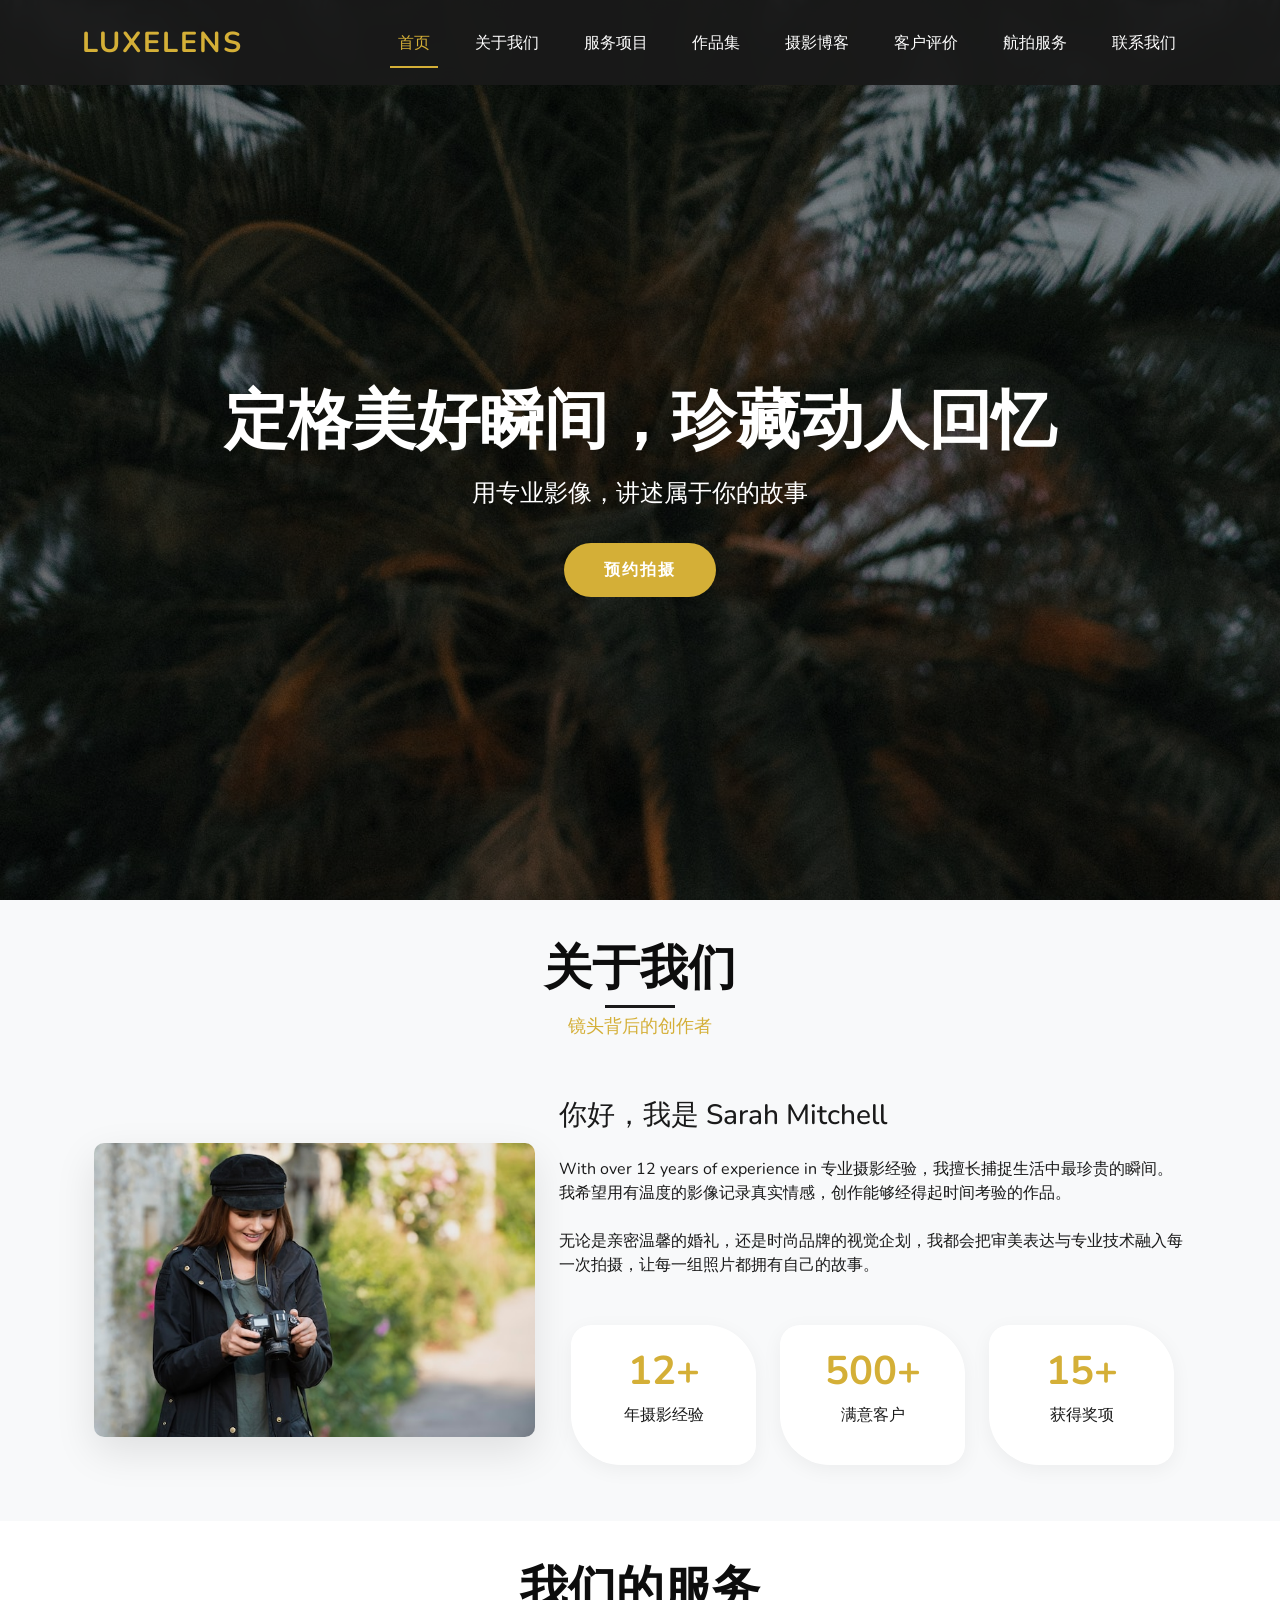
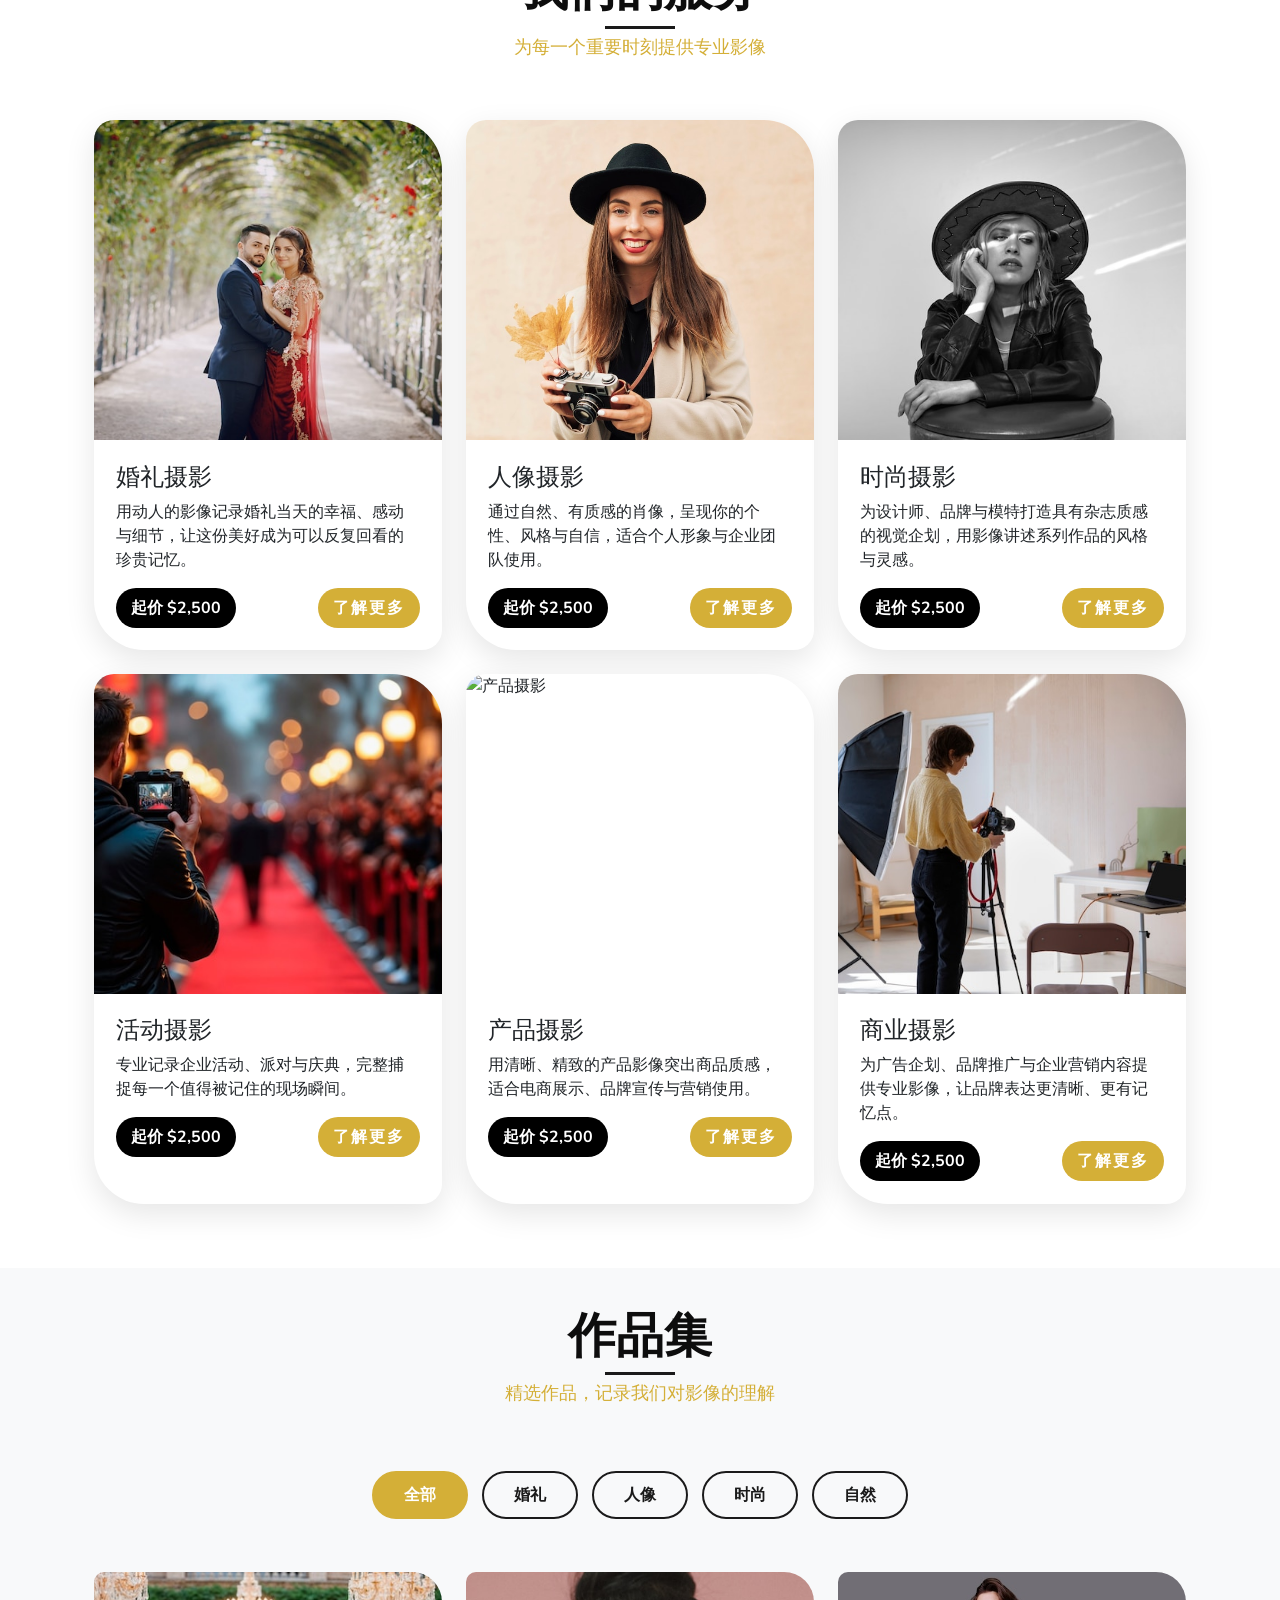
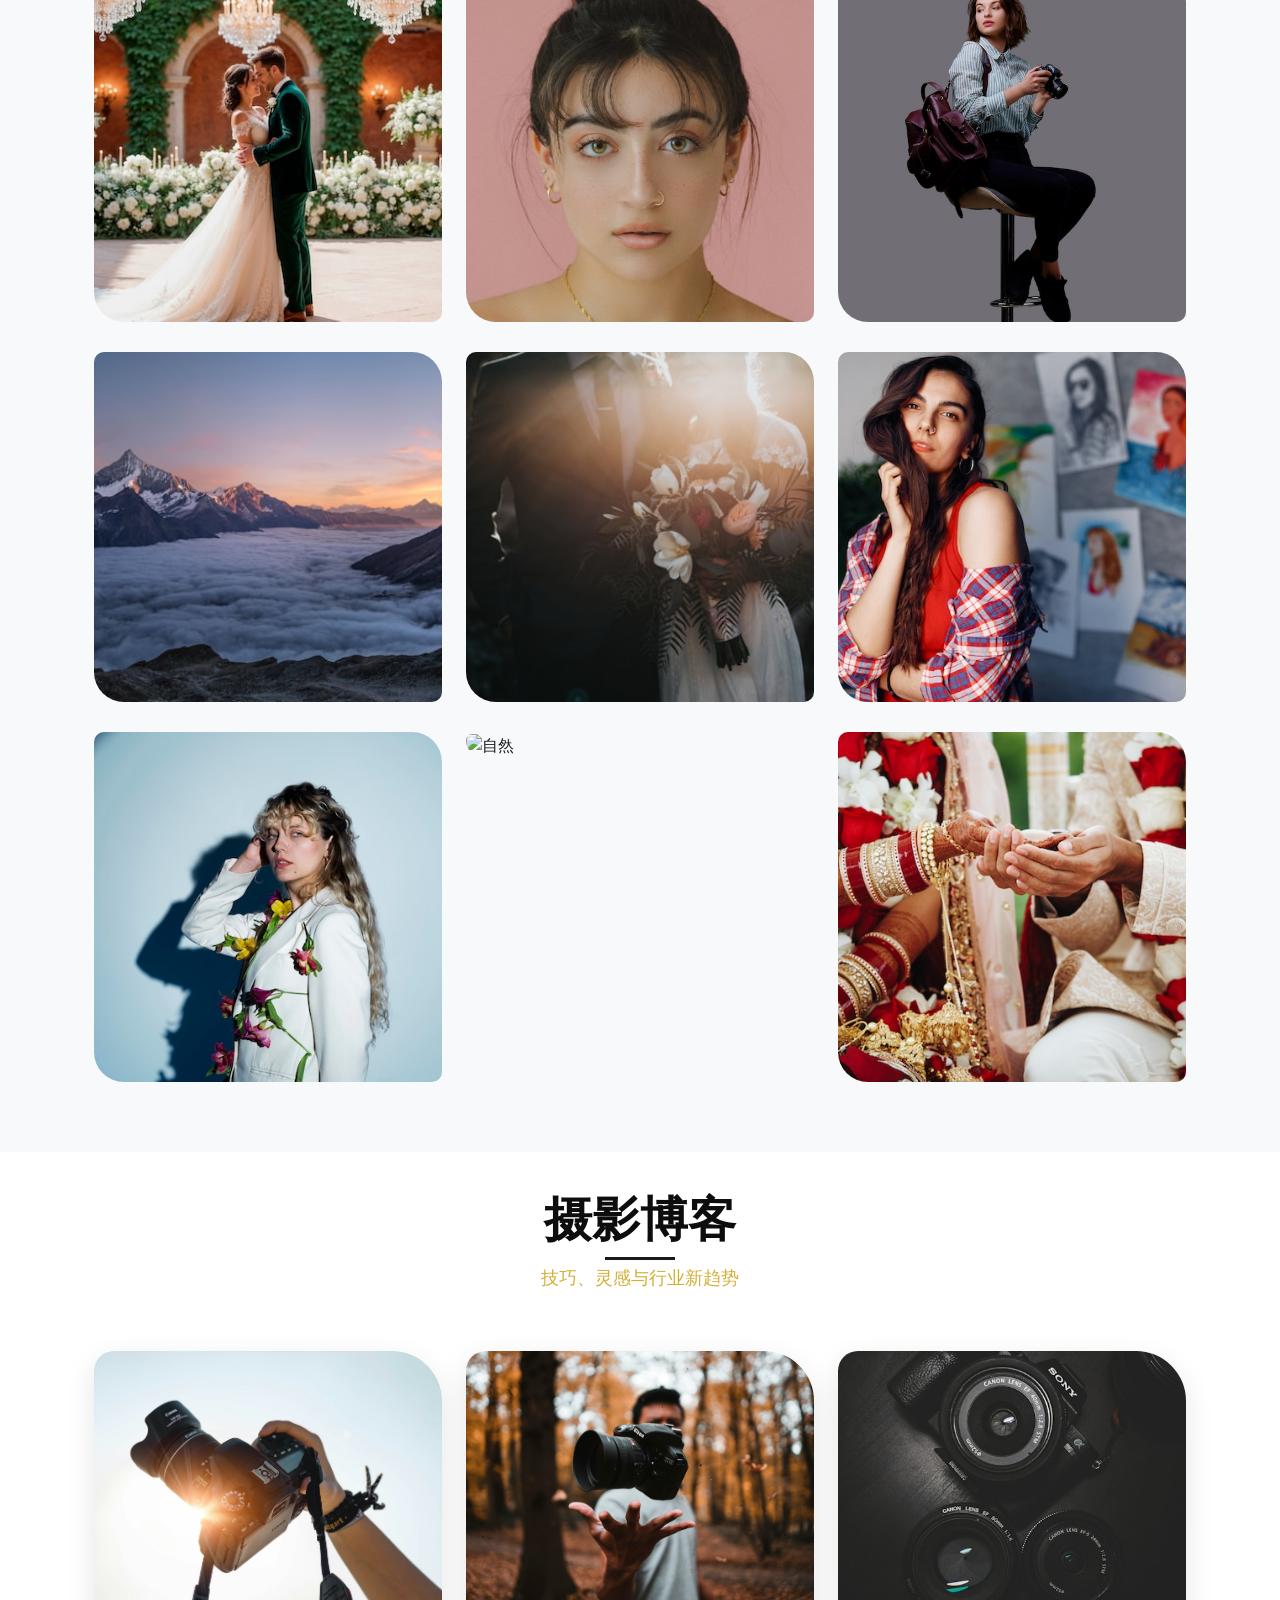
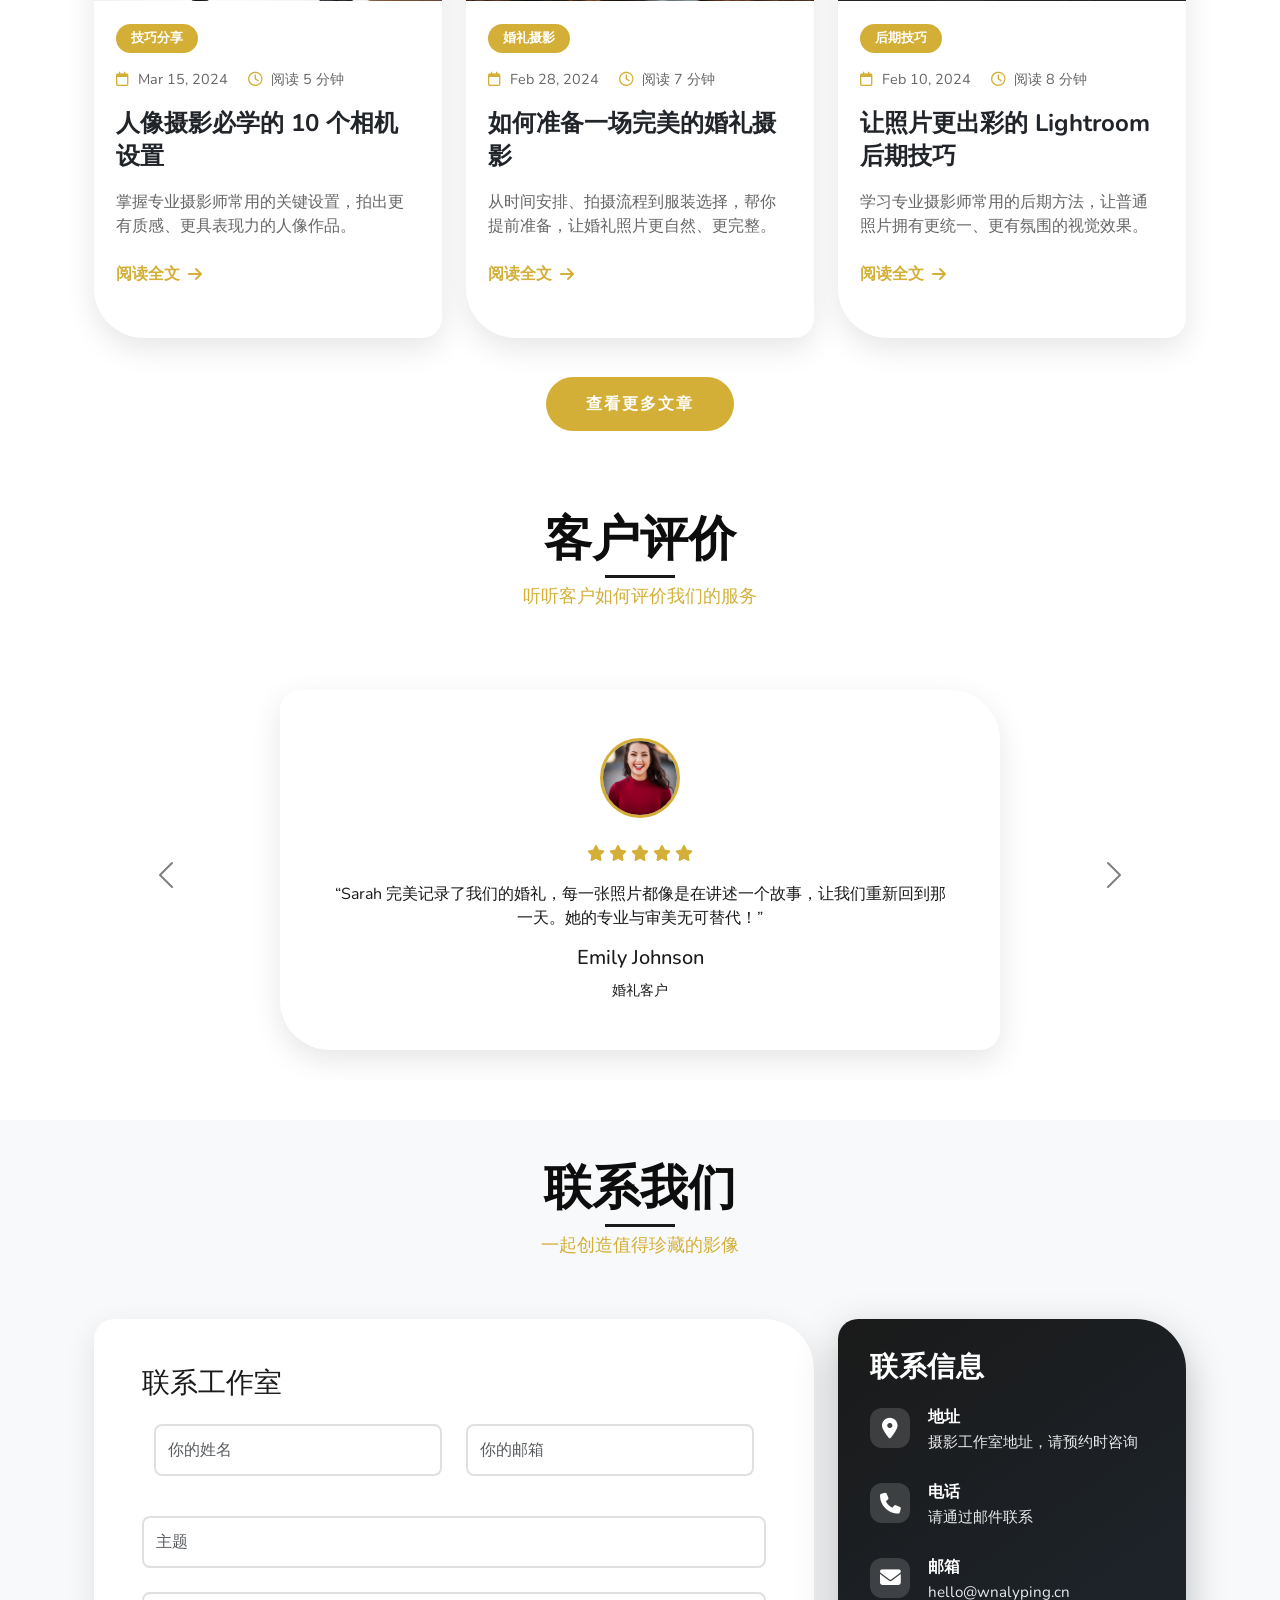
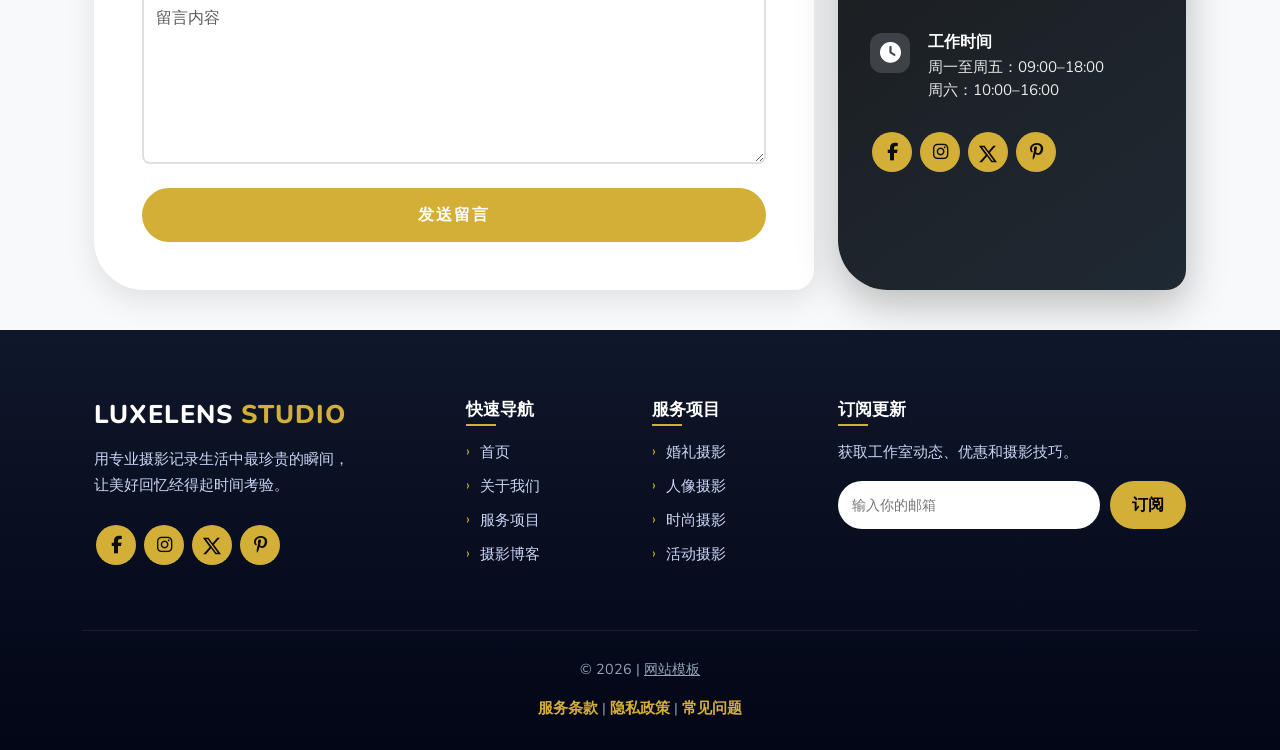
==== index.html @ 5a47f15b "Translate photography site content into Chinese" ====
<!DOCTYPE html>
<html lang="zh-CN">

<head>
    <meta charset="UTF-8">
    <meta name="viewport" content="width=device-width, initial-scale=1.0">
    <title>LuxeLens 摄影工作室｜记录每一个珍贵瞬间</title>
    <link rel="icon" href="assets/images/photo.png">
    <link href="assets/css/bootstrap.min.css" rel="stylesheet">
    <link href="https://cdn.bootcdn.net/ajax/libs/font-awesome/6.4.0/css/all.min.css" rel="stylesheet">
    <link href="assets/css/aos.css" rel="stylesheet">
    <link href="https://fonts.googleapis.com/css2?family=Nunito:wght@300;400;600;700;800&display=swap" rel="stylesheet">
    <link href="assets/css/style.css?v=20260922-1" rel="stylesheet">
</head>

<body>
    <!-- Loading Screen -->
    <div class="loader" id="loader">
        <div class="spinner"></div>
    </div>
    <!-- Navbar -->
    <nav class="navbar navbar-expand-lg navbar-dark fixed-top">
        <div class="container">
            <a class="navbar-brand" href="#home">LUXELENS</a>
            <button class="navbar-toggler" type="button" data-bs-toggle="collapse" data-bs-target="#navbarNav">
                <span class="navbar-toggler-icon"></span>
            </button>
            <div class="collapse navbar-collapse" id="navbarNav">
                <ul class="navbar-nav ms-auto">
                    <li class="nav-item"><a class="nav-link active" href="#home">首页</a></li>
                    <li class="nav-item"><a class="nav-link" href="#about">关于我们</a></li>
                    <li class="nav-item"><a class="nav-link" href="#services">服务项目</a></li>
                    <li class="nav-item"><a class="nav-link" href="#portfolio">作品集</a></li>
                    <li class="nav-item"><a class="nav-link" href="#blog">摄影博客</a></li>
                    <li class="nav-item"><a class="nav-link" href="#testimonials">客户评价</a></li>
                    <li class="nav-item"><a class="nav-link" href="drone-service.html">航拍服务</a></li>
                    <li class="nav-item"><a class="nav-link" href="#contact">联系我们</a></li>
                </ul>
            </div>
        </div>
    </nav>
    <!-- Hero Section -->
    <section id="home" class="hero">
        <div class="hero-slide active"></div>
        <div class="hero-slide"></div>
        <div class="hero-slide"></div>
        <div class="hero-content">
            <div class="container">
                <h1 data-aos="fade-up" data-aos-delay="200">定格美好瞬间，珍藏动人回忆</h1>
                <p data-aos="fade-up" data-aos-delay="400">用专业影像，讲述属于你的故事</p>
                <button class="btn btn-primary-custom" onclick="location.href='#contact'" data-aos="fade-up"
                    data-aos-delay="600">预约拍摄</button>
            </div>
        </div>
    </section>

    <!-- 关于我们 Section -->
    <section id="about">
        <div class="container">
            <div class="section-title">
                <h2 data-aos="fade-up">关于我们</h2>
                <p data-aos="fade-up" data-aos-delay="200">镜头背后的创作者</p>
            </div>
            <div class="row align-items-center">
                <div class="col-lg-5 mb-4 mb-lg-0">
                    <div class="about-img" data-aos="fade-right">
                        <img src="assets/images/female-traveler-using-professional-camera-new-memories_23-2149084344.jpg"
                            alt="摄影师">
                    </div>
                </div>
                <div class="col-lg-7">
                    <h3 class="mb-4" data-aos="fade-left">你好，我是 Sarah Mitchell</h3>
                    <p class="mb-4" data-aos="fade-left" data-aos-delay="100">With over 12 years of experience in
                        专业摄影经验，我擅长捕捉生活中最珍贵的瞬间。我希望用有温度的影像记录真实情感，创作能够经得起时间考验的作品。</p>
                    <p class="mb-4" data-aos="fade-left" data-aos-delay="200">无论是亲密温馨的婚礼，还是时尚品牌的视觉企划，我都会把审美表达与专业技术融入每一次拍摄，让每一组照片都拥有自己的故事。</p>
                    <div class="row mt-5">
                        <div class="col-md-4 mb-3" data-aos="fade-up" data-aos-delay="100">
                            <div class="stat-box">
                                <h3>12+</h3>
                                <p>年摄影经验</p>
                            </div>
                        </div>
                        <div class="col-md-4 mb-3" data-aos="fade-up" data-aos-delay="200">
                            <div class="stat-box">
                                <h3>500+</h3>
                                <p>满意客户</p>
                            </div>
                        </div>
                        <div class="col-md-4 mb-3" data-aos="fade-up" data-aos-delay="300">
                            <div class="stat-box">
                                <h3>15+</h3>
                                <p>获得奖项</p>
                            </div>
                        </div>
                    </div>
                </div>
            </div>
        </div>
    </section>

    <!-- 服务项目 Section -->
    <section id="services">
        <div class="container">
            <div class="section-title">
                <h2 data-aos="fade-up">我们的服务</h2>
                <p data-aos="fade-up" data-aos-delay="200">为每一个重要时刻提供专业影像</p>
            </div>
            <div class="row">
                <div class="col-lg-4 col-md-6 mb-4" data-aos="fade-up" data-aos-delay="100">
                    <div class="card service-card">
                        <img src="assets/images/beautiful-woman-long-red-dress-walks-around-city-with-her-husband_1157-13373.jpg"
                            alt="婚礼摄影">
                        <div class="card-body">
                            <h4>婚礼摄影</h4>
                            <p>用动人的影像记录婚礼当天的幸福、感动与细节，让这份美好成为可以反复回看的珍贵记忆。</p>
                            <div class="service-footer">
                                <span class="price-tag">起价 $2,500</span>
                                <a class="btn btn-primary-custom servicemore" href="wedding-photography.html">了解更多</a>
                            </div>
                        </div>
                    </div>
                </div>
                <div class="col-lg-4 col-md-6 mb-4" data-aos="fade-up" data-aos-delay="200">
                    <div class="card service-card">
                        <img src="assets/images/smiley-woman-holding-camera-leaf_23-2148647672.jpg"
                            alt="人像摄影">
                        <div class="card-body">
                            <h4>人像摄影</h4>
                            <p>通过自然、有质感的肖像，呈现你的个性、风格与自信，适合个人形象与企业团队使用。</p>
                            <div class="service-footer">
                                <span class="price-tag">起价 $2,500</span>
                                <a class="btn btn-primary-custom servicemore" href="portrait-photography.html">了解更多</a>
                            </div>
                        </div>
                    </div>
                </div>
                <div class="col-lg-4 col-md-6 mb-4" data-aos="fade-up" data-aos-delay="300">
                    <div class="card service-card">
                        <img src="assets/images/medium-shot-model-posing-with-chair-black-white_23-2149392872.jpg"
                            alt="时尚摄影">
                        <div class="card-body">
                            <h4>时尚摄影</h4>
                            <p>为设计师、品牌与模特打造具有杂志质感的视觉企划，用影像讲述系列作品的风格与灵感。</p>

                            <div class="service-footer">
                                <span class="price-tag">起价 $2,500</span>
                                <a class="btn btn-primary-custom servicemore" href="fashion-photography.html">了解更多</a>
                            </div>
                        </div>
                    </div>
                </div>
                <div class="col-lg-4 col-md-6 mb-4" data-aos="fade-up" data-aos-delay="100">
                    <div class="card service-card">
                        <img src="assets/images/paparazzi-red-carpet_23-2151941575.jpg"
                            alt="活动摄影">
                        <div class="card-body">
                            <h4>活动摄影</h4>
                            <p>专业记录企业活动、派对与庆典，完整捕捉每一个值得被记住的现场瞬间。</p>
                            <div class="service-footer">
                                <span class="price-tag">起价 $2,500</span>
                                <a class="btn btn-primary-custom servicemore" href="event-photogrphy.html">了解更多</a>
                            </div>
                        </div>
                    </div>
                </div>
                <div class="col-lg-4 col-md-6 mb-4" data-aos="fade-up" data-aos-delay="200">
                    <div class="card service-card">
                        <img src="assets/images/product-位摄影师-with-camera-studio_23-2148970261.jpg"
                            alt="产品摄影">
                        <div class="card-body">
                            <h4>产品摄影</h4>
                            <p>用清晰、精致的产品影像突出商品质感，适合电商展示、品牌宣传与营销使用。</p>

                            <div class="service-footer">
                                <span class="price-tag">起价 $2,500</span>
                                <a class="btn btn-primary-custom servicemore" href="product-photography.html">了解更多</a>
                            </div>
                        </div>
                    </div>
                </div>
                <div class="col-lg-4 col-md-6 mb-4" data-aos="fade-up" data-aos-delay="300">
                    <div class="card service-card">
                        <img src="assets/images/side-view-woman-working-photography-studio_23-2150254633.jpg"
                            alt="商业摄影">
                        <div class="card-body">
                            <h4>商业摄影</h4>
                            <p>为广告企划、品牌推广与企业营销内容提供专业影像，让品牌表达更清晰、更有记忆点。</p>
                            <div class="service-footer">
                                <span class="price-tag">起价 $2,500</span>
                                <a class="btn btn-primary-custom servicemore" href="commercial-photography.html">了解更多</a>
                            </div>
                        </div>
                    </div>
                </div>
            </div>
        </div>
    </section>

    <!-- 作品集 Section -->
    <section id="portfolio">
        <div class="container">
            <div class="section-title">
                <h2 data-aos="fade-up">作品集</h2>
                <p data-aos="fade-up" data-aos-delay="200">精选作品，记录我们对影像的理解</p>
            </div>
            <div class="filter-buttons" data-aos="fade-up">
                <button class="filter-btn active" data-filter="all">全部</button>
                <button class="filter-btn" data-filter="wedding">婚礼</button>
                <button class="filter-btn" data-filter="portrait">人像</button>
                <button class="filter-btn" data-filter="fashion">时尚</button>
                <button class="filter-btn" data-filter="nature">自然</button>
            </div>
            <div class="row" id="gallery">
                <div class="col-lg-4 col-md-6 gallery-item" data-category="wedding" data-aos="zoom-in">
                    <img src="assets/images/elegant-wedding-ceremony-with-couple-love_23-2151976652.jpg"
                        alt="婚礼">
                    <div class="gallery-overlay">
                        <i class="fas fa-search-plus"></i>
                    </div>
                </div>
                <div class="col-lg-4 col-md-6 gallery-item" data-category="portrait" data-aos="zoom-in"
                    data-aos-delay="100">
                    <img src="assets/images/photo-1531746020798-e6953c6e8e04.jpg" alt="人像">
                    <div class="gallery-overlay">
                        <i class="fas fa-search-plus"></i>
                    </div>
                </div>
                <div class="col-lg-4 col-md-6 gallery-item" data-category="fashion" data-aos="zoom-in"
                    data-aos-delay="200">
                    <img src="assets/images/positive-young-female-isolated-grey-background_613910-8500.jpg"
                        alt="时尚">
                    <div class="gallery-overlay">
                        <i class="fas fa-search-plus"></i>
                    </div>
                </div>
                <div class="col-lg-4 col-md-6 gallery-item" data-category="nature" data-aos="zoom-in"
                    data-aos-delay="300">
                    <img src="assets/images/photo-1506905925346-21bda4d32df4.jpg" alt="自然">
                    <div class="gallery-overlay">
                        <i class="fas fa-search-plus"></i>
                    </div>
                </div>
                <div class="col-lg-4 col-md-6 gallery-item" data-category="wedding" data-aos="zoom-in"
                    data-aos-delay="400">
                    <img src="assets/images/photo-1519741497674-611481863552.jpg" alt="婚礼">
                    <div class="gallery-overlay">
                        <i class="fas fa-search-plus"></i>
                    </div>
                </div>
                <div class="col-lg-4 col-md-6 gallery-item" data-category="portrait" data-aos="zoom-in"
                    data-aos-delay="500">
                    <img src="assets/images/fashion-girl-standing-studio_1157-20870.jpg"
                        alt="人像">
                    <div class="gallery-overlay">
                        <i class="fas fa-search-plus"></i>
                    </div>
                </div>
                <div class="col-lg-4 col-md-6 gallery-item" data-category="fashion" data-aos="zoom-in"
                    data-aos-delay="600">
                    <img src="assets/images/beautiful-blonde-woman-blue-light_23-2149478942.jpg"
                        alt="时尚">
                    <div class="gallery-overlay">
                        <i class="fas fa-search-plus"></i>
                    </div>
                </div>
                <div class="col-lg-4 col-md-6 gallery-item" data-category="nature" data-aos="zoom-in"
                    data-aos-delay="700">
                    <img src="assets/images/portrait-young-female-位摄影师-taking-picture-nature-with-camera_23-2148222009.jpg"
                        alt="自然">
                    <div class="gallery-overlay">
                        <i class="fas fa-search-plus"></i>
                    </div>
                </div>
                <div class="col-lg-4 col-md-6 gallery-item" data-category="wedding" data-aos="zoom-in"
                    data-aos-delay="800">
                    <img src="assets/images/hands-indian-bride-groom-intertwined-together-making-authentic-wedding-ritual_8353-10047.jpg"
                        alt="婚礼">
                    <div class="gallery-overlay">
                        <i class="fas fa-search-plus"></i>
                    </div>
                </div>
            </div>
        </div>
    </section>

    <!-- 博客 Section -->
    <section id="blog">
        <div class="container">
            <div class="section-title">
                <h2 data-aos="fade-up">摄影博客</h2>
                <p data-aos="fade-up" data-aos-delay="200">技巧、灵感与行业新趋势</p>
            </div>
            <div class="row">
                <div class="col-lg-4 col-md-6" data-aos="fade-up" data-aos-delay="100">
                    <div class="card blog-card">
                        <img src="assets/images/photo-1554048612-b6a482bc67e5.jpeg" alt="博客 Post">
                        <div class="card-body">
                            <span class="blog-category">技巧分享</span>
                            <div class="blog-meta">
                                <span><i class="far fa-calendar"></i> Mar 15, 2024</span>
                                <span><i class="far fa-clock"></i> 阅读 5 分钟</span>
                            </div>
                            <h4>人像摄影必学的 10 个相机设置</h4>
                            <p>掌握专业摄影师常用的关键设置，拍出更有质感、更具表现力的人像作品。</p>
                            <a href="#" class="read-more">阅读全文 <i class="fas fa-arrow-right"></i></a>
                        </div>
                    </div>
                </div>
                <div class="col-lg-4 col-md-6" data-aos="fade-up" data-aos-delay="200">
                    <div class="card blog-card">
                        <img src="assets/images/photo-1542038784456-1ea8e935640e.jpeg" alt="博客 Post">
                        <div class="card-body">
                            <span class="blog-category">婚礼摄影</span>
                            <div class="blog-meta">
                                <span><i class="far fa-calendar"></i> Feb 28, 2024</span>
                                <span><i class="far fa-clock"></i> 阅读 7 分钟</span>
                            </div>
                            <h4>如何准备一场完美的婚礼摄影</h4>
                            <p>从时间安排、拍摄流程到服装选择，帮你提前准备，让婚礼照片更自然、更完整。</p>
                            <a href="#" class="read-more">阅读全文 <i class="fas fa-arrow-right"></i></a>
                        </div>
                    </div>
                </div>
                <div class="col-lg-4 col-md-6" data-aos="fade-up" data-aos-delay="300">
                    <div class="card blog-card">
                        <img src="assets/images/photo-1516035069371-29a1b244cc32.jpg" alt="博客 Post">
                        <div class="card-body">
                            <span class="blog-category">后期技巧</span>
                            <div class="blog-meta">
                                <span><i class="far fa-calendar"></i> Feb 10, 2024</span>
                                <span><i class="far fa-clock"></i> 阅读 8 分钟</span>
                            </div>
                            <h4>让照片更出彩的 Lightroom 后期技巧</h4>
                            <p>学习专业摄影师常用的后期方法，让普通照片拥有更统一、更有氛围的视觉效果。</p>
                            <a href="#" class="read-more">阅读全文 <i class="fas fa-arrow-right"></i></a>
                        </div>
                    </div>
                </div>
            </div>
        </div>
        <div class="container" id="blogmore">
            <a class="btn btn-primary-custom aos-init aos-animate" href="blog.html">查看更多文章</a>
        </div>

    </section>

    <!-- Lightbox -->
    <div class="lightbox" id="lightbox">
        <span class="lightbox-close">&times;</span>
        <img src="assets/images/138.jpg" alt="Lightbox Image">
    </div>

    <!-- 客户评价 Section -->
    <section id="testimonials">
        <div class="container">
            <div class="section-title">
                <h2 data-aos="fade-up">客户评价</h2>
                <p data-aos="fade-up" data-aos-delay="200">听听客户如何评价我们的服务</p>
            </div>
            <div id="testimonialCarousel" class="carousel slide" data-bs-ride="carousel" data-aos="fade-up">
                <div class="carousel-inner">
                    <div class="carousel-item active">
                        <div class="row justify-content-center">
                            <div class="col-lg-8">
                                <div class="testimonial-card">
                                    <img src="assets/images/photo-1494790108377-be9c29b29330.jpeg"
                                        alt="客户">
                                    <div class="stars">
                                        <i class="fas fa-star"></i>
                                        <i class="fas fa-star"></i>
                                        <i class="fas fa-star"></i>
                                        <i class="fas fa-star"></i>
                                        <i class="fas fa-star"></i>
                                    </div>
                                    <p class="mb-3">“Sarah 完美记录了我们的婚礼，每一张照片都像是在讲述一个故事，让我们重新回到那一天。她的专业与审美无可替代！”</p>
                                    <h5>Emily Johnson</h5>
                                    <small>婚礼客户</small>
                                </div>
                            </div>
                        </div>
                    </div>
                    <div class="carousel-item">
                        <div class="row justify-content-center">
                            <div class="col-lg-8">
                                <div class="testimonial-card">
                                    <img src="assets/images/photo-1507003211169-0a1dd7228f2d.jpeg"
                                        alt="客户">
                                    <div class="stars">
                                        <i class="fas fa-star"></i>
                                        <i class="fas fa-star"></i>
                                        <i class="fas fa-star"></i>
                                        <i class="fas fa-star"></i>
                                        <i class="fas fa-star"></i>
                                    </div>
                                    <p class="mb-3">“非常出色的企业团队肖像！Sarah 让整个团队都感到放松、自信，最终效果超出了我们的预期，也提升了公司的专业形象。”</p>
                                    <h5>Michael Chen</h5>
                                    <small>企业客户</small>
                                </div>
                            </div>
                        </div>
                    </div>
                    <div class="carousel-item">
                        <div class="row justify-content-center">
                            <div class="col-lg-8">
                                <div class="testimonial-card">
                                    <img src="assets/images/photo-1544005313-94ddf0286df2.jpeg"
                                        alt="客户">
                                    <div class="stars">
                                        <i class="fas fa-star"></i>
                                        <i class="fas fa-star"></i>
                                        <i class="fas fa-star"></i>
                                        <i class="fas fa-star"></i>
                                        <i class="fas fa-star"></i>
                                    </div>
                                    <p class="mb-3">“这次时尚作品拍摄非常精彩！Sarah 的创意和细节把我的系列真正呈现了出来，作品完全达到了画廊级别，我一定会再次合作。”</p>
                                    <h5>Alexandra Martinez</h5>
                                    <small>时尚设计师</small>
                                </div>
                            </div>
                        </div>
                    </div>
                </div>
                <button class="carousel-control-prev" type="button" data-bs-target="#testimonialCarousel"
                    data-bs-slide="prev">
                    <span class="carousel-control-prev-icon"></span>
                </button>
                <button class="carousel-control-next" type="button" data-bs-target="#testimonialCarousel"
                    data-bs-slide="next">
                    <span class="carousel-control-next-icon"></span>
                </button>
            </div>
        </div>
    </section>

    <!-- 联系我们 Section -->
    <section id="contact">
        <div class="container">
            <div class="section-title">
                <h2 data-aos="fade-up">联系我们</h2>
                <p data-aos="fade-up" data-aos-delay="200">一起创造值得珍藏的影像</p>
            </div>
            <div class="row">
                <div class="col-lg-8 mb-4 mb-lg-0" data-aos="fade-right">
                    <div class="contact-form">
                        <h3 class="mb-4">联系工作室</h3>
                        <form id="contactForm">
                            <div class="row">
                                <div class="col-md-6 mb-3">
                                    <input type="text" class="form-control" placeholder="你的姓名" required>
                                </div>
                                <div class="col-md-6 mb-3">
                                    <input type="email" class="form-control" placeholder="你的邮箱" required>
                                </div>
                            </div>
                            <div class="mb-3">
                                <input type="text" class="form-control" placeholder="主题">
                            </div>
                            <div class="mb-3">
                                <textarea class="form-control" rows="6" placeholder="留言内容" required></textarea>
                            </div>
                            <button type="submit" class="btn btn-primary-custom w-100">发送留言</button>
                        </form>
                    </div>
                </div>
                <div class="col-lg-4" data-aos="fade-left" data-aos-delay="200">
                    <div class="contact-info">
                        <h3 class="mb-4">联系信息</h3>

                        <div class="info-item">
                            <div class="icon-box">
                                <i class="fas fa-map-marker-alt"></i>
                            </div>
                            <div>
                                <h5>地址</h5>
                                <p>摄影工作室地址，请预约时咨询</p>
                            </div>
                        </div>

                        <div class="info-item">
                            <div class="icon-box">
                                <i class="fas fa-phone"></i>
                            </div>
                            <div>
                                <h5>电话</h5>
                                <p>请通过邮件联系</p>
                            </div>
                        </div>

                        <div class="info-item">
                            <div class="icon-box">
                                <i class="fas fa-envelope"></i>
                            </div>
                            <div>
                                <h5>邮箱</h5>
                                <p>hello@wnalyping.cn</p>
                            </div>
                        </div>

                        <div class="info-item">
                            <div class="icon-box">
                                <i class="fas fa-clock"></i>
                            </div>
                            <div>
                                <h5>工作时间</h5>
                                <p>周一至周五：09:00–18:00<br>周六：10:00–16:00</p>
                            </div>
                        </div>

                        <div class="social-links mt-4">
                            <a href="#"><i class="fab fa-facebook-f"></i></a>
                            <a href="#"><i class="fab fa-instagram"></i></a>
                            <a href="#" aria-label="X (Twitter)">
                                <svg width="20" height="20" viewBox="0 0 24 24" fill="currentColor">
                                    <path
                                        d="M18.244 2H21.552L14.291 10.29L22.824 22H16.112L10.822 14.622L4.758 22H1.448L9.206 13.243L1 2H7.888L12.662 8.735L18.244 2ZM17.096 20H18.93L6.892 4H4.928L17.096 20Z" />
                                </svg>
                            </a>
                            <a href="#"><i class="fab fa-pinterest-p"></i></a>
                        </div>
                    </div>
                </div>
            </div>
        </div>
    </section>

    <!-- Footer -->
    <footer class="footer">
        <div class="container">
            <div class="row gy-4">
                <div class="col-lg-4" data-aos="fade-up">
                    <h4 class="footer-logo mb-3">LUXELENS <span>STUDIO</span></h4>
                    <p class="footer-text">
                        用专业摄影记录生活中最珍贵的瞬间，<br>让美好回忆经得起时间考验。
                    </p>
                    <div class="social-links mt-4">
                        <a href="#"><i class="fab fa-facebook-f"></i></a>
                        <a href="#"><i class="fab fa-instagram"></i></a>
                        <a href="#" aria-label="X (Twitter)">
                            <svg width="20" height="20" viewBox="0 0 24 24" fill="currentColor">
                                <path
                                    d="M18.244 2H21.552L14.291 10.29L22.824 22H16.112L10.822 14.622L4.758 22H1.448L9.206 13.243L1 2H7.888L12.662 8.735L18.244 2ZM17.096 20H18.93L6.892 4H4.928L17.096 20Z" />
                            </svg>
                        </a>
                        <a href="#"><i class="fab fa-pinterest-p"></i></a>
                    </div>
                </div>

                <div class="col-lg-2 col-md-6" data-aos="fade-up" data-aos-delay="100">
                    <h5 class="footer-title">快速导航</h5>
                    <ul class="footer-links">
                        <li><a href="#home">首页</a></li>
                        <li><a href="about.html">关于我们</a></li>
                        <li><a href="#services">服务项目</a></li>
                        <li><a href="blog.html">摄影博客</a></li>
                    </ul>
                </div>

                <div class="col-lg-2 col-md-6" data-aos="fade-up" data-aos-delay="200">
                    <h5 class="footer-title">服务项目</h5>
                    <ul class="footer-links">
                        <li><a href="wedding-photography.html">婚礼摄影</a></li>
                        <li><a href="portrait-photography.html">人像摄影</a></li>
                        <li><a href="fashion-photography.html">时尚摄影</a></li>
                        <li><a href="event-photogrphy.html">活动摄影</a></li>
                    </ul>
                </div>

                <div class="col-lg-4" data-aos="fade-up" data-aos-delay="300">
                    <h5 class="footer-title">订阅更新</h5>
                    <p class="footer-text">获取工作室动态、优惠和摄影技巧。</p>
                    <div class="newsletter">
                        <input type="email" id="subscribe-email" required="" placeholder="输入你的邮箱">
                        <button id="subscribe">订阅</button>
                    </div>
                </div>
            </div>

            <div class="copyright">
                <p>© 2026 | <a target="_blank" href="https://www.mobanwang.com/" title="网站模板" style="color:#94a3b8;">网站模板</a></p>
                <div class="copyright-links">
                    <a href="terms-condition.html">服务条款</a>
                    <span class="divider">|</span>
                    <a href="privacy-policy.html">隐私政策</a>
                    <span class="divider">|</span>
                    <a href="常见问题.html">常见问题</a>
                </div>
            </div>
        </div>
    </footer>

    <!-- Back to Top Button -->
    <div class="back-to-top" id="backToTop">
        <i class="fas fa-arrow-up"></i>
    </div>

    <!-- Scripts -->
    <script src="assets/js/bootstrap.bundle.min.js"></script>
    <script src="assets/js/aos.js"></script>
    <script src="assets/js/script.js?v=20260922-1"></script>

</body>

</html>
---- assets/css/style.css ----
.nav-link.active,
.nav-link:hover,
.navbar-brand {
  color: var(--secondary) !important;
}

.hero,
.nav-link {
  position: relative;
}

.hero-slide,
.lightbox,
.nav-link.active::after,
.nav-link:hover::after {
  width: 100%;
}

.blog-meta i,
.fa-regular,
.far,
.post-date i,
.post-read-time i {
  margin-right: 5px;
}

.about-img,
.blog-card,
.gallery-item,
.hero,
.package-card,
.service-card {
  overflow: hidden;
}

#blogmore,
.blog-detail-hero,
.copyright,
.filter-buttons,
.hero-content,
.hero-fashion,
.hero-wedding,
.image-caption,
.lookbook-slide,
.package-header,
.section-title,
.social-links a,
.stat-box,
.testimonial-card {
  text-align: center;
}

.copyright-links a,
.footer-links a,
.nav-next a,
.nav-previous a,
.post-tags .tag,
.read-more,
.related-post-card .read-more,
.reply-link,
.share-btn {
  text-decoration: none;
}

:root {
  --primary: #1a1a1a;
  --secondary: #d4af37;
  --light: #f8f9fa;
  --dark: #0d0d0d;
  --light-color: #f9f6f3;
  --accent-color: #c89f9c;
}

* {
  margin: 0;
  padding: 0;
  box-sizing: border-box;
}

body {
  font-family: Nunito, sans-serif;
  color: var(--primary);
  overflow-x: hidden;
}

html {
  scroll-behavior: smooth;
}

.navbar {
  background: rgba(26, 26, 26, 0.95) !important;
  backdrop-filter: blur(10px);
  padding: 1rem 0;
  transition: 0.3s;
}

.navbar.scrolled {
  padding: 0.5rem 0;
  background: rgba(13, 13, 13, 0.98) !important;
}

.navbar-brand {
  font-size: 1.8rem;
  font-weight: 700;
  letter-spacing: 2px;
}

.nav-link {
  color: #fff !important;
  margin: 0 0.9rem;
  font-weight: 500;
  transition: color 0.3s;
}

.nav-link::after {
  content: "";
  position: absolute;
  bottom: -5px;
  left: 0;
  width: 0;
  height: 2px;
  background: var(--secondary);
  transition: width 0.3s;
}

.hero {
  height: 100vh;
}

.hero-slide {
  position: absolute;
  top: 0;
  left: 0;
  height: 100%;
  opacity: 0;
  transition: opacity 1.5s ease-in-out;
  background-size: cover;
  background-position: center;
}

.gallery-item:hover .gallery-overlay,
.hero-slide.active,
.product-gallery-item:hover .lightbox-control {
  opacity: 1;
}

.hero-slide:first-child {
  background: linear-gradient(rgba(0, 0, 0, 0.4), rgba(0, 0, 0, 0.4)),
    url("../images/photo-1606216794074-735e91aa2c92.jpeg");
}

.hero-slide:nth-child(2) {
  background: linear-gradient(rgba(0, 0, 0, 0.4), rgba(0, 0, 0, 0.4)),
    url("../images/photo-1519741497674-611481863552.jpeg");
}

.hero-slide:nth-child(3) {
  background: linear-gradient(rgba(0, 0, 0, 0.4), rgba(0, 0, 0, 0.4)),
    url("../images/photo-1542038784456-1ea8e935640e.jpeg");
}

.hero-content {
  position: relative;
  z-index: 2;
  height: 100vh;
  display: flex;
  align-items: center;
  justify-content: center;
  color: #fff;
}

.hero h1 {
  font-size: 4rem;
  font-weight: 700;
  margin-bottom: 1rem;
  animation: 1s fadeInUp;
}

.hero p {
  font-size: 1.5rem;
  margin-bottom: 2rem;
  animation: 1.2s fadeInUp;
}

.btn-primary-custom {
  background: var(--secondary);
  color: #fff;
  padding: 15px 40px;
  border: none;
  font-weight: 600;
  text-transform: uppercase;
  letter-spacing: 2px;
  transition: 0.3s;
  animation: 1.4s fadeInUp;
  border-radius: 50px;
}

.blog-card .card-body,
.service-card .card-body,
.stat-box {
  padding: 1.4rem;
}

.btn-primary-custom:hover {
  background: #a78925;
  transform: translateY(-3px);
  box-shadow: 0 10px 30px rgba(212, 175, 55, 0.3);
}

.btn:hover,
.nav-next a:hover .nav-label,
.nav-previous a:hover .nav-label,
.studio-feature:hover i {
  color: #fff;
}

@keyframes fadeInUp {
  from {
    opacity: 0;
    transform: translateY(30px);
  }

  to {
    opacity: 1;
    transform: translateY(0);
  }
}

section {
  padding: 40px 0;
}

.section-title h2 {
  font-size: 3rem;
}

.section-title h2::after {
  content: "";
  position: absolute;
  bottom: -10px;
  left: 50%;
  transform: translateX(-50%);
  width: 80px;
  height: 3px;
  background: var(--secondary);
}

.about-img:hover img,
.highlight-package,
.product-type-card:hover .product-type-img img {
  transform: scale(1.05);
}

.section-title p {
  color: #666;
}

#about,
#contact,
#portfolio {
  background: var(--light);
}

.about-img {
  border-radius: 10px;
  box-shadow: 0 15px 40px rgba(0, 0, 0, 0.1);
}

.about-img img,
.commercial-service-img img,
.event-type-img img,
.fashion-service-img img,
.gallery-item img,
.portrait-category-img img,
.team-img img {
  width: 100%;
  height: 100%;
  object-fit: cover;
  transition: transform 0.5s;
}

.stat-box {
  background: #fff;
  border-radius: 20px 50px;
  box-shadow: 0 5px 20px rgba(0, 0, 0, 0.05);
  transition: transform 0.3s;
}

.blog-card,
.contact-form,
.service-card,
.testimonial-card {
  box-shadow: 0 10px 30px rgba(0, 0, 0, 0.1);
}

.equipment-card:hover,
.faq-card:hover,
.related-post-card:hover,
.stat-box:hover {
  transform: translateY(-10px);
}

.stat-box h3 {
  color: var(--secondary);
  font-size: 2.5rem;
  font-weight: 700;
}

.service-card {
  border: none;
  border-radius: 20px 50px;
  transition: 0.3s;
  height: 100%;
}

.blog-card:hover,
.service-card:hover {
  transform: translateY(-10px);
  box-shadow: 0 15px 40px rgba(0, 0, 0, 0.15);
}

.service-card img {
  height: 320px;
  object-fit: cover;
  transition: transform 0.5s;
}

.blog-card:hover img,
.commercial-service-card:hover .commercial-service-img img,
.event-type-card:hover .event-type-img img,
.fashion-service-card:hover .fashion-service-img img,
.gallery-item:hover img,
.portrait-category-card:hover .portrait-category-img img,
.product-gallery-item:hover img,
.service-card:hover img,
.team-card:hover .team-img img {
  transform: scale(1.1);
}

.price-tag {
  background: #000;
  color: #fff;
  padding: 8px 15px;
  border-radius: 25px;
  font-weight: 700;
  display: inline-block;
  
}

.filter-buttons {
  margin-bottom: 3rem;
}

.filter-btn {
  background: 0 0;
  border: 2px solid var(--primary);
  color: var(--primary);
  padding: 10px 30px;
  margin: 5px;
  border-radius: 25px;
  cursor: pointer;
  transition: 0.3s;
  font-weight: 600;
}

.filter-btn.active,
.filter-btn:hover {
  background: var(--secondary);
  border-color: var(--secondary);
  color: #fff;
}

.gallery-item {
  margin-bottom: 30px;
  cursor: pointer;
}

.gallery-item img {
  object-fit: cover;
  border-radius: 10px 30px;
}

.gallery-overlay {
  background: rgba(212, 175, 55, 0.9);
  display: flex;
  align-items: center;
  justify-content: center;
}

.lightbox {
  display: none;
  position: fixed;
  z-index: 9999;
  top: 0;
  left: 0;
  height: 100%;
  background: rgba(0, 0, 0, 0.95);
}

.client-logo,
.lightbox.active {
  display: flex;
  align-items: center;
  justify-content: center;
}

.lightbox img {
  max-width: 90%;
  max-height: 90%;
  object-fit: contain;
}

.lightbox-close {
  position: absolute;
  top: 20px;
  right: 40px;
  font-size: 3rem;
  color: #fff;
  cursor: pointer;
  z-index: 10000;
  transition: color 0.3s;
}

.blog-meta i,
.equipment-card i,
.footer-logo span,
.lightbox-close:hover,
.stars {
  color: var(--secondary);
}

.testimonial-card {
  background: #fff;
  padding: 3rem;
  border-radius: 20px 50px;
  margin-bottom: 30px;
  margin-top: 20px;
}

.testimonial-card img {
  width: 80px;
  height: 80px;
  border-radius: 50%;
  object-fit: cover;
  margin-bottom: 1.5rem;
  border: 3px solid var(--secondary);
}

.stars {
  margin-bottom: 1rem;
}

#blog {
  background: #fff;
}

.blog-card {
  border: none;
  border-radius: 20px 50px;
  transition: 0.3s;
  height: 100%;
  margin-bottom: 30px;
}

.blog-card img {
  height: 250px;
  object-fit: cover;
  transition: transform 0.5s;
  width: 100%;
}

.blog-meta {
  display: flex;
  align-items: center;
  gap: 20px;
  margin-bottom: 1rem;
  color: #666;
  font-size: 0.9rem;
}

.blog-category {
  background: var(--secondary);
  color: #fff;
  padding: 5px 15px;
  border-radius: 20px;
  font-size: 0.8rem;
  font-weight: 600;
  display: inline-block;
  margin-bottom: 1rem;
}

.blog-card h4 {
  margin-bottom: 1rem;
  font-weight: 700;
  line-height: 1.4;
}

.blog-card p {
  color: #666;
  margin-bottom: 1.5rem;
}

.read-more {
  color: var(--secondary);
  font-weight: 600;
  display: inline-flex;
  align-items: center;
  gap: 8px;
  transition: 0.3s;
}

.read-more:hover {
  color: var(--primary);
  gap: 12px;
}

.contact-form {
  background: #fff;
  padding: 3rem;
  border-radius: 20px 50px !important;
}

.form-control {
  border: 2px solid #e0e0e0;
  padding: 12px;
  border-radius: 8px;
  transition: border-color 0.3s;
  margin-bottom: 1.5rem;
}

.form-control:focus {
  border-color: var(--secondary);
  box-shadow: 0 0 0 0.2rem rgba(212, 175, 55, 0.25);
}

.contact-info {
  background: linear-gradient(145deg, var(--primary), #1f2933);
  color: #fff;
  padding: 2rem;
  border-radius: 20px 50px;
  height: 100%;
  box-shadow: 0 15px 40px rgba(0, 0, 0, 0.25);
}

.icon-box,
.social-links a {
  background: rgba(255, 255, 255, 0.15);
  width: 40px;
  height: 40px;
}

.contact-info h3 {
  font-weight: 700;
  letter-spacing: 0.5px;
}

.info-item {
  display: flex;
  gap: 18px;
  margin-bottom: 1.8rem;
  align-items: flex-start;
}

.icon-box {
  border-radius: 12px;
  display: flex;
  align-items: center;
  justify-content: center;
  flex-shrink: 0;
}

.icon-box i {
  font-size: 1.3rem;
  color: #fff;
}

.info-item h5 {
  margin-bottom: 4px;
  font-size: 1rem;
  font-weight: 600;
}

.info-item p {
  margin: 0;
  font-size: 0.95rem;
  opacity: 0.9;
}

.social-links a {
  align-items: center;
  justify-content: center;
  color: #fff;
  font-size: 1.1rem;
  display: inline-block;
  line-height: 40px;
  border-radius: 50%;
  background: var(--secondary);
  color: var(--dark);
  margin: 2px;
  transition: 0.3s;
}

.social-links a:hover {
  color: var(--primary);
  transform: translateY(-6px) scale(1.05);
  transform: translateY(-5px);
  background: #fff;
}

.footer {
  background: linear-gradient(180deg, #0f172a, #020617);
}

.footer-logo {
  font-size: 1.6rem;
  font-weight: 800;
  letter-spacing: 1px;
}

.footer-title {
  font-size: 1.05rem;
  font-weight: 600;
  margin-bottom: 1.2rem;
  position: relative;
}

.footer-links a,
.footer-text {
  color: #cbd5f5;
  font-size: 0.95rem;
}

.footer-title::after {
  content: "";
  width: 30px;
  height: 2px;
  background: var(--secondary);
  position: absolute;
  left: 0;
  bottom: -6px;
}

.footer-text {
  line-height: 1.7;
}

.categories-list,
.footer-links,
.popular-posts {
  list-style: none;
  padding: 0;
}

.blog-content li,
.comment-content p,
.footer-links li {
  margin-bottom: 10px;
}

.footer-links a {
  position: relative;
  padding-left: 14px;
  transition: 0.3s;
}

.footer-links a::before {
  content: "›";
  position: absolute;
  left: 0;
  color: var(--secondary);
}

.footer-links a:hover {
  color: #fff;
  transform: translateX(6px);
}

.newsletter {
  display: flex;
  gap: 10px;
  margin-top: 1rem;
}

.carousel-control-prev-icon {
  background-image: url("data:image/svg+xml,%3csvg xmlns='http://www.w3.org/2000/svg' viewBox='0 0 16 16' fill='%23000'%3e%3cpath d='M11.354 1.646a.5.5 0 0 1 0 .708L5.707 8l5.647 5.646a.5.5 0 0 1-.708.708l-6-6a.5.5 0 0 1 0-.708l6-6a.5.5 0 0 1 .708 0z'/%3e%3c/svg%3e");
}

.carousel-control-next-icon {
  background-image: url("data:image/svg+xml,%3csvg xmlns='http://www.w3.org/2000/svg' viewBox='0 0 16 16' fill='%23000'%3e%3cpath d='M4.646 1.646a.5.5 0 0 1 .708 0l6 6a.5.5 0 0 1 0 .708l-6 6a.5.5 0 0 1-.708-.708L10.293 8 4.646 2.354a.5.5 0 0 1 0-.708z'/%3e%3c/svg%3e");
}

.newsletter input {
  flex: 1;
  padding: 12px 14px;
  border-radius: 30px;
  border: none;
  outline: 0;
  font-size: 0.9rem;
}

.newsletter button {
  padding: 12px 22px;
  border-radius: 30px;
  border: none;
  background: var(--secondary);
  color: #000;
  font-weight: 600;
  transition: 0.3s;
}

.newsletter button:hover {
  background: #fff;
  transform: translateY(-2px);
}

.copyright {
  margin-top: 3rem;
  padding-top: 1.8rem;
  border-top: 1px solid rgba(255, 255, 255, 0.08);
  font-size: 0.9rem;
  color: #94a3b8;
}

.back-to-top {
  background: var(--secondary);
  display: flex;
  align-items: center;
  justify-content: center;
}

.hero-wedding,
.loader {
  align-items: center;
  display: flex;
}

.back-to-top.show,
.back-to-top.visible {
  opacity: 1;
  visibility: visible;
}

.back-to-top:hover {
  transform: translateY(-5px);
}

.servicemore {
  padding: 8px 15px;
 
  
}

.copyright-links a {
  color: var(--secondary);
  font-weight: 600;
  font-size: 0.95rem;
  transition: 0.3s;
}

.loader {
  position: fixed;
  top: 0;
  left: 0;
  width: 100%;
  height: 100%;
  background: var(--dark);
  justify-content: center;
  z-index: 99999;
  transition: opacity 0.5s;
  animation: loaderFailsafe 0.01s 4s forwards;
}

.loader.hidden {
  opacity: 0;
  visibility: hidden;
  pointer-events: none;
}

.spinner {
  width: 60px;
  height: 60px;
  border: 5px solid rgba(212, 175, 55, 0.3);
  border-top-color: var(--secondary);
  border-radius: 50%;
  animation: 1s linear infinite spin;
}

@keyframes loaderFailsafe {
  to {
    opacity: 0;
    visibility: hidden;
    pointer-events: none;
  }
}

@keyframes spin {
  to {
    transform: rotate(360deg);
  }
}

.hero-wedding {
  height: 70vh;
  background: linear-gradient(rgba(0, 0, 0, 0.7), rgba(0, 0, 0, 0.5)) center/cover,
    url("../images/photo-1519225421980-715cb0215aed.jpeg") center/cover;
  justify-content: center;
  color: #fff;
  margin-top: 80px;
  position: relative;
}

.hero-wedding-content h1 {
  font-size: 3.5rem;
  font-weight: 800;
  margin-bottom: 20px;
}

.hero-wedding-content p {
  font-size: 1.3rem;
  margin-bottom: 30px;
  max-width: 700px;
  margin-left: auto;
  margin-right: auto;
}

.section-title {
  margin-bottom: 60px;
}

.section-title h2 {
  font-weight: 800;
  color: var(--dark);
  margin-bottom: 15px;
  position: relative;
  display: inline-block;
}

.section-title h2:after {
  content: "";
  position: absolute;
  width: 70px;
  height: 3px;
  background-color: var(--primary);
  bottom: -10px;
  left: 50%;
  transform: translateX(-50%);
}

.section-title p {
  color: var(--secondary);
  font-size: 1.1rem;
}

.package-card {
  background-color: #fff;
  border-radius: 15px;
  box-shadow: 0 10px 30px rgba(0, 0, 0, 0.08);
  transition: 0.3s;
  height: 100%;
  margin-bottom: 30px;
}

.commercial-service-card:hover,
.event-type-card:hover,
.fashion-service-card:hover,
.package-card:hover,
.portrait-category-card:hover,
.product-type-card:hover,
.team-card:hover {
  transform: translateY(-10px);
  box-shadow: 0 15px 35px rgba(0, 0, 0, 0.15);
}
.service-footer {
    display: flex;
    align-items: center;
    justify-content: space-between;
    gap: 10px;
    margin-top: 15px;
    flex-wrap: wrap; /* important for small screens */
}
/* Mobile optimization */
@media (max-width: 576px) {
    .service-footer {
        flex-direction: row;
    }

    .servicemore {
        padding: 6px 16px;
        font-size: 13px;
        
    }
}

.package-header {
  background-color: var(--primary);
  color: #fff;
  padding: 30px 20px;
}

.package-header h3 {
  font-weight: 800;
  margin-bottom: 10px;
}

.package-price {
  font-size: 2.5rem;
  font-weight: 800;
  margin: 15px 0;
}

.package-body,
.post-content {
  padding: 30px;
}

.milestone-content{    margin-left: 5%;}

.package-feature {
  display: flex;
  align-items: center;
  margin-bottom: 15px;
}

.package-feature i {
  color: var(--primary);
  margin-right: 10px;
  font-size: 1.1rem;
}

.highlight-package .package-header {
  background-color: var(--secondary);
}

.highlight-package {
  z-index: 1;
  position: relative;
}

@media (max-width: 991px) {
  .highlight-package {
    transform: scale(1);
  }
  .blog-card .card-body, .service-card .card-body, .stat-box{padding: 1rem;}
}

.lookbook-slider,
.timeline {
  position: relative;
  max-width: 1000px;
  margin: 0 auto;
}

.timeline:before {
  content: "";
  position: absolute;
  left: 50%;
  transform: translateX(-50%);
  width: 2px;
  height: 100%;
  background-color: var(--primary);
}

.timeline-item {
  margin-bottom: 50px;
  position: relative;
  width: 50%;
  padding-right: 40px;
}

.timeline-item:nth-child(2n) {
  margin-left: 50%;
  padding-right: 0;
  padding-left: 40px;
}

.timeline-content {
  background-color: #fff;
  padding: 30px;
  border-radius: 10px;
  box-shadow: 0 5px 15px rgba(0, 0, 0, 0.05);
  position: relative;
}

.timeline-content:after,
.timeline-marker {
  position: absolute;
  top: 30px;
  width: 20px;
  height: 20px;
}

.timeline-content:after {
  content: "";
  background-color: #fff;
  transform: rotate(45deg);
}

.timeline-item:nth-child(odd) .timeline-content:after,
.timeline-item:nth-child(odd) .timeline-marker {
  right: -10px;
}

.timeline-item:nth-child(2n) .timeline-content:after,
.timeline-item:nth-child(2n) .timeline-marker {
  left: -10px;
}

.timeline-marker {
  border-radius: 50%;
  background-color: var(--primary);
  border: 5px solid var(--light-color);
  z-index: 1;
}

.faq-question {
  background-color: #fff;
  display: flex;
  justify-content: space-between;
  align-items: center;
}

.faq-answer {
  background-color: #f9f9f9;
}

.faq-answer.open {
  padding: 20px;
  max-height: 500px;
}

.footer {
  background-color: var(--dark);
  color: #fff;
  padding: 70px 0 30px;
}

.back-to-top {
  position: fixed;
  bottom: 30px;
  right: 30px;
  width: 50px;
  height: 50px;
  background-color: var(--secondary);
  color: #fff;
  border-radius: 50%;
  display: flex;
  align-items: center;
  justify-content: center;
  cursor: pointer;
  opacity: 0;
  visibility: hidden;
  transition: 0.3s;
  z-index: 1000;
}

.gallery-grid,
.product-gallery-grid {
  display: grid;
  grid-template-columns: repeat(auto-fill, minmax(300px, 1fr));
  gap: 20px;
  margin-top: 40px;
}

.gallery-overlay,
.hero-fashion {
  display: flex;
  align-items: center;
}

.gallery-item {
  border-radius: 10px;
  height: 350px;
  position: relative;
}

.gallery-overlay {
  position: absolute;
  top: 0;
  left: 0;
  width: 100%;
  height: 100%;
  background-color: rgba(230, 178, 169, 0.8);
  justify-content: center;
  opacity: 0;
  transition: opacity 0.3s;
}

.gallery-overlay i {
  color: #fff;
  font-size: 2rem;
}

.before-after-slider span{padding: 20px;}

.contact-info-card {
  background-color: #fff;
  border-radius: 20px 50px;
  padding: 30px;
  box-shadow: 0 10px 30px rgba(0, 0, 0, 0.08);
  height: 100%;
  margin-bottom: 30px;
}

.contact-info-card i {
  font-size: 2.5rem;
  color: var(--primary);
  margin-bottom: 20px;
}

.drone-hero .hero-slide {
  background-size: cover;
  background-position: center;
}

.drone-slide-1 {
  background-image: linear-gradient(rgba(0, 0, 0, 0.7), rgba(0, 0, 0, 0.7)),
    url("../images/photo-1473968512647-3e447244af8f.jpeg");
}

.drone-slide-2 {
  background-image: linear-gradient(rgba(0, 0, 0, 0.7), rgba(0, 0, 0, 0.7)),
    url("../images/dronephoto.png");
}

.drone-slide-3 {
  background-image: linear-gradient(rgba(0, 0, 0, 0.7), rgba(0, 0, 0, 0.7)),
    url("../images/photo-1470225620780-dba8ba36b745.jpeg");
}

#blogmore {
  margin-top: 3%;
}

.equipment-card {
  background: #fff;
  padding: 30px 20px;
  border-radius: 120px 50px;
  box-shadow: 0 5px 15px rgba(0, 0, 0, 0.05);
  transition: transform 0.3s;
  height: 100%;
}

.equipment-card h5 {
  color: #2c3e50;
  margin-bottom: 15px;
}

.equipment-card p {
  color: #7f8c8d;
  font-size: 0.9rem;
  line-height: 1.5;
}

.hero-fashion {
  height: 70vh;
  background: linear-gradient(rgba(0, 0, 0, 0.8), rgba(0, 0, 0, 0.6)) center/cover,
    url("../images/hero-fashion.jpeg") center/cover;
  justify-content: center;
  color: #fff;
  margin-top: 80px;
  position: relative;
}

.commercial-service-card,
.fashion-service-card,
.product-type-card {
  background: #fff;
  border-radius: 15px;
  overflow: hidden;
  box-shadow: 0 10px 30px rgba(0, 0, 0, 0.08);
  transition: 0.3s;
  height: auto;
  margin-bottom: 30px;
  position: relative;
}

.faq-item,
.related-post-card {
  box-shadow: 0 5px 15px rgba(0, 0, 0, 0.05);
  overflow: hidden;
}

.fashion-service-img {
  height: 250px;
  overflow: hidden;
}

.commercial-service-content,
.event-type-content,
.fashion-service-content,
.portrait-category-content,
.product-type-content {
  padding: 25px;
}

.service-badge {
  position: absolute;
  top: 15px;
  right: 15px;
  background: var(--primary);
  color: #fff;
  padding: 5px 15px;
  border-radius: 20px;
  font-size: 0.8rem;
  font-weight: 600;
}

.moodboard-grid {
  display: grid;
  grid-template-columns: repeat(4, 1fr);
  gap: 15px;
  margin-top: 30px;
}

.moodboard-item {
  border-radius: 10px;
  overflow: hidden;
  height: 200px;
  position: relative;
}

.author-img img,
.author-img-large img,
.comment-avatar img,
.moodboard-item img,
.popular-post-img img {
  width: 100%;
  height: 100%;
  object-fit: cover;
}

.moodboard-item:first-child {
  grid-column: span 2;
  height: 250px;
}

.moodboard-item:nth-child(4) {
  grid-column: span 2;
}

.client-logo-grid {
  display: grid;
  grid-template-columns: repeat(auto-fit, minmax(150px, 1fr));
  gap: 30px;
  align-items: center;
  justify-items: center;
  margin-top: 40px;
}

.fashion-lookbook {
  background: linear-gradient(135deg, #1a1a1a 0, #2c2c2c 100%);
  padding: 80px 0;
  border-radius: 20px;
  margin: 60px 0;
  color: #fff;
  width: 90%;
  margin: auto;
}

.lookbook-slide {
  display: none;
}

.lookbook-slide.active {
  display: block;
}

.lookbook-slide img {
  width: 100%;
  max-height: 500px;
  object-fit: cover;
  border-radius: 10px;
  box-shadow: 0 20px 40px rgba(0, 0, 0, 0.3);
}

.lookbook-controls {
  display: flex;
  justify-content: center;
  gap: 10px;
  margin-top: 30px;
}

.lookbook-dot {
  width: 12px;
  height: 12px;
  border-radius: 50%;
  background: rgba(255, 255, 255, 0.3);
  cursor: pointer;
  transition: 0.3s;
}

.lookbook-dot.active {
  background: var(--primary);
  transform: scale(1.3);
}

.testimonial-fashion {
  background: linear-gradient(135deg, var(--light-color) 0, #e8e4e0 100%);
  padding: 60px 40px;
  border-radius: 20px;
  margin: 50px 0;
  position: relative;
}

.production-step,
.production-timeline,
.turnaround-step {
  padding-left: 30px;
  position: relative;

}

.testimonial-fashion:before {
  content: '"';
  position: absolute;
  top: -30px;
  left: 50%;
  transform: translateX(-50%);
  font-size: 120px;
  color: var(--primary);
  font-family: serif;
  opacity: 0.1;
}

.production-timeline:before,
.turnaround-timeline:before {
  content: "";
  position: absolute;
  left: 0;
  top: 0;
  height: 100%;
  width: 2px;
  background: var(--primary);
}

.production-step,
.turnaround-step {
  margin-bottom: 40px;

}

.production-step:before,
.turnaround-step:before {
  content: "";
  position: absolute;
  left: -36px;
  top: 5px;
  width: 20px;
  height: 20px;
  border-radius: 50%;
  background: #fff;
  border: 4px solid var(--primary);
}

.production-step h5,
.turnaround-step h5 {
  color: var(--primary);
  margin-bottom: 5px;
}

.blog-detail-hero {
  background: linear-gradient(135deg,
      rgba(52, 152, 219, 0.85),
      rgba(41, 128, 185, 0.85)) center/cover,
    url("../images/photo-1554048612-b6a482bc67e5.jpeg") center/cover;
  color: #fff;
  padding: 150px 0 100px;
  margin-top: 80px;
}

.blog-detail-hero h1 {
  font-size: 3rem;
  font-weight: 800;
  margin-bottom: 20px;
  line-height: 1.3;
  text-shadow: 2px 2px 4px rgba(0, 0, 0, 0.3);
  max-width: 800px;
  margin-left: auto;
  margin-right: auto;
}

.post-meta-large {
  display: flex;
  justify-content: center;
  align-items: center;
  flex-wrap: wrap;
  gap: 20px;
  margin-bottom: 30px;
  font-size: 1rem;
}

.post-meta-large span {
  display: flex;
  align-items: center;
  gap: 8px;
  background: rgba(255, 255, 255, 0.15);
  padding: 8px 20px;
  border-radius: 30px;
  backdrop-filter: blur(10px);
}

.post-meta-large i {
  font-size: 1rem;
}

.blog-content-container {
  max-width: 1300px;
  margin: 0 auto;
  padding: 60px 20px;
}

.blog-content {
  font-size: 1.1rem;
  line-height: 1.8;
  color: #333;
}

.image-caption,
.nav-label {
  font-size: 0.9rem;
  color: #7f8c8d;
}

.blog-content h2 {
  font-size: 2rem;
  margin: 40px 0 20px;
  color: #2c3e50;
  border-bottom: 3px solid #d4af37;
  padding-bottom: 10px;
}

.blog-content h3 {
  font-size: 1.6rem;
  margin: 30px 0 15px;
  color: #2c3e50;
}

.blog-content p {
  margin-bottom: 25px;
}

.blog-content blockquote {
  border-left: 4px solid #d4af37;
  margin: 40px 0;
  font-style: italic;
  font-size: 1.3rem;
  color: #5d6d7e;
  background: #f8f9fa;
  padding: 30px;
  border-radius: 0 10px 10px 0;
}

.blog-content blockquote:before {
  content: '"';
  font-size: 4rem;
  color: #d4af37;
  opacity: 0.3;
  position: absolute;
  left: 10px;
  top: -10px;
}

.blog-content ol,
.blog-content ul {
  margin-bottom: 25px;
  padding-left: 20px;
}

.blog-content img {
  width: 100%;
  height: auto;
  border-radius: 10px;
  margin: 30px 0;
  box-shadow: 0 10px 30px rgba(0, 0, 0, 0.1);
}

.image-caption {
  font-style: italic;
  margin-top: -20px;
  margin-bottom: 30px;
}

.content-image-left,
.content-image-right {
  margin: 30px 0;
}

.content-image-left img,
.content-image-right img {
  width: 100%;
  border-radius: 10px;
  box-shadow: 0 10px 30px rgba(0, 0, 0, 0.1);
}

@media (min-width: 768px) {

  .content-image-left,
  .content-image-right {
    display: flex;
    align-items: center;
    gap: 30px;
  }

  .content-image-left .image-wrapper,
  .content-image-left .text-wrapper,
  .content-image-right .image-wrapper,
  .content-image-right .text-wrapper {
    flex: 0 0 50%;
  }
}

.tips-box {
  background: linear-gradient(135deg, #e3f2fd, #f3e5f5);
  border-left: 5px solid #d4af37;
  padding: 25px;
  margin: 40px 0;
  border-radius: 10px;
}

.author-card,
.related-posts {
  background: #f8f9fa;
}

.post-navigation,
.post-tags {
  padding-top: 40px;
  display: flex;
  border-top: 1px solid #eee;
}

.tips-box h4 {
  color: #2c3e50;
  margin-bottom: 15px;
  display: flex;
  align-items: center;
  gap: 10px;
}

.categories-list a:hover,
.tips-box h4 i {
  color: #d4af37;
}

.author-card {
  padding: 40px;
  border-radius: 15px;
  margin: 60px 0;
  display: flex;
  align-items: center;
  gap: 30px;
}

.author-img-large {
  width: 120px;
  height: 120px;
  border-radius: 50%;
  overflow: hidden;
  flex-shrink: 0;
}

.author-info-large h3 {
  margin-bottom: 10px;
  color: #2c3e50;
}

.author-info-large p {
  color: #5d6d7e;
  margin-bottom: 15px;
}

.author-social {
  display: flex;
  gap: 15px;
}

.author-social a {
  color: #d4af37;
  font-size: 1.2rem;
  transition: color 0.3s;
}

.author-social a:hover {
  color: #2c3e50;
}

.post-tags {
  flex-wrap: wrap;
  gap: 10px;
  margin: 40px 0;
}

.post-tags .tag {
  background: #e3f2fd;
  color: #d4af37;
  padding: 8px 20px;
  border-radius: 30px;
  font-size: 0.9rem;
  transition: 0.3s;
}

.faq-category-btn.active,
.faq-category-btn:hover,
.page-numbers a.active,
.page-numbers a:hover,
.post-tags .tag:hover {
  background: #d4af37;
  color: #fff;
}

.post-navigation {
  justify-content: space-between;
  margin: 60px 0;
}

.comments-section,
.quick-links,
.related-posts {
  padding: 60px 0;
}

.nav-next,
.nav-previous {
  flex: 0 0 48%;
}

.nav-next a,
.nav-previous a {
  display: flex;
  align-items: center;
  padding: 20px;
  background: #f8f9fa;
  border-radius: 10px;
  color: #333;
  transition: 0.3s;
}

.nav-next a:hover,
.nav-previous a:hover {
  background: #d4af37;
  color: #fff;
  transform: translateY(-5px);
}

.share-btn:hover,
.team-social a:hover {
  transform: translateY(-3px);
}

.nav-previous .nav-arrow {
  margin-right: 15px;
  font-size: 1.5rem;
}

.nav-next .nav-arrow {
  margin-left: 15px;
  font-size: 1.5rem;
}

.nav-label {
  margin-bottom: 5px;
}

.nav-title {
  font-weight: 600;
  font-size: 1.1rem;
}

.nav-next {
  text-align: right;
}

.faq-category-title,
.faq-contact-cta,
.faq-hero,
.hero-about,
.hero-event,
.hero-privacy,
.hero-terms,
.quick-link-card,
.studio-feature,
.team-content,
.value-card {
  text-align: center;
}

.nav-next a {
  flex-direction: row-reverse;
}

.popular-faqs .section-title,
.related-posts .section-title,
.sidebar-widget {
  margin-bottom: 40px;
}

.related-post-card {
  background: #fff;
  border-radius: 10px;
  transition: transform 0.3s;
  height: 100%;
}

.related-post-card img {
  width: 100%;
  height: 300px;
  object-fit: cover;
}

.related-post-card .card-body {
  padding: 20px;
}

.related-post-card .post-category {
  background: #d4af37;
  color: #fff;
  padding: 3px 10px;
  border-radius: 20px;
  font-size: 0.8rem;
  display: inline-block;
  margin-bottom: 10px;
}

.related-post-card h4 {
  font-size: 1.1rem;
  line-height: 1.4;
  margin-bottom: 10px;
}

.related-post-card .read-more {
  color: #d4af37;
  font-weight: 600;
  display: inline-flex;
  align-items: center;
  gap: 5px;
  margin-top: 10px;
}

.comment-form {
  background: #f8f9fa;
  padding: 40px;
  border-radius: 15px;
  margin-top: 40px;
}

.comment-form h3 {
  margin-bottom: 25px;
  color: #2c3e50;
}

.comment {
  display: flex;
  gap: 20px;
  margin-bottom: 30px;
  padding-bottom: 30px;
  border-bottom: 1px solid #eee;
}

.comment-avatar {
  width: 60px;
  height: 60px;
  border-radius: 50%;
  overflow: hidden;
  flex-shrink: 0;
}

.comment.reply,
.social-share {
  padding: 20px;
  background: #f8f9fa;
  border-radius: 10px;
}

.comment-content h5 {
  margin-bottom: 5px;
  color: #2c3e50;
}

.comment-meta {
  color: #7f8c8d;
  font-size: 0.9rem;
  margin-bottom: 10px;
}

.reply-link {
  color: #d4af37;
  font-size: 0.9rem;
  font-weight: 600;
}

.comment.reply {
  margin-left: 80px;
  margin-top: 20px;
}

.social-share {
  display: flex;
  align-items: center;
  gap: 15px;
  margin: 40px 0;
}

.social-share span {
  font-weight: 600;
  color: #2c3e50;
}

.share-buttons {
  display: flex;
  gap: 10px;
}

.share-btn {
  width: 40px;
  height: 40px;
  border-radius: 50%;
  display: flex;
  align-items: center;
  justify-content: center;
  color: #fff;
  transition: transform 0.3s;
}

.faq-category-btn,
.faq-question {
  font-weight: 600;
  transition: 0.3s;
  cursor: pointer;
}

.share-btn.facebook {
  background: #3b5998;
}

.share-btn.twitter {
  background: #1da1f2;
}

.share-btn.pinterest {
  background: #bd081c;
}

.share-btn.linkedin {
  background: #0077b5;
}

.faq-hero {
  background: linear-gradient(135deg,
      rgba(52, 152, 219, 0.9),
      rgba(155, 89, 182, 0.9)) center/cover,
    url("../images/photo-1513475382585-d06e58bcb0e0.jpeg") center/cover;
  color: #fff;
  padding: 150px 0 100px;
  margin-top: 80px;
}

.blog-hero h1,
.faq-hero h1 {
  font-size: 3.5rem;
  font-weight: 800;
  margin-bottom: 20px;
  text-shadow: 2px 2px 4px rgba(0, 0, 0, 0.3);
}

.blog-hero p,
.faq-hero p {
  font-size: 1.2rem;
  max-width: 700px;
  margin: 0 auto 30px;
  opacity: 0.9;
}

.search-box,
.search-faq {
  max-width: 600px;
  margin: 40px auto 0;
  position: relative;
}

.search-box input,
.search-faq input {
  width: 100%;
  padding: 15px 50px 15px 20px;
  border-radius: 50px;
  border: none;
  font-size: 1rem;
  box-shadow: 0 5px 20px rgba(0, 0, 0, 0.1);
}

.search-box button,
.search-faq button {
  position: absolute;
  right: 10px;
  top: 50%;
  transform: translateY(-50%);
  background: #d4af37;
  color: #fff;
  border: none;
  width: 40px;
  height: 40px;
  border-radius: 50%;
  cursor: pointer;
}

.faq-categories {
  display: flex;
  justify-content: center;
  flex-wrap: wrap;
  gap: 15px;
  margin: 40px 0;
}

.faq-category-btn {
  background: #fff;
  border: 2px solid #d4af37;
  color: #d4af37;
  padding: 10px 25px;
  border-radius: 30px;
}

.faq-section {
  padding: 80px 0;
}

.faq-category-title {
  margin-bottom: 40px;
  position: relative;
}

.faq-category-title h2 {
  display: inline-block;
  background: #d4af37;
  color: #fff;
  padding: 10px 30px;
  border-radius: 30px;
  font-size: 1.5rem;
}

.faq-container {
  max-width: 900px;
  margin: 0 auto;
}

.faq-item {
  background: #fff;
  border-radius: 10px;
  margin-bottom: 15px;
  border-left: 5px solid #d4af37;
}

.faq-question {
  padding: 20px 30px;
  display: flex;
  justify-content: space-between;
  align-items: center;
  font-size: 1.1rem;
  color: #2c3e50;
}

.faq-question.active,
.faq-question:hover {
  background: #f8f9fa;
}

.faq-toggle {
  font-size: 1.2rem;
  color: #d4af37;
  transition: transform 0.3s;
}

.faq-toggle.active {
  transform: rotate(45deg);
}

.faq-answer {
  padding: 0 30px;
  max-height: 0;
  overflow: hidden;
  transition: 0.3s;
  color: #5d6d7e;
  line-height: 1.6;
}

.faq-answer.active {
  padding: 20px 30px;
  max-height: 1000px;
  border-top: 1px solid #eee;
}

.faq-answer ol,
.faq-answer ul {
  margin-left: 20px;
  margin-bottom: 15px;
}

.faq-answer li {
  margin-bottom: 8px;
}

.faq-contact-cta {
  background: linear-gradient(135deg, #d4af37, #2c3e50);
  color: #fff;
  padding: 80px 0;
}

.faq-contact-cta h2 {
  margin-bottom: 20px;
  font-size: 2.5rem;
}

.faq-contact-cta p {
  font-size: 1.1rem;
  max-width: 700px;
  margin: 0 auto 30px;
  opacity: 0.9;
}

.client-logo img,
.client-logo-container img,
.comparison-image img,
.product-gallery-item img,
.product-type-img img {
  max-width: 100%;
  max-height: 100%;
  object-fit: contain;
}

.popular-faqs {
  background: #f8f9fa;
  padding: 60px 0;
}

.faq-card,
.quick-link-card {
  background: #fff;
  padding: 30px;
  box-shadow: 0 5px 15px rgba(0, 0, 0, 0.05);
  border-radius: 10px;
}

.faq-grid {
  display: grid;
  grid-template-columns: repeat(auto-fit, minmax(300px, 1fr));
  gap: 30px;
}

.quick-links-grid,
.studio-features {
  grid-template-columns: repeat(auto-fit, minmax(250px, 1fr));
}

.faq-card {
  transition: transform 0.3s;
}

.faq-card h4 {
  color: #2c3e50;
  margin-bottom: 15px;
  font-size: 1.2rem;
}

.faq-card p {
  color: #5d6d7e;
  line-height: 1.6;
}

.faq-card .faq-category {
  display: inline-block;
  background: #e3f2fd;
  color: #d4af37;
  padding: 3px 10px;
  border-radius: 20px;
  font-size: 0.8rem;
  margin-bottom: 15px;
}

.quick-links-grid {
  display: grid;
  gap: 30px;
  margin-top: 40px;
}

.quick-link-card {
  transition: 0.3s;
  border-top: 5px solid #d4af37;
}

.quick-link-card:hover {
  transform: translateY(-10px);
  box-shadow: 0 15px 30px rgba(0, 0, 0, 0.1);
}

.quick-link-card i {
  font-size: 2.5rem;
  color: #d4af37;
  margin-bottom: 20px;
}

.quick-link-card h4 {
  margin-bottom: 15px;
  color: #2c3e50;
}

.quick-link-card p {
  color: #7f8c8d;
  margin-bottom: 20px;
  font-size: 0.9rem;
}

.faq-note {
  background: #fff9e6;
  border-left: 5px solid #f1c40f;
  padding: 20px;
  border-radius: 10px;
  margin: 40px 0;
  display: flex;
  align-items: flex-start;
  gap: 15px;
}

.faq-note i {
  color: #f1c40f;
  font-size: 1.5rem;
  flex-shrink: 0;
}

.faq-note h5 {
  color: #d35400;
  margin-bottom: 10px;
}

.faq-note p {
  color: #7f8c8d;
  margin: 0;
}

.hero-about {
  height: 70vh;
  background: linear-gradient(rgba(0, 0, 0, 0.7), rgba(0, 0, 0, 0.5)) center/cover,
    url("../images/photo-1554048612-b6a482bc67e5.jpeg") center/cover;
  display: flex;
  align-items: center;
  justify-content: center;
  color: #fff;
  margin-top: 80px;
  position: relative;
}

.story-section {
  padding: 100px 0;
  background: linear-gradient(135deg, #f9f6f3 0, #e8e4e0 100%);
  position: relative;
}

.campaign-timeline,
.story-timeline {
  position: relative;
  max-width: 800px;
  margin: 0 auto;
  padding-left: 50px;
}

.campaign-timeline:before,
.story-timeline:before {
  content: "";
  position: absolute;
  left: 25px;
  top: 0;
  height: 100%;
  width: 2px;
  background: var(--primary);
}

.story-milestone {
  position: relative;
  margin-bottom: 60px;
  padding-bottom: 20px;
}

.story-milestone:last-child {
  margin-bottom: 0;
}

.milestone-year {
  position: absolute;
  left: -50px;
  top: 0;
  width: 50px;
  height: 50px;
  background: var(--primary);
  color: #fff;
  border-radius: 50%;
  display: flex;
  align-items: center;
  justify-content: center;
  font-weight: 700;
  font-size: 1rem;
  box-shadow: 0 5px 15px rgba(0, 0, 0, 0.1);
}

.team-card,
.value-card {
  border-radius: 15px;
  margin-bottom: 30px;
}

.studio-section,
.team-section {
  padding: 100px 0;
  background: #fff;
}

.team-card {
  background: #fff;
  overflow: hidden;
  box-shadow: 0 10px 30px rgba(0, 0, 0, 0.08);
  transition: 0.3s;
  height: auto;
}

.client-logo,
.value-card {
  box-shadow: 0 5px 15px rgba(0, 0, 0, 0.05);
  transition: 0.3s;
}

.team-img {
  height: 300px;
  overflow: hidden;
}

.team-content {
  padding: 30px;
}

.team-social {
  display: flex;
  justify-content: center;
  gap: 10px;
  margin-top: 15px;
}

.team-social a,
.value-icon {
  display: flex;
  align-items: center;
}

.team-social a {
  width: 40px;
  height: 40px;
  background: var(--light-color);
  border-radius: 50%;
  justify-content: center;
  color: var(--dark);
  transition: 0.3s;
  text-decoration: none;
}

.team-social a:hover {
  background: var(--primary);
  color: #fff;
}

.values-section {
  padding: 100px 0;
  background: linear-gradient(135deg, var(--light-color) 0, #e8e4e0 100%);
}

.value-card {
  background: #fff;
  padding: 40px 30px;
  height: auto;
}

.studio-feature:hover,
.value-icon {
  background: var(--primary);
  color: #fff;
}

.value-card:hover {
  transform: translateY(-10px);
  box-shadow: 0 15px 35px rgba(0, 0, 0, 0.1);
}

.value-icon {
  width: 80px;
  height: 80px;
  border-radius: 50%;
  justify-content: center;
  margin: 0 auto 25px;
  font-size: 2rem;
}

.client-logos,
.mission-vision,
.studio-features {
  display: grid;
  gap: 30px;
  margin-top: 50px;
}

.studio-feature {
  padding: 30px;
  background: var(--light-color);
  border-radius: 10px;
  transition: 0.3s;
}

.studio-feature:hover {
  transform: translateY(-5px);
}

.studio-feature i {
  font-size: 2.5rem;
  color: var(--primary);
  margin-bottom: 20px;
  transition: 0.3s;
}

.mission-vision {
  grid-template-columns: repeat(auto-fit, minmax(300px, 1fr));
}

.mission-box,
.vision-box {
  padding: 40px;
  border-radius: 15px;
  position: relative;
  overflow: hidden;
}

.mission-box {
  background: linear-gradient(135deg, var(--primary) 0, #d19b8f 100%);
  color: #fff;
}

.vision-box {
  background: linear-gradient(135deg, var(--dark) 0, #2a2a2a 100%);
  color: #fff;
}

.mission-box i,
.vision-box i {
  position: absolute;
  bottom: -30px;
  right: -30px;
  font-size: 8rem;
  opacity: 0.1;
}

.testimonials-about {
  padding: 100px 0;
  background: linear-gradient(135deg, #f9f6f3 0, #e8e4e0 100%);
}

.client-logos {
  grid-template-columns: repeat(auto-fit, minmax(150px, 1fr));
  align-items: center;
  justify-items: center;
}

.client-logo {
  width: 150px;
  height: 80px;
  display: flex;
  align-items: center;
  justify-content: center;
  background: #fff;
  border-radius: 10px;
  padding: 20px;
}

.client-logo:hover,
.client-showcase-item:hover,
.coverage-item:hover,
.view-item:hover {
  transform: translateY(-5px);
  box-shadow: 0 10px 25px rgba(0, 0, 0, 0.1);
}

.slider-handle:after,
.slider-handle:before {
  transform: translate(-50%, -50%);
  left: 50%;
  background: #fff;
}

.client-logo img,
.client-logo-container img {
  filter: grayscale(100%);
  opacity: 0.7;
  transition: 0.3s;
}

.client-logo:hover img,
.client-showcase-item:hover .client-logo-container img {
  filter: grayscale(0%);
  opacity: 1;
}

.hero-privacy,
.hero-terms {
  height: 50vh;
  background: linear-gradient(rgba(0, 0, 0, 0.8), rgba(0, 0, 0, 0.6)) center/cover,
    url("../images/photo-1554048612-b6a482bc67e5.jpeg") center/cover;
  display: flex;
  align-items: center;
  justify-content: center;
  color: #fff;
  margin-top: 80px;
  position: relative;
}

.privacy-content,
.terms-content {
  padding: 80px 0;
  background: #fff;
}

.privacy-navigation,
.terms-navigation {
  position: sticky;
  top: 100px;
  background: #fff;
  border-radius: 15px;
  padding: 30px;
  box-shadow: 0 5px 20px rgba(0, 0, 0, 0.05);
  margin-bottom: 30px;
}

.commercial-badge,
.event-badge,
.product-badge {
  top: 15px;
  font-size: 0.8rem;
  font-weight: 600;
  z-index: 2;
}

.privacy-nav-list,
.terms-nav-list {
  list-style: none;
  padding: 0;
  margin: 0;
}

.privacy-nav-list li,
.terms-nav-list li {
  margin-bottom: 10px;
  padding-bottom: 10px;
  border-bottom: 1px solid #eee;
}

.campaign-phase:last-child,
.checklist-item:last-child,
.cookie-table tr:last-child td,
.license-table tr:last-child td,
.pricing-table tr:last-child td,
.privacy-nav-list li:last-child,
.privacy-section:last-child,
.terms-nav-list li:last-child,
.terms-section:last-child,
.terms-table tr:last-child td {
  border-bottom: none;
}

.privacy-nav-list a,
.terms-nav-list a {
  color: var(--dark);
  text-decoration: none;
  transition: 0.3s;
  display: flex;
  align-items: center;
}

.privacy-nav-list a:hover,
.terms-nav-list a:hover {
  color: var(--primary);
  transform: translateX(5px);
}

.privacy-nav-list a i,
.terms-nav-list a i {
  margin-right: 10px;
  font-size: 0.8rem;
}

.privacy-section,
.terms-section {
  margin-bottom: 50px;
  padding-bottom: 30px;
  border-bottom: 1px solid #eee;
}

.privacy-section h3,
.terms-section h3 {
  color: var(--primary);
  margin-bottom: 20px;
  padding-left: 20px;
  border-left: 4px solid var(--primary);
}

.privacy-section p,
.terms-section p {
  margin-bottom: 15px;
  line-height: 1.8;
}

.privacy-list,
.terms-list {
  padding-left: 20px;
  margin-bottom: 20px;
}

.privacy-list li,
.terms-list li {
  margin-bottom: 10px;
  position: relative;
  padding-left: 25px;
}

.privacy-list li:before,
.terms-list li:before {
  content: "•";
  position: absolute;
  left: 0;
  color: var(--primary);
  font-size: 1.5rem;
  line-height: 1;
}

.important-note {
  background: #fff8f8;
  border-left: 4px solid #e74c3c;
  padding: 20px;
  margin: 20px 0;
  border-radius: 0 5px 5px 0;
}

.definition-list {
  background: var(--light-color);
  padding: 20px;
  border-radius: 10px;
  margin: 20px 0;
}

.definition-item {
  margin-bottom: 15px;
  padding-bottom: 15px;
  border-bottom: 1px dashed #ddd;
}

.definition-item:last-child {
  border-bottom: none;
  margin-bottom: 0;
  padding-bottom: 0;
}

.definition-item strong {
  color: var(--primary);
  display: block;
  margin-bottom: 5px;
}

.contact-legal,
.contact-privacy {
  background: linear-gradient(135deg, var(--light-color) 0, #e8e4e0 100%);
  padding: 40px;
  border-radius: 15px;
  margin-top: 40px;
  text-align: center;
}

.contact-legal i,
.contact-privacy i {
  font-size: 3rem;
  color: var(--primary);
  margin-bottom: 20px;
}

.cookie-table,
.terms-table {
  width: 100%;
  border-collapse: collapse;
  margin: 20px 0;
  background: #fff;
  border-radius: 10px;
  overflow: hidden;
  box-shadow: 0 5px 15px rgba(0, 0, 0, 0.05);
}

.cookie-table td,
.cookie-table th,
.license-table td,
.license-table th,
.pricing-table td,
.pricing-table th,
.terms-table td,
.terms-table th {
  padding: 15px;
  text-align: left;
  border-bottom: 1px solid #eee;
}

.cookie-table th,
.license-table th,
.pricing-table th,
.terms-table th {
  background: var(--light-color);
  font-weight: 600;
}

.hero-event {
  height: 70vh;
  background: linear-gradient(rgba(0, 0, 0, 0.8), rgba(0, 0, 0, 0.6)) center/cover,
    url("../images/photo-1540575467063-178a50c2df87.jpeg") center/cover;
  display: flex;
  align-items: center;
  justify-content: center;
  color: #fff;
  margin-top: 80px;
  position: relative;
}

.event-type-card {
  background: #fff;
  border-radius: 20px 50px;
  overflow: hidden;
  box-shadow: 0 10px 30px rgba(0, 0, 0, 0.08);
  transition: 0.3s;
  height: auto;
  margin-bottom: 30px;
  position: relative;
}

.commercial-service-img,
.event-type-img {
  height: 200px;
  overflow: hidden;
  position: relative;
}

.event-badge,
.product-badge {
  position: absolute;
  left: 15px;
  background: var(--primary);
  color: #fff;
  padding: 5px 15px;
  border-radius: 20px;
}

.commercial-process,
.studio-setup,
.timeline-event {
  background: linear-gradient(135deg, var(--light-color) 0, #e8e4e0 100%);
  padding: 60px 40px;
  border-radius: 20px;
  margin: 50px 0;
}

.coverage-item,
.equipment-item {
  padding: 25px;
  border-radius: 20px 50px;
  box-shadow: 0 5px 15px rgba(0, 0, 0, 0.05);
  background: #fff;
  text-align: center;
}

.budget-ranges,
.event-coverage-grid {
  display: grid;
  grid-template-columns: repeat(auto-fit, minmax(250px, 1fr));
  gap: 20px;
  margin-top: 40px;
}

.coverage-item {
  transition: 0.3s;
}

.coverage-item i,
.view-item i {
  font-size: 2.5rem;
  color: var(--primary);
  margin-bottom: 15px;
}

.equipment-showcase,
.roi-metrics {
  display: grid;
  grid-template-columns: repeat(auto-fit, minmax(200px, 1fr));
  gap: 20px;
  margin-top: 40px;
}

.equipment-item img {
  width: 80px;
  height: 80px;
  object-fit: contain;
  margin-bottom: 15px;
}

.event-checklist {
  background: #fff;
  padding: 40px;
  border-radius: 15px;
  box-shadow: 0 10px 30px rgba(0, 0, 0, 0.08);
}

.checklist-item {
  display: flex;
  align-items: flex-start;
  margin-bottom: 20px;
  padding-bottom: 20px;
  border-bottom: 1px solid #eee;
}

.checklist-icon {
  width: 40px;
  height: 40px;
  background: var(--light-color);
  border-radius: 50%;
  display: flex;
  align-items: center;
  justify-content: center;
  margin-right: 15px;
  flex-shrink: 0;
}

.checklist-icon i {
  color: var(--primary);
}

.emergency-plan {
  background: linear-gradient(135deg, #fff8f8 0, #ffeaea 100%);
  padding: 30px;
  border-radius: 15px;
  border-left: 5px solid var(--primary);
  margin-top: 30px;
}

.testimonial-commercial,
.testimonial-event,
.testimonial-product {
  background: linear-gradient(135deg, var(--dark) 0, #2a2a2a 100%);
  padding: 60px 40px;
  border-radius: 20px;
  color: #fff;
  margin: 50px 0;
}

.client-counts,
.product-view-grid {
  display: grid;
  grid-template-columns: repeat(auto-fit, minmax(150px, 1fr));
  gap: 20px;
  margin-top: 40px;
}

.data-category,
.legal-basis {
  padding: 25px;
  border-radius: 10px;
  margin: 20px 0;
}

.client-count,
.roi-metric {
  background: #fff;
  padding: 25px;
  border-radius: 10px;
  text-align: center;
  box-shadow: 0 5px 15px rgba(0, 0, 0, 0.05);
}

.client-count h3,
.roi-metric h3 {
  color: var(--primary);
  font-size: 2.5rem;
  margin-bottom: 10px;
}

.data-category {
  background: #f8f9fa;
  border-left: 4px solid var(--primary);
}

.data-category h5 {
  color: var(--primary);
  margin-bottom: 15px;
}

.legal-basis {
  background: #f0f7ff;
  border: 1px solid #d1e3ff;
}

.cookie-table td:first-child {
  font-weight: 600;
  color: var(--primary);
}

.update-badge {
  display: inline-block;
  background: var(--primary);
  color: #fff;
  padding: 5px 15px;
  border-radius: 20px;
  font-size: 0.8rem;
  margin-left: 10px;
}

.print-button {
  background: #fff;
  border: 2px solid var(--primary);
  color: var(--primary);
  padding: 10px 25px;
  border-radius: 50px;
  font-weight: 600;
  cursor: pointer;
  transition: 0.3s;
  margin-top: 20px;
}

.data-transfer,
.rights-section {
  border-radius: 10px;
  margin: 20px 0;
}

.print-button:hover {
  background: var(--primary);
  color: #fff;
}

.rights-section {
  background: #fff8f8;
  padding: 30px;
  border-left: 4px solid #e74c3c;
}

.rights-section h5 {
  color: #e74c3c;
  margin-bottom: 15px;
}

.data-transfer {
  background: #fffdf0;
  padding: 25px;
  border: 1px solid #ffeaa7;
}

.policy-updates {
  background: #f1f8e9;
  padding: 25px;
  border-radius: 10px;
  margin: 20px 0;
  border: 1px solid #c5e1a5;
}

@media print {

  .back-to-top,
  .footer,
  .navbar,
  .print-button,
  .privacy-navigation,
  .terms-navigation {
    display: none !important;
  }

  .privacy-content,
  .terms-content {
    padding: 20px 0;
  }

  .hero-privacy,
  .hero-terms {
    margin-top: 0;
    height: auto;
    padding: 40px 0;
  }
}

.hero-commercial {
  height: 70vh;
  background: linear-gradient(rgba(0, 0, 0, 0.8), rgba(0, 0, 0, 0.6)) center/cover,
    url("../images/photo-1506260408121-e353d10b87c7.jpeg") center/cover;
  display: flex;
  align-items: center;
  justify-content: center;
  text-align: center;
  color: #fff;
  margin-top: 80px;
  position: relative;
}

.commercial-badge {
  position: absolute;
  right: 15px;
  background: var(--primary);
  color: #fff;
  padding: 5px 15px;
  border-radius: 20px;
}

.process-step {
  background: #fff;
  border-radius: 15px;
  overflow: hidden;
  box-shadow: 0 10px 30px rgba(0, 0, 0, 0.08);
  transition: 0.3s;
  height: auto;
  padding: 10px;
}

.budget-range,
.client-showcase-item,
.license-table,
.pricing-table,
.process-step-commercial {
  box-shadow: 0 5px 15px rgba(0, 0, 0, 0.05);
}

.process-step-commercial {
  display: flex;
  align-items: center;
  margin-bottom: 40px;
  padding: 20px;
  background: #fff;
  border-radius: 10px;
}

.process-number {
  width: 60px;
  height: 60px;
  background: var(--primary);
  color: #fff;
  border-radius: 50%;
  display: flex;
  align-items: center;
  justify-content: center;
  font-size: 1.5rem;
  font-weight: 700;
  margin-right: 20px;
  flex-shrink: 0;
}

.budget-amount,
.budget-range li:before,
.location-badge i,
.setup-feature i {
  color: var(--primary);
}

.client-showcase-grid {
  display: grid;
  grid-template-columns: repeat(auto-fit, minmax(200px, 1fr));
  gap: 30px;
  margin-top: 40px;
}

.client-showcase-item {
  text-align: center;
  padding: 30px;
  background: #fff;
  border-radius: 10px;
  transition: 0.3s;
}

.client-logo-container {
  height: 80px;
  display: flex;
  align-items: center;
  justify-content: center;
  margin-bottom: 20px;
}

.campaign-phase {
  position: relative;
  margin-bottom: 40px;
  padding-bottom: 20px;
  border-bottom: 1px solid #eee;
}

.phase-marker {
  position: absolute;
  left: -38px;
  top: 0;
  width: 24px;
  height: 24px;
  border-radius: 50%;
  background: var(--primary);
  border: 5px solid #fff;
  z-index: 1;
}

.bulk-pricing,
.licensing-info {
  border-left: 5px solid var(--primary);
}

.budget-range {
  background: #fff;
  padding: 30px;
  border-radius: 10px;
  text-align: center;
  border-top: 5px solid var(--primary);
}

.budget-amount {
  font-size: 2.5rem;
  font-weight: 800;
  margin: 15px 0;
}

.budget-range ul {
  text-align: left;
  margin-top: 20px;
  padding-left: 20px;
}

.budget-range li {
  margin-bottom: 10px;
  position: relative;
}

.budget-range li:before {
  content: "✓";
  position: absolute;
  left: -20px;
  font-weight: 700;
}

.licensing-info {
  background: linear-gradient(135deg, #f0f7ff 0, #e3eeff 100%);
  padding: 40px;
  border-radius: 15px;
  margin-top: 50px;
}

.license-table,
.pricing-table {
  width: 100%;
  border-collapse: collapse;
  margin-top: 20px;
  background: #fff;
  border-radius: 10px;
  overflow: hidden;
}

.hero-portrait {
  height: 70vh;
  background: linear-gradient(rgba(0, 0, 0, 0.7), rgba(0, 0, 0, 0.5)) center/cover,
    url("../images/photo-1507003211169-0a1dd7228f2d.jpeg") center/cover;
  display: flex;
  align-items: center;
  justify-content: center;
  text-align: center;
  color: #fff;
  margin-top: 80px;
  position: relative;
}

.portrait-category-card {
  background: #fff;
  border-radius: 15px;
  overflow: hidden;
  box-shadow: 0 10px 30px rgba(0, 0, 0, 0.08);
  transition: 0.3s;
  height: auto;
  margin-bottom: 30px;
}

.portrait-category-img {
  height: 400px;
  overflow: hidden;
}

.testimonial-portrait {
  background: linear-gradient(135deg, #f9f6f3 0, #e6e2dd 100%);
  padding: 60px 0;
  border-radius: 20px;
  margin: 50px 0;
}

.before-after-slider {
  max-width: 800px;
  margin: 0 auto;
  position: relative;
  overflow: hidden;
  border-radius: 10px;
  box-shadow: 0 15px 35px rgba(0, 0, 0, 0.1);
}

.location-badge,
.session-duration {
  display: inline-flex;
  padding: 8px 20px;
  border-radius: 50px;
}

.comparison-image,
.location-badge,
.view-item {
  box-shadow: 0 5px 15px rgba(0, 0, 0, 0.05);
}

.slider-container {
  position: relative;
  width: 100%;
  height: 500px;
}

.after-image,
.before-image {
  position: absolute;
  top: 0;
  left: 0;
  width: 100%;
  height: 100%;
  background-size: cover;
  background-position: center;
}

.before-image {
  background-image: url("../images/photo-1544005313-94ddf0286df2.jpeg");
  z-index: 1;
}

.after-image {
  background-image: url("../images/photo-1494790108377-be9c29b29330.jpeg");
  width: 50%;
  z-index: 2;
  border-right: 3px solid #fff;
}

.slider-handle {
  position: absolute;
  top: 0;
  left: 50%;
  transform: translateX(-50%);
  height: 100%;
  width: 50px;
  background: 0 0;
  z-index: 3;
  cursor: ew-resize;
}

.slider-handle:after {
  content: "";
  position: absolute;
  top: 50%;
  width: 3px;
  height: 100%;
}

.slider-handle:before {
  content: "↔";
  position: absolute;
  top: 50%;
  width: 40px;
  height: 40px;
  border-radius: 50%;
  display: flex;
  align-items: center;
  justify-content: center;
  font-size: 20px;
  box-shadow: 0 5px 15px rgba(0, 0, 0, 0.2);
}

.location-badge {
  align-items: center;
  background: #fff;
  margin-bottom: 20px;
}

.location-badge i {
  margin-right: 8px;
}

.session-duration {
  align-items: center;
  background: var(--light-color);
  margin-left: 10px;
}

.hero-product {
  height: 70vh;
  background: linear-gradient(rgba(0, 0, 0, 0.8), rgba(0, 0, 0, 0.6)) center/cover,
    url("../images/photo-1554048612-b6a482bc67e5.jpeg") center/cover;
  display: flex;
  align-items: center;
  justify-content: center;
  text-align: center;
  color: #fff;
  margin-top: 80px;
  position: relative;
}

.product-gallery-item,
.product-type-img {
  position: relative;
  align-items: center;
  display: flex;
  overflow: hidden;
}

.product-type-img {
  height: 300px;
  background: #f9f6f3;
  justify-content: center;
 
}

.product-gallery-item img,
.product-type-img img {
  transition: transform 0.5s;
}
.studio-img{width: 100%;border-radius: 30px;}

.setup-feature {
  display: flex;
  align-items: flex-start;
  margin-bottom: 25px;
}

.setup-feature i {
  font-size: 1.5rem;
  margin-right: 15px;
  margin-top: 5px;
}

.view-item {
  background: #fff;
  padding: 25px;
  border-radius: 10px;
  text-align: center;
  transition: 0.3s;
}

.product-gallery-item {
  border-radius: 10px;
  height: 300px;
  background: #f9f6f3;
  justify-content: center;
 
}
.product-gallery-item img{
  border-radius: 30px;
}

.product-info-overlay {
  position: absolute;
  bottom: 0;
  left: 0;
  right: 0;
  background: rgba(0, 0, 0, 0.8);
  color: #fff;
  padding: 15px;
  transform: translateY(100%);
  transition: transform 0.3s;
}

.product-gallery-item:hover .product-info-overlay {
  transform: translateY(0);
}

.lightbox-control {
  position: absolute;
  top: 15px;
  right: 15px;
  background: #fff;
  width: 40px;
  height: 40px;
  border-radius: 50%;
  display: flex;
  align-items: center;
  justify-content: center;
  opacity: 0;
  transition: opacity 0.3s;
  cursor: pointer;
}

.retouching-comparison {
  display: grid;
  grid-template-columns: 1fr 1fr;
  gap: 30px;
  margin-top: 40px;
}

.comparison-image,
.post-meta {
  display: flex;
  align-items: center;
}

.comparison-item {
  text-align: center;
}

.comparison-image {
  background: #fff;
  padding: 20px;
  border-radius: 10px;
  margin-bottom: 15px;
  height: 200px;
  justify-content: center;
}

.turnaround-timeline {
  position: relative;
  padding-left: 30px;
  margin-top: 30px;
}

.bulk-pricing {
  background: linear-gradient(135deg, #f0f7ff 0, #e3eeff 100%);
  padding: 30px;
  border-radius: 15px;
  margin-top: 30px;
}

.blog-hero {
  background: linear-gradient(135deg,
      rgba(52, 152, 219, 0.9),
      rgba(155, 89, 182, 0.9)) center/cover,
    url("../images/photo-1554048612-b6a482bc67e5.jpeg") center/cover;
  color: #fff;
  padding: 150px 0 100px;
  text-align: center;
  margin-top: 80px;
}

.blog-layout {
  display: grid;
  grid-template-columns: 2fr 1fr;
  gap: 40px;
  padding: 60px 0;
}

.blog-post-single {
  margin-bottom: 60px;
  background: #fff;
  border-radius: 15px;
  overflow: hidden;
  box-shadow: 0 10px 30px rgba(0, 0, 0, 0.08);
  transition: transform 0.3s, box-shadow 0.3s;
}

.blog-post-single:hover {
  transform: translateY(-10px);
  box-shadow: 0 15px 40px rgba(0, 0, 0, 0.12);
}

.blog-post-single img {
  width: 100%;
  height: auto;
  object-fit: cover;
}

.post-meta {
  margin-bottom: 20px;
  flex-wrap: wrap;
  gap: 15px;
}

.page-numbers,
.tags {
  gap: 10px;
  display: flex;
}

.post-category {
  background: #d4af37;
  color: #fff;
  padding: 5px 15px;
  border-radius: 20px;
  font-size: 0.85rem;
  font-weight: 600;
}

.post-date,
.post-read-time {
  color: #7f8c8d;
  font-size: 0.9rem;
}

.post-content h2 {
  margin-bottom: 15px;
  font-size: 1.8rem;
  line-height: 1.4;
}

.post-content p {
  color: #5d6d7e;
  line-height: 1.7;
  margin-bottom: 20px;
}

.post-author {
  display: flex;
  align-items: center;
  margin-top: 25px;
  padding-top: 25px;
  border-top: 1px solid #eee;
}

.author-img {
  width: 50px;
  height: 50px;
  border-radius: 50%;
  overflow: hidden;
  margin-right: 15px;
}

.author-info h5 {
  margin-bottom: 5px;
}

.author-info small,
.popular-post-content small {
  color: #7f8c8d;
}

.categories-list a,
.tag {
  color: #5d6d7e;
  text-decoration: none;
}

.sidebar {
  background: #f8f9fa;
  padding: 30px;
  border-radius: 15px;
  height: fit-content;
  position: sticky;
  top: 100px;
}

.sidebar-title {
  font-size: 1.3rem;
  margin-bottom: 20px;
  padding-bottom: 10px;
  border-bottom: 2px solid #d4af37;
  position: relative;
}

.sidebar-title:after {
  content: "";
  position: absolute;
  bottom: -2px;
  left: 0;
  width: 50px;
  height: 2px;
  background: #2c3e50;
}

.categories-list li {
  margin-bottom: 12px;
}

.categories-list a {
  display: flex;
  justify-content: space-between;
  align-items: center;
  padding: 8px 0;
  border-bottom: 1px dashed #eee;
  transition: color 0.3s;
}

.categories-list span {
  background: #d4af37;
  color: #fff;
  padding: 2px 8px;
  border-radius: 10px;
  font-size: 0.8rem;
}

.popular-post {
  display: flex;
  margin-bottom: 20px;
  padding-bottom: 20px;
  border-bottom: 1px dashed #ddd;
}

.popular-post-img {
  width: 80px;
  height: 80px;
  border-radius: 8px;
  overflow: hidden;
  margin-right: 15px;
  flex-shrink: 0;
}

.popular-post-content h5 {
  font-size: 1rem;
  margin-bottom: 5px;
  line-height: 1.4;
}

.tags {
  flex-wrap: wrap;
}

.tag {
  background: #fff;
  padding: 5px 15px;
  border-radius: 20px;
  font-size: 0.85rem;
  border: 1px solid #ddd;
  transition: 0.3s;
}

.tag:hover {
  background: #d4af37;
  color: #fff;
  border-color: #d4af37;
}

.newsletter-sidebar {
  background: linear-gradient(135deg, #d4af37, #2c3e50);
  color: #fff;
  padding: 25px;
  border-radius: 10px;
  text-align: center;
}

.newsletter-sidebar h5 {
  color: #fff;
  margin-bottom: 15px;
}

.newsletter-sidebar p {
  opacity: 0.9;
  margin-bottom: 20px;
  font-size: 0.95rem;
}

.newsletter-sidebar input {
  width: 100%;
  padding: 12px 15px;
  border-radius: 30px;
  border: none;
  margin-bottom: 15px;
}

.newsletter-sidebar button {
  width: 100%;
  padding: 12px;
  border-radius: 30px;
  background: #2c3e50;
  color: #fff;
  border: none;
  font-weight: 600;
  cursor: pointer;
  transition: background 0.3s;
}

.newsletter-sidebar button:hover {
  background: #1a252f;
}

.pagination {
  display: flex;
  justify-content: center;
  margin-top: 40px;
  padding-top: 40px;
  border-top: 1px solid #eee;
}

.page-numbers {
  list-style: none;
  padding: 0;
}

.page-numbers a {
  display: flex;
  align-items: center;
  justify-content: center;
  width: 45px;
  height: 45px;
  border-radius: 50%;
  background: #f8f9fa;
  color: #5d6d7e;
  text-decoration: none;
  font-weight: 600;
  transition: 0.3s;
}

.page-numbers .next,
.page-numbers .prev {
  width: auto;
  padding: 0 20px;
  border-radius: 30px;
}

@media (max-width: 992px) {
  .blog-layout {
    grid-template-columns: 1fr;
  }

  .sidebar {
    position: static;
  }

  .blog-hero h1 {
    font-size: 2.5rem;
  }
}

@media (max-width: 768px) {

  .faq-hero h1,
  .hero h1 {
    font-size: 2.5rem;
  }

  .hero p {
    font-size: 1.2rem;
  }

  .blog-detail-hero h1,
  .blog-hero h1,
  .faq-contact-cta h2,
  .section-title h2 {
    font-size: 2rem;
  }

  .gallery-item img {
    height: 350px;
  }

  section {
    padding: 60px 0;
  }

  .navbar-collapse {
    background: rgba(26, 26, 26, 0.98);
    padding: 20px;
    border-radius: 10px;
    margin-top: 10px;
    backdrop-filter: blur(10px);
  }

  .nav-link {
    margin: 10px 0;
    padding: 10px 0;
  }

  .post-meta-large {
    flex-direction: column;
    gap: 10px;
  }

  .author-card {
    flex-direction: column;
    text-align: center;
  }

  .post-navigation {
    flex-direction: column;
    gap: 20px;
  }

  .nav-next,
  .nav-previous {
    flex: 0 0 100%;
  }

  .comment.reply {
    margin-left: 40px;
  }

  .faq-hero p {
    font-size: 1rem;
  }

  .faq-categories {
    flex-direction: column;
    align-items: center;
  }

  .faq-category-btn {
    width: 80%;
    text-align: center;
  }

  .post-meta {
    flex-direction: column;
    align-items: flex-start;
    gap: 10px;
  }

  .blog-hero {
    padding: 120px 0 80px;
  }
}
html, body {
    overflow-x: hidden;
    width: 100%;
}
@media (max-width: 768px) {
    html, body {
        overflow-x: hidden;
    }
}
.row {
    margin-left: 0;
    margin-right: 0;
}
img {
    max-width: 100%;
    height: auto;
}
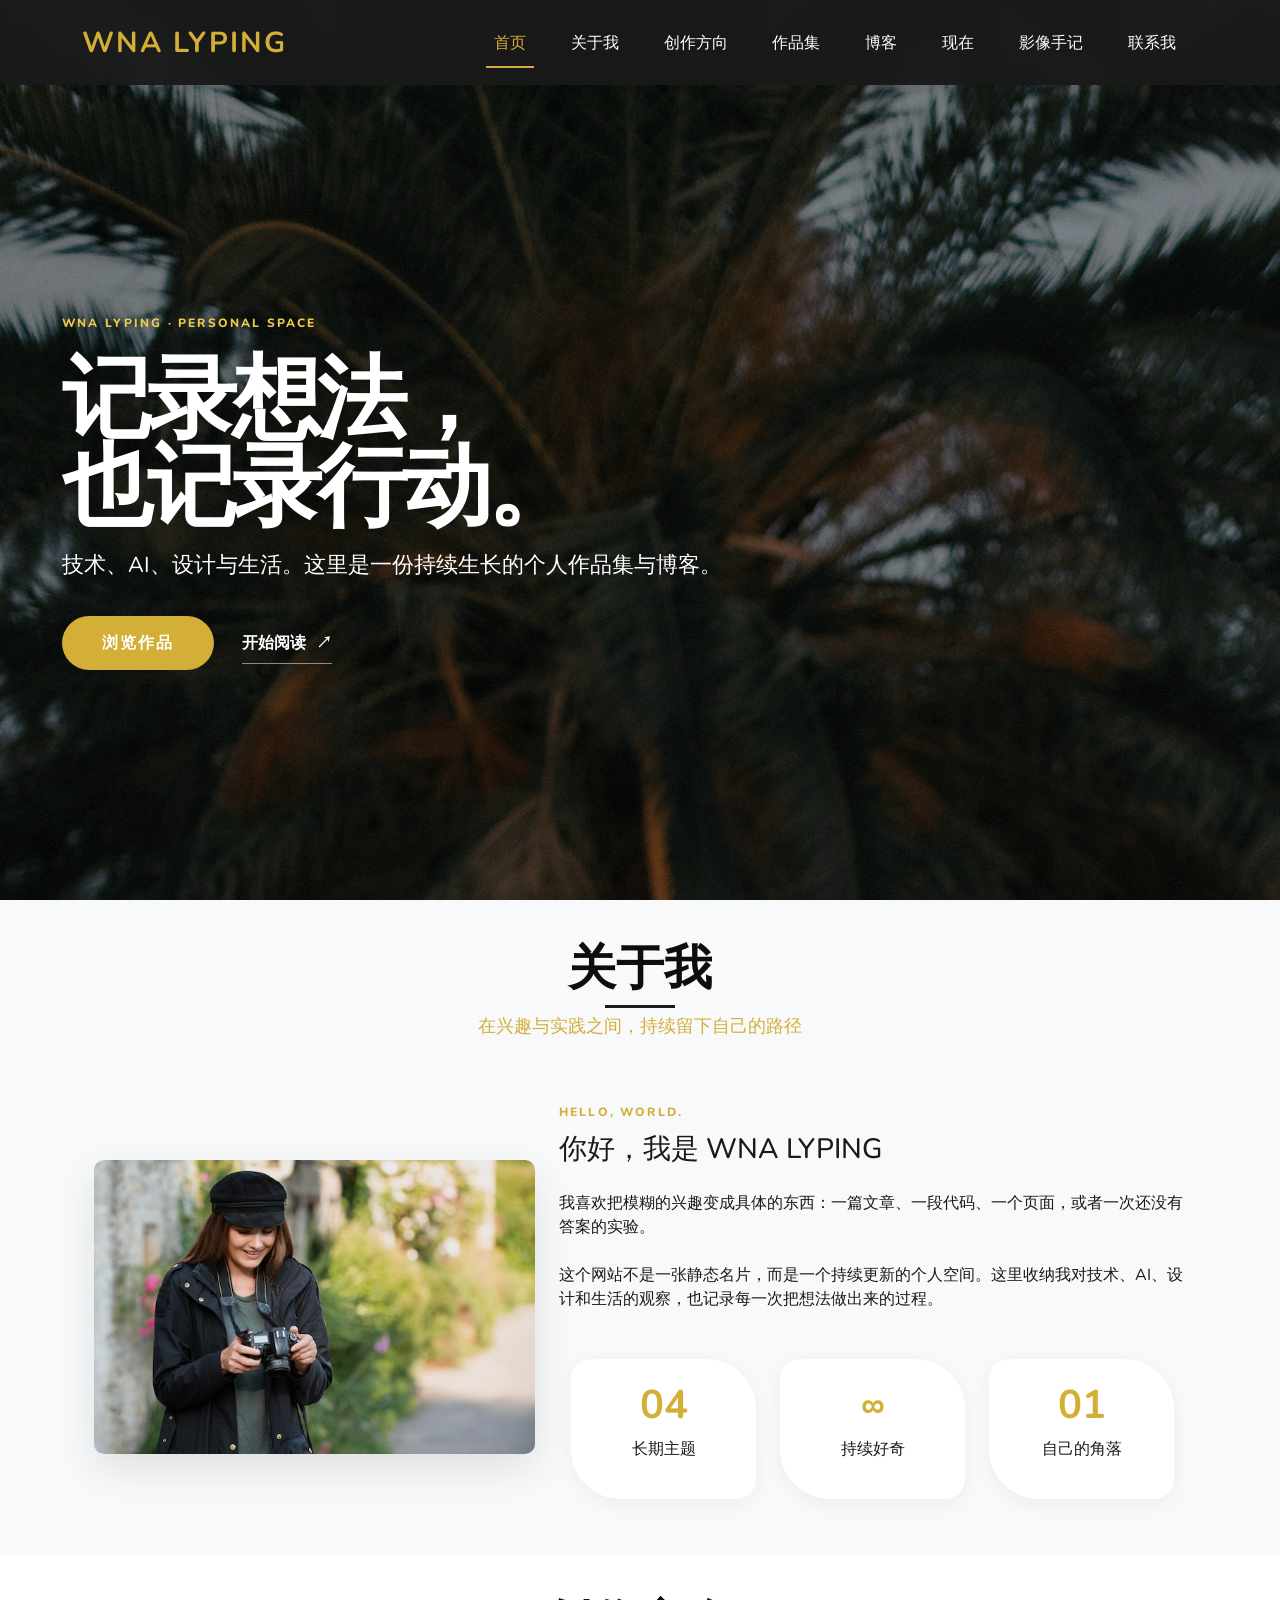
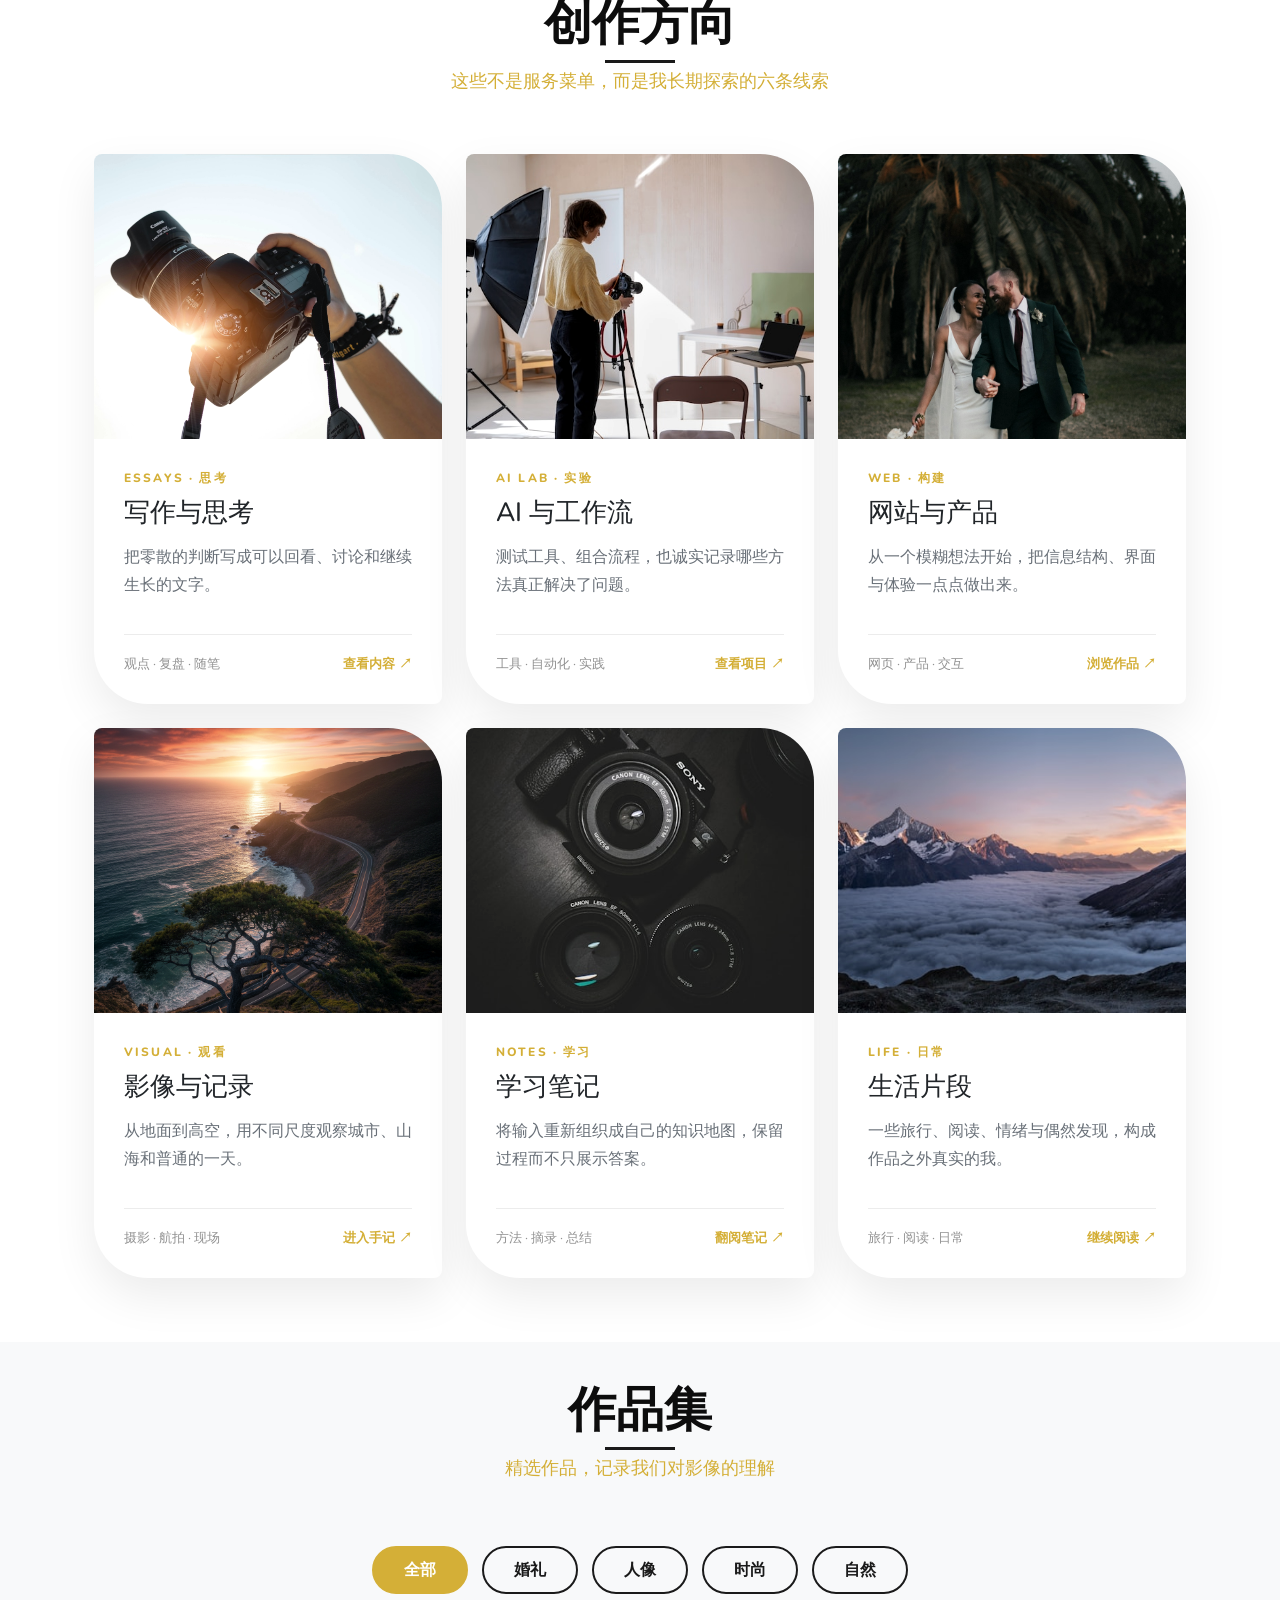
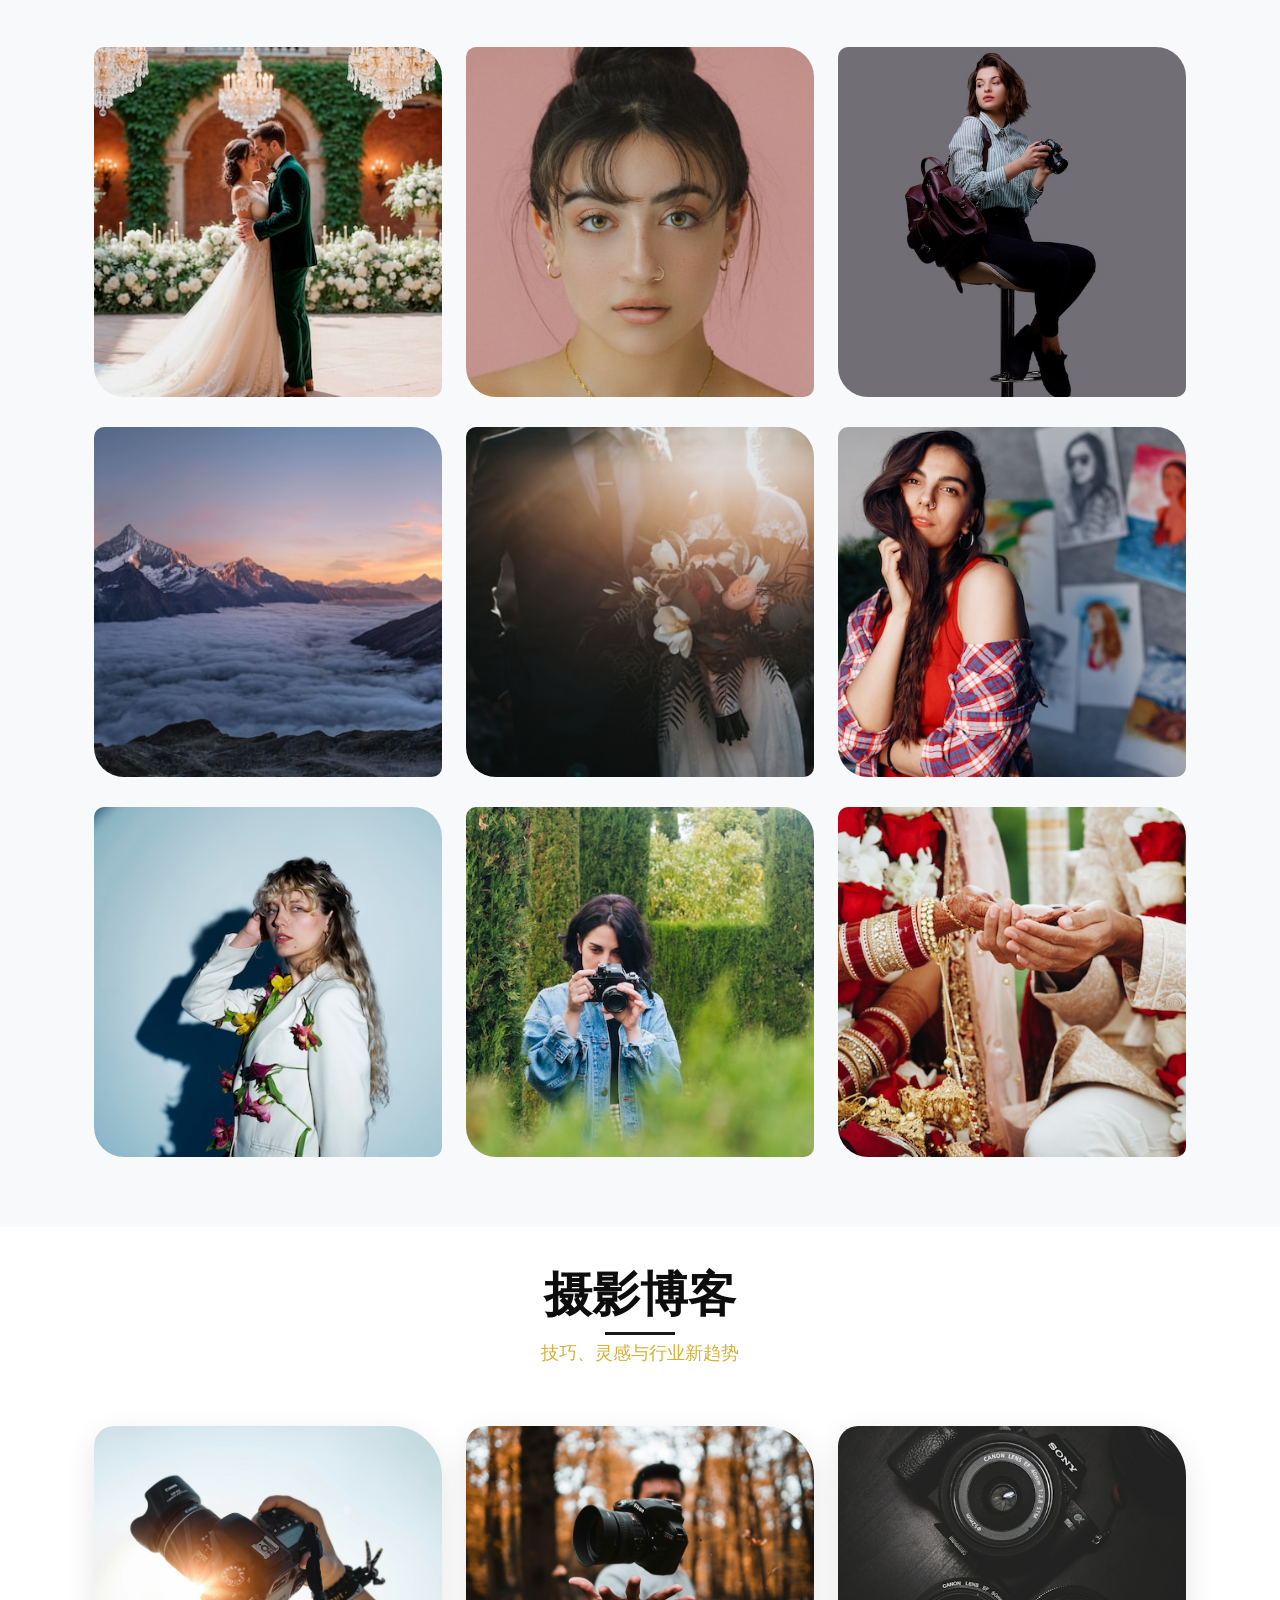
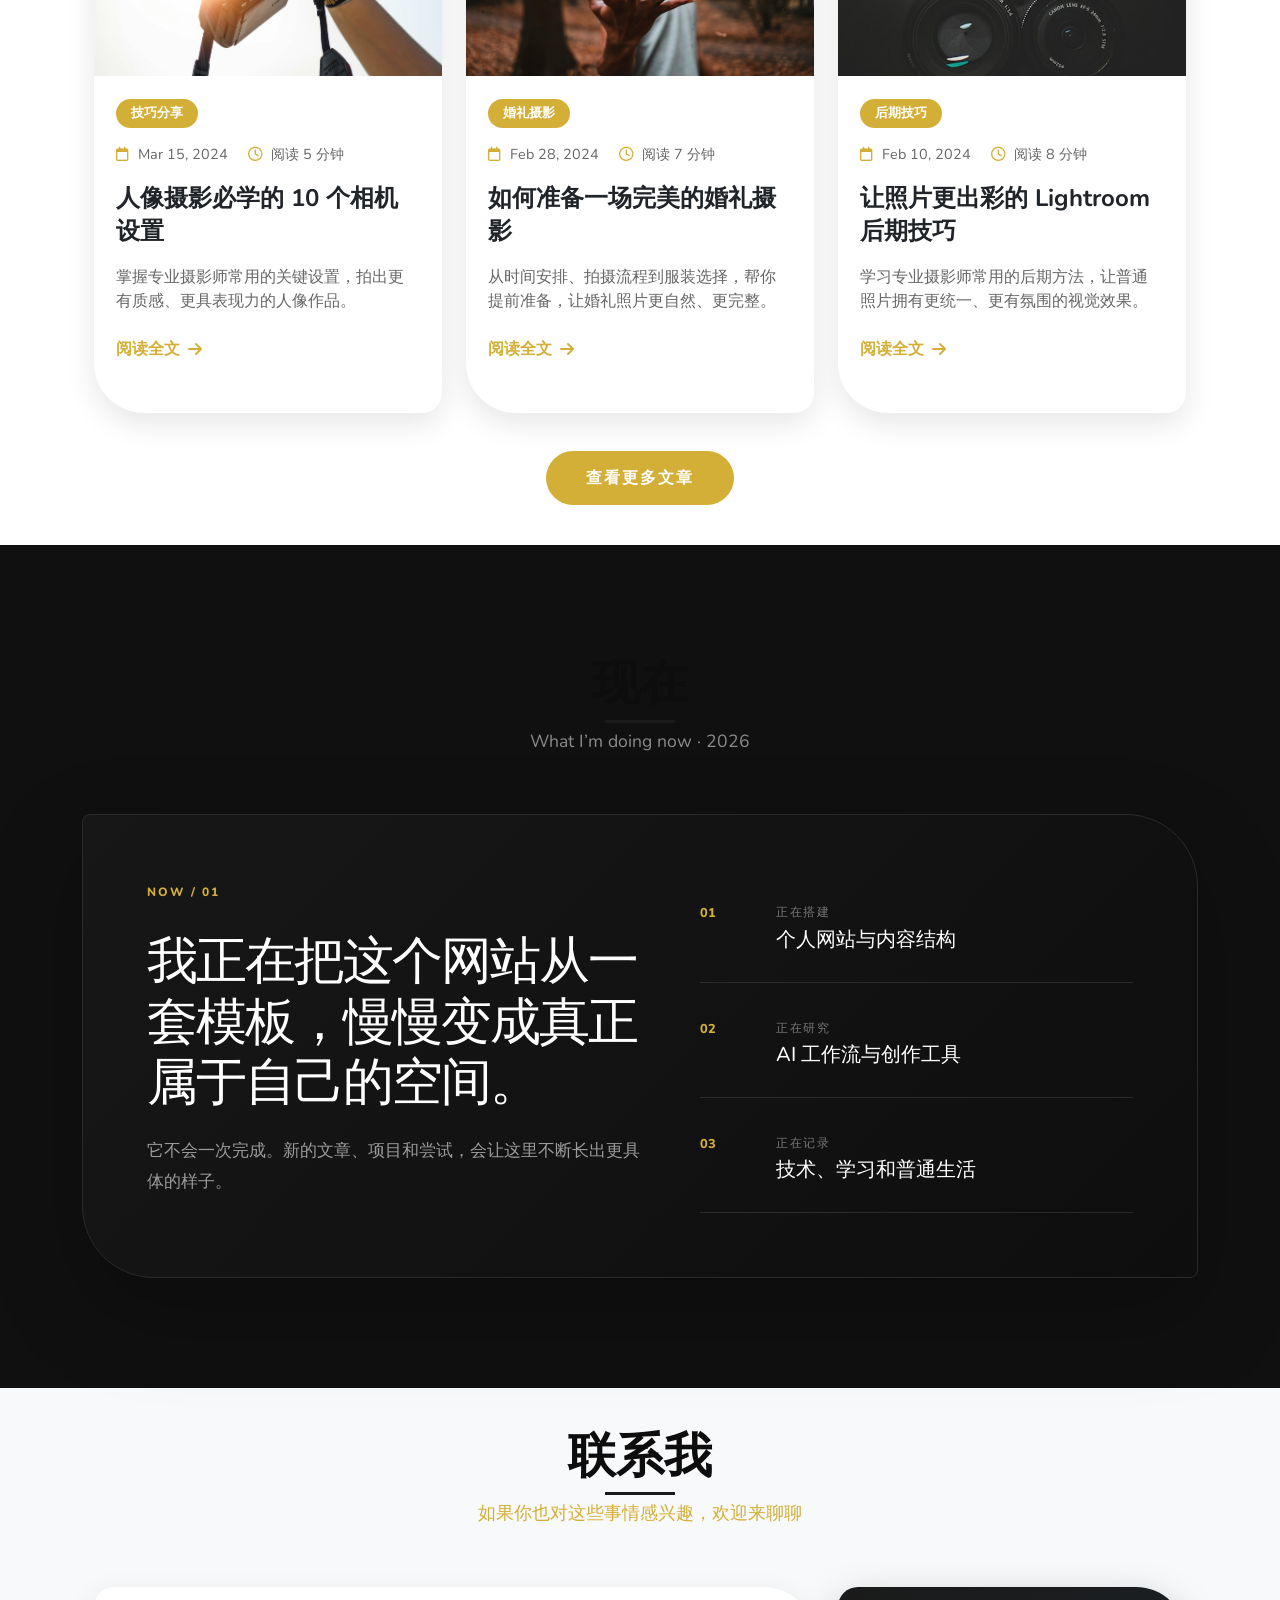
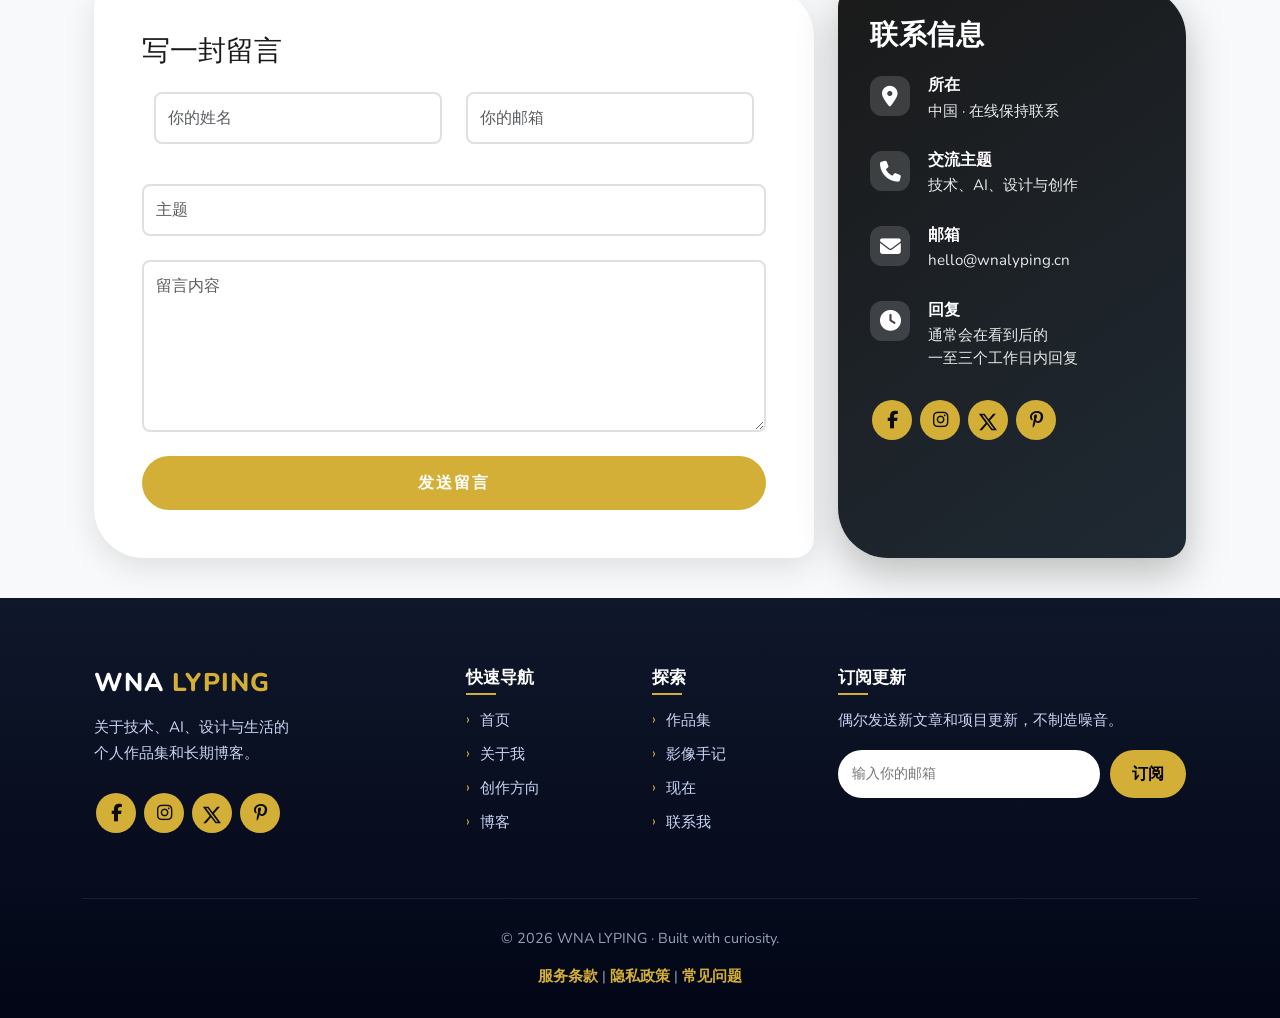
==== commit 089eecce: "Reframe site as personal portfolio and visual journal" ====
--- a/index.html
+++ b/index.html
@@ -4,13 +4,13 @@
 <head>
     <meta charset="UTF-8">
     <meta name="viewport" content="width=device-width, initial-scale=1.0">
-    <title>LuxeLens 摄影工作室｜记录每一个珍贵瞬间</title>
+    <title>WNA LYPING｜个人作品集与博客</title>
     <link rel="icon" href="assets/images/photo.png">
     <link href="assets/css/bootstrap.min.css" rel="stylesheet">
     <link href="https://cdn.bootcdn.net/ajax/libs/font-awesome/6.4.0/css/all.min.css" rel="stylesheet">
     <link href="assets/css/aos.css" rel="stylesheet">
     <link href="https://fonts.googleapis.com/css2?family=Nunito:wght@300;400;600;700;800&display=swap" rel="stylesheet">
-    <link href="assets/css/style.css?v=20260922-1" rel="stylesheet">
+    <link href="assets/css/style.css?v=20260923-personal" rel="stylesheet">
 </head>
 
 <body>
@@ -21,20 +21,20 @@
     <!-- Navbar -->
     <nav class="navbar navbar-expand-lg navbar-dark fixed-top">
         <div class="container">
-            <a class="navbar-brand" href="#home">LUXELENS</a>
+            <a class="navbar-brand" href="#home">WNA LYPING</a>
             <button class="navbar-toggler" type="button" data-bs-toggle="collapse" data-bs-target="#navbarNav">
                 <span class="navbar-toggler-icon"></span>
             </button>
             <div class="collapse navbar-collapse" id="navbarNav">
                 <ul class="navbar-nav ms-auto">
                     <li class="nav-item"><a class="nav-link active" href="#home">首页</a></li>
-                    <li class="nav-item"><a class="nav-link" href="#about">关于我们</a></li>
-                    <li class="nav-item"><a class="nav-link" href="#services">服务项目</a></li>
+                    <li class="nav-item"><a class="nav-link" href="#about">关于我</a></li>
+                    <li class="nav-item"><a class="nav-link" href="#services">创作方向</a></li>
                     <li class="nav-item"><a class="nav-link" href="#portfolio">作品集</a></li>
-                    <li class="nav-item"><a class="nav-link" href="#blog">摄影博客</a></li>
-                    <li class="nav-item"><a class="nav-link" href="#testimonials">客户评价</a></li>
-                    <li class="nav-item"><a class="nav-link" href="drone-service.html">航拍服务</a></li>
-                    <li class="nav-item"><a class="nav-link" href="#contact">联系我们</a></li>
+                    <li class="nav-item"><a class="nav-link" href="#blog">博客</a></li>
+                    <li class="nav-item"><a class="nav-link" href="#testimonials">现在</a></li>
+                    <li class="nav-item"><a class="nav-link" href="drone-service.html">影像手记</a></li>
+                    <li class="nav-item"><a class="nav-link" href="#contact">联系我</a></li>
                 </ul>
             </div>
         </div>
@@ -46,148 +46,151 @@
         <div class="hero-slide"></div>
         <div class="hero-content">
             <div class="container">
-                <h1 data-aos="fade-up" data-aos-delay="200">定格美好瞬间，珍藏动人回忆</h1>
-                <p data-aos="fade-up" data-aos-delay="400">用专业影像，讲述属于你的故事</p>
-                <button class="btn btn-primary-custom" onclick="location.href='#contact'" data-aos="fade-up"
-                    data-aos-delay="600">预约拍摄</button>
-            </div>
-        </div>
-    </section>
-
-    <!-- 关于我们 Section -->
+                <span class="hero-eyebrow" data-aos="fade-up">WNA LYPING · PERSONAL SPACE</span>
+                <h1 data-aos="fade-up" data-aos-delay="200">记录想法，<br>也记录行动。</h1>
+                <p data-aos="fade-up" data-aos-delay="400">技术、AI、设计与生活。这里是一份持续生长的个人作品集与博客。</p>
+                <div class="hero-actions" data-aos="fade-up" data-aos-delay="600">
+                    <a class="btn btn-primary-custom" href="#portfolio">浏览作品</a>
+                    <a class="hero-text-link" href="#blog">开始阅读 <span>↗</span></a>
+                </div>
+            </div>
+        </div>
+    </section>
+
+    <!-- 关于我 Section -->
     <section id="about">
         <div class="container">
             <div class="section-title">
-                <h2 data-aos="fade-up">关于我们</h2>
-                <p data-aos="fade-up" data-aos-delay="200">镜头背后的创作者</p>
+                <h2 data-aos="fade-up">关于我</h2>
+                <p data-aos="fade-up" data-aos-delay="200">在兴趣与实践之间，持续留下自己的路径</p>
             </div>
             <div class="row align-items-center">
                 <div class="col-lg-5 mb-4 mb-lg-0">
                     <div class="about-img" data-aos="fade-right">
                         <img src="assets/images/female-traveler-using-professional-camera-new-memories_23-2149084344.jpg"
-                            alt="摄影师">
+                            alt="创作者的日常记录">
                     </div>
                 </div>
                 <div class="col-lg-7">
-                    <h3 class="mb-4" data-aos="fade-left">你好，我是 Sarah Mitchell</h3>
-                    <p class="mb-4" data-aos="fade-left" data-aos-delay="100">With over 12 years of experience in
-                        专业摄影经验，我擅长捕捉生活中最珍贵的瞬间。我希望用有温度的影像记录真实情感，创作能够经得起时间考验的作品。</p>
-                    <p class="mb-4" data-aos="fade-left" data-aos-delay="200">无论是亲密温馨的婚礼，还是时尚品牌的视觉企划，我都会把审美表达与专业技术融入每一次拍摄，让每一组照片都拥有自己的故事。</p>
+                    <span class="section-kicker" data-aos="fade-left">HELLO, WORLD.</span>
+                    <h3 class="mb-4" data-aos="fade-left">你好，我是 WNA LYPING</h3>
+                    <p class="mb-4" data-aos="fade-left" data-aos-delay="100">我喜欢把模糊的兴趣变成具体的东西：一篇文章、一段代码、一个页面，或者一次还没有答案的实验。</p>
+                    <p class="mb-4" data-aos="fade-left" data-aos-delay="200">这个网站不是一张静态名片，而是一个持续更新的个人空间。这里收纳我对技术、AI、设计和生活的观察，也记录每一次把想法做出来的过程。</p>
                     <div class="row mt-5">
                         <div class="col-md-4 mb-3" data-aos="fade-up" data-aos-delay="100">
                             <div class="stat-box">
-                                <h3>12+</h3>
-                                <p>年摄影经验</p>
+                                <h3>04</h3>
+                                <p>长期主题</p>
                             </div>
                         </div>
                         <div class="col-md-4 mb-3" data-aos="fade-up" data-aos-delay="200">
                             <div class="stat-box">
-                                <h3>500+</h3>
-                                <p>满意客户</p>
+                                <h3>∞</h3>
+                                <p>持续好奇</p>
                             </div>
                         </div>
                         <div class="col-md-4 mb-3" data-aos="fade-up" data-aos-delay="300">
                             <div class="stat-box">
-                                <h3>15+</h3>
-                                <p>获得奖项</p>
-                            </div>
-                        </div>
-                    </div>
-                </div>
-            </div>
-        </div>
-    </section>
-
-    <!-- 服务项目 Section -->
+                                <h3>01</h3>
+                                <p>自己的角落</p>
+                            </div>
+                        </div>
+                    </div>
+                </div>
+            </div>
+        </div>
+    </section>
+
+    <!-- 创作方向 Section -->
     <section id="services">
         <div class="container">
             <div class="section-title">
-                <h2 data-aos="fade-up">我们的服务</h2>
-                <p data-aos="fade-up" data-aos-delay="200">为每一个重要时刻提供专业影像</p>
+                <h2 data-aos="fade-up">创作方向</h2>
+                <p data-aos="fade-up" data-aos-delay="200">这些不是服务菜单，而是我长期探索的六条线索</p>
             </div>
             <div class="row">
                 <div class="col-lg-4 col-md-6 mb-4" data-aos="fade-up" data-aos-delay="100">
-                    <div class="card service-card">
-                        <img src="assets/images/beautiful-woman-long-red-dress-walks-around-city-with-her-husband_1157-13373.jpg"
-                            alt="婚礼摄影">
-                        <div class="card-body">
-                            <h4>婚礼摄影</h4>
-                            <p>用动人的影像记录婚礼当天的幸福、感动与细节，让这份美好成为可以反复回看的珍贵记忆。</p>
+                    <div class="card service-card personal-direction-card">
+                        <img src="assets/images/photo-1554048612-b6a482bc67e5.jpeg" alt="写作与思考">
+                        <div class="card-body">
+                            <span class="direction-kicker">ESSAYS · 思考</span>
+                            <h4>写作与思考</h4>
+                            <p>把零散的判断写成可以回看、讨论和继续生长的文字。</p>
                             <div class="service-footer">
-                                <span class="price-tag">起价 $2,500</span>
-                                <a class="btn btn-primary-custom servicemore" href="wedding-photography.html">了解更多</a>
+                                <span>观点 · 复盘 · 随笔</span>
+                                <a class="direction-link" href="blog.html">查看内容 ↗</a>
                             </div>
                         </div>
                     </div>
                 </div>
                 <div class="col-lg-4 col-md-6 mb-4" data-aos="fade-up" data-aos-delay="200">
-                    <div class="card service-card">
-                        <img src="assets/images/smiley-woman-holding-camera-leaf_23-2148647672.jpg"
-                            alt="人像摄影">
-                        <div class="card-body">
-                            <h4>人像摄影</h4>
-                            <p>通过自然、有质感的肖像，呈现你的个性、风格与自信，适合个人形象与企业团队使用。</p>
+                    <div class="card service-card personal-direction-card">
+                        <img src="assets/images/side-view-woman-working-photography-studio_23-2150254633.jpg" alt="AI 与工作流">
+                        <div class="card-body">
+                            <span class="direction-kicker">AI LAB · 实验</span>
+                            <h4>AI 与工作流</h4>
+                            <p>测试工具、组合流程，也诚实记录哪些方法真正解决了问题。</p>
                             <div class="service-footer">
-                                <span class="price-tag">起价 $2,500</span>
-                                <a class="btn btn-primary-custom servicemore" href="portrait-photography.html">了解更多</a>
+                                <span>工具 · 自动化 · 实践</span>
+                                <a class="direction-link" href="#portfolio">查看项目 ↗</a>
                             </div>
                         </div>
                     </div>
                 </div>
                 <div class="col-lg-4 col-md-6 mb-4" data-aos="fade-up" data-aos-delay="300">
-                    <div class="card service-card">
-                        <img src="assets/images/medium-shot-model-posing-with-chair-black-white_23-2149392872.jpg"
-                            alt="时尚摄影">
-                        <div class="card-body">
-                            <h4>时尚摄影</h4>
-                            <p>为设计师、品牌与模特打造具有杂志质感的视觉企划，用影像讲述系列作品的风格与灵感。</p>
+                    <div class="card service-card personal-direction-card">
+                        <img src="assets/images/photo-1606216794074-735e91aa2c92.jpeg" alt="网站与产品">
+                        <div class="card-body">
+                            <span class="direction-kicker">WEB · 构建</span>
+                            <h4>网站与产品</h4>
+                            <p>从一个模糊想法开始，把信息结构、界面与体验一点点做出来。</p>
 
                             <div class="service-footer">
-                                <span class="price-tag">起价 $2,500</span>
-                                <a class="btn btn-primary-custom servicemore" href="fashion-photography.html">了解更多</a>
+                                <span>网页 · 产品 · 交互</span>
+                                <a class="direction-link" href="#portfolio">浏览作品 ↗</a>
                             </div>
                         </div>
                     </div>
                 </div>
                 <div class="col-lg-4 col-md-6 mb-4" data-aos="fade-up" data-aos-delay="100">
-                    <div class="card service-card">
-                        <img src="assets/images/paparazzi-red-carpet_23-2151941575.jpg"
-                            alt="活动摄影">
-                        <div class="card-body">
-                            <h4>活动摄影</h4>
-                            <p>专业记录企业活动、派对与庆典，完整捕捉每一个值得被记住的现场瞬间。</p>
+                    <div class="card service-card personal-direction-card">
+                        <img src="assets/images/dronephoto.png" alt="影像与记录">
+                        <div class="card-body">
+                            <span class="direction-kicker">VISUAL · 观看</span>
+                            <h4>影像与记录</h4>
+                            <p>从地面到高空，用不同尺度观察城市、山海和普通的一天。</p>
                             <div class="service-footer">
-                                <span class="price-tag">起价 $2,500</span>
-                                <a class="btn btn-primary-custom servicemore" href="event-photogrphy.html">了解更多</a>
+                                <span>摄影 · 航拍 · 现场</span>
+                                <a class="direction-link" href="drone-service.html">进入手记 ↗</a>
                             </div>
                         </div>
                     </div>
                 </div>
                 <div class="col-lg-4 col-md-6 mb-4" data-aos="fade-up" data-aos-delay="200">
-                    <div class="card service-card">
-                        <img src="assets/images/product-位摄影师-with-camera-studio_23-2148970261.jpg"
-                            alt="产品摄影">
-                        <div class="card-body">
-                            <h4>产品摄影</h4>
-                            <p>用清晰、精致的产品影像突出商品质感，适合电商展示、品牌宣传与营销使用。</p>
+                    <div class="card service-card personal-direction-card">
+                        <img src="assets/images/photo-1516035069371-29a1b244cc32.jpg" alt="学习笔记">
+                        <div class="card-body">
+                            <span class="direction-kicker">NOTES · 学习</span>
+                            <h4>学习笔记</h4>
+                            <p>将输入重新组织成自己的知识地图，保留过程而不只展示答案。</p>
 
                             <div class="service-footer">
-                                <span class="price-tag">起价 $2,500</span>
-                                <a class="btn btn-primary-custom servicemore" href="product-photography.html">了解更多</a>
+                                <span>方法 · 摘录 · 总结</span>
+                                <a class="direction-link" href="blog.html">翻阅笔记 ↗</a>
                             </div>
                         </div>
                     </div>
                 </div>
                 <div class="col-lg-4 col-md-6 mb-4" data-aos="fade-up" data-aos-delay="300">
-                    <div class="card service-card">
-                        <img src="assets/images/side-view-woman-working-photography-studio_23-2150254633.jpg"
-                            alt="商业摄影">
-                        <div class="card-body">
-                            <h4>商业摄影</h4>
-                            <p>为广告企划、品牌推广与企业营销内容提供专业影像，让品牌表达更清晰、更有记忆点。</p>
+                    <div class="card service-card personal-direction-card">
+                        <img src="assets/images/photo-1506905925346-21bda4d32df4.jpg" alt="生活片段">
+                        <div class="card-body">
+                            <span class="direction-kicker">LIFE · 日常</span>
+                            <h4>生活片段</h4>
+                            <p>一些旅行、阅读、情绪与偶然发现，构成作品之外真实的我。</p>
                             <div class="service-footer">
-                                <span class="price-tag">起价 $2,500</span>
-                                <a class="btn btn-primary-custom servicemore" href="commercial-photography.html">了解更多</a>
+                                <span>旅行 · 阅读 · 日常</span>
+                                <a class="direction-link" href="blog.html">继续阅读 ↗</a>
                             </div>
                         </div>
                     </div>
@@ -265,7 +268,7 @@
                 </div>
                 <div class="col-lg-4 col-md-6 gallery-item" data-category="nature" data-aos="zoom-in"
                     data-aos-delay="700">
-                    <img src="assets/images/portrait-young-female-位摄影师-taking-picture-nature-with-camera_23-2148222009.jpg"
+                    <img src="assets/images/portrait-young-female-photographer-taking-picture-nature-with-camera_23-2148222009.jpg"
                         alt="自然">
                     <div class="gallery-overlay">
                         <i class="fas fa-search-plus"></i>
@@ -302,7 +305,7 @@
                             </div>
                             <h4>人像摄影必学的 10 个相机设置</h4>
                             <p>掌握专业摄影师常用的关键设置，拍出更有质感、更具表现力的人像作品。</p>
-                            <a href="#" class="read-more">阅读全文 <i class="fas fa-arrow-right"></i></a>
+                            <a href="#" class="read-more" data-article="portrait-settings">阅读全文 <i class="fas fa-arrow-right"></i></a>
                         </div>
                     </div>
                 </div>
@@ -317,7 +320,7 @@
                             </div>
                             <h4>如何准备一场完美的婚礼摄影</h4>
                             <p>从时间安排、拍摄流程到服装选择，帮你提前准备，让婚礼照片更自然、更完整。</p>
-                            <a href="#" class="read-more">阅读全文 <i class="fas fa-arrow-right"></i></a>
+                            <a href="#" class="read-more" data-article="wedding-prep">阅读全文 <i class="fas fa-arrow-right"></i></a>
                         </div>
                     </div>
                 </div>
@@ -332,7 +335,7 @@
                             </div>
                             <h4>让照片更出彩的 Lightroom 后期技巧</h4>
                             <p>学习专业摄影师常用的后期方法，让普通照片拥有更统一、更有氛围的视觉效果。</p>
-                            <a href="#" class="read-more">阅读全文 <i class="fas fa-arrow-right"></i></a>
+                            <a href="#" class="read-more" data-article="lightroom-editing">阅读全文 <i class="fas fa-arrow-right"></i></a>
                         </div>
                     </div>
                 </div>
@@ -350,84 +353,53 @@
         <img src="assets/images/138.jpg" alt="Lightbox Image">
     </div>
 
-    <!-- 客户评价 Section -->
-    <section id="testimonials">
+    <!-- Article Modal -->
+    <div class="article-modal" id="articleModal" aria-hidden="true">
+        <article class="article-modal-card" role="dialog" aria-modal="true" aria-labelledby="articleModalTitle">
+            <button class="article-modal-close" type="button" data-modal-close aria-label="关闭文章">&times;</button>
+            <div class="article-modal-cover">
+                <span id="articleModalCategory">摄影技巧</span>
+                <span class="article-modal-mark">WNA LYPING</span>
+            </div>
+            <div class="article-modal-content">
+                <p class="article-modal-meta" id="articleModalMeta"></p>
+                <h2 id="articleModalTitle"></h2>
+                <div class="article-modal-rule"></div>
+                <div class="article-modal-body" id="articleModalBody"></div>
+            </div>
+        </article>
+    </div>
+
+    <!-- Now Section -->
+    <section id="testimonials" class="now-section">
         <div class="container">
             <div class="section-title">
-                <h2 data-aos="fade-up">客户评价</h2>
-                <p data-aos="fade-up" data-aos-delay="200">听听客户如何评价我们的服务</p>
-            </div>
-            <div id="testimonialCarousel" class="carousel slide" data-bs-ride="carousel" data-aos="fade-up">
-                <div class="carousel-inner">
-                    <div class="carousel-item active">
-                        <div class="row justify-content-center">
-                            <div class="col-lg-8">
-                                <div class="testimonial-card">
-                                    <img src="assets/images/photo-1494790108377-be9c29b29330.jpeg"
-                                        alt="客户">
-                                    <div class="stars">
-                                        <i class="fas fa-star"></i>
-                                        <i class="fas fa-star"></i>
-                                        <i class="fas fa-star"></i>
-                                        <i class="fas fa-star"></i>
-                                        <i class="fas fa-star"></i>
-                                    </div>
-                                    <p class="mb-3">“Sarah 完美记录了我们的婚礼，每一张照片都像是在讲述一个故事，让我们重新回到那一天。她的专业与审美无可替代！”</p>
-                                    <h5>Emily Johnson</h5>
-                                    <small>婚礼客户</small>
-                                </div>
-                            </div>
-                        </div>
-                    </div>
-                    <div class="carousel-item">
-                        <div class="row justify-content-center">
-                            <div class="col-lg-8">
-                                <div class="testimonial-card">
-                                    <img src="assets/images/photo-1507003211169-0a1dd7228f2d.jpeg"
-                                        alt="客户">
-                                    <div class="stars">
-                                        <i class="fas fa-star"></i>
-                                        <i class="fas fa-star"></i>
-                                        <i class="fas fa-star"></i>
-                                        <i class="fas fa-star"></i>
-                                        <i class="fas fa-star"></i>
-                                    </div>
-                                    <p class="mb-3">“非常出色的企业团队肖像！Sarah 让整个团队都感到放松、自信，最终效果超出了我们的预期，也提升了公司的专业形象。”</p>
-                                    <h5>Michael Chen</h5>
-                                    <small>企业客户</small>
-                                </div>
-                            </div>
-                        </div>
-                    </div>
-                    <div class="carousel-item">
-                        <div class="row justify-content-center">
-                            <div class="col-lg-8">
-                                <div class="testimonial-card">
-                                    <img src="assets/images/photo-1544005313-94ddf0286df2.jpeg"
-                                        alt="客户">
-                                    <div class="stars">
-                                        <i class="fas fa-star"></i>
-                                        <i class="fas fa-star"></i>
-                                        <i class="fas fa-star"></i>
-                                        <i class="fas fa-star"></i>
-                                        <i class="fas fa-star"></i>
-                                    </div>
-                                    <p class="mb-3">“这次时尚作品拍摄非常精彩！Sarah 的创意和细节把我的系列真正呈现了出来，作品完全达到了画廊级别，我一定会再次合作。”</p>
-                                    <h5>Alexandra Martinez</h5>
-                                    <small>时尚设计师</small>
-                                </div>
-                            </div>
-                        </div>
-                    </div>
-                </div>
-                <button class="carousel-control-prev" type="button" data-bs-target="#testimonialCarousel"
-                    data-bs-slide="prev">
-                    <span class="carousel-control-prev-icon"></span>
-                </button>
-                <button class="carousel-control-next" type="button" data-bs-target="#testimonialCarousel"
-                    data-bs-slide="next">
-                    <span class="carousel-control-next-icon"></span>
-                </button>
+                <h2 data-aos="fade-up">现在</h2>
+                <p data-aos="fade-up" data-aos-delay="200">What I’m doing now · 2026</p>
+            </div>
+            <div class="now-panel" data-aos="fade-up">
+                <div class="now-intro">
+                    <span class="now-index">NOW / 01</span>
+                    <h3>我正在把这个网站从一套模板，慢慢变成真正属于自己的空间。</h3>
+                    <p>它不会一次完成。新的文章、项目和尝试，会让这里不断长出更具体的样子。</p>
+                </div>
+                <div class="now-grid">
+                    <article class="now-card">
+                        <span>01</span>
+                        <p>正在搭建</p>
+                        <h4>个人网站与内容结构</h4>
+                    </article>
+                    <article class="now-card">
+                        <span>02</span>
+                        <p>正在研究</p>
+                        <h4>AI 工作流与创作工具</h4>
+                    </article>
+                    <article class="now-card">
+                        <span>03</span>
+                        <p>正在记录</p>
+                        <h4>技术、学习和普通生活</h4>
+                    </article>
+                </div>
             </div>
         </div>
     </section>
@@ -436,13 +408,13 @@
     <section id="contact">
         <div class="container">
             <div class="section-title">
-                <h2 data-aos="fade-up">联系我们</h2>
-                <p data-aos="fade-up" data-aos-delay="200">一起创造值得珍藏的影像</p>
+                <h2 data-aos="fade-up">联系我</h2>
+                <p data-aos="fade-up" data-aos-delay="200">如果你也对这些事情感兴趣，欢迎来聊聊</p>
             </div>
             <div class="row">
                 <div class="col-lg-8 mb-4 mb-lg-0" data-aos="fade-right">
                     <div class="contact-form">
-                        <h3 class="mb-4">联系工作室</h3>
+                        <h3 class="mb-4">写一封留言</h3>
                         <form id="contactForm">
                             <div class="row">
                                 <div class="col-md-6 mb-3">
@@ -471,8 +443,8 @@
                                 <i class="fas fa-map-marker-alt"></i>
                             </div>
                             <div>
-                                <h5>地址</h5>
-                                <p>摄影工作室地址，请预约时咨询</p>
+                                <h5>所在</h5>
+                                <p>中国 · 在线保持联系</p>
                             </div>
                         </div>
 
@@ -481,8 +453,8 @@
                                 <i class="fas fa-phone"></i>
                             </div>
                             <div>
-                                <h5>电话</h5>
-                                <p>请通过邮件联系</p>
+                                <h5>交流主题</h5>
+                                <p>技术、AI、设计与创作</p>
                             </div>
                         </div>
 
@@ -501,8 +473,8 @@
                                 <i class="fas fa-clock"></i>
                             </div>
                             <div>
-                                <h5>工作时间</h5>
-                                <p>周一至周五：09:00–18:00<br>周六：10:00–16:00</p>
+                                <h5>回复</h5>
+                                <p>通常会在看到后的<br>一至三个工作日内回复</p>
                             </div>
                         </div>
 
@@ -528,9 +500,9 @@
         <div class="container">
             <div class="row gy-4">
                 <div class="col-lg-4" data-aos="fade-up">
-                    <h4 class="footer-logo mb-3">LUXELENS <span>STUDIO</span></h4>
+                    <h4 class="footer-logo mb-3">WNA <span>LYPING</span></h4>
                     <p class="footer-text">
-                        用专业摄影记录生活中最珍贵的瞬间，<br>让美好回忆经得起时间考验。
+                        关于技术、AI、设计与生活的<br>个人作品集和长期博客。
                     </p>
                     <div class="social-links mt-4">
                         <a href="#"><i class="fab fa-facebook-f"></i></a>
@@ -549,25 +521,25 @@
                     <h5 class="footer-title">快速导航</h5>
                     <ul class="footer-links">
                         <li><a href="#home">首页</a></li>
-                        <li><a href="about.html">关于我们</a></li>
-                        <li><a href="#services">服务项目</a></li>
-                        <li><a href="blog.html">摄影博客</a></li>
+                        <li><a href="#about">关于我</a></li>
+                        <li><a href="#services">创作方向</a></li>
+                        <li><a href="blog.html">博客</a></li>
                     </ul>
                 </div>
 
                 <div class="col-lg-2 col-md-6" data-aos="fade-up" data-aos-delay="200">
-                    <h5 class="footer-title">服务项目</h5>
+                    <h5 class="footer-title">探索</h5>
                     <ul class="footer-links">
-                        <li><a href="wedding-photography.html">婚礼摄影</a></li>
-                        <li><a href="portrait-photography.html">人像摄影</a></li>
-                        <li><a href="fashion-photography.html">时尚摄影</a></li>
-                        <li><a href="event-photogrphy.html">活动摄影</a></li>
+                        <li><a href="#portfolio">作品集</a></li>
+                        <li><a href="drone-service.html">影像手记</a></li>
+                        <li><a href="#testimonials">现在</a></li>
+                        <li><a href="#contact">联系我</a></li>
                     </ul>
                 </div>
 
                 <div class="col-lg-4" data-aos="fade-up" data-aos-delay="300">
                     <h5 class="footer-title">订阅更新</h5>
-                    <p class="footer-text">获取工作室动态、优惠和摄影技巧。</p>
+                    <p class="footer-text">偶尔发送新文章和项目更新，不制造噪音。</p>
                     <div class="newsletter">
                         <input type="email" id="subscribe-email" required="" placeholder="输入你的邮箱">
                         <button id="subscribe">订阅</button>
@@ -576,13 +548,13 @@
             </div>
 
             <div class="copyright">
-                <p>© 2026 | <a target="_blank" href="https://www.mobanwang.com/" title="网站模板" style="color:#94a3b8;">网站模板</a></p>
+                <p>© 2026 WNA LYPING · Built with curiosity.</p>
                 <div class="copyright-links">
                     <a href="terms-condition.html">服务条款</a>
                     <span class="divider">|</span>
                     <a href="privacy-policy.html">隐私政策</a>
                     <span class="divider">|</span>
-                    <a href="常见问题.html">常见问题</a>
+                    <a href="FAQs.html">常见问题</a>
                 </div>
             </div>
         </div>
@@ -596,7 +568,7 @@
     <!-- Scripts -->
     <script src="assets/js/bootstrap.bundle.min.js"></script>
     <script src="assets/js/aos.js"></script>
-    <script src="assets/js/script.js?v=20260922-1"></script>
+    <script src="assets/js/script.js?v=20260923-personal"></script>
 
 </body>
 
--- a/assets/css/style.css
+++ b/assets/css/style.css
@@ -3717,3 +3717,695 @@
     max-width: 100%;
     height: auto;
 }
+
+/* Unified article reader */
+.article-modal {
+    position: fixed;
+    inset: 0;
+    z-index: 100000;
+    display: flex;
+    align-items: center;
+    justify-content: center;
+    padding: 24px;
+    background: rgba(13, 13, 13, 0.82);
+    backdrop-filter: blur(8px);
+    opacity: 0;
+    visibility: hidden;
+    transition: opacity 0.3s ease, visibility 0.3s ease;
+}
+
+.article-modal.is-open {
+    opacity: 1;
+    visibility: visible;
+}
+
+.article-modal-card {
+    position: relative;
+    width: min(820px, 100%);
+    max-height: calc(100vh - 48px);
+    overflow: auto;
+    background: #fff;
+    border-radius: 22px 64px 22px 64px;
+    box-shadow: 0 30px 90px rgba(0, 0, 0, 0.35);
+    transform: translateY(20px) scale(0.98);
+    transition: transform 0.35s ease;
+}
+
+.article-modal.is-open .article-modal-card {
+    transform: translateY(0) scale(1);
+}
+
+.article-modal-close {
+    position: absolute;
+    z-index: 2;
+    top: 18px;
+    right: 22px;
+    width: 42px;
+    height: 42px;
+    border: 1px solid rgba(255, 255, 255, 0.45);
+    border-radius: 50%;
+    background: rgba(13, 13, 13, 0.42);
+    color: #fff;
+    font-size: 28px;
+    line-height: 1;
+    cursor: pointer;
+    transition: 0.25s ease;
+}
+
+.article-modal-close:hover {
+    background: var(--secondary);
+    color: var(--dark);
+    transform: rotate(90deg);
+}
+
+.article-modal-cover {
+    min-height: 175px;
+    display: flex;
+    flex-direction: column;
+    justify-content: space-between;
+    padding: 30px 42px;
+    background: linear-gradient(135deg, #1a1a1a, #4a3a18 70%, #d4af37);
+    color: #fff;
+}
+
+.article-modal-cover > span:first-child {
+    color: #f4d873;
+    font-size: 12px;
+    font-weight: 700;
+    letter-spacing: 0.16em;
+}
+
+.article-modal-mark {
+    align-self: flex-end;
+    color: rgba(255, 255, 255, 0.78);
+    font-size: 13px;
+    font-weight: 800;
+    letter-spacing: 0.24em;
+}
+
+.article-modal-content {
+    padding: 36px 48px 50px;
+}
+
+.article-modal-meta {
+    margin-bottom: 12px;
+    color: var(--secondary);
+    font-size: 12px;
+    font-weight: 700;
+    letter-spacing: 0.08em;
+}
+
+.article-modal-content h2 {
+    max-width: 680px;
+    color: var(--primary);
+    font-size: clamp(2rem, 4vw, 3.2rem);
+    line-height: 1.2;
+    letter-spacing: -0.04em;
+}
+
+.article-modal-rule {
+    width: 58px;
+    height: 3px;
+    margin: 24px 0 28px;
+    background: var(--secondary);
+}
+
+.article-modal-body {
+    color: #5d6d7e;
+    font-size: 1rem;
+    line-height: 1.95;
+}
+
+.article-modal-body p {
+    margin-bottom: 18px;
+}
+
+.article-modal-body h3 {
+    margin: 28px 0 8px;
+    color: var(--primary);
+    font-size: 1.35rem;
+}
+
+.article-modal-body strong {
+    color: var(--primary);
+}
+
+body.article-modal-open {
+    overflow: hidden;
+}
+
+@media (max-width: 768px) {
+    .article-modal {
+        align-items: flex-end;
+        padding: 0;
+    }
+
+    .article-modal-card {
+        max-height: 92vh;
+        border-radius: 20px 50px 0 0;
+    }
+
+    .article-modal-cover {
+        min-height: 135px;
+        padding: 24px 25px;
+    }
+
+    .article-modal-content {
+        padding: 28px 25px 38px;
+    }
+
+    .article-modal-close {
+        top: 14px;
+        right: 16px;
+    }
+}
+
+/* Personal portfolio edition */
+.hero-content .container {
+    max-width: 1180px;
+    text-align: left;
+}
+
+.hero-content h1 {
+    max-width: 850px;
+    font-size: clamp(3.4rem, 7vw, 7.2rem);
+    line-height: 0.98;
+    letter-spacing: -0.055em;
+}
+
+.hero-content p {
+    max-width: 720px;
+    font-size: clamp(1rem, 2vw, 1.35rem);
+    line-height: 1.7;
+}
+
+.hero-eyebrow,
+.visual-kicker,
+.section-kicker,
+.direction-kicker,
+.now-index {
+    display: inline-block;
+    color: var(--secondary);
+    font-size: 0.75rem;
+    font-weight: 800;
+    letter-spacing: 0.18em;
+}
+
+.hero-eyebrow {
+    margin-bottom: 24px;
+    color: #f0cb4b;
+}
+
+.hero-actions {
+    display: flex;
+    align-items: center;
+    gap: 28px;
+    flex-wrap: wrap;
+}
+
+.hero-text-link {
+    color: #fff;
+    font-weight: 700;
+    text-decoration: none;
+    border-bottom: 1px solid rgba(255, 255, 255, 0.5);
+    padding: 8px 0;
+    transition: 0.25s ease;
+}
+
+.hero-text-link:hover {
+    color: var(--secondary);
+    border-color: var(--secondary);
+}
+
+.hero-text-link span {
+    display: inline-block;
+    margin-left: 6px;
+    transition: transform 0.25s ease;
+}
+
+.hero-text-link:hover span,
+.direction-link:hover {
+    transform: translate(3px, -3px);
+}
+
+.section-kicker {
+    margin-bottom: 12px;
+}
+
+.personal-direction-card {
+    height: 100%;
+    border: 0;
+    border-radius: 8px 54px 8px 54px;
+    background: #fff;
+    box-shadow: 0 18px 45px rgba(18, 18, 18, 0.08);
+}
+
+.personal-direction-card img {
+    height: 285px;
+    filter: saturate(0.82) contrast(1.05);
+}
+
+.personal-direction-card .card-body {
+    display: flex;
+    flex-direction: column;
+    min-height: 265px;
+    padding: 30px;
+}
+
+.personal-direction-card h4 {
+    margin: 10px 0 14px;
+    font-size: 1.65rem;
+}
+
+.personal-direction-card p {
+    color: #697078;
+    line-height: 1.75;
+}
+
+.personal-direction-card .service-footer {
+    margin-top: auto;
+    padding-top: 20px;
+    border-top: 1px solid #ececec;
+    color: #929292;
+    font-size: 0.82rem;
+}
+
+.direction-link {
+    display: inline-block;
+    color: var(--secondary);
+    font-weight: 800;
+    text-decoration: none;
+    transition: 0.25s ease;
+}
+
+.now-section {
+    background: #101010;
+    color: #fff;
+    padding: 110px 0;
+}
+
+.now-section .section-title p {
+    color: #8b8b8b;
+}
+
+.now-panel {
+    display: grid;
+    grid-template-columns: 1.15fr 1fr;
+    gap: 55px;
+    padding: clamp(30px, 5vw, 72px);
+    border: 1px solid #2a2a2a;
+    border-radius: 8px 72px 8px 72px;
+    background: linear-gradient(135deg, #171717, #0e0e0e);
+    box-shadow: 0 35px 90px rgba(0, 0, 0, 0.25);
+}
+
+.now-intro h3 {
+    margin: 28px 0 22px;
+    font-size: clamp(2rem, 4vw, 3.5rem);
+    line-height: 1.18;
+    letter-spacing: -0.04em;
+}
+
+.now-intro p {
+    color: #9b9b9b;
+    font-size: 1.05rem;
+    line-height: 1.85;
+}
+
+.now-grid {
+    display: grid;
+    gap: 12px;
+}
+
+.now-card {
+    position: relative;
+    padding: 24px 25px 23px 76px;
+    border-bottom: 1px solid #2b2b2b;
+}
+
+.now-card > span {
+    position: absolute;
+    left: 0;
+    top: 25px;
+    color: var(--secondary);
+    font-size: 0.8rem;
+    font-weight: 800;
+}
+
+.now-card p {
+    margin: 0 0 6px;
+    color: #777;
+    font-size: 0.76rem;
+    letter-spacing: 0.14em;
+}
+
+.now-card h4 {
+    margin: 0;
+    font-size: 1.25rem;
+}
+
+/* Personal visual journal */
+.visual-journal-page {
+    background: #f5f4ef;
+}
+
+.image-notes-hero {
+    min-height: 100vh;
+    position: relative;
+    display: flex;
+    align-items: center;
+    color: #fff;
+    background:
+        linear-gradient(90deg, rgba(4, 4, 4, 0.92) 0%, rgba(7, 7, 7, 0.66) 48%, rgba(8, 8, 8, 0.18) 100%),
+        url("../images/dronephoto.png") center / cover no-repeat;
+}
+
+.image-notes-hero-content {
+    position: relative;
+    padding-top: 110px;
+}
+
+.image-notes-hero h1 {
+    max-width: 900px;
+    margin: 25px 0 28px;
+    font-size: clamp(3.8rem, 7.8vw, 8.2rem);
+    line-height: 0.95;
+    letter-spacing: -0.065em;
+}
+
+.image-notes-hero > .container > p {
+    max-width: 660px;
+    margin-bottom: 35px;
+    color: rgba(255, 255, 255, 0.76);
+    font-size: 1.1rem;
+    line-height: 1.8;
+}
+
+.visual-hero-note {
+    position: absolute;
+    right: 12px;
+    bottom: -160px;
+    width: 300px;
+    padding: 25px;
+    border-left: 2px solid var(--secondary);
+    background: rgba(10, 10, 10, 0.58);
+    backdrop-filter: blur(12px);
+}
+
+.visual-hero-note span,
+.visual-story-overlay span,
+.visual-next-card > span,
+.visual-quote span {
+    color: var(--secondary);
+    font-size: 0.7rem;
+    font-weight: 800;
+    letter-spacing: 0.18em;
+}
+
+.visual-hero-note p {
+    margin: 10px 0 0;
+    color: #fff;
+    line-height: 1.6;
+}
+
+.visual-intro,
+.visual-process,
+.visual-next {
+    padding: 130px 0;
+}
+
+.visual-intro h2,
+.visual-process h2,
+.visual-next h2 {
+    font-size: clamp(2.8rem, 5vw, 5.4rem);
+    line-height: 1.05;
+    letter-spacing: -0.055em;
+}
+
+.visual-intro-lead {
+    color: #222;
+    font-size: clamp(1.4rem, 2.5vw, 2.15rem);
+    font-weight: 700;
+    line-height: 1.48;
+}
+
+.visual-intro .col-lg-7 > p:last-child,
+.visual-process .col-lg-4 > p {
+    color: #6d6d6d;
+    line-height: 1.9;
+}
+
+.visual-stories {
+    padding: 120px 0;
+    background: #0d0d0d;
+}
+
+.visual-section-title h2 {
+    color: #fff;
+}
+
+.visual-section-title p {
+    color: #777;
+}
+
+.visual-story-grid {
+    display: grid;
+    grid-template-columns: 1fr 1fr;
+    gap: 24px;
+}
+
+.visual-story-card {
+    position: relative;
+    min-height: 520px;
+    overflow: hidden;
+    border-radius: 4px 58px 4px 58px;
+}
+
+.visual-story-wide {
+    grid-column: 1 / -1;
+    min-height: 630px;
+}
+
+.visual-story-card img {
+    position: absolute;
+    inset: 0;
+    width: 100%;
+    height: 100%;
+    object-fit: cover;
+    transition: transform 0.8s ease;
+}
+
+.visual-story-card:hover img {
+    transform: scale(1.045);
+}
+
+.visual-story-overlay {
+    position: absolute;
+    inset: 0;
+    display: flex;
+    flex-direction: column;
+    justify-content: flex-end;
+    padding: clamp(28px, 5vw, 62px);
+    color: #fff;
+    background: linear-gradient(0deg, rgba(4, 4, 4, 0.9), transparent 64%);
+}
+
+.visual-story-overlay h3 {
+    margin: 12px 0 8px;
+    font-size: clamp(2rem, 4vw, 4rem);
+    letter-spacing: -0.04em;
+}
+
+.visual-story-overlay p {
+    max-width: 500px;
+    margin: 0;
+    color: rgba(255, 255, 255, 0.73);
+}
+
+.process-grid {
+    display: grid;
+    grid-template-columns: 1fr 1fr;
+    border-top: 1px solid #d4d0c7;
+    border-left: 1px solid #d4d0c7;
+}
+
+.process-grid article {
+    min-height: 235px;
+    padding: 34px;
+    border-right: 1px solid #d4d0c7;
+    border-bottom: 1px solid #d4d0c7;
+}
+
+.process-grid span {
+    color: var(--secondary);
+    font-size: 0.75rem;
+    font-weight: 800;
+}
+
+.process-grid h3 {
+    margin: 42px 0 12px;
+    font-size: 1.65rem;
+}
+
+.process-grid p {
+    margin: 0;
+    color: #777;
+    line-height: 1.7;
+}
+
+.visual-quote {
+    padding: 125px 0;
+    background: var(--secondary);
+    color: #101010;
+}
+
+.visual-quote span {
+    color: rgba(15, 15, 15, 0.58);
+}
+
+.visual-quote blockquote {
+    max-width: 1050px;
+    margin: 28px 0 0;
+    font-size: clamp(2.2rem, 5vw, 5rem);
+    font-weight: 800;
+    line-height: 1.25;
+    letter-spacing: -0.055em;
+}
+
+.visual-next-card {
+    padding: clamp(42px, 8vw, 110px);
+    border-radius: 8px 75px 8px 75px;
+    background: #fff;
+    box-shadow: 0 30px 80px rgba(31, 28, 18, 0.09);
+}
+
+.visual-next-card h2 {
+    margin: 24px 0;
+}
+
+.visual-next-card > p {
+    margin-bottom: 30px;
+    color: #747474;
+}
+
+.dark-link {
+    color: #222;
+    border-color: #999;
+}
+
+.visual-footer-row {
+    display: flex;
+    align-items: flex-end;
+    justify-content: space-between;
+    gap: 30px;
+    padding: 35px 0 55px;
+}
+
+.visual-footer-links {
+    display: flex;
+    gap: 28px;
+    flex-wrap: wrap;
+}
+
+.visual-footer-links a {
+    color: #bbb;
+    text-decoration: none;
+}
+
+.visual-footer-links a:hover {
+    color: var(--secondary);
+}
+
+@media (max-width: 991px) {
+    .now-panel {
+        grid-template-columns: 1fr;
+    }
+
+    .visual-hero-note {
+        position: static;
+        margin-top: 60px;
+    }
+
+    .visual-story-wide,
+    .visual-story-card {
+        min-height: 500px;
+    }
+
+    .visual-footer-row {
+        align-items: flex-start;
+        flex-direction: column;
+    }
+}
+
+@media (max-width: 768px) {
+    .hero-content h1 {
+        font-size: 3.4rem;
+    }
+
+    .hero-actions {
+        gap: 20px;
+    }
+
+    .personal-direction-card img {
+        height: 240px;
+    }
+
+    .now-section,
+    .visual-intro,
+    .visual-process,
+    .visual-next,
+    .visual-stories,
+    .visual-quote {
+        padding: 82px 0;
+    }
+
+    .now-panel {
+        gap: 24px;
+        border-radius: 6px 42px 6px 42px;
+    }
+
+    .now-card {
+        padding-left: 50px;
+    }
+
+    .image-notes-hero {
+        min-height: 900px;
+        background-position: 62% center;
+    }
+
+    .image-notes-hero h1 {
+        font-size: 4.2rem;
+    }
+
+    .visual-story-grid,
+    .process-grid {
+        grid-template-columns: 1fr;
+    }
+
+    .visual-story-card,
+    .visual-story-wide {
+        grid-column: auto;
+        min-height: 430px;
+        border-radius: 4px 38px 4px 38px;
+    }
+
+    .visual-next-card {
+        border-radius: 6px 45px 6px 45px;
+    }
+}
+
+@media (max-width: 480px) {
+    .hero-content h1,
+    .image-notes-hero h1 {
+        font-size: 3rem;
+    }
+
+    .btn-primary-custom {
+        padding: 13px 25px;
+    }
+
+    .visual-story-card,
+    .visual-story-wide {
+        min-height: 380px;
+    }
+}
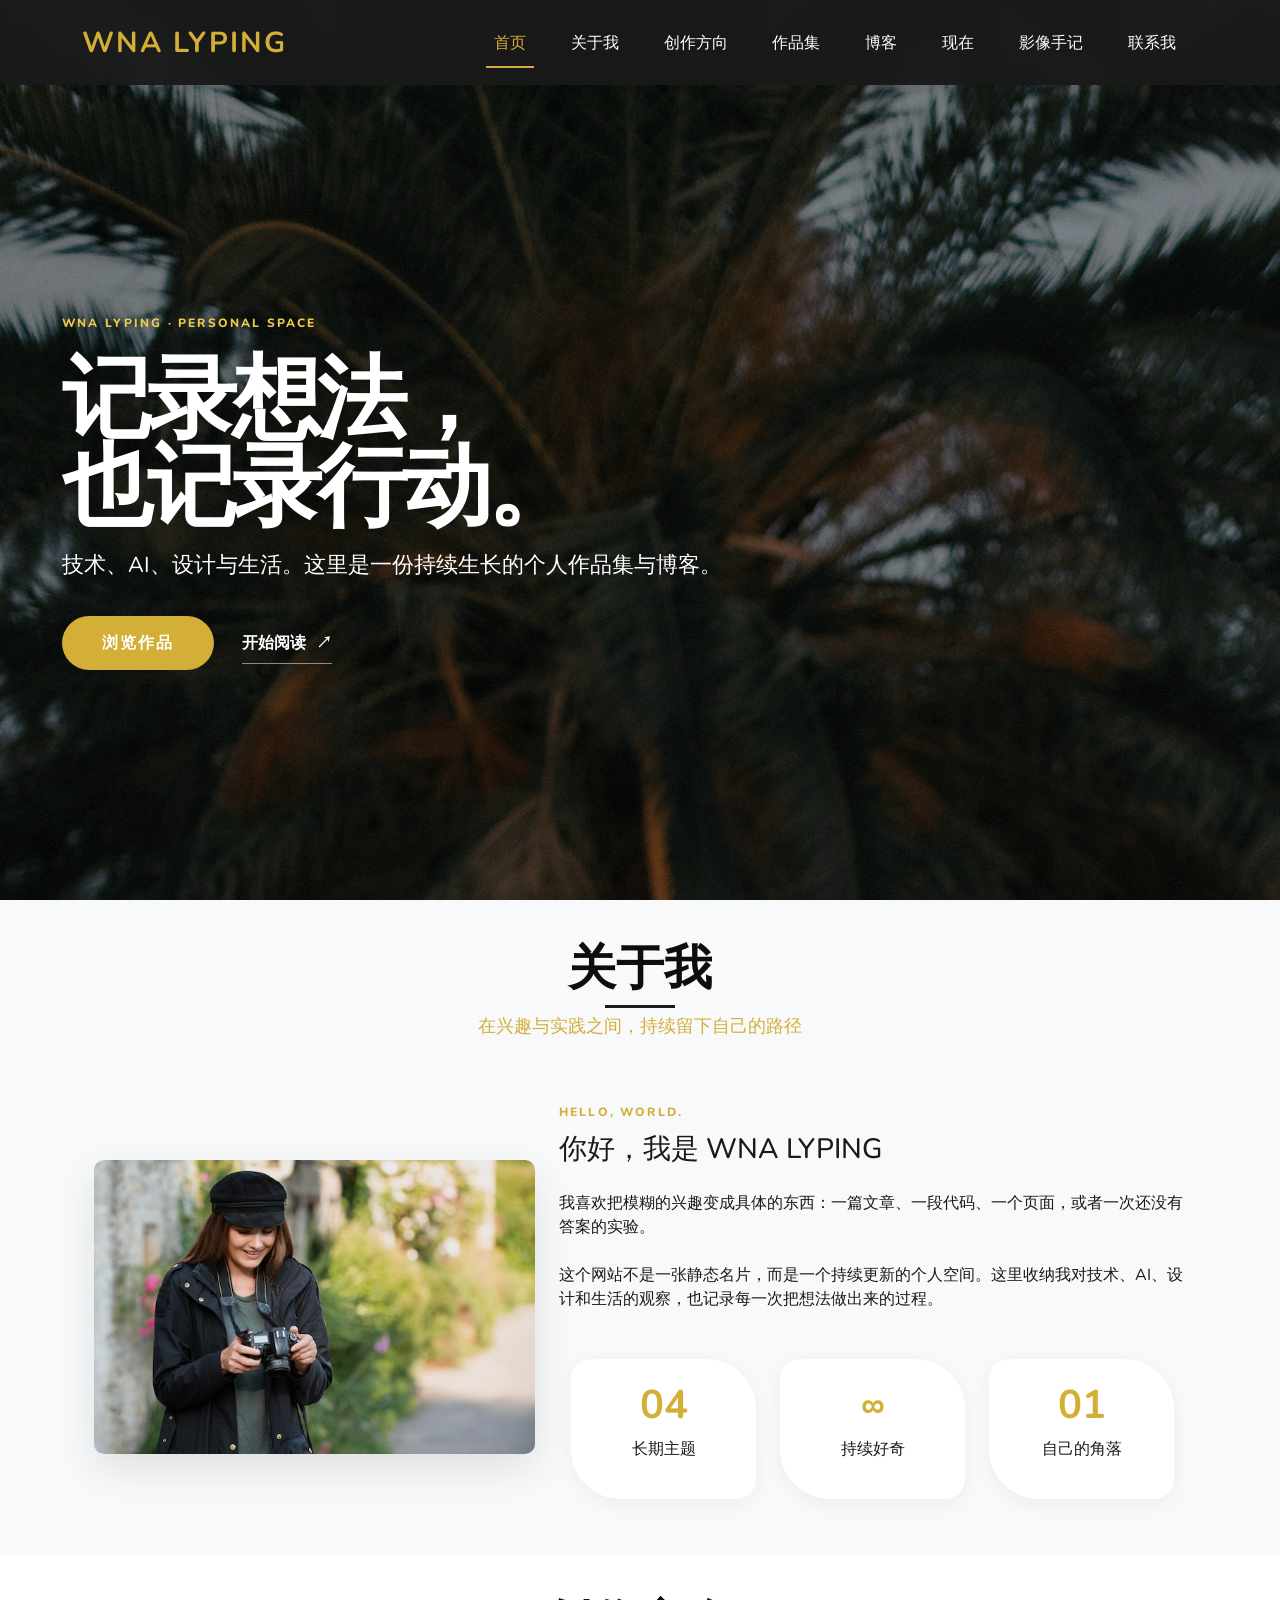
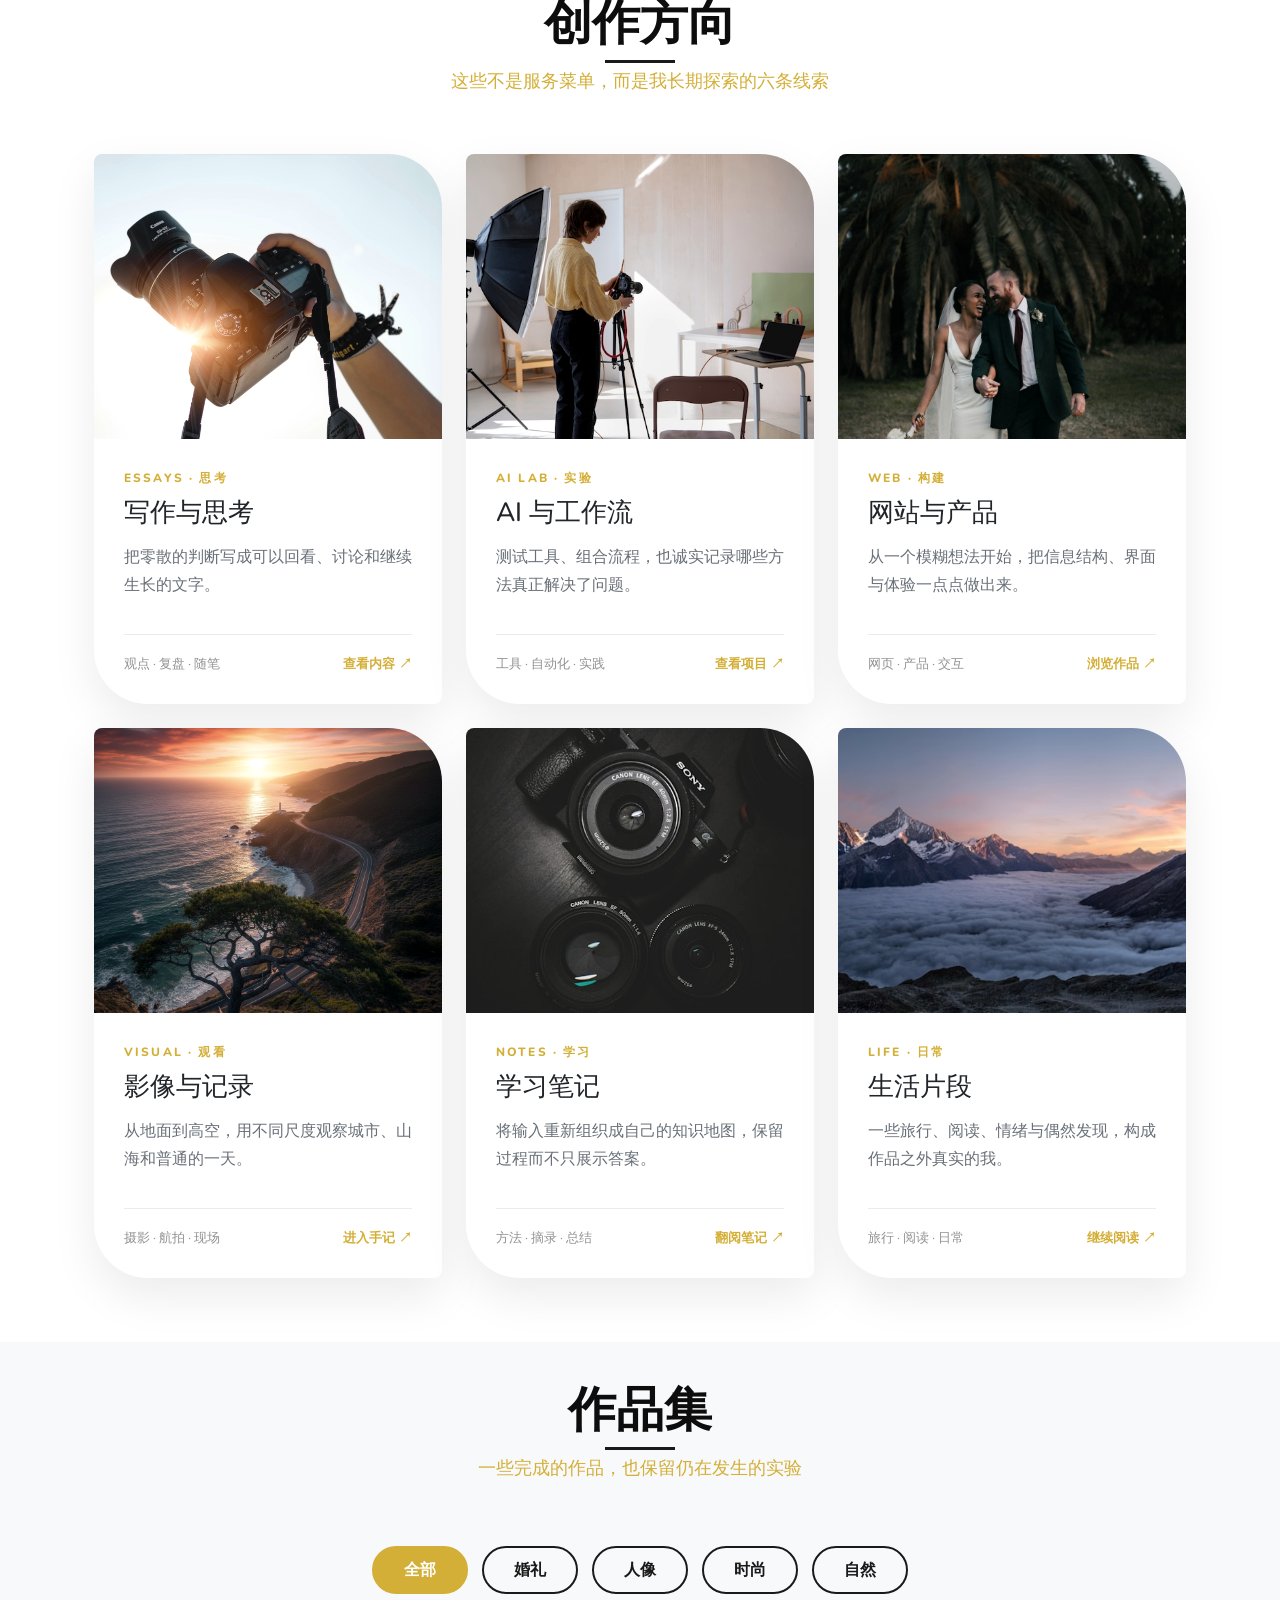
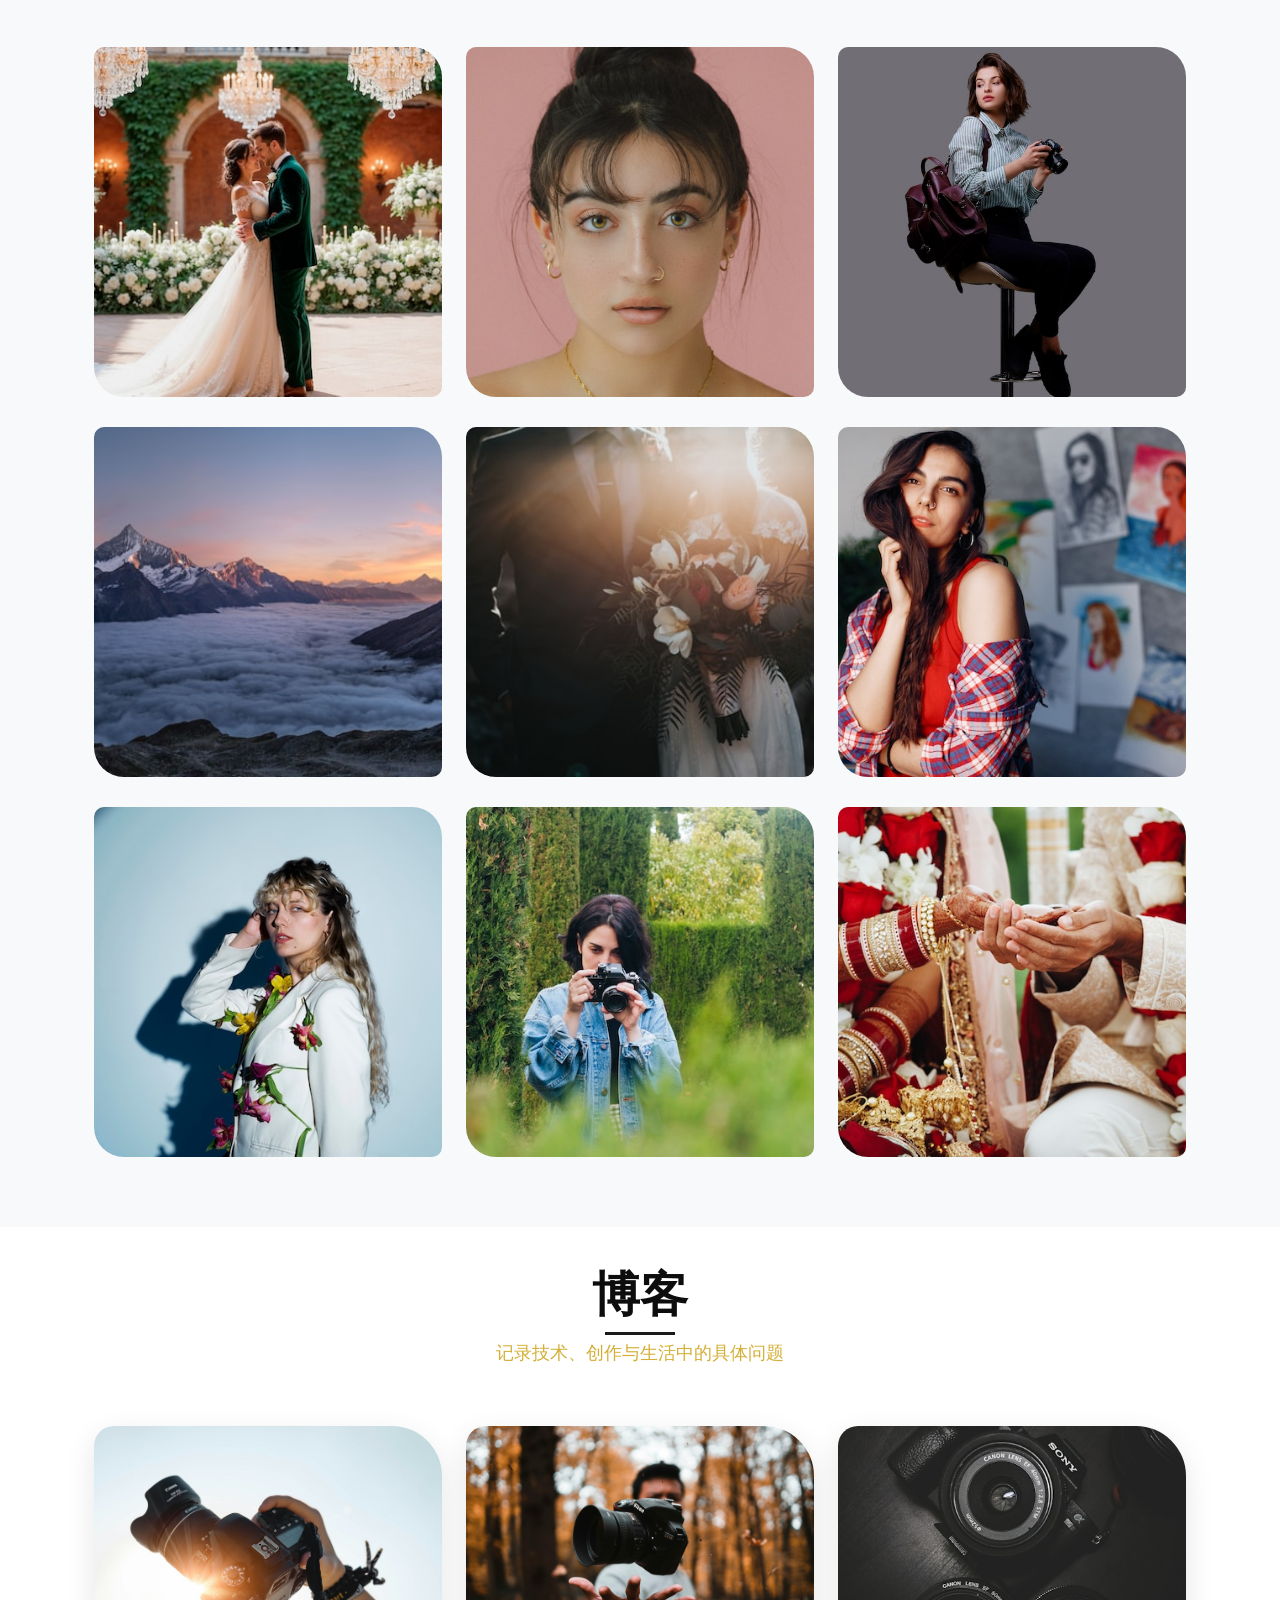
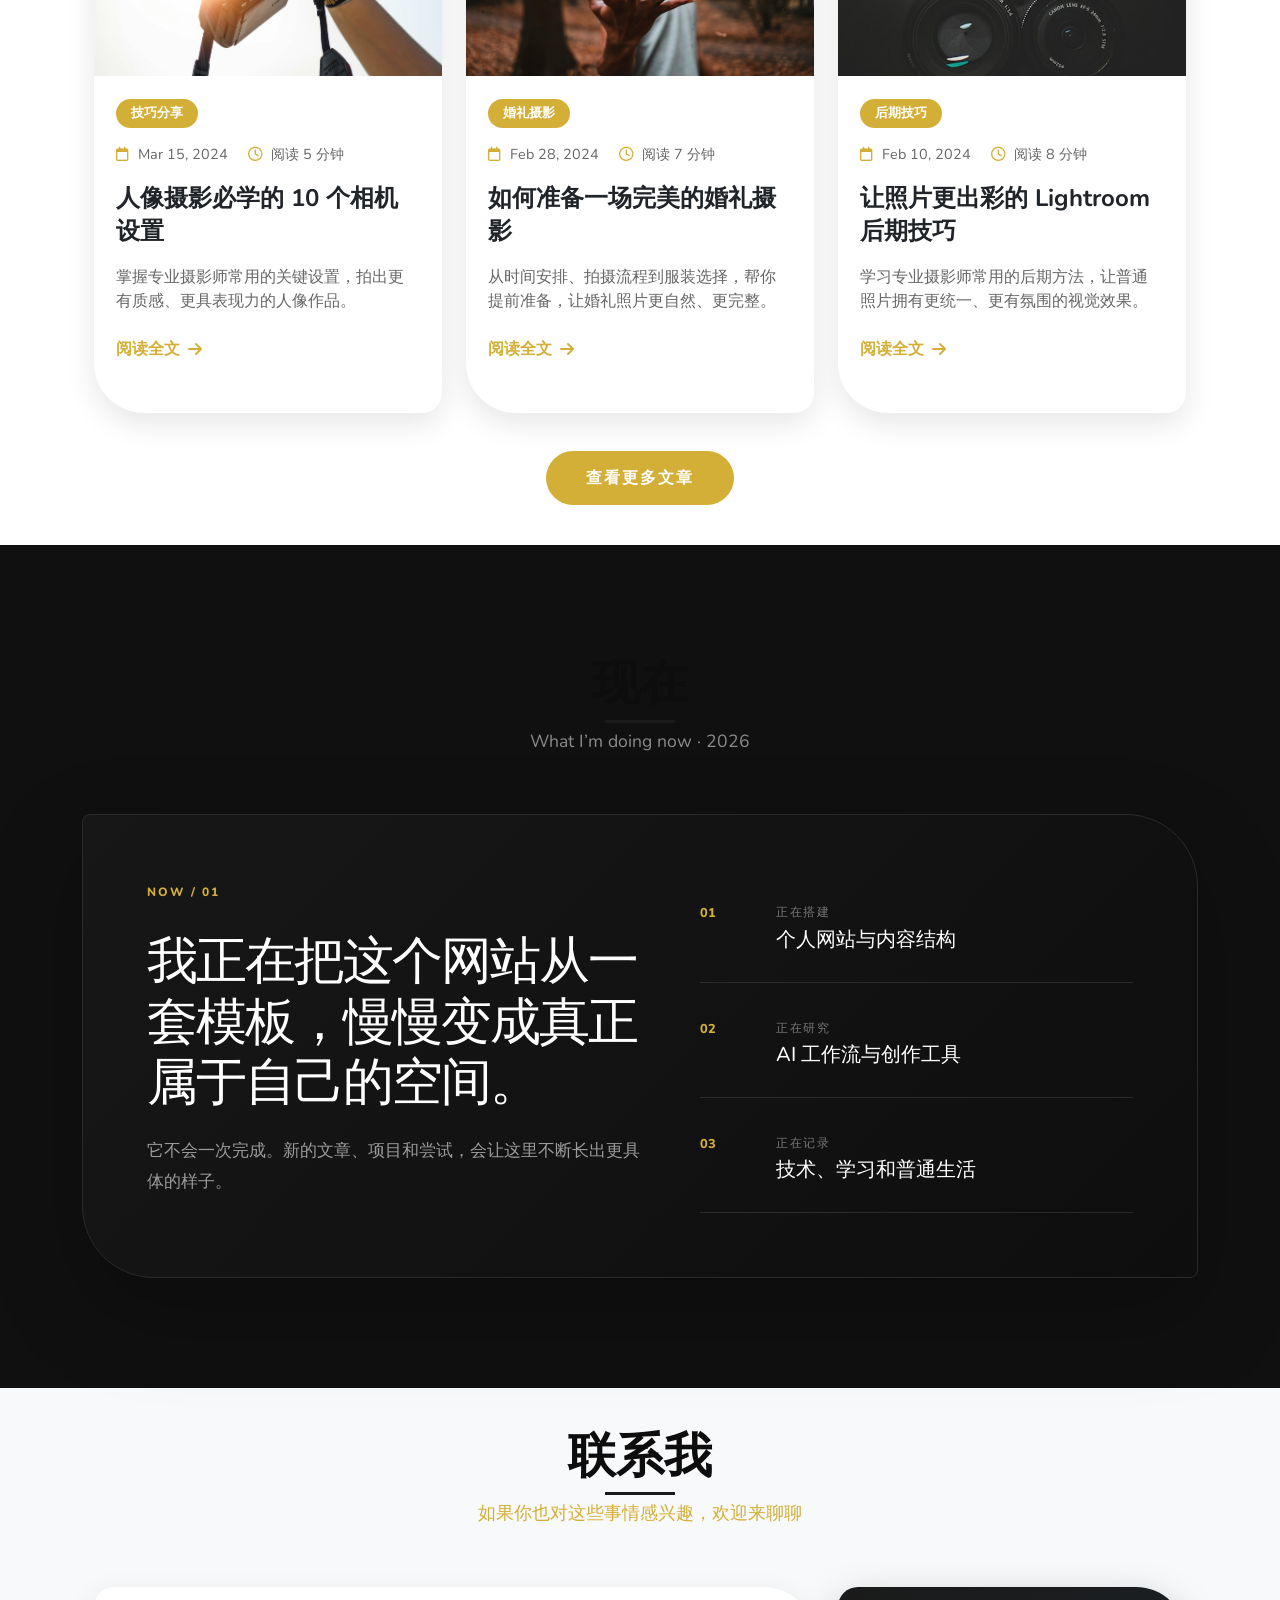
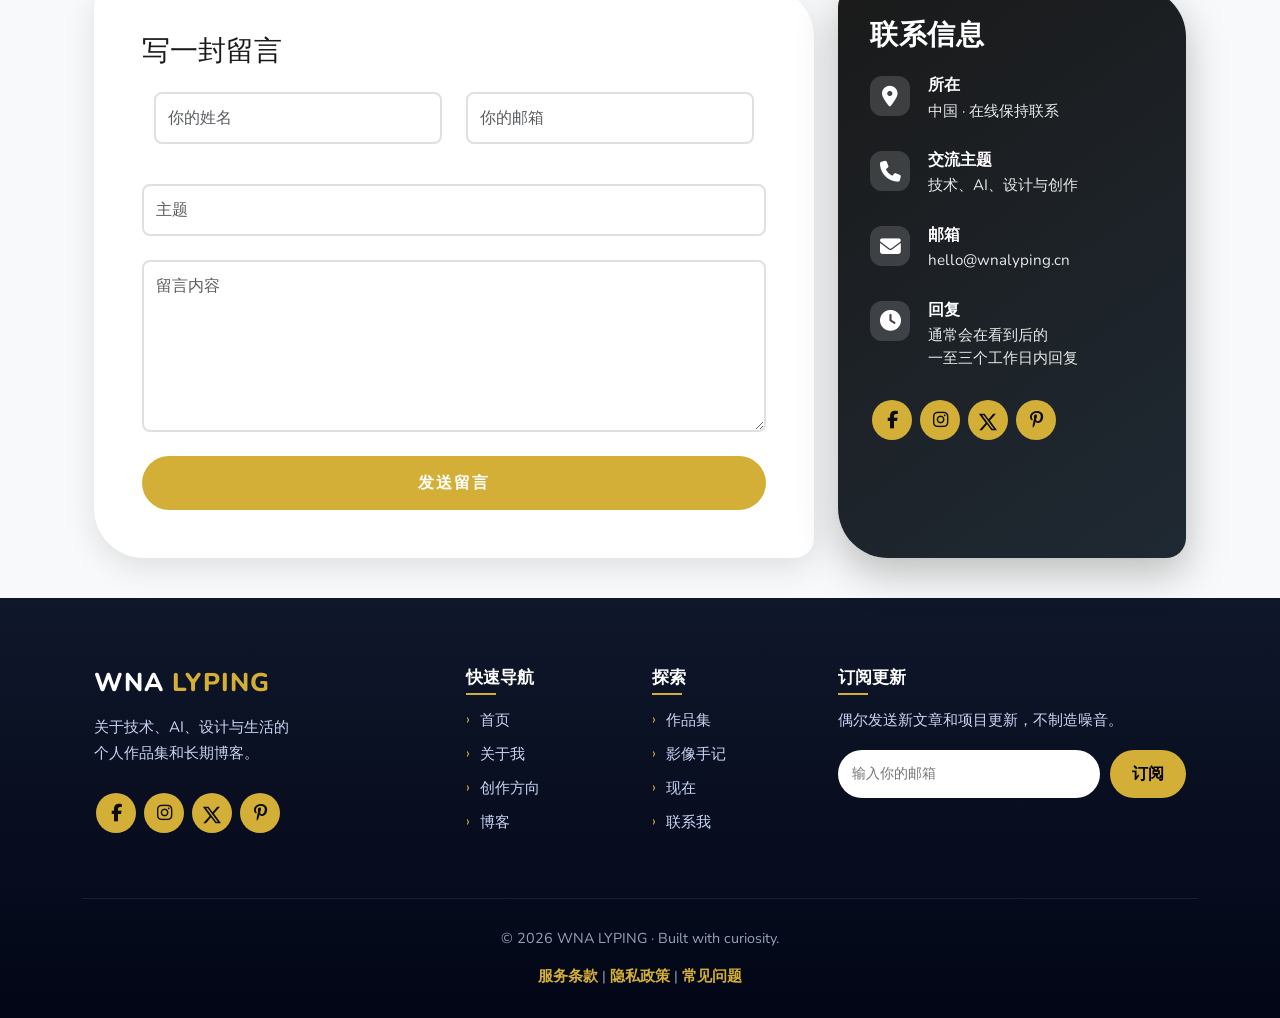
==== commit 21ba906d: "Refine personal portfolio and blog copy" ====
--- a/index.html
+++ b/index.html
@@ -204,7 +204,7 @@
         <div class="container">
             <div class="section-title">
                 <h2 data-aos="fade-up">作品集</h2>
-                <p data-aos="fade-up" data-aos-delay="200">精选作品，记录我们对影像的理解</p>
+                <p data-aos="fade-up" data-aos-delay="200">一些完成的作品，也保留仍在发生的实验</p>
             </div>
             <div class="filter-buttons" data-aos="fade-up">
                 <button class="filter-btn active" data-filter="all">全部</button>
@@ -290,8 +290,8 @@
     <section id="blog">
         <div class="container">
             <div class="section-title">
-                <h2 data-aos="fade-up">摄影博客</h2>
-                <p data-aos="fade-up" data-aos-delay="200">技巧、灵感与行业新趋势</p>
+                <h2 data-aos="fade-up">博客</h2>
+                <p data-aos="fade-up" data-aos-delay="200">记录技术、创作与生活中的具体问题</p>
             </div>
             <div class="row">
                 <div class="col-lg-4 col-md-6" data-aos="fade-up" data-aos-delay="100">
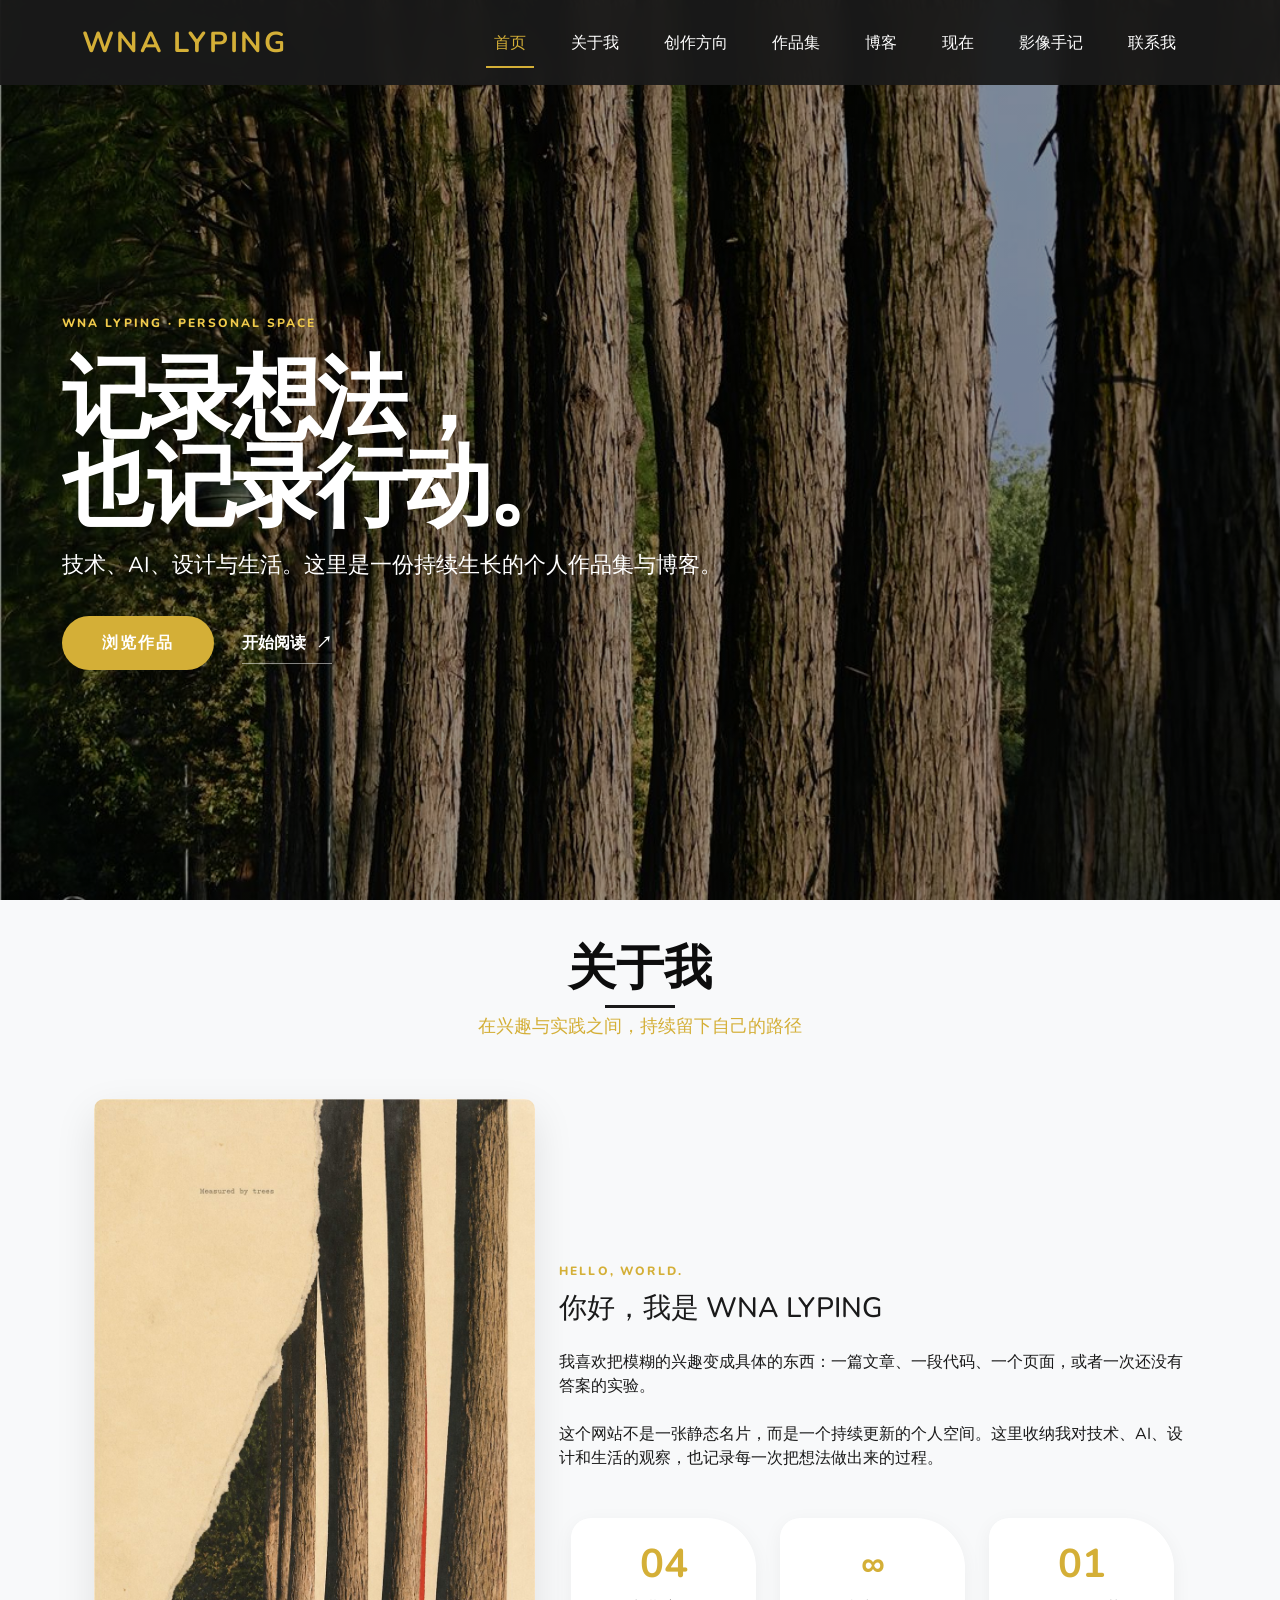
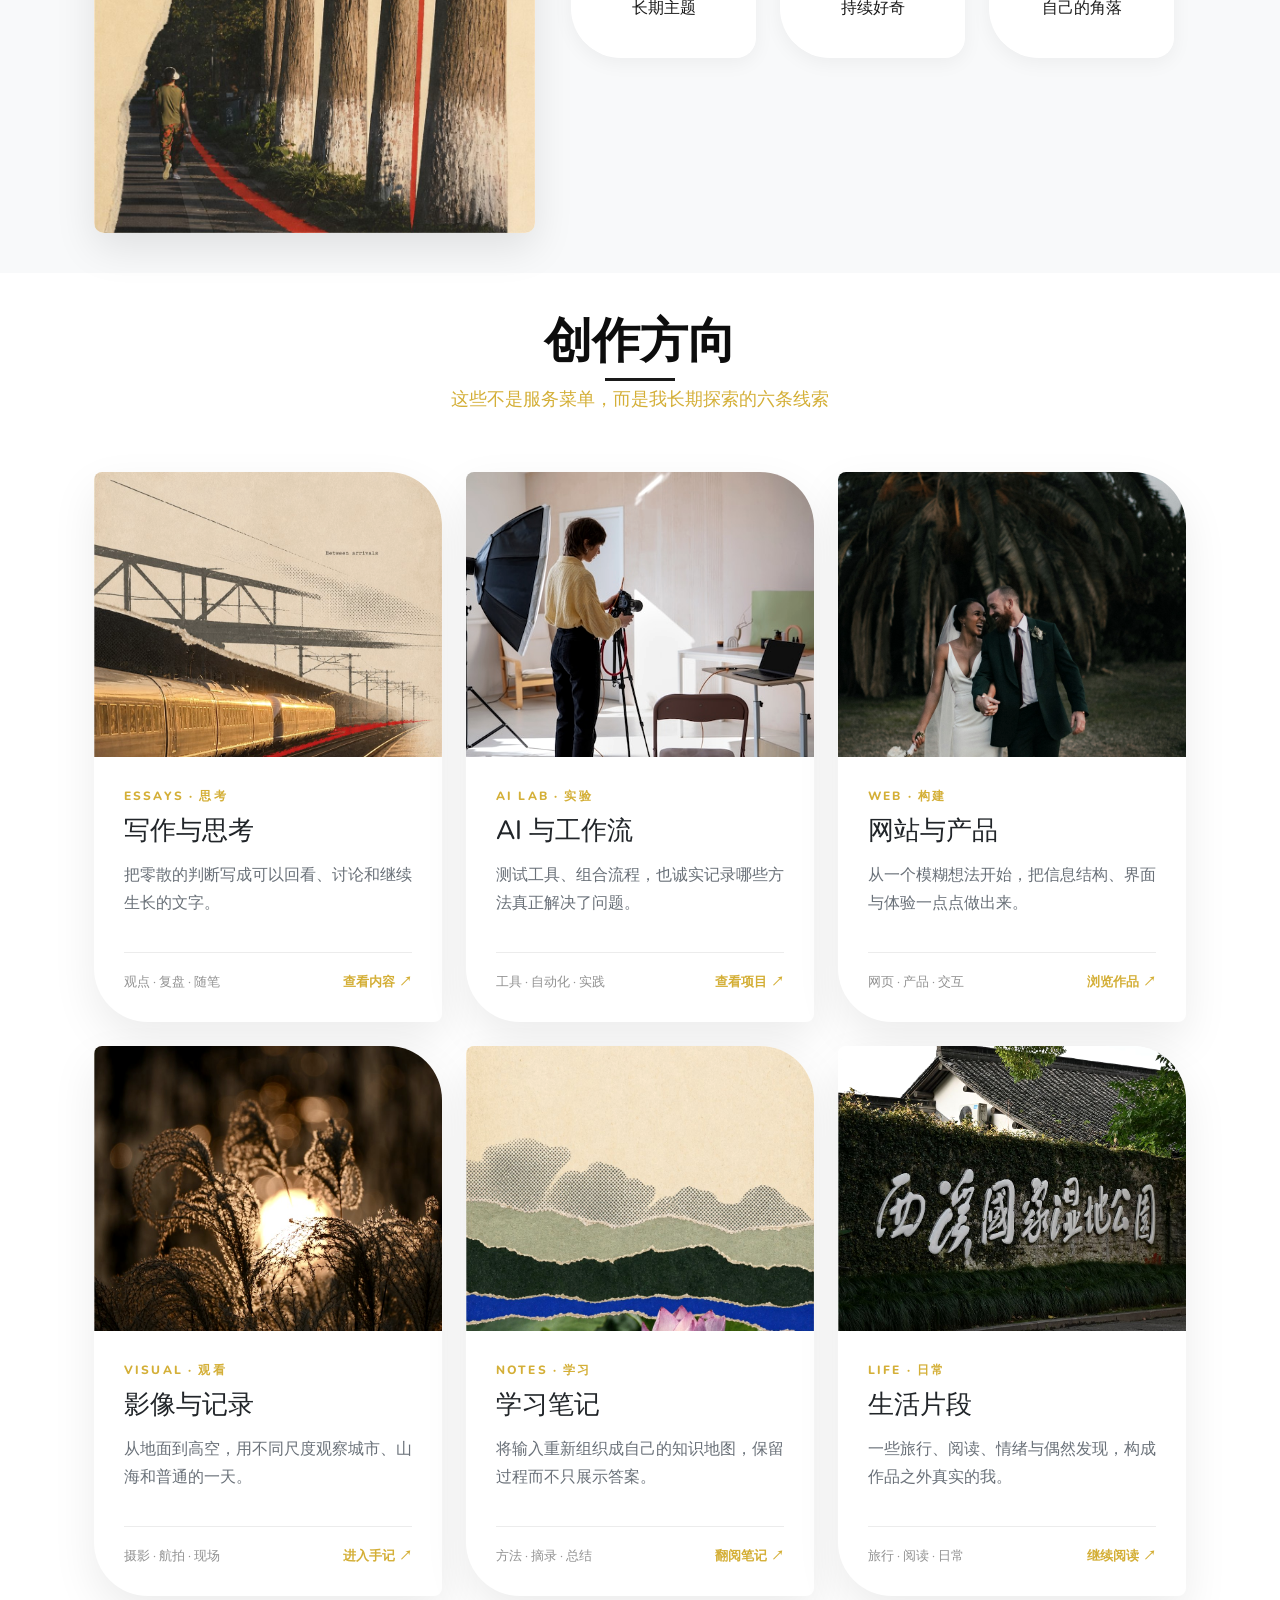
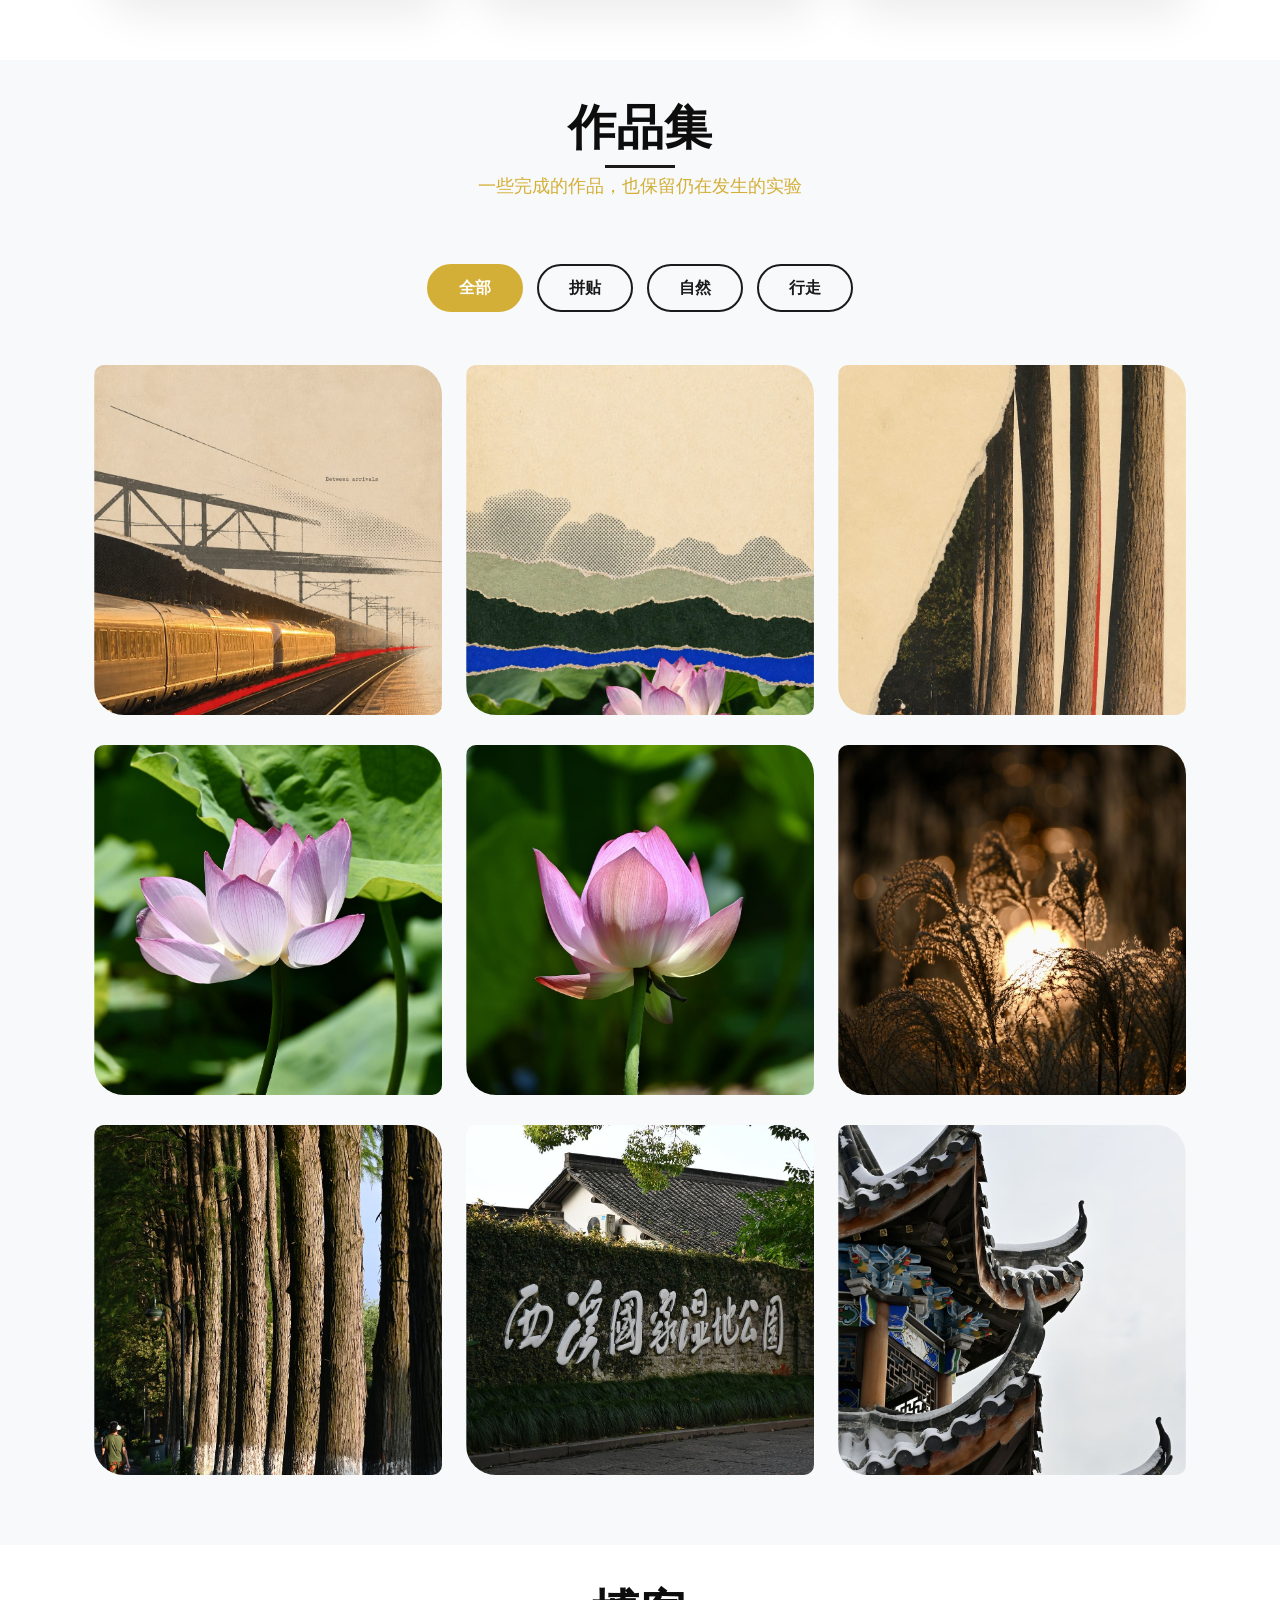
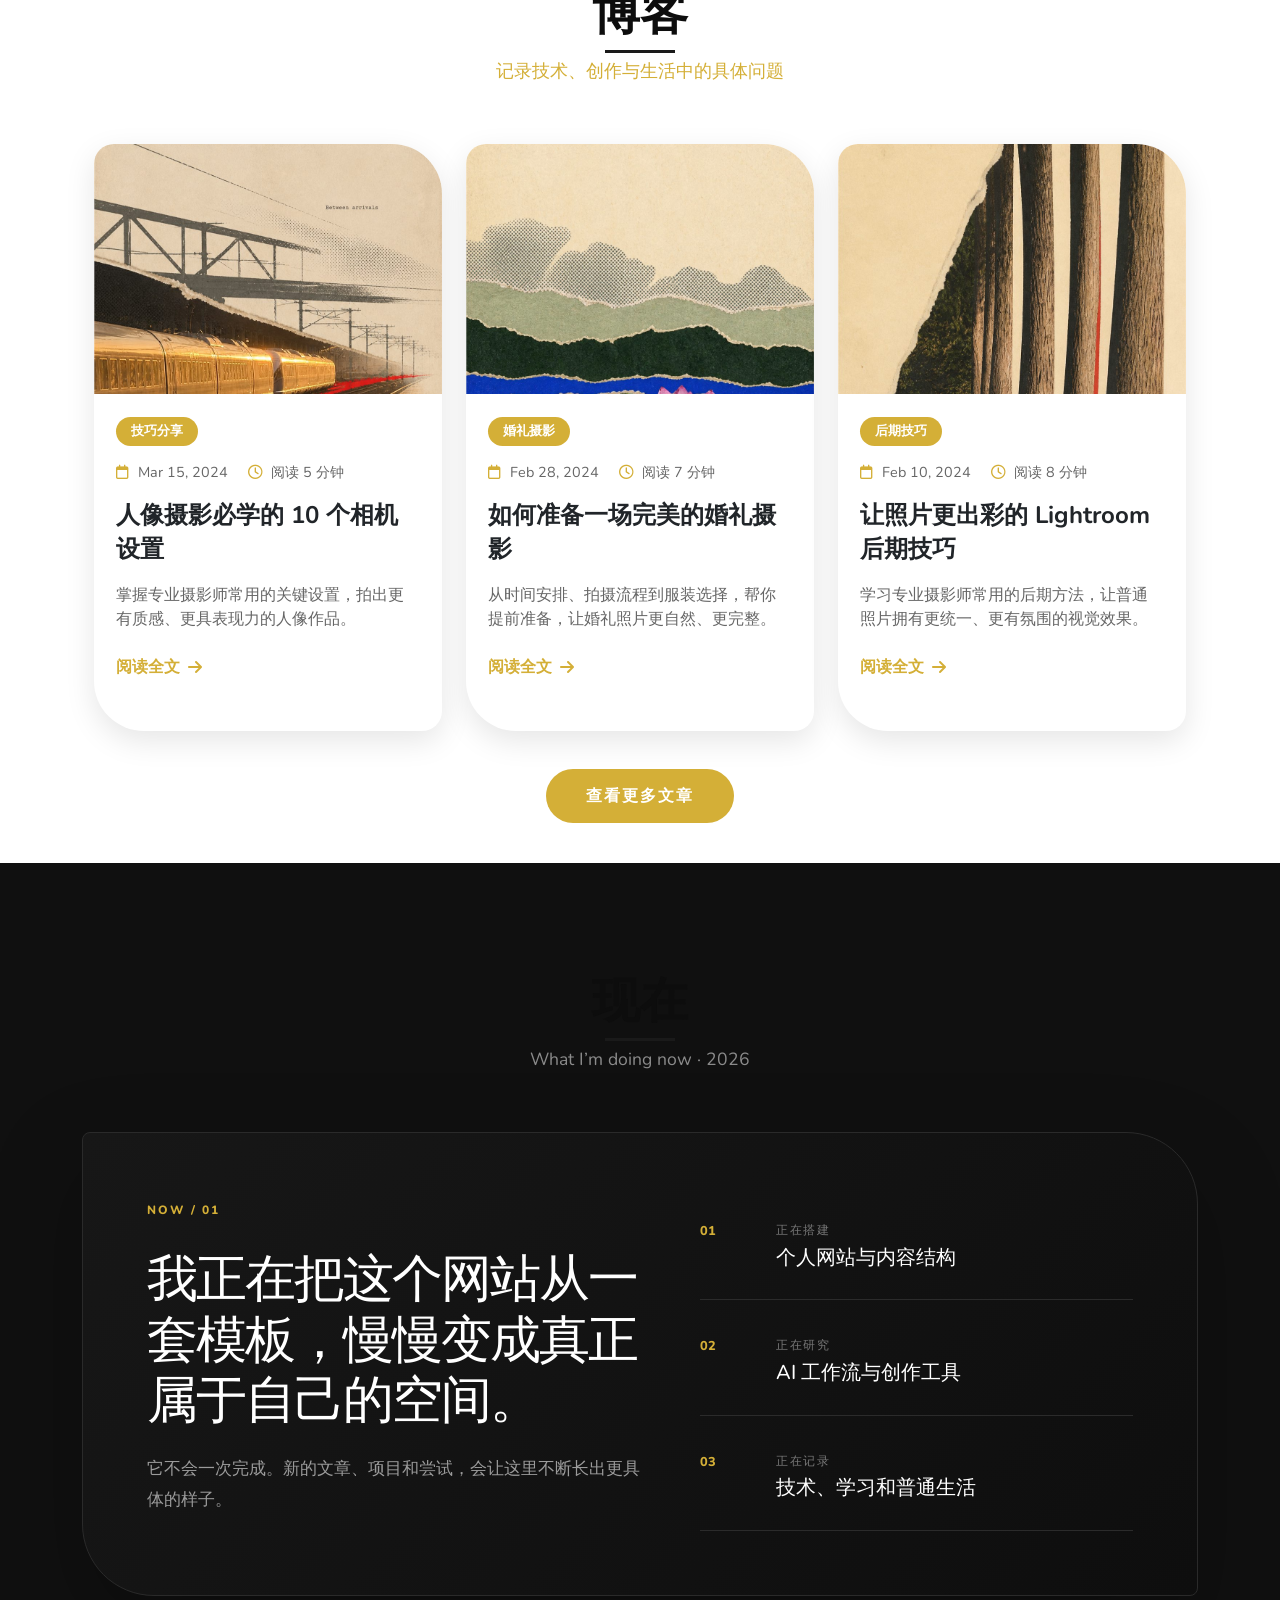
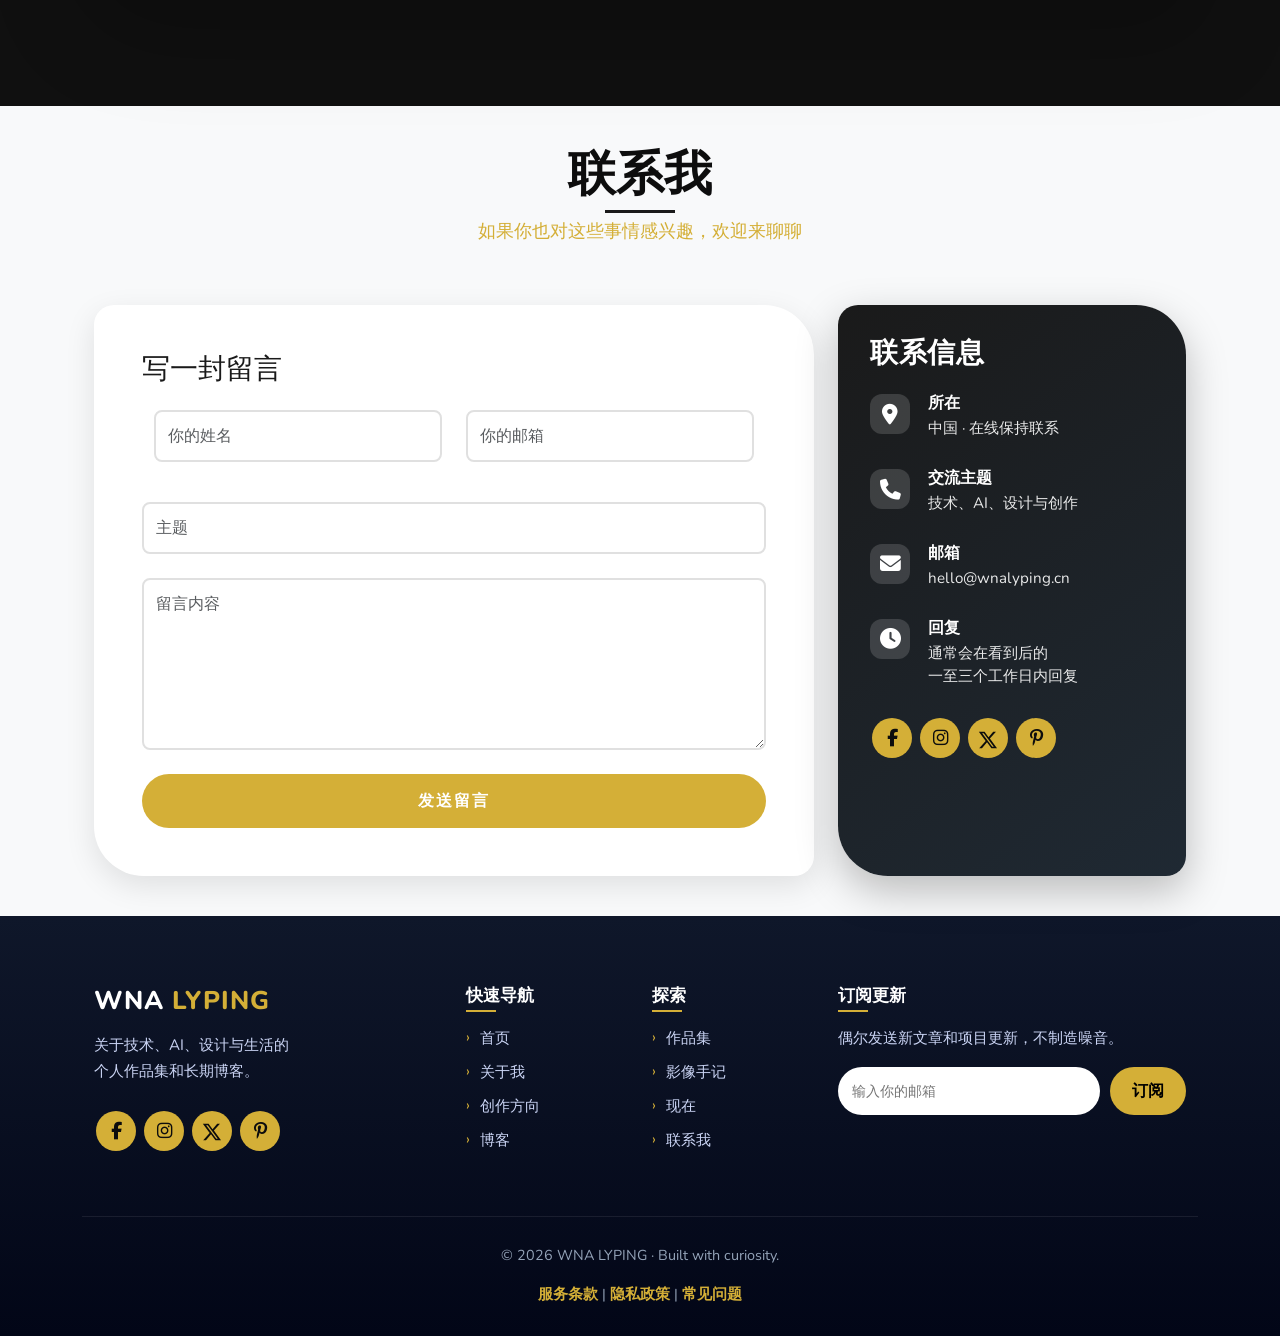
==== commit a43bb399: "Use personal photography across portfolio" ====
--- a/index.html
+++ b/index.html
@@ -10,7 +10,7 @@
     <link href="https://cdn.bootcdn.net/ajax/libs/font-awesome/6.4.0/css/all.min.css" rel="stylesheet">
     <link href="assets/css/aos.css" rel="stylesheet">
     <link href="https://fonts.googleapis.com/css2?family=Nunito:wght@300;400;600;700;800&display=swap" rel="stylesheet">
-    <link href="assets/css/style.css?v=20260923-personal" rel="stylesheet">
+    <link href="assets/css/style.css?v=20260923-personal-photos" rel="stylesheet">
 </head>
 
 <body>
@@ -67,8 +67,7 @@
             <div class="row align-items-center">
                 <div class="col-lg-5 mb-4 mb-lg-0">
                     <div class="about-img" data-aos="fade-right">
-                        <img src="assets/images/female-traveler-using-professional-camera-new-memories_23-2149084344.jpg"
-                            alt="创作者的日常记录">
+                        <img src="assets/images/personal-collage-trees.jpg" alt="以树木和行走为主题的个人拼贴作品">
                     </div>
                 </div>
                 <div class="col-lg-7">
@@ -111,7 +110,7 @@
             <div class="row">
                 <div class="col-lg-4 col-md-6 mb-4" data-aos="fade-up" data-aos-delay="100">
                     <div class="card service-card personal-direction-card">
-                        <img src="assets/images/photo-1554048612-b6a482bc67e5.jpeg" alt="写作与思考">
+                        <img src="assets/images/personal-collage-train.jpg" alt="列车与抵达主题拼贴作品">
                         <div class="card-body">
                             <span class="direction-kicker">ESSAYS · 思考</span>
                             <h4>写作与思考</h4>
@@ -154,7 +153,7 @@
                 </div>
                 <div class="col-lg-4 col-md-6 mb-4" data-aos="fade-up" data-aos-delay="100">
                     <div class="card service-card personal-direction-card">
-                        <img src="assets/images/dronephoto.png" alt="影像与记录">
+                        <img src="assets/images/personal-sunset-reeds.jpg" alt="夕阳下的芦苇">
                         <div class="card-body">
                             <span class="direction-kicker">VISUAL · 观看</span>
                             <h4>影像与记录</h4>
@@ -168,7 +167,7 @@
                 </div>
                 <div class="col-lg-4 col-md-6 mb-4" data-aos="fade-up" data-aos-delay="200">
                     <div class="card service-card personal-direction-card">
-                        <img src="assets/images/photo-1516035069371-29a1b244cc32.jpg" alt="学习笔记">
+                        <img src="assets/images/personal-collage-lotus.jpg" alt="荷花与静水主题拼贴作品">
                         <div class="card-body">
                             <span class="direction-kicker">NOTES · 学习</span>
                             <h4>学习笔记</h4>
@@ -183,7 +182,7 @@
                 </div>
                 <div class="col-lg-4 col-md-6 mb-4" data-aos="fade-up" data-aos-delay="300">
                     <div class="card service-card personal-direction-card">
-                        <img src="assets/images/photo-1506905925346-21bda4d32df4.jpg" alt="生活片段">
+                        <img src="assets/images/personal-west-lake.jpg" alt="西溪国家湿地公园">
                         <div class="card-body">
                             <span class="direction-kicker">LIFE · 日常</span>
                             <h4>生活片段</h4>
@@ -208,76 +207,69 @@
             </div>
             <div class="filter-buttons" data-aos="fade-up">
                 <button class="filter-btn active" data-filter="all">全部</button>
-                <button class="filter-btn" data-filter="wedding">婚礼</button>
-                <button class="filter-btn" data-filter="portrait">人像</button>
-                <button class="filter-btn" data-filter="fashion">时尚</button>
+                <button class="filter-btn" data-filter="collage">拼贴</button>
                 <button class="filter-btn" data-filter="nature">自然</button>
+                <button class="filter-btn" data-filter="city">行走</button>
             </div>
             <div class="row" id="gallery">
-                <div class="col-lg-4 col-md-6 gallery-item" data-category="wedding" data-aos="zoom-in">
-                    <img src="assets/images/elegant-wedding-ceremony-with-couple-love_23-2151976652.jpg"
-                        alt="婚礼">
-                    <div class="gallery-overlay">
-                        <i class="fas fa-search-plus"></i>
-                    </div>
-                </div>
-                <div class="col-lg-4 col-md-6 gallery-item" data-category="portrait" data-aos="zoom-in"
+                <div class="col-lg-4 col-md-6 gallery-item" data-category="collage" data-aos="zoom-in">
+                    <img src="assets/images/personal-collage-train.jpg" alt="抵达之间，列车主题拼贴">
+                    <div class="gallery-overlay">
+                        <i class="fas fa-search-plus"></i>
+                    </div>
+                </div>
+                <div class="col-lg-4 col-md-6 gallery-item" data-category="collage" data-aos="zoom-in"
                     data-aos-delay="100">
-                    <img src="assets/images/photo-1531746020798-e6953c6e8e04.jpg" alt="人像">
-                    <div class="gallery-overlay">
-                        <i class="fas fa-search-plus"></i>
-                    </div>
-                </div>
-                <div class="col-lg-4 col-md-6 gallery-item" data-category="fashion" data-aos="zoom-in"
+                    <img src="assets/images/personal-collage-lotus.jpg" alt="静水与光，荷花主题拼贴">
+                    <div class="gallery-overlay">
+                        <i class="fas fa-search-plus"></i>
+                    </div>
+                </div>
+                <div class="col-lg-4 col-md-6 gallery-item" data-category="collage" data-aos="zoom-in"
                     data-aos-delay="200">
-                    <img src="assets/images/positive-young-female-isolated-grey-background_613910-8500.jpg"
-                        alt="时尚">
+                    <img src="assets/images/personal-collage-trees.jpg" alt="由树丈量，林间行走主题拼贴">
                     <div class="gallery-overlay">
                         <i class="fas fa-search-plus"></i>
                     </div>
                 </div>
                 <div class="col-lg-4 col-md-6 gallery-item" data-category="nature" data-aos="zoom-in"
                     data-aos-delay="300">
-                    <img src="assets/images/photo-1506905925346-21bda4d32df4.jpg" alt="自然">
-                    <div class="gallery-overlay">
-                        <i class="fas fa-search-plus"></i>
-                    </div>
-                </div>
-                <div class="col-lg-4 col-md-6 gallery-item" data-category="wedding" data-aos="zoom-in"
+                    <img src="assets/images/personal-lotus-open.jpg" alt="盛开的荷花">
+                    <div class="gallery-overlay">
+                        <i class="fas fa-search-plus"></i>
+                    </div>
+                </div>
+                <div class="col-lg-4 col-md-6 gallery-item" data-category="nature" data-aos="zoom-in"
                     data-aos-delay="400">
-                    <img src="assets/images/photo-1519741497674-611481863552.jpg" alt="婚礼">
-                    <div class="gallery-overlay">
-                        <i class="fas fa-search-plus"></i>
-                    </div>
-                </div>
-                <div class="col-lg-4 col-md-6 gallery-item" data-category="portrait" data-aos="zoom-in"
+                    <img src="assets/images/personal-lotus-bud.jpg" alt="光线下的荷花花苞">
+                    <div class="gallery-overlay">
+                        <i class="fas fa-search-plus"></i>
+                    </div>
+                </div>
+                <div class="col-lg-4 col-md-6 gallery-item" data-category="nature" data-aos="zoom-in"
                     data-aos-delay="500">
-                    <img src="assets/images/fashion-girl-standing-studio_1157-20870.jpg"
-                        alt="人像">
-                    <div class="gallery-overlay">
-                        <i class="fas fa-search-plus"></i>
-                    </div>
-                </div>
-                <div class="col-lg-4 col-md-6 gallery-item" data-category="fashion" data-aos="zoom-in"
+                    <img src="assets/images/personal-sunset-reeds.jpg" alt="夕阳穿过芦苇">
+                    <div class="gallery-overlay">
+                        <i class="fas fa-search-plus"></i>
+                    </div>
+                </div>
+                <div class="col-lg-4 col-md-6 gallery-item" data-category="city" data-aos="zoom-in"
                     data-aos-delay="600">
-                    <img src="assets/images/beautiful-blonde-woman-blue-light_23-2149478942.jpg"
-                        alt="时尚">
-                    <div class="gallery-overlay">
-                        <i class="fas fa-search-plus"></i>
-                    </div>
-                </div>
-                <div class="col-lg-4 col-md-6 gallery-item" data-category="nature" data-aos="zoom-in"
+                    <img src="assets/images/personal-tree-walk.jpg" alt="林荫道上的行人">
+                    <div class="gallery-overlay">
+                        <i class="fas fa-search-plus"></i>
+                    </div>
+                </div>
+                <div class="col-lg-4 col-md-6 gallery-item" data-category="city" data-aos="zoom-in"
                     data-aos-delay="700">
-                    <img src="assets/images/portrait-young-female-photographer-taking-picture-nature-with-camera_23-2148222009.jpg"
-                        alt="自然">
-                    <div class="gallery-overlay">
-                        <i class="fas fa-search-plus"></i>
-                    </div>
-                </div>
-                <div class="col-lg-4 col-md-6 gallery-item" data-category="wedding" data-aos="zoom-in"
+                    <img src="assets/images/personal-west-lake.jpg" alt="西溪国家湿地公园入口">
+                    <div class="gallery-overlay">
+                        <i class="fas fa-search-plus"></i>
+                    </div>
+                </div>
+                <div class="col-lg-4 col-md-6 gallery-item" data-category="city" data-aos="zoom-in"
                     data-aos-delay="800">
-                    <img src="assets/images/hands-indian-bride-groom-intertwined-together-making-authentic-wedding-ritual_8353-10047.jpg"
-                        alt="婚礼">
+                    <img src="assets/images/personal-snow-roof.jpg" alt="雪中的传统屋檐">
                     <div class="gallery-overlay">
                         <i class="fas fa-search-plus"></i>
                     </div>
@@ -296,7 +288,7 @@
             <div class="row">
                 <div class="col-lg-4 col-md-6" data-aos="fade-up" data-aos-delay="100">
                     <div class="card blog-card">
-                        <img src="assets/images/photo-1554048612-b6a482bc67e5.jpeg" alt="博客 Post">
+                        <img src="assets/images/personal-collage-train.jpg" alt="抵达之间主题拼贴">
                         <div class="card-body">
                             <span class="blog-category">技巧分享</span>
                             <div class="blog-meta">
@@ -311,7 +303,7 @@
                 </div>
                 <div class="col-lg-4 col-md-6" data-aos="fade-up" data-aos-delay="200">
                     <div class="card blog-card">
-                        <img src="assets/images/photo-1542038784456-1ea8e935640e.jpeg" alt="博客 Post">
+                        <img src="assets/images/personal-collage-lotus.jpg" alt="静水与光主题拼贴">
                         <div class="card-body">
                             <span class="blog-category">婚礼摄影</span>
                             <div class="blog-meta">
@@ -326,7 +318,7 @@
                 </div>
                 <div class="col-lg-4 col-md-6" data-aos="fade-up" data-aos-delay="300">
                     <div class="card blog-card">
-                        <img src="assets/images/photo-1516035069371-29a1b244cc32.jpg" alt="博客 Post">
+                        <img src="assets/images/personal-collage-trees.jpg" alt="由树丈量主题拼贴">
                         <div class="card-body">
                             <span class="blog-category">后期技巧</span>
                             <div class="blog-meta">
--- a/assets/css/style.css
+++ b/assets/css/style.css
@@ -146,17 +146,25 @@
 
 .hero-slide:first-child {
   background: linear-gradient(rgba(0, 0, 0, 0.4), rgba(0, 0, 0, 0.4)),
-    url("../images/photo-1606216794074-735e91aa2c92.jpeg");
+    url("../images/personal-tree-walk.jpg");
 }
 
 .hero-slide:nth-child(2) {
   background: linear-gradient(rgba(0, 0, 0, 0.4), rgba(0, 0, 0, 0.4)),
-    url("../images/photo-1519741497674-611481863552.jpeg");
+    url("../images/personal-tree-sky.jpg");
 }
 
 .hero-slide:nth-child(3) {
   background: linear-gradient(rgba(0, 0, 0, 0.4), rgba(0, 0, 0, 0.4)),
-    url("../images/photo-1542038784456-1ea8e935640e.jpeg");
+    url("../images/personal-old-tree.jpg");
+}
+
+.hero-slide:first-child,
+.hero-slide:nth-child(2),
+.hero-slide:nth-child(3) {
+  background-size: cover;
+  background-position: center;
+  background-repeat: no-repeat;
 }
 
 .hero-content {
@@ -4077,7 +4085,7 @@
     color: #fff;
     background:
         linear-gradient(90deg, rgba(4, 4, 4, 0.92) 0%, rgba(7, 7, 7, 0.66) 48%, rgba(8, 8, 8, 0.18) 100%),
-        url("../images/dronephoto.png") center / cover no-repeat;
+        url("../images/personal-tree-walk.jpg") center / cover no-repeat;
 }
 
 .image-notes-hero-content {
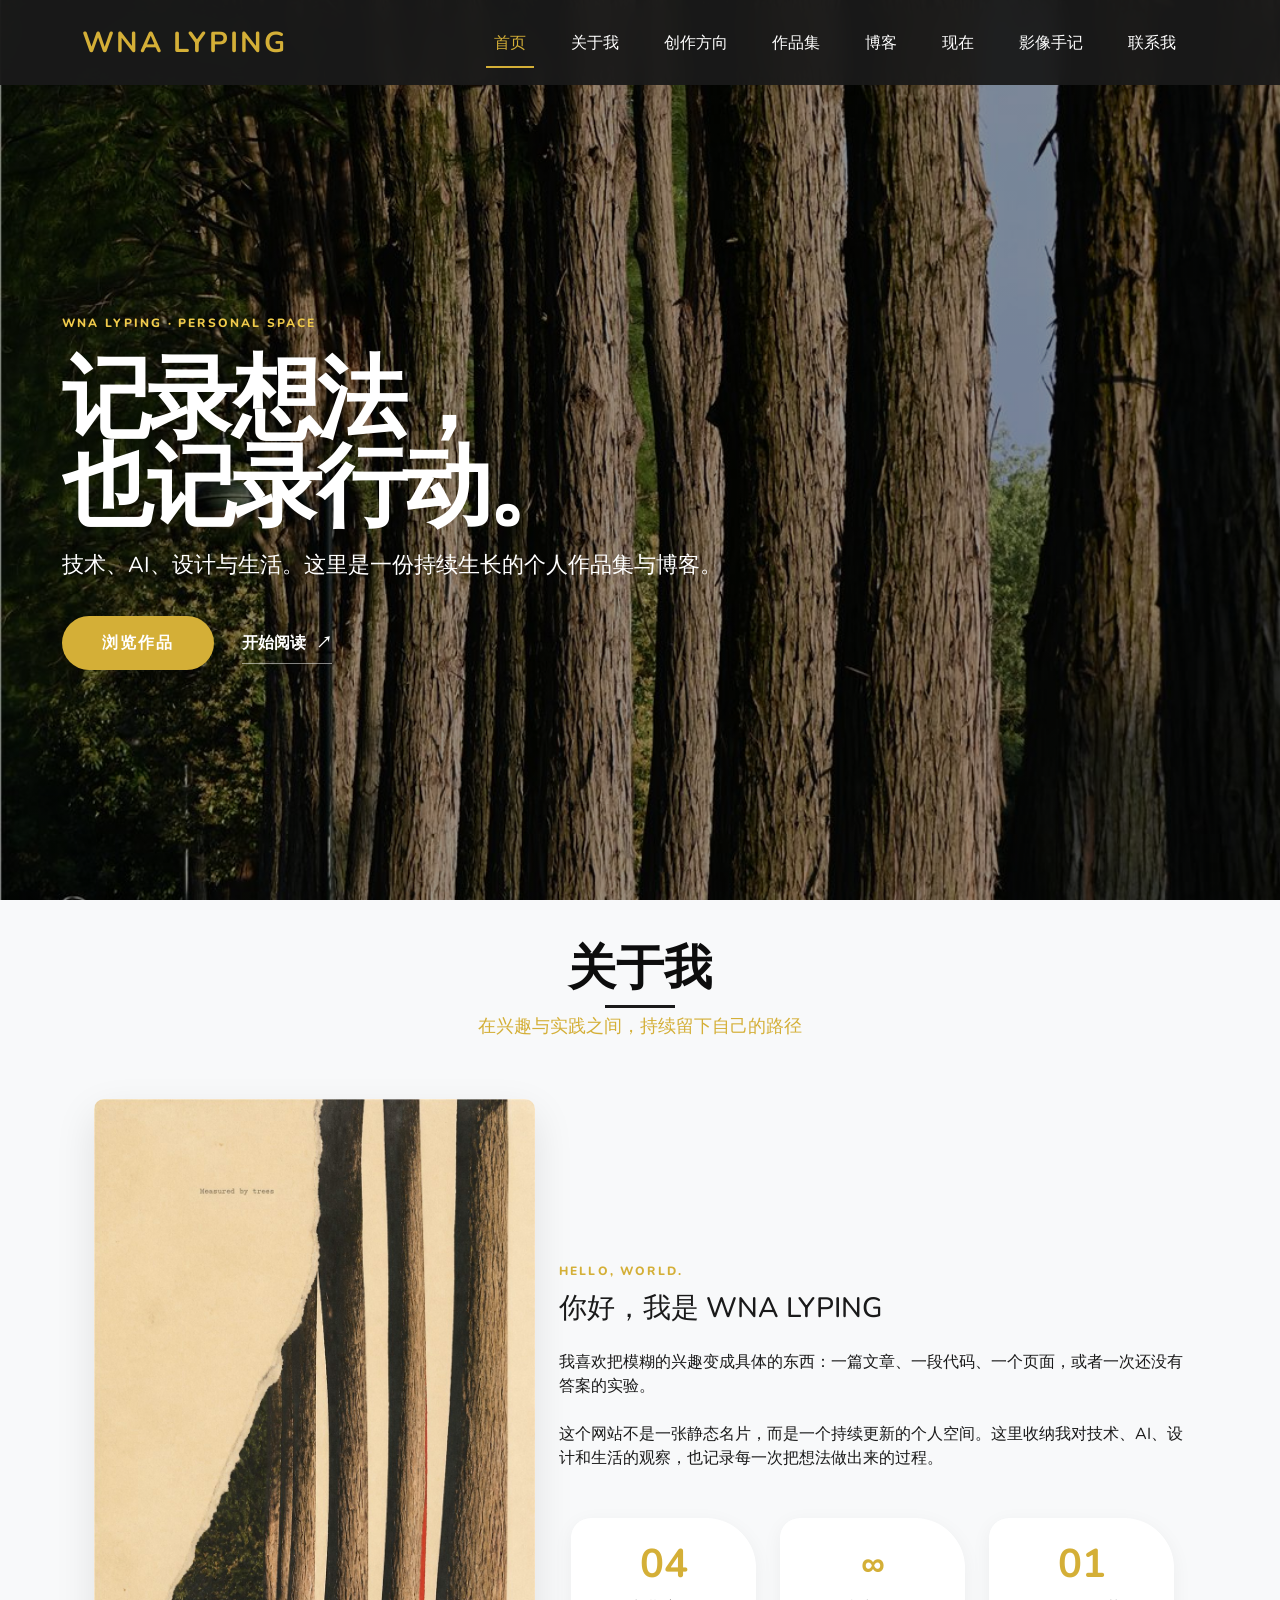
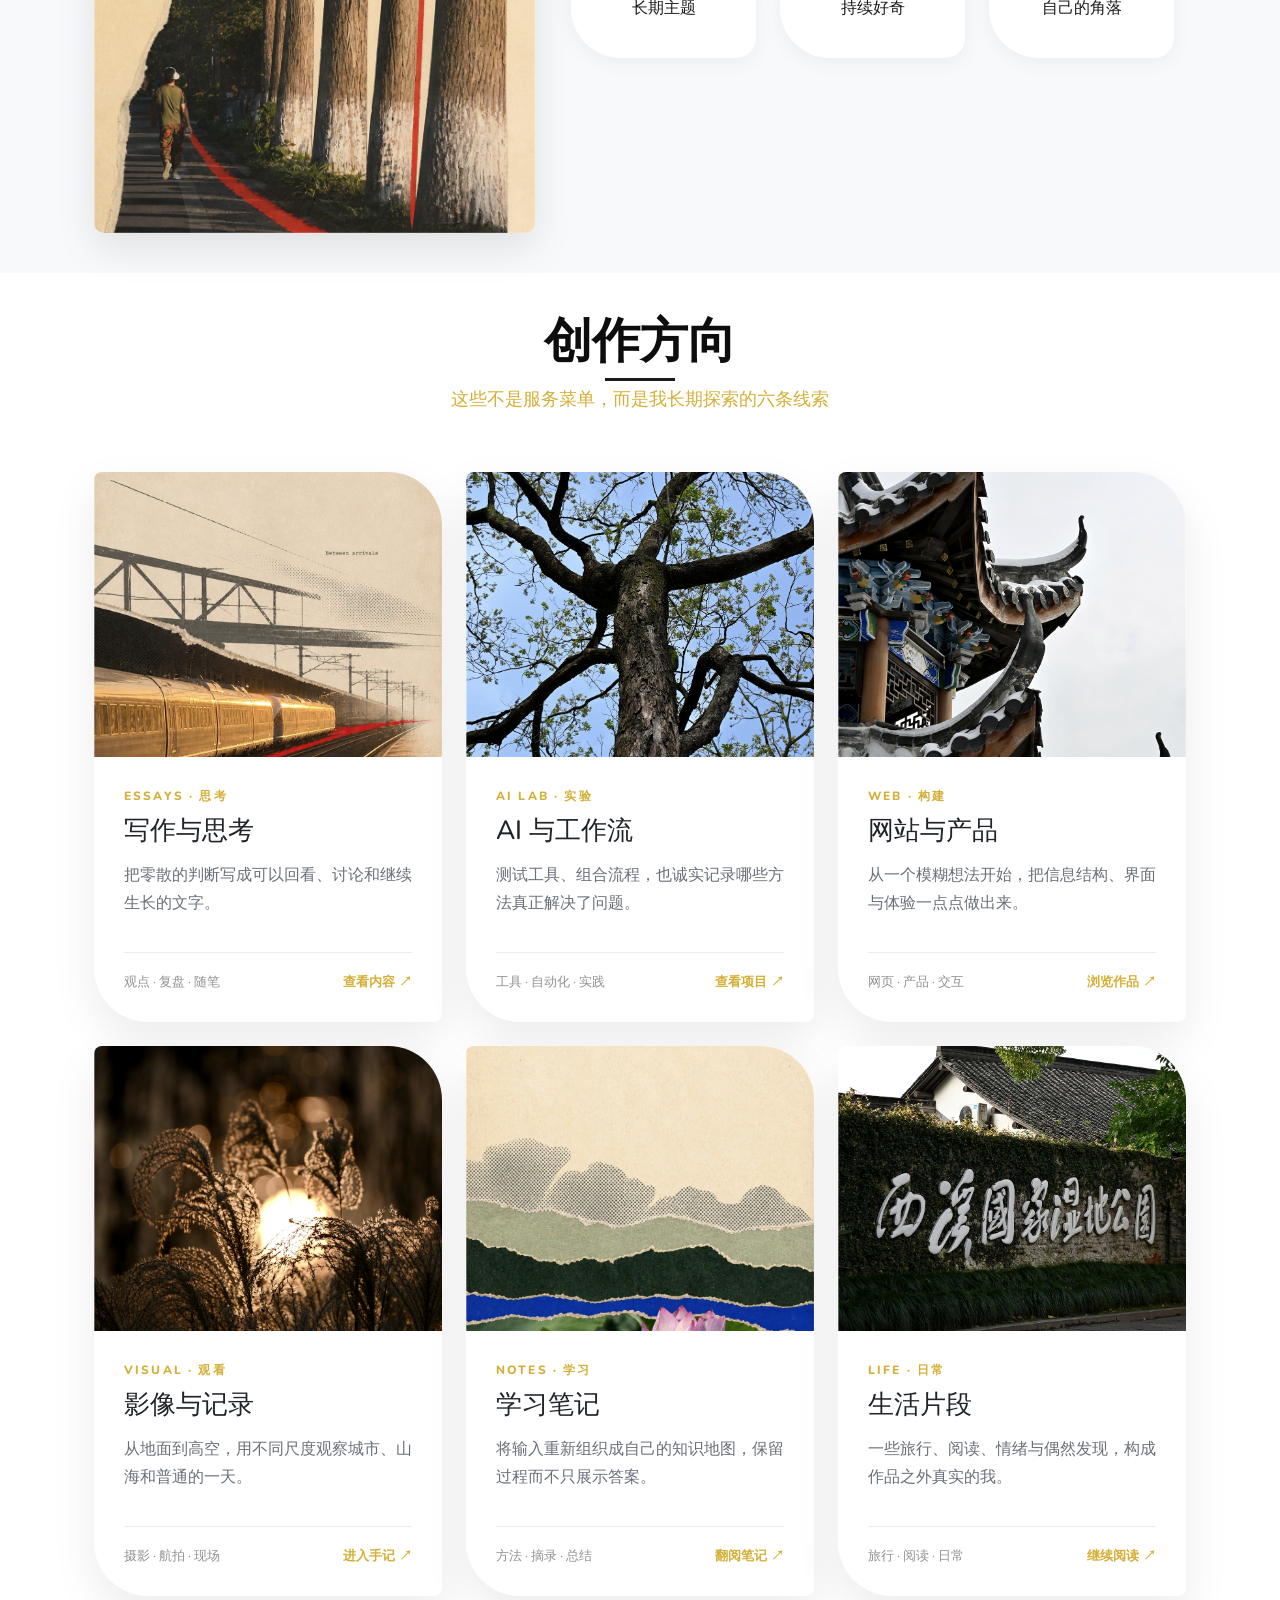
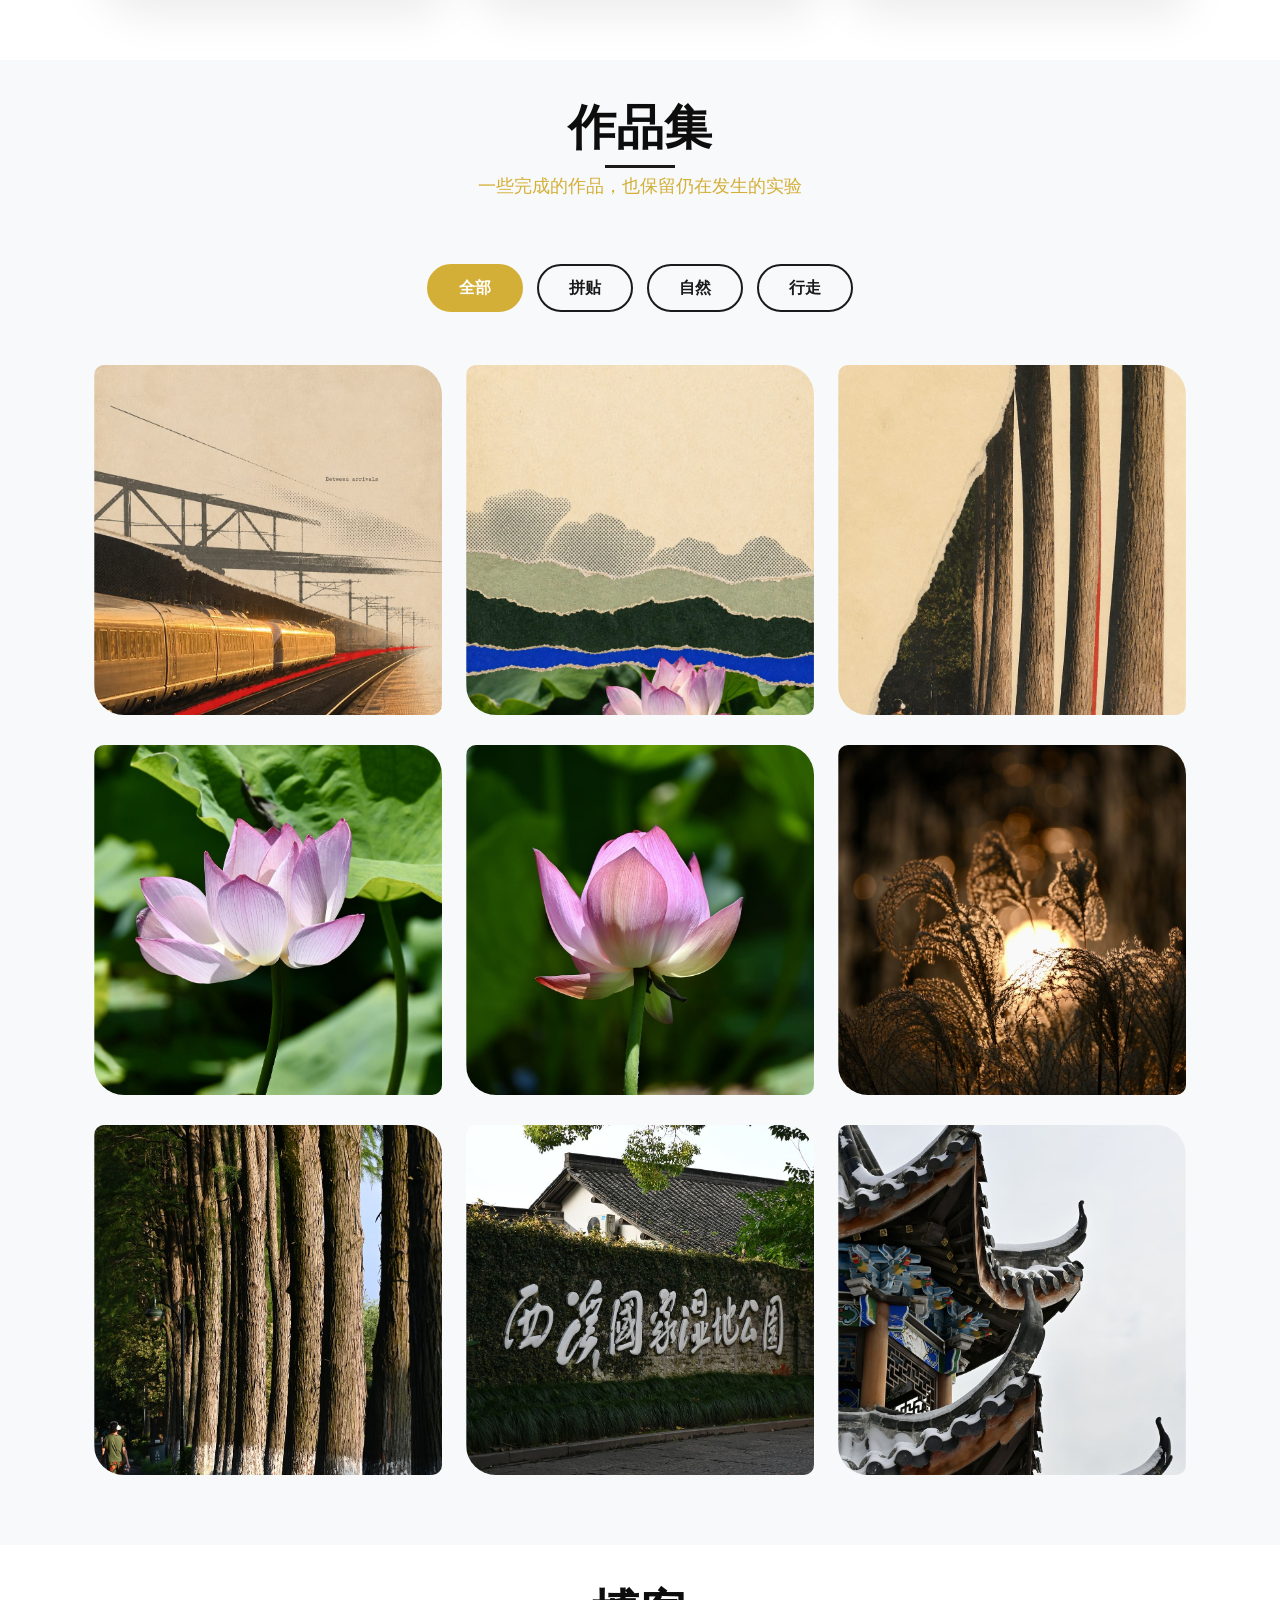
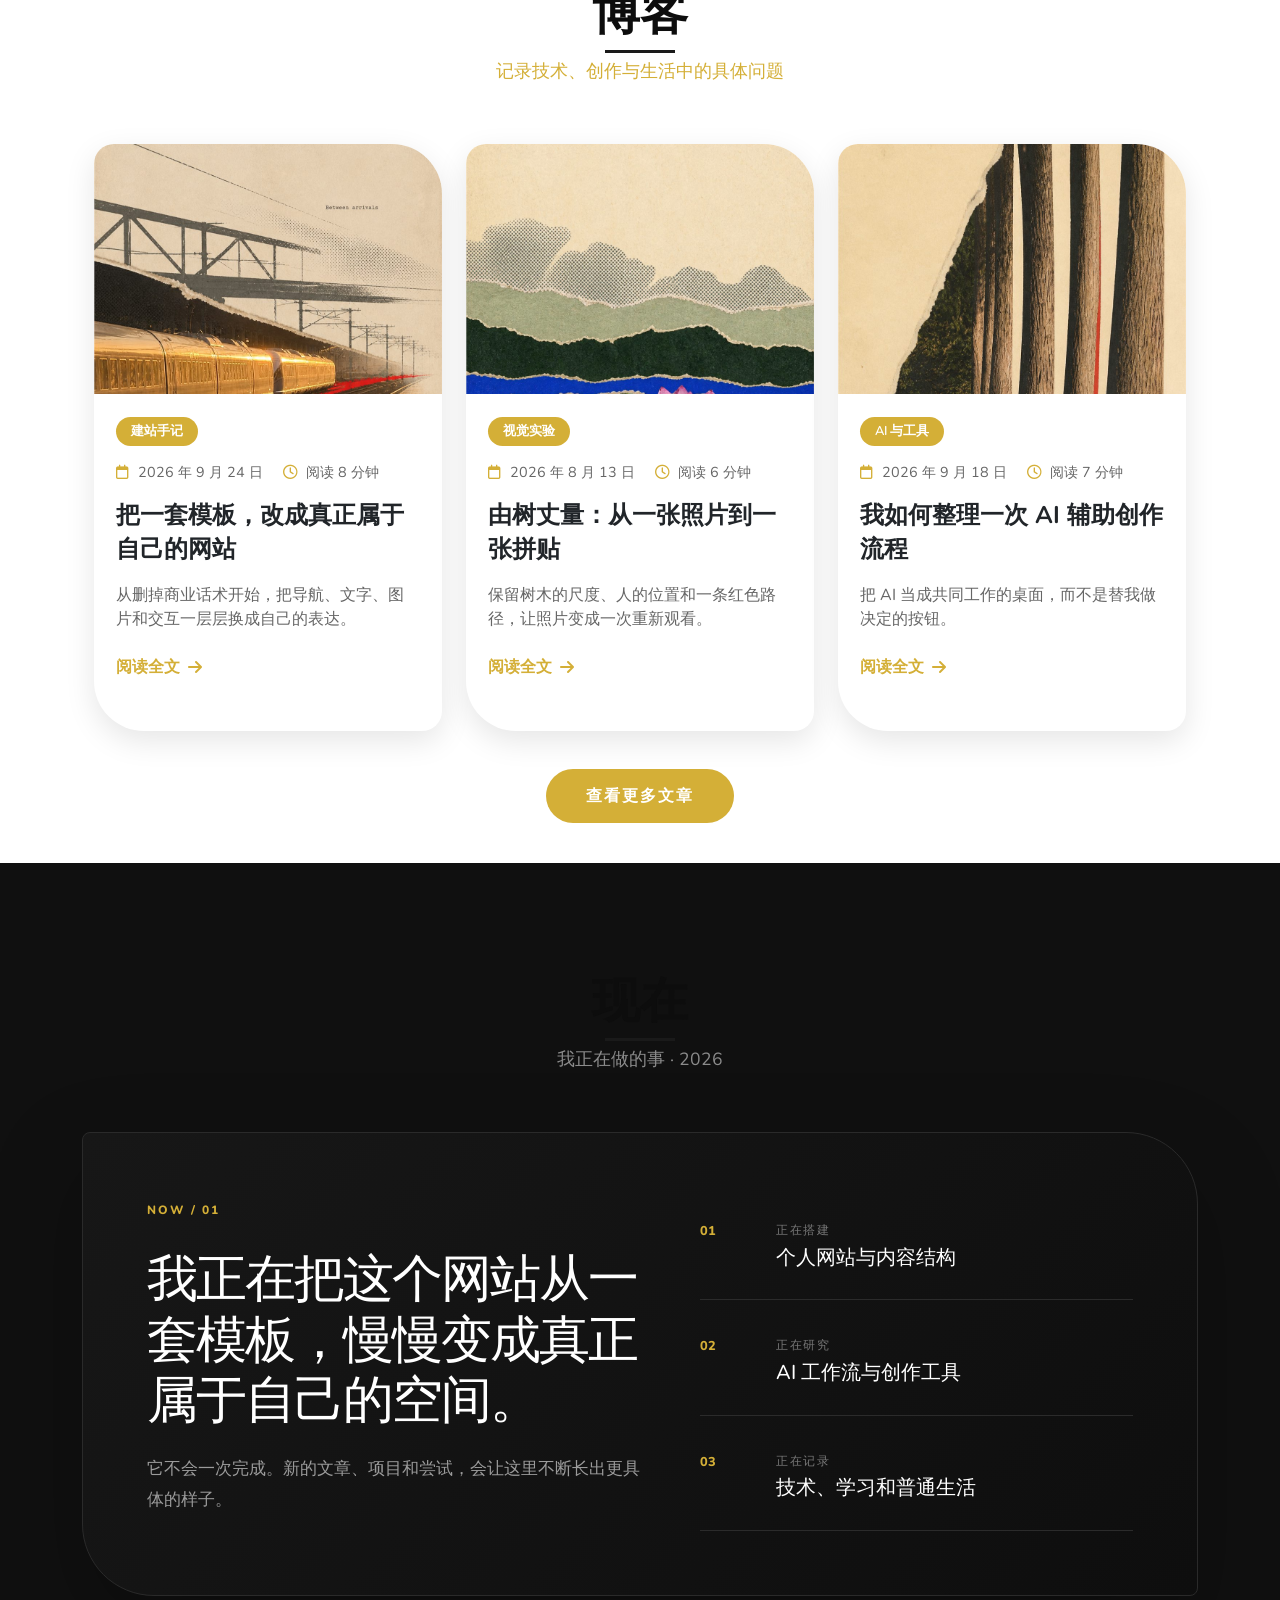
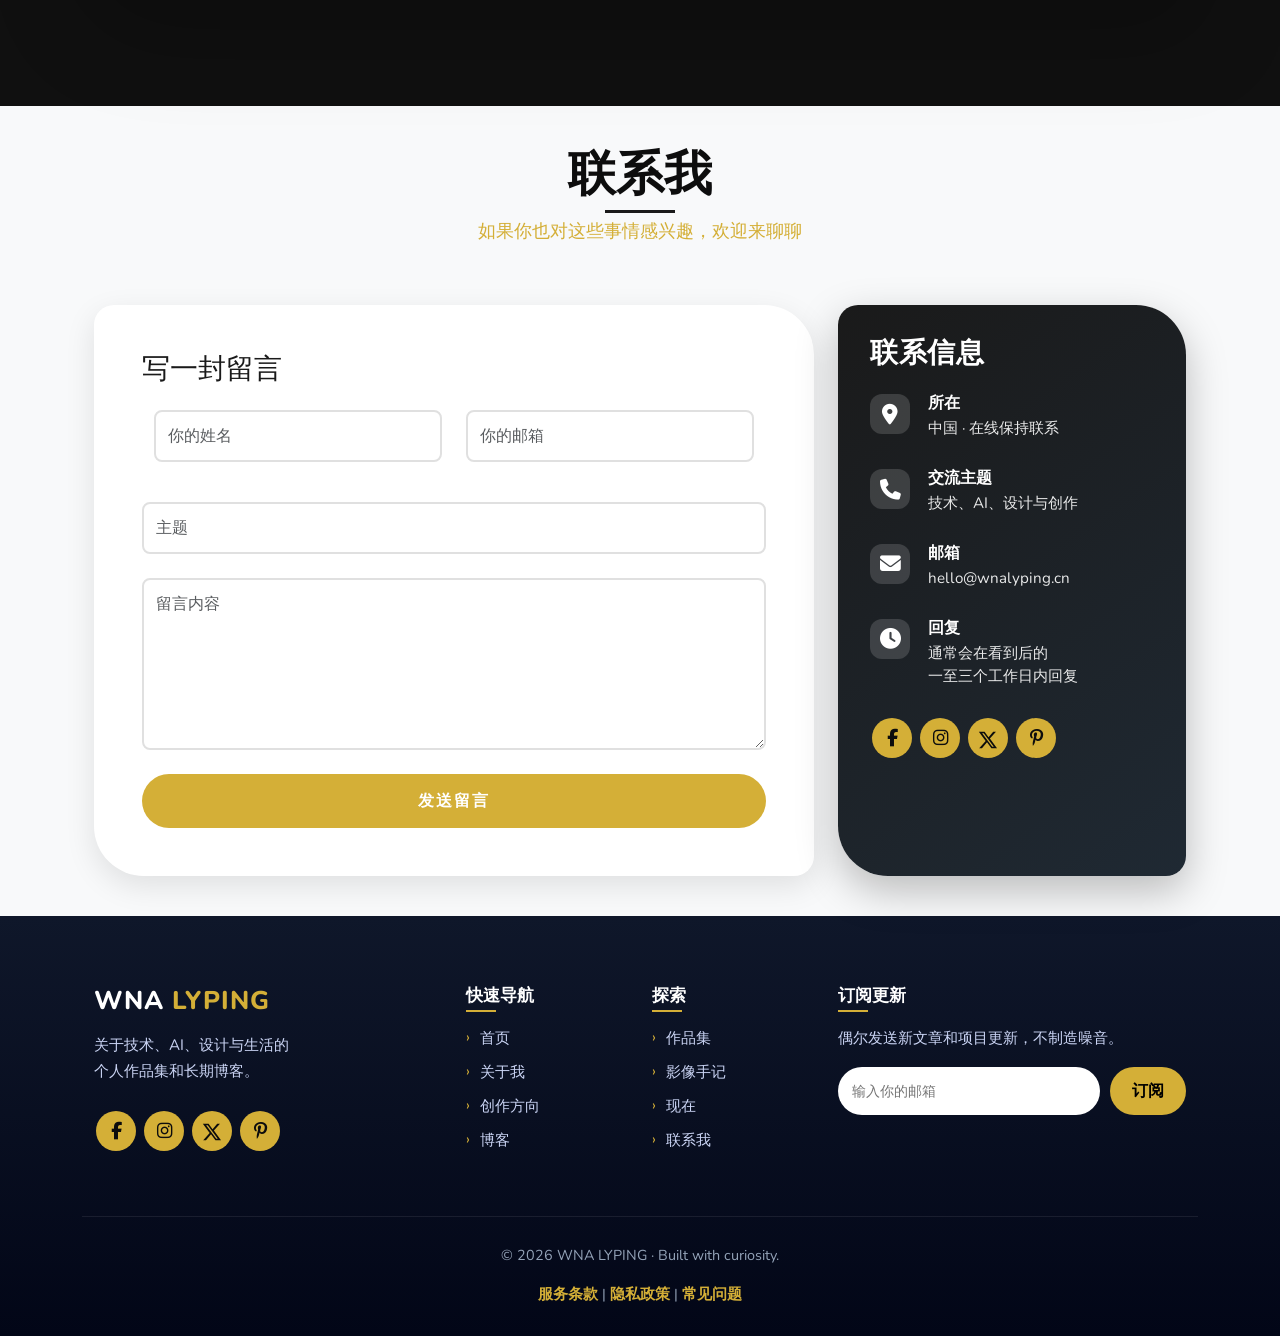
==== commit ba92fbc0: "Rebuild personal blog and article experience" ====
--- a/index.html
+++ b/index.html
@@ -10,7 +10,7 @@
     <link href="https://cdn.bootcdn.net/ajax/libs/font-awesome/6.4.0/css/all.min.css" rel="stylesheet">
     <link href="assets/css/aos.css" rel="stylesheet">
     <link href="https://fonts.googleapis.com/css2?family=Nunito:wght@300;400;600;700;800&display=swap" rel="stylesheet">
-    <link href="assets/css/style.css?v=20260923-personal-photos" rel="stylesheet">
+    <link href="assets/css/style.css?v=20260924-blog" rel="stylesheet">
 </head>
 
 <body>
@@ -124,7 +124,7 @@
                 </div>
                 <div class="col-lg-4 col-md-6 mb-4" data-aos="fade-up" data-aos-delay="200">
                     <div class="card service-card personal-direction-card">
-                        <img src="assets/images/side-view-woman-working-photography-studio_23-2150254633.jpg" alt="AI 与工作流">
+                        <img src="assets/images/personal-tree-sky.jpg" alt="树枝向天空延伸，代表 AI 与工作流的生长路径">
                         <div class="card-body">
                             <span class="direction-kicker">AI LAB · 实验</span>
                             <h4>AI 与工作流</h4>
@@ -138,7 +138,7 @@
                 </div>
                 <div class="col-lg-4 col-md-6 mb-4" data-aos="fade-up" data-aos-delay="300">
                     <div class="card service-card personal-direction-card">
-                        <img src="assets/images/photo-1606216794074-735e91aa2c92.jpeg" alt="网站与产品">
+                        <img src="assets/images/personal-snow-roof.jpg" alt="雪中传统屋檐，代表结构、设计与构建">
                         <div class="card-body">
                             <span class="direction-kicker">WEB · 构建</span>
                             <h4>网站与产品</h4>
@@ -290,14 +290,14 @@
                     <div class="card blog-card">
                         <img src="assets/images/personal-collage-train.jpg" alt="抵达之间主题拼贴">
                         <div class="card-body">
-                            <span class="blog-category">技巧分享</span>
+                            <span class="blog-category">建站手记</span>
                             <div class="blog-meta">
-                                <span><i class="far fa-calendar"></i> Mar 15, 2024</span>
-                                <span><i class="far fa-clock"></i> 阅读 5 分钟</span>
-                            </div>
-                            <h4>人像摄影必学的 10 个相机设置</h4>
-                            <p>掌握专业摄影师常用的关键设置，拍出更有质感、更具表现力的人像作品。</p>
-                            <a href="#" class="read-more" data-article="portrait-settings">阅读全文 <i class="fas fa-arrow-right"></i></a>
+                                <span><i class="far fa-calendar"></i> 2026 年 9 月 24 日</span>
+                                <span><i class="far fa-clock"></i> 阅读 8 分钟</span>
+                            </div>
+                            <h4>把一套模板，改成真正属于自己的网站</h4>
+                            <p>从删掉商业话术开始，把导航、文字、图片和交互一层层换成自己的表达。</p>
+                            <a href="blog-detail.html?article=website" class="read-more">阅读全文 <i class="fas fa-arrow-right"></i></a>
                         </div>
                     </div>
                 </div>
@@ -305,14 +305,14 @@
                     <div class="card blog-card">
                         <img src="assets/images/personal-collage-lotus.jpg" alt="静水与光主题拼贴">
                         <div class="card-body">
-                            <span class="blog-category">婚礼摄影</span>
+                            <span class="blog-category">视觉实验</span>
                             <div class="blog-meta">
-                                <span><i class="far fa-calendar"></i> Feb 28, 2024</span>
-                                <span><i class="far fa-clock"></i> 阅读 7 分钟</span>
-                            </div>
-                            <h4>如何准备一场完美的婚礼摄影</h4>
-                            <p>从时间安排、拍摄流程到服装选择，帮你提前准备，让婚礼照片更自然、更完整。</p>
-                            <a href="#" class="read-more" data-article="wedding-prep">阅读全文 <i class="fas fa-arrow-right"></i></a>
+                                <span><i class="far fa-calendar"></i> 2026 年 8 月 13 日</span>
+                                <span><i class="far fa-clock"></i> 阅读 6 分钟</span>
+                            </div>
+                            <h4>由树丈量：从一张照片到一张拼贴</h4>
+                            <p>保留树木的尺度、人的位置和一条红色路径，让照片变成一次重新观看。</p>
+                            <a href="blog-detail.html?article=measured-by-trees" class="read-more">阅读全文 <i class="fas fa-arrow-right"></i></a>
                         </div>
                     </div>
                 </div>
@@ -320,14 +320,14 @@
                     <div class="card blog-card">
                         <img src="assets/images/personal-collage-trees.jpg" alt="由树丈量主题拼贴">
                         <div class="card-body">
-                            <span class="blog-category">后期技巧</span>
+                            <span class="blog-category">AI 与工具</span>
                             <div class="blog-meta">
-                                <span><i class="far fa-calendar"></i> Feb 10, 2024</span>
-                                <span><i class="far fa-clock"></i> 阅读 8 分钟</span>
-                            </div>
-                            <h4>让照片更出彩的 Lightroom 后期技巧</h4>
-                            <p>学习专业摄影师常用的后期方法，让普通照片拥有更统一、更有氛围的视觉效果。</p>
-                            <a href="#" class="read-more" data-article="lightroom-editing">阅读全文 <i class="fas fa-arrow-right"></i></a>
+                                <span><i class="far fa-calendar"></i> 2026 年 9 月 18 日</span>
+                                <span><i class="far fa-clock"></i> 阅读 7 分钟</span>
+                            </div>
+                            <h4>我如何整理一次 AI 辅助创作流程</h4>
+                            <p>把 AI 当成共同工作的桌面，而不是替我做决定的按钮。</p>
+                            <a href="blog-detail.html?article=ai-workflow" class="read-more">阅读全文 <i class="fas fa-arrow-right"></i></a>
                         </div>
                     </div>
                 </div>
@@ -342,24 +342,7 @@
     <!-- Lightbox -->
     <div class="lightbox" id="lightbox">
         <span class="lightbox-close">&times;</span>
-        <img src="assets/images/138.jpg" alt="Lightbox Image">
-    </div>
-
-    <!-- Article Modal -->
-    <div class="article-modal" id="articleModal" aria-hidden="true">
-        <article class="article-modal-card" role="dialog" aria-modal="true" aria-labelledby="articleModalTitle">
-            <button class="article-modal-close" type="button" data-modal-close aria-label="关闭文章">&times;</button>
-            <div class="article-modal-cover">
-                <span id="articleModalCategory">摄影技巧</span>
-                <span class="article-modal-mark">WNA LYPING</span>
-            </div>
-            <div class="article-modal-content">
-                <p class="article-modal-meta" id="articleModalMeta"></p>
-                <h2 id="articleModalTitle"></h2>
-                <div class="article-modal-rule"></div>
-                <div class="article-modal-body" id="articleModalBody"></div>
-            </div>
-        </article>
+        <img src="assets/images/personal-collage-train.jpg" alt="作品大图预览">
     </div>
 
     <!-- Now Section -->
@@ -367,7 +350,7 @@
         <div class="container">
             <div class="section-title">
                 <h2 data-aos="fade-up">现在</h2>
-                <p data-aos="fade-up" data-aos-delay="200">What I’m doing now · 2026</p>
+                <p data-aos="fade-up" data-aos-delay="200">我正在做的事 · 2026</p>
             </div>
             <div class="now-panel" data-aos="fade-up">
                 <div class="now-intro">
--- a/assets/css/style.css
+++ b/assets/css/style.css
@@ -4417,3 +4417,330 @@
         min-height: 380px;
     }
 }
+
+/* Personal blog and article experience */
+.personal-blog-page,
+.personal-article-page {
+    --ink: #151515;
+    --paper: #f4f0e8;
+    --warm-white: #fbfaf6;
+    --gold: #ddb52f;
+    --sage: #768574;
+    background: var(--warm-white);
+    color: var(--ink);
+}
+
+.personal-blog-page .personal-nav,
+.personal-article-page .personal-nav {
+    background: rgba(17, 17, 17, .96);
+    backdrop-filter: blur(14px);
+    border-bottom: 1px solid rgba(255, 255, 255, .08);
+}
+
+.personal-blog-page .personal-nav .nav-link,
+.personal-article-page .personal-nav .nav-link {
+    font-size: .92rem;
+}
+
+.editorial-label {
+    display: inline-flex;
+    align-items: center;
+    gap: 10px;
+    color: #8b6a00;
+    font-size: .74rem;
+    font-weight: 800;
+    letter-spacing: .16em;
+}
+
+.editorial-label::before {
+    width: 28px;
+    height: 2px;
+    content: "";
+    background: var(--gold);
+}
+
+.editorial-label-light { color: #f4df91; }
+
+.personal-blog-hero {
+    min-height: 760px;
+    padding: 150px 0 84px;
+    overflow: hidden;
+    background: #12120f;
+    color: #fff;
+}
+
+.blog-hero-grid {
+    display: grid;
+    grid-template-columns: minmax(0, .9fr) minmax(430px, 1.1fr);
+    align-items: center;
+    gap: 7vw;
+}
+
+.blog-hero-copy h1 {
+    margin: 28px 0 24px;
+    font-size: clamp(3.8rem, 7vw, 7.2rem);
+    font-weight: 800;
+    line-height: .98;
+    letter-spacing: -.07em;
+}
+
+.blog-hero-copy p {
+    max-width: 620px;
+    color: rgba(255,255,255,.7);
+    font-size: 1.12rem;
+    line-height: 1.9;
+}
+
+.hero-scroll-link {
+    display: inline-flex;
+    align-items: center;
+    gap: 18px;
+    margin-top: 34px;
+    padding-bottom: 6px;
+    border-bottom: 1px solid rgba(255,255,255,.42);
+    color: #fff;
+    font-weight: 700;
+}
+
+.hero-scroll-link:hover { color: var(--gold); }
+.hero-scroll-link span { font-size: 1.5rem; }
+
+.blog-hero-art {
+    position: relative;
+    min-height: 535px;
+}
+
+.blog-hero-art::before {
+    position: absolute;
+    inset: 34px -80px -38px 70px;
+    border-radius: 48% 52% 4px 4px;
+    content: "";
+    background: #27271f;
+    transform: rotate(3deg);
+}
+
+.blog-hero-art img {
+    position: absolute;
+    z-index: 1;
+    inset: 0 58px 0 0;
+    width: calc(100% - 58px);
+    height: 100%;
+    border-radius: 4px 96px 4px 96px;
+    object-fit: cover;
+    box-shadow: 0 35px 70px rgba(0,0,0,.35);
+}
+
+.hero-art-note {
+    position: absolute;
+    z-index: 2;
+    right: 0;
+    bottom: 28px;
+    display: grid;
+    width: 132px;
+    height: 158px;
+    padding: 20px;
+    background: var(--gold);
+    color: #171717;
+}
+
+.hero-art-note span,
+.hero-art-note small { font-size: .7rem; font-weight: 800; letter-spacing: .12em; }
+.hero-art-note strong { font-size: 3.6rem; line-height: 1; }
+
+.featured-article-section,
+.blog-archive,
+.related-section { padding: 110px 0; }
+
+.section-heading-row,
+.archive-header {
+    display: flex;
+    align-items: end;
+    justify-content: space-between;
+    gap: 30px;
+    margin-bottom: 42px;
+}
+
+.section-heading-row h2,
+.archive-header h2 {
+    margin: 8px 0 0;
+    font-size: clamp(2.5rem, 4vw, 4.4rem);
+    font-weight: 800;
+    letter-spacing: -.055em;
+}
+
+.section-heading-row > p { max-width: 360px; color: #777; }
+.archive-header > span { color: #777; font-weight: 700; }
+
+.featured-entry {
+    display: grid;
+    grid-template-columns: minmax(0, 1.23fr) minmax(330px, .77fr);
+    min-height: 545px;
+    overflow: hidden;
+    border-radius: 4px 66px 4px 66px;
+    background: var(--paper);
+}
+
+.featured-entry-media { overflow: hidden; }
+.featured-entry-media img { width: 100%; height: 100%; object-fit: cover; transition: transform .8s ease; }
+.featured-entry:hover .featured-entry-media img { transform: scale(1.025); }
+
+.featured-entry-copy {
+    display: flex;
+    flex-direction: column;
+    align-items: flex-start;
+    justify-content: center;
+    padding: 58px;
+}
+
+.entry-meta { margin: 22px 0 16px; color: #8a847a; font-size: .88rem; }
+.featured-entry-copy h2 { margin-bottom: 24px; font-size: clamp(2rem, 3vw, 3.5rem); font-weight: 800; line-height: 1.15; letter-spacing: -.045em; }
+.featured-entry-copy h2 a { color: var(--ink); }
+.featured-entry-copy > p:not(.entry-meta) { color: #5d5a54; line-height: 1.9; }
+
+.editorial-link {
+    display: inline-flex;
+    gap: 14px;
+    margin-top: 26px;
+    padding-bottom: 5px;
+    border-bottom: 2px solid var(--gold);
+    color: var(--ink);
+    font-weight: 800;
+}
+
+.blog-archive { background: var(--paper); }
+.blog-filter-bar { display: flex; align-items: center; justify-content: space-between; gap: 26px; margin-bottom: 45px; padding: 20px 0; border-top: 1px solid #d6d0c4; border-bottom: 1px solid #d6d0c4; }
+.blog-filter-buttons { display: flex; flex-wrap: wrap; gap: 8px; }
+.blog-filter-buttons button { padding: 9px 15px; border: 0; border-radius: 999px; background: transparent; color: #5a574f; font-weight: 700; }
+.blog-filter-buttons button:hover,
+.blog-filter-buttons button.active { background: #161616; color: #fff; }
+
+.blog-search { display: flex; align-items: center; gap: 10px; min-width: 270px; padding: 10px 0 10px 15px; border-bottom: 1px solid #8e887e; color: #777; }
+.blog-search input { width: 100%; border: 0; outline: 0; background: transparent; color: #222; }
+
+.article-grid { display: grid; grid-template-columns: repeat(2, minmax(0, 1fr)); gap: 30px; }
+.personal-post-card { display: grid; grid-template-columns: 41% 1fr; min-height: 320px; overflow: hidden; border-radius: 3px 36px 3px 36px; background: #fff; box-shadow: 0 18px 42px rgba(60,52,38,.07); }
+.post-card-image { position: relative; overflow: hidden; }
+.post-card-image img { width: 100%; height: 100%; object-fit: cover; transition: transform .7s ease; }
+.personal-post-card:hover img { transform: scale(1.045); }
+.post-card-image > span { position: absolute; left: 18px; top: 18px; display: grid; place-items: center; width: 42px; height: 42px; background: #fff; color: #222; font-size: .77rem; font-weight: 800; }
+.post-card-copy { display: flex; flex-direction: column; padding: 32px; }
+.post-card-topline,
+.post-card-footer { display: flex; justify-content: space-between; gap: 15px; color: #8a847b; font-size: .78rem; font-weight: 700; }
+.post-card-topline span:first-child { color: #987612; }
+.post-card-copy h3 { margin: 26px 0 16px; font-size: 1.55rem; font-weight: 800; line-height: 1.3; letter-spacing: -.025em; }
+.post-card-copy h3 a { color: var(--ink); }
+.post-card-copy > p { color: #6c6860; font-size: .92rem; line-height: 1.75; }
+.post-card-footer { align-items: end; margin-top: auto; padding-top: 24px; border-top: 1px solid #e8e3d9; }
+.post-card-footer a { color: #1f1f1f; font-weight: 800; }
+.blog-empty { padding: 70px; text-align: center; border: 1px dashed #bbb3a6; }
+.blog-empty strong { font-size: 1.5rem; }
+.blog-empty p { margin: 10px 0 0; color: #777; }
+
+.blog-personal-note { padding: 100px 0; background: #172018; color: #fff; }
+.personal-note-grid { display: grid; grid-template-columns: 1fr 1fr; gap: 10vw; align-items: center; }
+.personal-note-grid h2 { margin-top: 20px; font-size: clamp(2.8rem, 5vw, 5.4rem); font-weight: 800; line-height: 1.05; letter-spacing: -.06em; }
+.personal-note-grid p { color: rgba(255,255,255,.7); font-size: 1.08rem; line-height: 2; }
+.personal-note-grid a,
+.footer-contact-link { display: inline-block; margin-top: 16px; color: #f0cc54; font-weight: 800; }
+.personal-footer { background: #111; }
+
+/* Article page */
+.article-hero { padding: 150px 0 80px; background: var(--paper); }
+.article-back-link { display: inline-block; margin-bottom: 50px; color: #5b574f; font-weight: 700; }
+.article-hero-grid { display: grid; grid-template-columns: minmax(0, .9fr) minmax(430px, 1.1fr); gap: 7vw; align-items: center; }
+.article-hero-copy h1 { margin: 24px 0; font-size: clamp(3.2rem, 6vw, 6.2rem); font-weight: 800; line-height: 1.05; letter-spacing: -.065em; }
+.article-lead { color: #5d5951; font-size: 1.15rem; line-height: 1.9; }
+.article-meta { display: flex; align-items: center; gap: 12px; margin-top: 35px; color: #777169; font-size: .88rem; font-weight: 700; }
+.article-meta > span:empty { width: 22px; height: 1px; background: #999187; }
+.article-hero-figure { margin: 0; }
+.article-hero-figure img { width: 100%; height: 590px; border-radius: 4px 72px 4px 72px; object-fit: cover; box-shadow: 0 26px 50px rgba(47,40,29,.13); }
+.article-hero-figure figcaption { padding-top: 12px; color: #888177; font-size: .7rem; font-weight: 800; letter-spacing: .15em; }
+
+.article-content-section { padding: 105px 0 75px; }
+.article-layout { display: grid; grid-template-columns: minmax(0, 760px) 270px; justify-content: center; gap: 9vw; }
+.article-main { color: #33312e; font-size: 1.08rem; line-height: 2.05; }
+.article-main > p:first-child { font-size: 1.32rem; line-height: 1.9; color: #23211f; }
+.article-main h2 { margin: 65px 0 20px; font-size: 2rem; font-weight: 800; letter-spacing: -.035em; }
+.article-main figure { margin: 55px 0; }
+.article-main figure img { width: 100%; max-height: 820px; border-radius: 3px 48px 3px 48px; object-fit: cover; }
+.article-main figcaption { padding-top: 12px; color: #8b857b; font-size: .78rem; text-align: center; }
+.article-main blockquote { margin: 55px 0; padding: 28px 0 28px 35px; border-left: 5px solid var(--gold); color: #3d392f; font-size: 1.45rem; font-weight: 700; line-height: 1.7; }
+.article-aside { position: relative; }
+.aside-sticky { position: sticky; top: 120px; padding: 30px 0; border-top: 5px solid #171717; border-bottom: 1px solid #cfc9bd; }
+.aside-sticky h2 { margin: 18px 0; font-size: 1.5rem; font-weight: 800; }
+.aside-sticky p { color: #6d685f; font-size: .9rem; line-height: 1.8; }
+.aside-rule { height: 1px; margin: 28px 0; background: #d7d1c6; }
+.aside-small { display: block; margin-bottom: 9px; color: #898278; font-size: .7rem; font-weight: 800; letter-spacing: .12em; }
+.aside-sticky a { display: block; padding: 7px 0; color: #222; font-weight: 700; }
+
+.article-nav { display: grid; grid-template-columns: repeat(2, 1fr); padding-top: 38px; padding-bottom: 90px; border-top: 1px solid #d8d3c9; }
+.article-nav a { display: flex; flex-direction: column; padding-right: 45px; color: #222; }
+.article-nav a.next { align-items: flex-end; padding-right: 0; padding-left: 45px; border-left: 1px solid #d8d3c9; text-align: right; }
+.article-nav span { margin-bottom: 10px; color: #8a847a; font-size: .75rem; font-weight: 800; letter-spacing: .12em; }
+.article-nav strong { max-width: 440px; font-size: 1.2rem; }
+.related-section { background: var(--paper); }
+.archive-header > a { color: #222; font-weight: 800; }
+.related-grid { display: grid; grid-template-columns: repeat(2, 1fr); gap: 30px; }
+.related-card { display: grid; grid-template-columns: 42% 1fr; align-items: center; gap: 28px; min-height: 250px; overflow: hidden; border-radius: 3px 34px 3px 34px; background: #fff; color: #222; }
+.related-card img { width: 100%; height: 100%; object-fit: cover; }
+.related-card span { align-self: end; color: #987612; font-size: .76rem; font-weight: 800; }
+.related-card strong { align-self: start; padding-right: 30px; font-size: 1.35rem; line-height: 1.4; }
+
+@media (max-width: 1100px) {
+    .blog-hero-grid,
+    .article-hero-grid { grid-template-columns: 1fr 1fr; gap: 45px; }
+    .article-grid { grid-template-columns: 1fr; }
+    .article-layout { grid-template-columns: minmax(0, 680px) 240px; gap: 55px; }
+}
+
+@media (max-width: 820px) {
+    .personal-blog-hero { padding-top: 130px; }
+    .blog-hero-grid,
+    .article-hero-grid,
+    .featured-entry,
+    .personal-note-grid,
+    .article-layout { grid-template-columns: 1fr; }
+    .blog-hero-art { min-height: 480px; }
+    .featured-entry-media { min-height: 430px; }
+    .blog-filter-bar { align-items: stretch; flex-direction: column; }
+    .blog-search { min-width: 0; }
+    .article-aside { display: none; }
+    .article-hero-figure img { height: 520px; }
+    .related-card { grid-template-columns: 38% 1fr; }
+}
+
+@media (max-width: 620px) {
+    .personal-blog-hero { min-height: auto; padding-bottom: 65px; }
+    .blog-hero-copy h1 { font-size: 3.6rem; }
+    .blog-hero-art { min-height: 390px; margin-top: 20px; }
+    .blog-hero-art img { right: 35px; width: calc(100% - 35px); border-radius: 3px 50px 3px 50px; }
+    .hero-art-note { width: 105px; height: 125px; padding: 15px; }
+    .hero-art-note strong { font-size: 2.7rem; }
+    .featured-article-section,
+    .blog-archive,
+    .related-section { padding: 75px 0; }
+    .section-heading-row { align-items: start; flex-direction: column; }
+    .featured-entry-media { min-height: 320px; }
+    .featured-entry-copy { padding: 34px 28px; }
+    .personal-post-card { grid-template-columns: 1fr; }
+    .post-card-image { min-height: 310px; }
+    .blog-filter-buttons { flex-wrap: nowrap; overflow-x: auto; padding-bottom: 7px; }
+    .blog-filter-buttons button { flex: 0 0 auto; }
+    .article-hero { padding-top: 125px; }
+    .article-back-link { margin-bottom: 35px; }
+    .article-hero-copy h1 { max-width: 100%; font-size: 2.75rem; overflow-wrap: anywhere; }
+    .blog-hero-copy p,
+    .article-lead { max-width: 100%; overflow-wrap: anywhere; }
+    .article-hero-figure img { height: 430px; border-radius: 3px 45px 3px 45px; }
+    .article-content-section { padding-top: 72px; }
+    .article-main { font-size: 1rem; }
+    .article-main > p:first-child { font-size: 1.15rem; }
+    .article-main h2 { margin-top: 48px; }
+    .article-nav { grid-template-columns: 1fr; gap: 30px; }
+    .article-nav a.next { align-items: flex-start; padding: 30px 0 0; border-top: 1px solid #d8d3c9; border-left: 0; text-align: left; }
+    .related-grid { grid-template-columns: 1fr; }
+    .related-card { grid-template-columns: 1fr; gap: 18px; padding-bottom: 25px; }
+    .related-card img { height: 280px; }
+    .related-card span,
+    .related-card strong { padding: 0 25px; }
+}
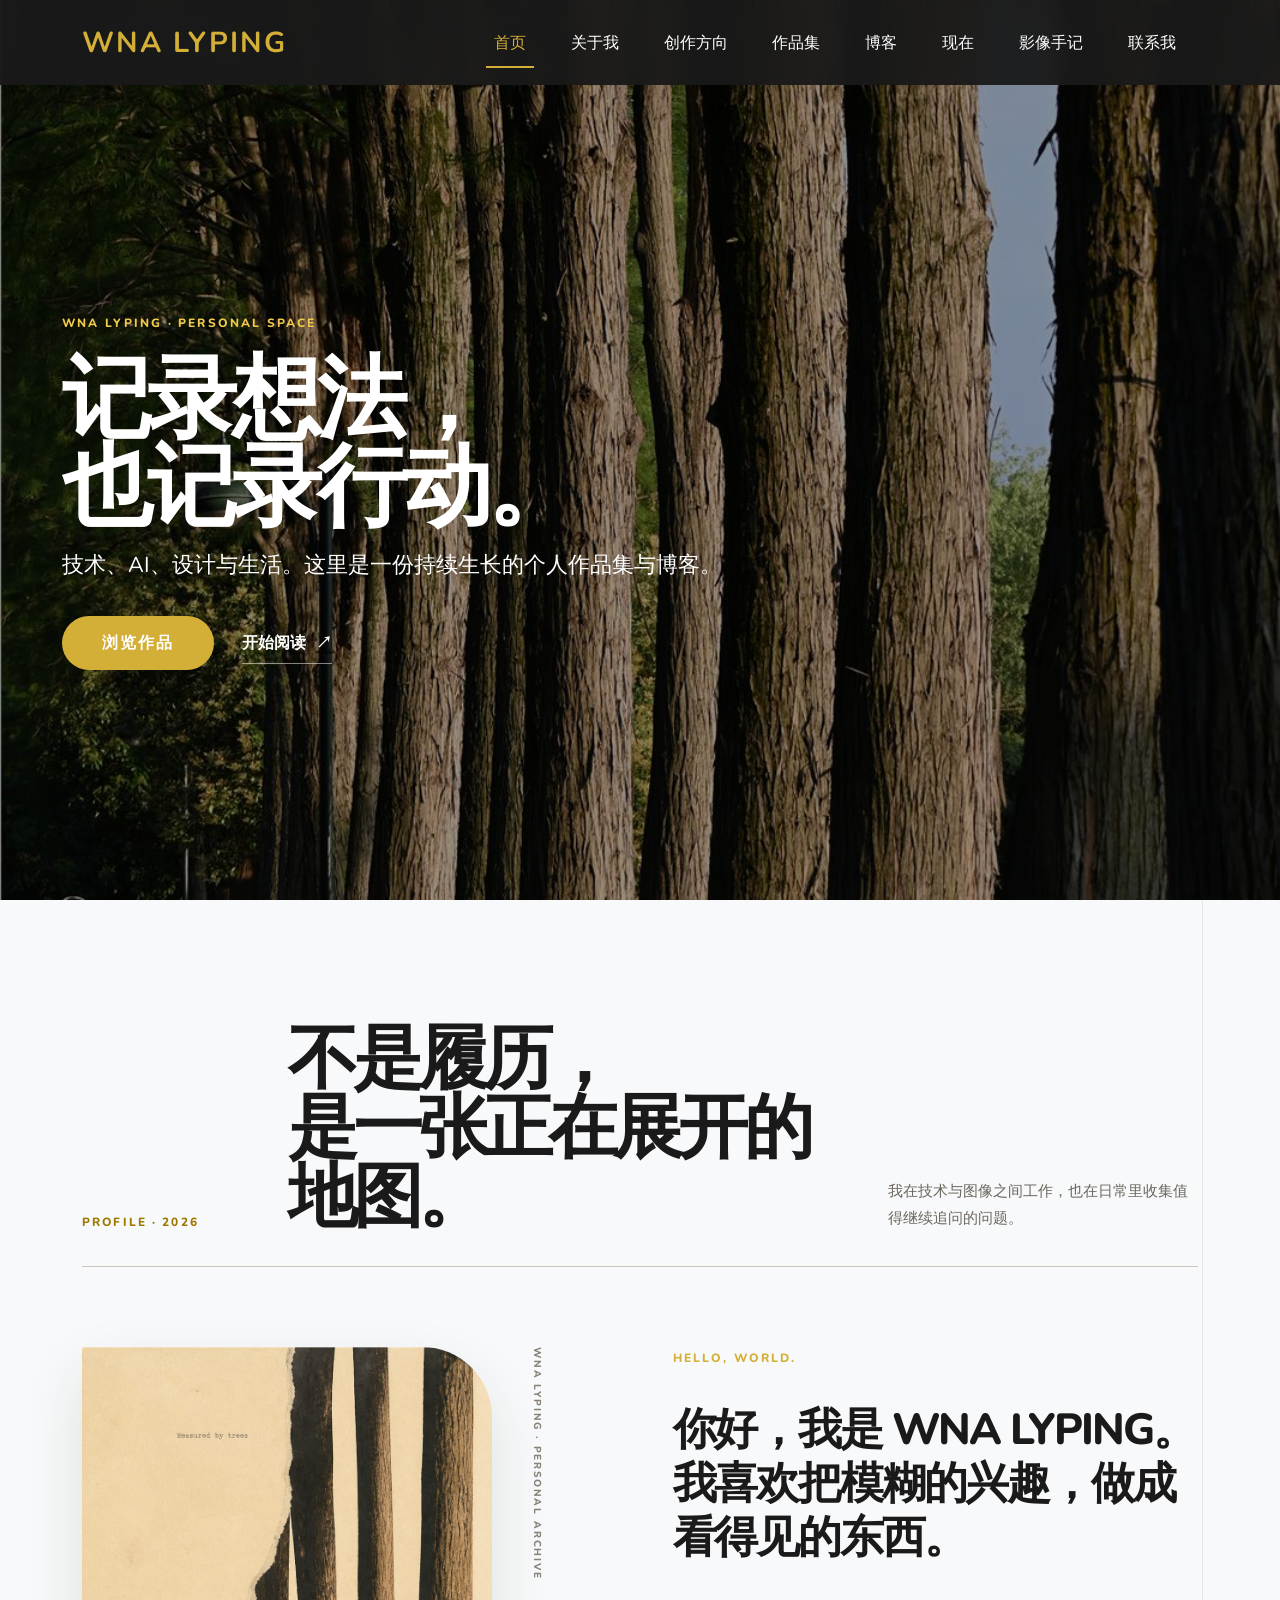
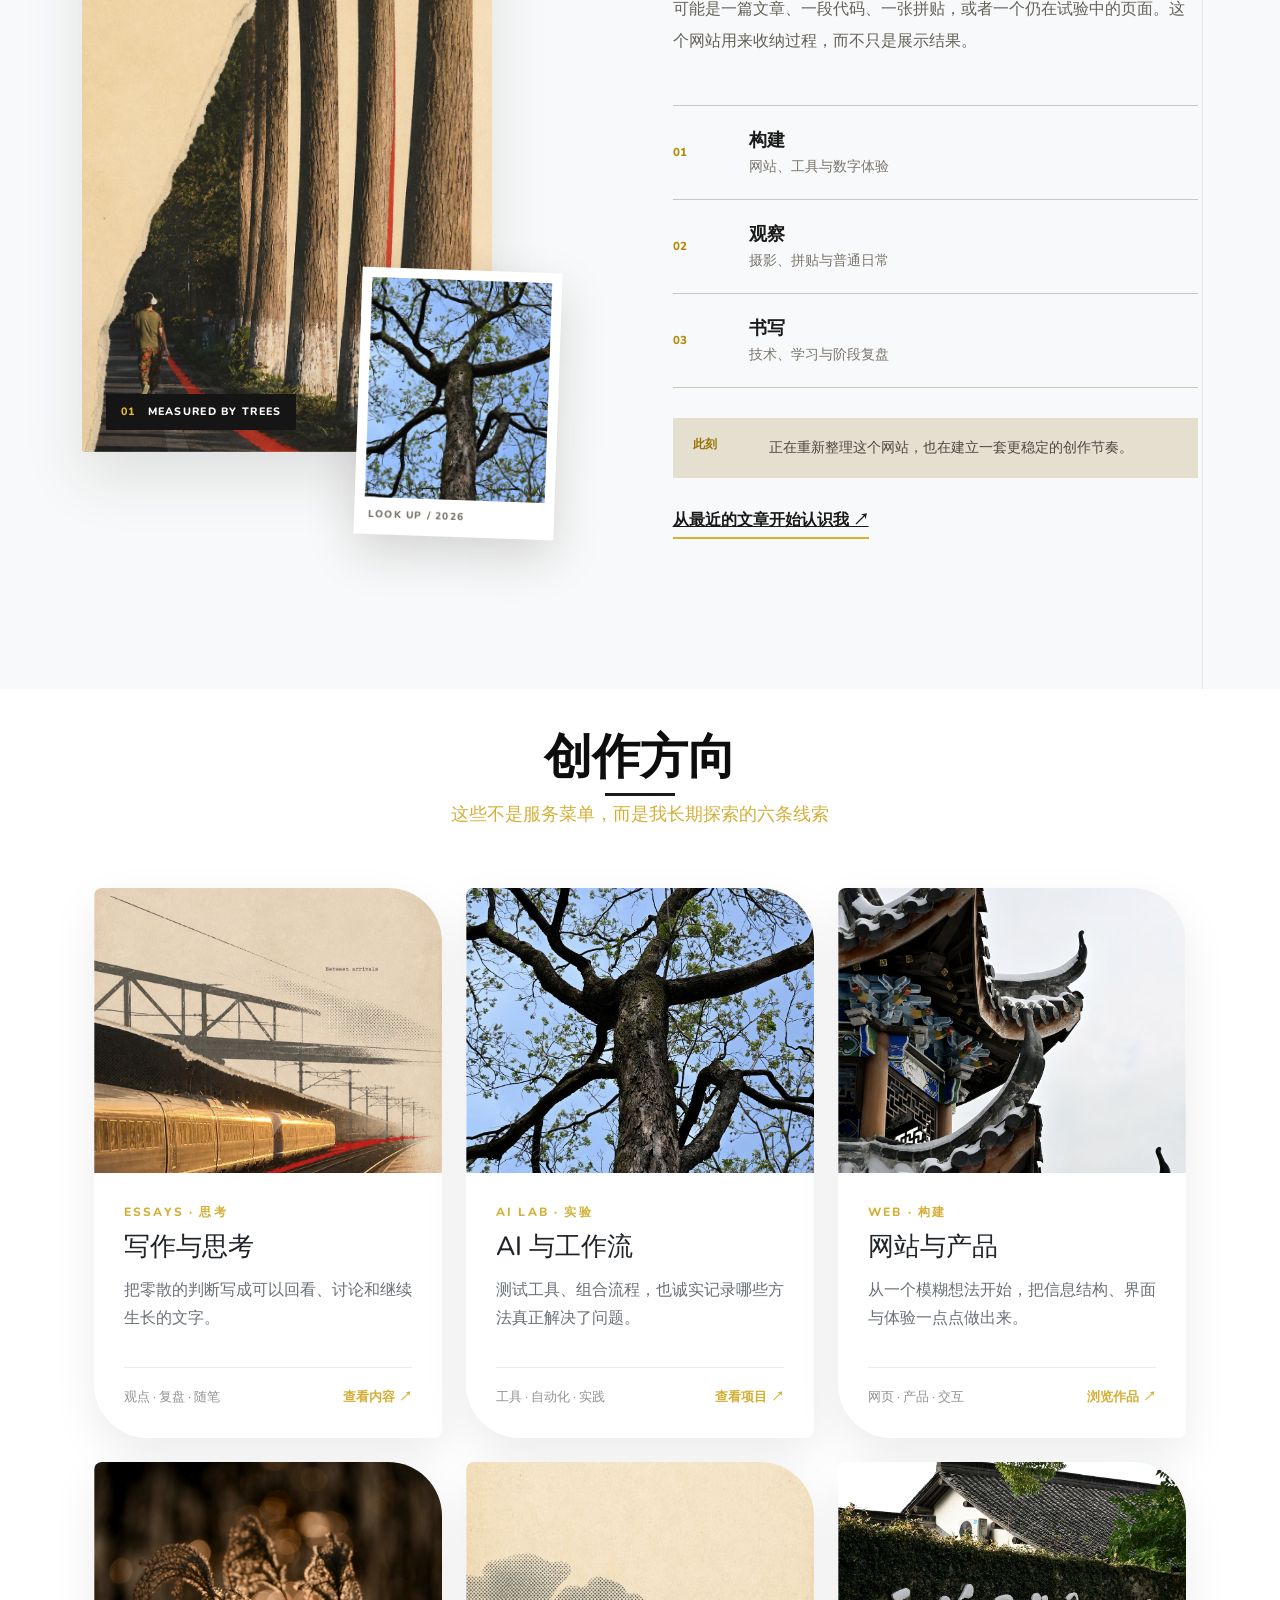
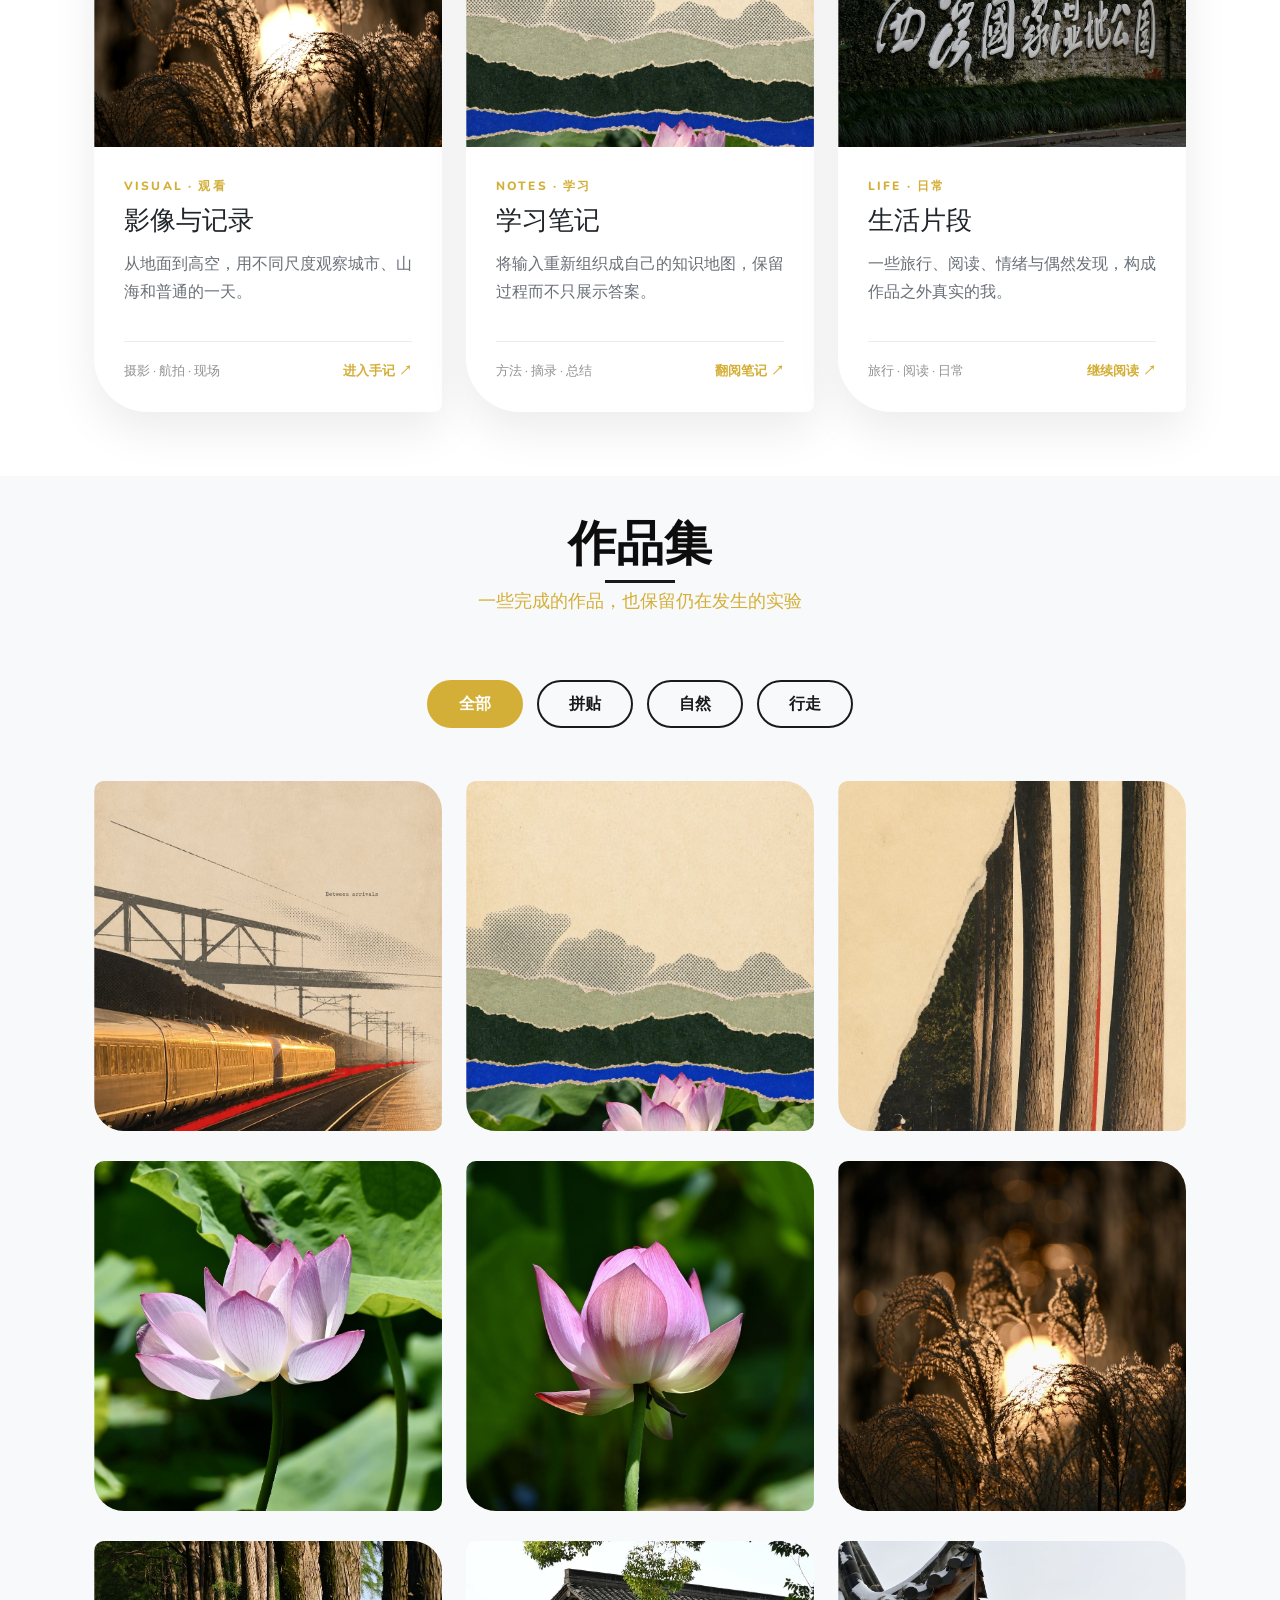
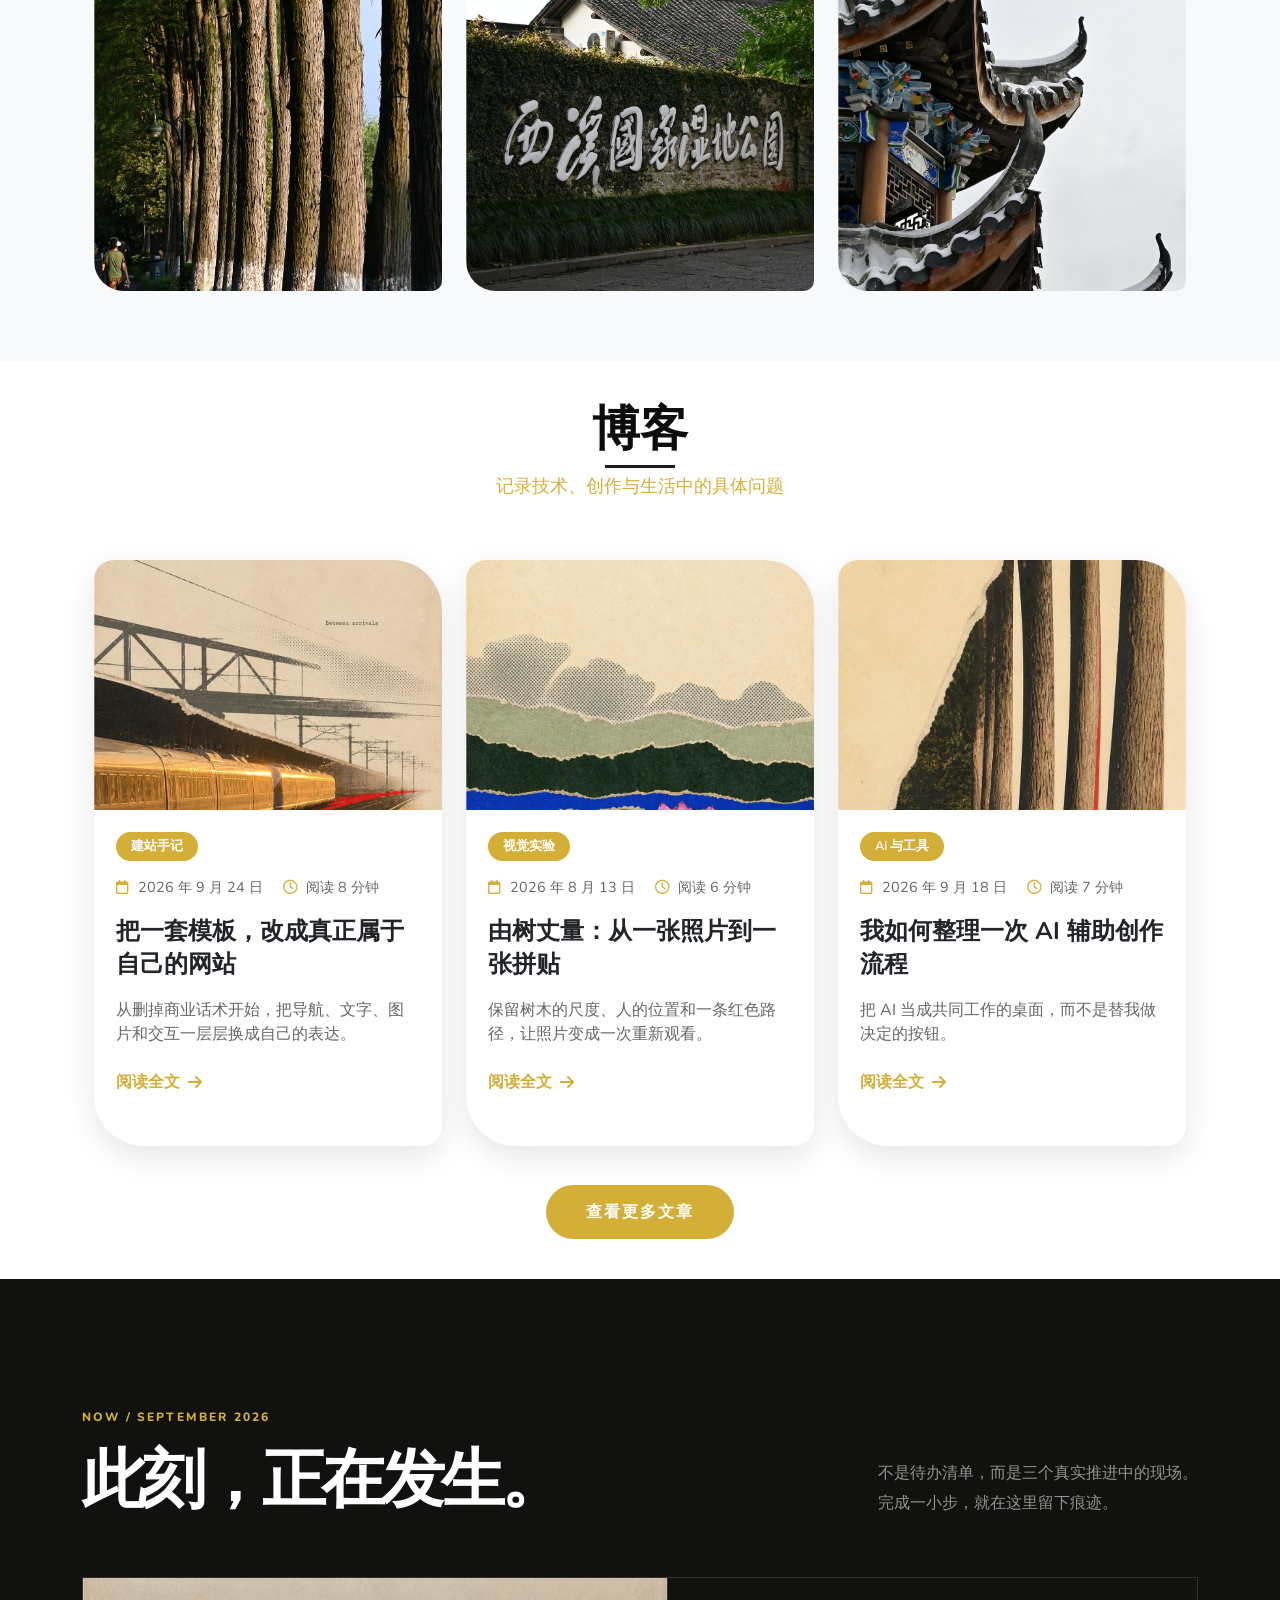
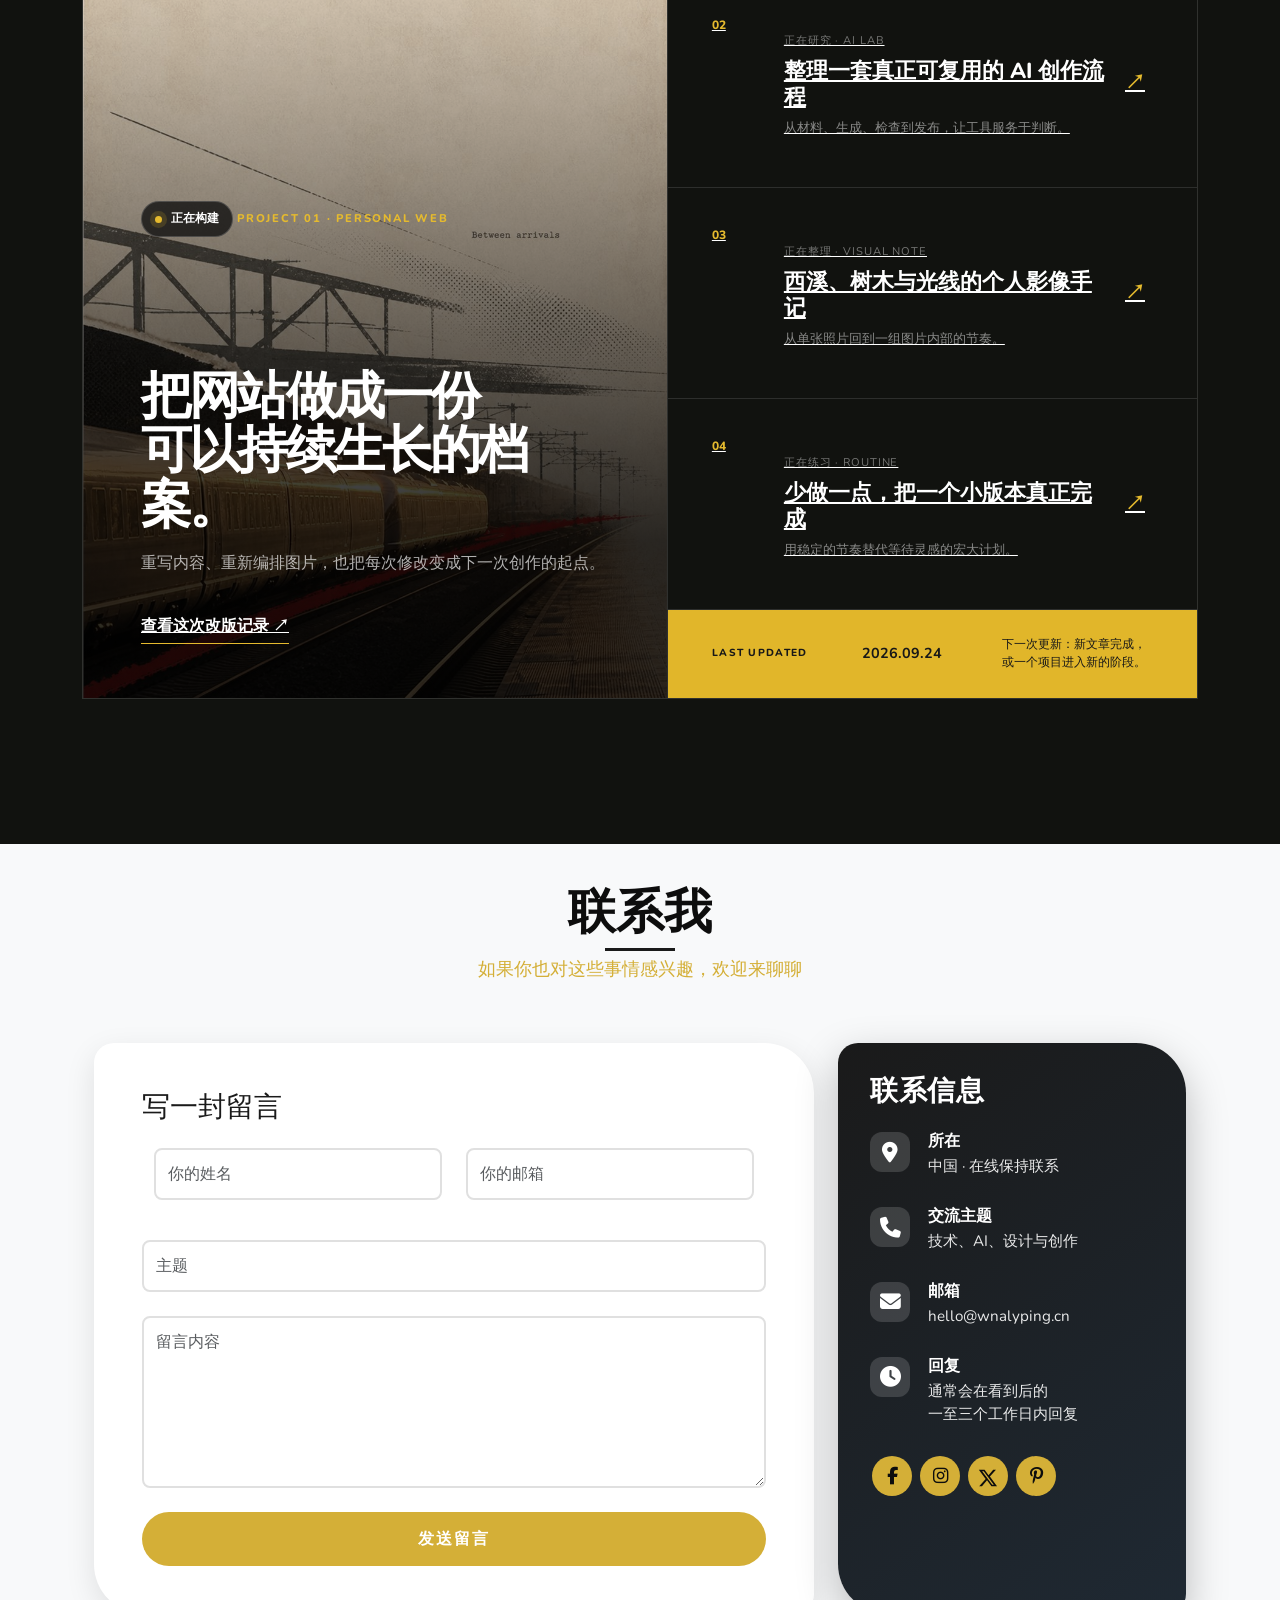
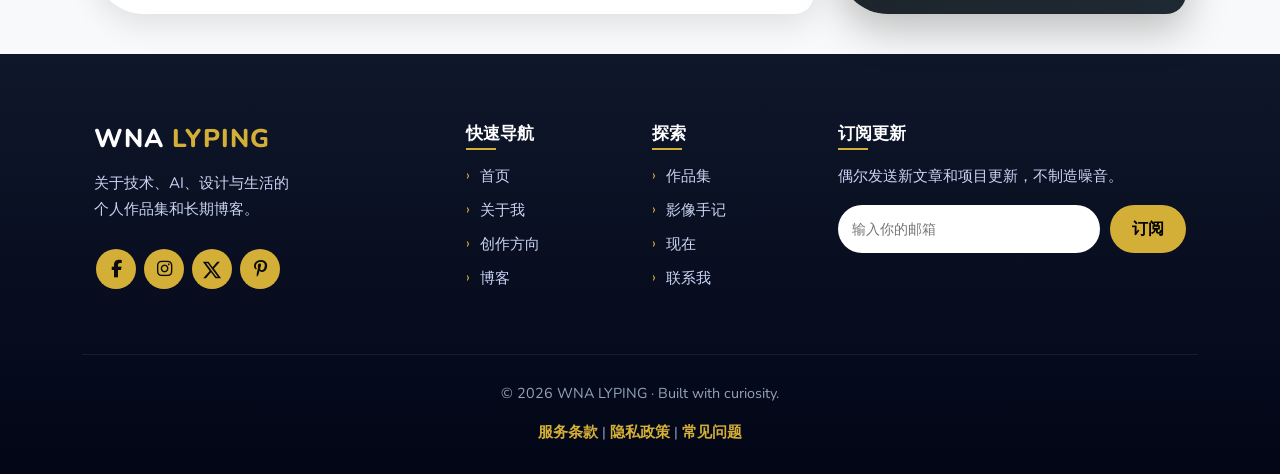
==== commit 520ecd1e: "Redesign personal profile and visual journal" ====
--- a/index.html
+++ b/index.html
@@ -10,7 +10,7 @@
     <link href="https://cdn.bootcdn.net/ajax/libs/font-awesome/6.4.0/css/all.min.css" rel="stylesheet">
     <link href="assets/css/aos.css" rel="stylesheet">
     <link href="https://fonts.googleapis.com/css2?family=Nunito:wght@300;400;600;700;800&display=swap" rel="stylesheet">
-    <link href="assets/css/style.css?v=20260924-blog" rel="stylesheet">
+    <link href="assets/css/style.css?v=20260924-redesign" rel="stylesheet">
 </head>
 
 <body>
@@ -58,43 +58,36 @@
     </section>
 
     <!-- 关于我 Section -->
-    <section id="about">
-        <div class="container">
-            <div class="section-title">
-                <h2 data-aos="fade-up">关于我</h2>
-                <p data-aos="fade-up" data-aos-delay="200">在兴趣与实践之间，持续留下自己的路径</p>
-            </div>
-            <div class="row align-items-center">
-                <div class="col-lg-5 mb-4 mb-lg-0">
-                    <div class="about-img" data-aos="fade-right">
-                        <img src="assets/images/personal-collage-trees.jpg" alt="以树木和行走为主题的个人拼贴作品">
-                    </div>
-                </div>
-                <div class="col-lg-7">
-                    <span class="section-kicker" data-aos="fade-left">HELLO, WORLD.</span>
-                    <h3 class="mb-4" data-aos="fade-left">你好，我是 WNA LYPING</h3>
-                    <p class="mb-4" data-aos="fade-left" data-aos-delay="100">我喜欢把模糊的兴趣变成具体的东西：一篇文章、一段代码、一个页面，或者一次还没有答案的实验。</p>
-                    <p class="mb-4" data-aos="fade-left" data-aos-delay="200">这个网站不是一张静态名片，而是一个持续更新的个人空间。这里收纳我对技术、AI、设计和生活的观察，也记录每一次把想法做出来的过程。</p>
-                    <div class="row mt-5">
-                        <div class="col-md-4 mb-3" data-aos="fade-up" data-aos-delay="100">
-                            <div class="stat-box">
-                                <h3>04</h3>
-                                <p>长期主题</p>
-                            </div>
-                        </div>
-                        <div class="col-md-4 mb-3" data-aos="fade-up" data-aos-delay="200">
-                            <div class="stat-box">
-                                <h3>∞</h3>
-                                <p>持续好奇</p>
-                            </div>
-                        </div>
-                        <div class="col-md-4 mb-3" data-aos="fade-up" data-aos-delay="300">
-                            <div class="stat-box">
-                                <h3>01</h3>
-                                <p>自己的角落</p>
-                            </div>
-                        </div>
-                    </div>
+    <section id="about" class="about-editorial">
+        <div class="container">
+            <div class="about-editorial-heading" data-aos="fade-up">
+                <span class="about-edition">PROFILE · 2026</span>
+                <h2>不是履历，<br>是一张正在展开的地图。</h2>
+                <p>我在技术与图像之间工作，也在日常里收集值得继续追问的问题。</p>
+            </div>
+            <div class="about-editorial-grid">
+                <div class="about-image-composition" data-aos="fade-right">
+                    <figure class="about-main-figure">
+                        <img src="assets/images/personal-collage-trees.jpg" alt="由树丈量主题个人拼贴作品">
+                        <figcaption><span>01</span> MEASURED BY TREES</figcaption>
+                    </figure>
+                    <figure class="about-inset-figure">
+                        <img src="assets/images/personal-tree-sky.jpg" alt="向上仰望树木和天空">
+                        <figcaption>LOOK UP / 2026</figcaption>
+                    </figure>
+                    <span class="about-vertical-note">WNA LYPING · PERSONAL ARCHIVE</span>
+                </div>
+                <div class="about-copy-panel" data-aos="fade-left">
+                    <span class="section-kicker">HELLO, WORLD.</span>
+                    <h3>你好，我是 WNA LYPING。<br>我喜欢把模糊的兴趣，做成看得见的东西。</h3>
+                    <p>可能是一篇文章、一段代码、一张拼贴，或者一个仍在试验中的页面。这个网站用来收纳过程，而不只是展示结果。</p>
+                    <div class="about-focus-list">
+                        <article><span>01</span><div><strong>构建</strong><p>网站、工具与数字体验</p></div></article>
+                        <article><span>02</span><div><strong>观察</strong><p>摄影、拼贴与普通日常</p></div></article>
+                        <article><span>03</span><div><strong>书写</strong><p>技术、学习与阶段复盘</p></div></article>
+                    </div>
+                    <div class="about-current-line"><span>此刻</span><p>正在重新整理这个网站，也在建立一套更稳定的创作节奏。</p></div>
+                    <a class="about-read-link" href="blog.html">从最近的文章开始认识我 ↗</a>
                 </div>
             </div>
         </div>
@@ -346,34 +339,35 @@
     </div>
 
     <!-- Now Section -->
-    <section id="testimonials" class="now-section">
-        <div class="container">
-            <div class="section-title">
-                <h2 data-aos="fade-up">现在</h2>
-                <p data-aos="fade-up" data-aos-delay="200">我正在做的事 · 2026</p>
-            </div>
-            <div class="now-panel" data-aos="fade-up">
-                <div class="now-intro">
-                    <span class="now-index">NOW / 01</span>
-                    <h3>我正在把这个网站从一套模板，慢慢变成真正属于自己的空间。</h3>
-                    <p>它不会一次完成。新的文章、项目和尝试，会让这里不断长出更具体的样子。</p>
-                </div>
-                <div class="now-grid">
-                    <article class="now-card">
-                        <span>01</span>
-                        <p>正在搭建</p>
-                        <h4>个人网站与内容结构</h4>
-                    </article>
-                    <article class="now-card">
-                        <span>02</span>
-                        <p>正在研究</p>
-                        <h4>AI 工作流与创作工具</h4>
-                    </article>
-                    <article class="now-card">
-                        <span>03</span>
-                        <p>正在记录</p>
-                        <h4>技术、学习和普通生活</h4>
-                    </article>
+    <section id="testimonials" class="current-desk">
+        <div class="container">
+            <div class="current-desk-heading" data-aos="fade-up">
+                <div><span class="now-index">NOW / SEPTEMBER 2026</span><h2>此刻，正在发生。</h2></div>
+                <p>不是待办清单，而是三个真实推进中的现场。<br>完成一小步，就在这里留下痕迹。</p>
+            </div>
+            <div class="current-desk-grid">
+                <article class="current-feature" data-aos="fade-right">
+                    <img src="assets/images/personal-collage-train.jpg" alt="抵达之间主题拼贴作品">
+                    <div class="current-feature-shade"></div>
+                    <div class="current-feature-copy">
+                        <div class="current-status"><i></i> 正在构建</div>
+                        <span>PROJECT 01 · PERSONAL WEB</span>
+                        <h3>把网站做成一份<br>可以持续生长的档案。</h3>
+                        <p>重写内容、重新编排图片，也把每次修改变成下一次创作的起点。</p>
+                        <a href="blog-detail.html?article=website">查看这次改版记录 ↗</a>
+                    </div>
+                </article>
+                <div class="current-stream" data-aos="fade-left">
+                    <a href="blog-detail.html?article=ai-workflow" class="current-stream-item">
+                        <span class="stream-number">02</span><div><small>正在研究 · AI LAB</small><h3>整理一套真正可复用的 AI 创作流程</h3><p>从材料、生成、检查到发布，让工具服务于判断。</p></div><b>↗</b>
+                    </a>
+                    <a href="drone-service.html" class="current-stream-item">
+                        <span class="stream-number">03</span><div><small>正在整理 · VISUAL NOTE</small><h3>西溪、树木与光线的个人影像手记</h3><p>从单张照片回到一组图片内部的节奏。</p></div><b>↗</b>
+                    </a>
+                    <a href="blog-detail.html?article=finish-small" class="current-stream-item">
+                        <span class="stream-number">04</span><div><small>正在练习 · ROUTINE</small><h3>少做一点，把一个小版本真正完成</h3><p>用稳定的节奏替代等待灵感的宏大计划。</p></div><b>↗</b>
+                    </a>
+                    <div class="current-update"><span>LAST UPDATED</span><strong>2026.09.24</strong><p>下一次更新：新文章完成，或一个项目进入新的阶段。</p></div>
                 </div>
             </div>
         </div>
--- a/assets/css/style.css
+++ b/assets/css/style.css
@@ -4744,3 +4744,396 @@
     .related-card span,
     .related-card strong { padding: 0 25px; }
 }
+
+/* 2026 editorial redesign: profile, now, workbench and visual journal */
+.about-editorial {
+    position: relative;
+    padding: 125px 0 150px;
+    overflow: hidden;
+    background: #f2f0ea;
+}
+
+.about-editorial::before {
+    position: absolute;
+    top: 0;
+    right: 6vw;
+    width: 1px;
+    height: 100%;
+    content: "";
+    background: rgba(25,25,25,.08);
+}
+
+.about-editorial-heading {
+    display: grid;
+    grid-template-columns: 170px 1fr 310px;
+    align-items: end;
+    gap: 36px;
+    margin-bottom: 78px;
+    padding-bottom: 34px;
+    border-bottom: 1px solid #cbc7bd;
+}
+
+.about-edition {
+    color: #9c7800;
+    font-size: .74rem;
+    font-weight: 800;
+    letter-spacing: .18em;
+}
+
+.about-editorial-heading h2 {
+    margin: 0;
+    max-width: 770px;
+    font-size: clamp(3rem, 5.5vw, 6.2rem);
+    font-weight: 800;
+    line-height: .98;
+    letter-spacing: -.07em;
+}
+
+.about-editorial-heading > p {
+    margin: 0;
+    color: #6c685f;
+    font-size: .96rem;
+    line-height: 1.8;
+}
+
+.about-editorial-grid {
+    display: grid;
+    grid-template-columns: minmax(430px, .95fr) minmax(0, 1.05fr);
+    gap: 9vw;
+    align-items: center;
+}
+
+.about-image-composition {
+    position: relative;
+    min-height: 790px;
+}
+
+.about-main-figure {
+    position: absolute;
+    inset: 0 65px 85px 0;
+    margin: 0;
+}
+
+.about-main-figure img {
+    width: 100%;
+    height: 100%;
+    border-radius: 2px 70px 2px 2px;
+    object-fit: cover;
+    box-shadow: 0 26px 60px rgba(45,38,27,.12);
+}
+
+.about-main-figure figcaption {
+    position: absolute;
+    left: 24px;
+    bottom: 22px;
+    display: flex;
+    align-items: center;
+    gap: 12px;
+    padding: 10px 15px;
+    background: #151515;
+    color: #fff;
+    font-size: .67rem;
+    font-weight: 800;
+    letter-spacing: .12em;
+}
+
+.about-main-figure figcaption span { color: #e2b82e; }
+
+.about-inset-figure {
+    position: absolute;
+    z-index: 2;
+    right: 0;
+    bottom: 0;
+    width: 42%;
+    margin: 0;
+    padding: 10px;
+    background: #fff;
+    box-shadow: 0 18px 45px rgba(30,26,20,.16);
+    transform: rotate(2deg);
+}
+
+.about-inset-figure img { width: 100%; height: 220px; object-fit: cover; }
+.about-inset-figure figcaption { padding: 10px 4px 2px; color: #777168; font-size: .63rem; font-weight: 800; letter-spacing: .12em; }
+
+.about-vertical-note {
+    position: absolute;
+    top: 0;
+    right: 13px;
+    color: #888278;
+    font-size: .63rem;
+    font-weight: 800;
+    letter-spacing: .18em;
+    writing-mode: vertical-rl;
+}
+
+.about-copy-panel { max-width: 690px; }
+.about-copy-panel h3 { margin: 24px 0 28px; font-size: clamp(2.1rem, 3.4vw, 4rem); font-weight: 800; line-height: 1.24; letter-spacing: -.05em; }
+.about-copy-panel > p { max-width: 630px; color: #656159; font-size: 1.03rem; line-height: 1.95; }
+
+.about-focus-list { margin: 48px 0 30px; border-top: 1px solid #cbc7bd; }
+.about-focus-list article { display: grid; grid-template-columns: 58px 1fr; align-items: center; gap: 18px; padding: 21px 0; border-bottom: 1px solid #cbc7bd; }
+.about-focus-list article > span { color: #b38b08; font-size: .72rem; font-weight: 800; }
+.about-focus-list strong { display: block; margin-bottom: 3px; font-size: 1.14rem; }
+.about-focus-list p { margin: 0; color: #7b766d; font-size: .86rem; }
+
+.about-current-line { display: grid; grid-template-columns: 58px 1fr; gap: 18px; padding: 18px 20px; background: #e5dfd0; }
+.about-current-line span { color: #967300; font-size: .74rem; font-weight: 800; }
+.about-current-line p { margin: 0; color: #4b4842; font-size: .87rem; line-height: 1.7; }
+.about-read-link { display: inline-block; margin-top: 30px; padding-bottom: 5px; border-bottom: 2px solid #dab12c; color: #191919; font-weight: 800; }
+
+.current-desk {
+    padding: 125px 0 145px;
+    background: #11120f;
+    color: #fff;
+}
+
+.current-desk-heading {
+    display: flex;
+    align-items: end;
+    justify-content: space-between;
+    gap: 40px;
+    margin-bottom: 58px;
+}
+
+.current-desk-heading h2 { margin: 14px 0 0; font-size: clamp(3.2rem, 5vw, 5.5rem); font-weight: 800; letter-spacing: -.065em; }
+.current-desk-heading > p { max-width: 430px; margin: 0; color: rgba(255,255,255,.54); line-height: 1.9; }
+.current-desk-grid { display: grid; grid-template-columns: 1.05fr .95fr; min-height: 720px; border: 1px solid rgba(255,255,255,.13); }
+
+.current-feature { position: relative; min-height: 720px; overflow: hidden; border-right: 1px solid rgba(255,255,255,.13); }
+.current-feature > img { position: absolute; inset: 0; width: 100%; height: 100%; object-fit: cover; filter: saturate(.72) contrast(1.05); }
+.current-feature-shade { position: absolute; inset: 0; background: linear-gradient(180deg, rgba(0,0,0,.08), rgba(0,0,0,.82) 78%); }
+.current-feature-copy { position: absolute; z-index: 1; inset: auto 58px 54px; }
+.current-status { display: inline-flex; align-items: center; gap: 9px; margin-bottom: 115px; padding: 8px 13px; background: rgba(15,15,15,.78); border: 1px solid rgba(255,255,255,.18); border-radius: 999px; font-size: .74rem; font-weight: 700; }
+.current-status i { width: 7px; height: 7px; border-radius: 50%; background: #e5ba2e; box-shadow: 0 0 0 5px rgba(229,186,46,.16); }
+.current-feature-copy > span { color: #e5ba2e; font-size: .7rem; font-weight: 800; letter-spacing: .16em; }
+.current-feature-copy h3 { max-width: 600px; margin: 17px 0; font-size: clamp(2.5rem, 4vw, 4.6rem); font-weight: 800; line-height: 1.06; letter-spacing: -.055em; }
+.current-feature-copy p { max-width: 560px; color: rgba(255,255,255,.68); line-height: 1.8; }
+.current-feature-copy a { display: inline-block; margin-top: 20px; padding-bottom: 5px; border-bottom: 1px solid #e5ba2e; color: #fff; font-weight: 800; }
+
+.current-stream { display: flex; flex-direction: column; }
+.current-stream-item { display: grid; grid-template-columns: 52px 1fr 28px; gap: 20px; align-items: center; flex: 1; padding: 38px 44px; border-bottom: 1px solid rgba(255,255,255,.12); color: #fff; transition: background .3s ease; }
+.current-stream-item:hover { background: #1a1c17; }
+.stream-number { align-self: start; color: #e5ba2e; font-size: .75rem; font-weight: 800; }
+.current-stream-item small { color: rgba(255,255,255,.42); font-size: .7rem; letter-spacing: .08em; }
+.current-stream-item h3 { margin: 8px 0 7px; font-size: 1.35rem; font-weight: 800; }
+.current-stream-item p { margin: 0; color: rgba(255,255,255,.5); font-size: .84rem; }
+.current-stream-item b { color: #e5ba2e; font-size: 1.25rem; }
+.current-update { display: grid; grid-template-columns: 130px 120px 1fr; align-items: center; gap: 20px; padding: 26px 44px; background: #e1b62a; color: #181818; }
+.current-update span { font-size: .64rem; font-weight: 800; letter-spacing: .13em; }
+.current-update strong { font-size: .9rem; }
+.current-update p { margin: 0; font-size: .74rem; line-height: 1.5; }
+
+/* Blog workbench */
+.blog-personal-note { padding: 0; background: #162018; }
+.workbench-grid { display: grid; grid-template-columns: .9fr 1fr .78fr; min-height: 650px; padding-top: 90px; padding-bottom: 90px; }
+.workbench-intro { align-self: center; padding-right: 6vw; }
+.workbench-intro h2 { margin: 26px 0 24px; color: #fff; font-size: clamp(3.4rem, 5.4vw, 6rem); font-weight: 800; line-height: .98; letter-spacing: -.065em; }
+.workbench-intro p { color: rgba(255,255,255,.62); line-height: 1.9; }
+.workbench-intro > a { display: inline-block; margin-top: 22px; padding-bottom: 5px; border-bottom: 1px solid #e2b72e; color: #e8c342; font-weight: 800; }
+
+.workbench-index { align-self: center; border-top: 1px solid rgba(255,255,255,.25); }
+.workbench-index-title { display: block; padding: 17px 0; color: rgba(255,255,255,.45); font-size: .7rem; font-weight: 800; letter-spacing: .12em; }
+.workbench-index a { display: grid; grid-template-columns: 42px 1fr 20px; align-items: center; gap: 15px; padding: 25px 0; border-top: 1px solid rgba(255,255,255,.14); color: #fff; }
+.workbench-index a:last-child { border-bottom: 1px solid rgba(255,255,255,.14); }
+.workbench-index b { color: #e2b72e; font-size: .72rem; }
+.workbench-index small { display: block; margin-bottom: 5px; color: rgba(255,255,255,.42); font-size: .67rem; }
+.workbench-index strong { font-size: 1.02rem; }
+.workbench-index i { color: #e2b72e; font-style: normal; }
+
+.workbench-visual { position: relative; align-self: stretch; margin: 0 0 0 5vw; overflow: hidden; }
+.workbench-visual img { width: 100%; height: 100%; min-height: 470px; object-fit: cover; filter: saturate(.75); }
+.workbench-visual::after { position: absolute; inset: 0; content: ""; background: linear-gradient(180deg, transparent 45%, rgba(0,0,0,.82)); }
+.workbench-visual figcaption { position: absolute; z-index: 1; left: 28px; right: 28px; bottom: 28px; color: #fff; }
+.workbench-visual figcaption span { display: block; margin-bottom: 8px; color: #e2b72e; font-size: .68rem; font-weight: 800; letter-spacing: .12em; }
+.workbench-visual figcaption strong { font-size: 1.05rem; line-height: 1.6; }
+.footer-manifesto { display: flex; align-items: center; justify-content: space-between; gap: 20px; margin-top: 65px; padding: 24px 0; border-top: 1px solid rgba(255,255,255,.15); border-bottom: 1px solid rgba(255,255,255,.15); color: rgba(255,255,255,.12); font-size: clamp(3.1rem, 7vw, 7.5rem); font-weight: 800; letter-spacing: -.06em; line-height: .9; }
+.footer-manifesto i { color: #d9ad24; font-style: normal; font-size: .4em; }
+
+/* Visual journal redesign */
+.journal-redesign { --journal-ink: #141411; --journal-paper: #efe9dd; --journal-gold: #dfb528; background: #f7f4ed; color: #171714; }
+.journal-redesign .personal-nav { background: rgba(17,17,16,.97); border-bottom: 1px solid rgba(255,255,255,.08); }
+.journal-cover { min-height: 900px; padding: 145px 0 75px; background: #151512; color: #fff; }
+.journal-cover-grid { display: grid; grid-template-columns: minmax(0,.82fr) minmax(520px,1.18fr); gap: 7vw; align-items: center; }
+.journal-cover-copy { display: flex; flex-direction: column; min-height: 670px; padding: 30px 0 10px; }
+.journal-issue { display: flex; align-items: center; gap: 18px; }
+.journal-issue span { color: #dfb528; font-size: .72rem; font-weight: 800; letter-spacing: .18em; }
+.journal-issue strong { display: grid; place-items: center; width: 42px; height: 42px; border: 1px solid rgba(255,255,255,.22); font-size: .8rem; }
+.journal-cover-copy h1 { margin: 62px 0 28px; font-size: clamp(4.2rem, 7.3vw, 8.3rem); font-weight: 800; line-height: .9; letter-spacing: -.075em; }
+.journal-cover-copy > p { max-width: 610px; color: rgba(255,255,255,.62); font-size: 1.05rem; line-height: 1.9; }
+.journal-cover-actions { display: flex; gap: 34px; margin-top: 35px; }
+.journal-cover-actions a { padding-bottom: 6px; border-bottom: 1px solid rgba(255,255,255,.45); color: #fff; font-weight: 800; }
+.journal-cover-actions a:first-child { color: #efca4e; border-color: #dfb528; }
+.journal-cover-meta { display: flex; justify-content: space-between; margin-top: auto; padding-top: 22px; border-top: 1px solid rgba(255,255,255,.15); color: rgba(255,255,255,.35); font-size: .64rem; font-weight: 800; letter-spacing: .14em; }
+
+.journal-cover-visual { position: relative; height: 690px; }
+.journal-cover-main { position: absolute; inset: 0 70px 35px 0; margin: 0; overflow: hidden; border-radius: 2px 90px 2px 2px; }
+.journal-cover-main img { width: 100%; height: 100%; object-fit: cover; }
+.journal-cover-inset { position: absolute; z-index: 2; right: 0; bottom: 0; width: 38%; margin: 0; padding: 9px; background: #efe8d8; transform: rotate(2deg); }
+.journal-cover-inset img { width: 100%; height: 210px; object-fit: cover; }
+.journal-cover-inset figcaption { padding: 10px 3px 2px; color: #4d483f; font-size: .7rem; font-weight: 800; }
+.journal-cover-caption { position: absolute; z-index: 2; top: 24px; right: 38px; color: #fff; font-size: .62rem; font-weight: 800; letter-spacing: .18em; writing-mode: vertical-rl; }
+
+.journal-index { background: #dfb528; }
+.journal-index-grid { display: grid; grid-template-columns: repeat(3,1fr); }
+.journal-index a { display: grid; grid-template-columns: 48px 1fr 25px; gap: 18px; align-items: center; padding: 32px 36px; border-right: 1px solid rgba(0,0,0,.22); color: #171714; }
+.journal-index a:last-child { border-right: 0; }
+.journal-index a > span { font-size: .72rem; font-weight: 800; }
+.journal-index small { display: block; margin-bottom: 3px; font-size: .58rem; font-weight: 800; letter-spacing: .14em; }
+.journal-index strong { font-size: 1.08rem; }
+.journal-index i { font-style: normal; font-size: 1.2rem; }
+
+.journal-feature { padding: 140px 0; background: #f7f4ed; }
+.journal-feature-grid { display: grid; grid-template-columns: .7fr 1.3fr; gap: 8vw; align-items: center; }
+.journal-section-number { color: #9d7800; font-size: .72rem; font-weight: 800; letter-spacing: .17em; }
+.journal-feature-copy h2,
+.journal-section-heading h2,
+.editing-copy h2 { margin: 22px 0 28px; font-size: clamp(3.2rem, 5vw, 6rem); font-weight: 800; line-height: 1.02; letter-spacing: -.065em; }
+.journal-feature-copy > p,
+.editing-copy > p { color: #676158; line-height: 1.95; }
+.journal-feature-copy blockquote { margin: 55px 0 0; padding: 22px 0 22px 28px; border-left: 5px solid #dfb528; font-size: 1.35rem; font-weight: 800; line-height: 1.6; }
+.journal-feature-image { position: relative; margin: 0; }
+.journal-feature-image img { width: 100%; height: 760px; border-radius: 2px 80px 2px 80px; object-fit: cover; }
+.journal-feature-image figcaption { position: absolute; right: -25px; bottom: 30px; width: 230px; padding: 22px; background: #171714; color: #fff; }
+.journal-feature-image figcaption span { display: block; margin-bottom: 8px; color: #dfb528; font-size: .62rem; font-weight: 800; letter-spacing: .12em; }
+.journal-feature-image figcaption b { font-size: 1.15rem; }
+
+.journal-gallery { padding: 130px 0 150px; background: #171714; color: #fff; }
+.journal-section-heading { display: grid; grid-template-columns: 1fr 420px; align-items: end; gap: 60px; margin-bottom: 65px; }
+.journal-section-heading > p { color: rgba(255,255,255,.54); line-height: 1.9; }
+.journal-gallery .journal-section-number { color: #dfb528; }
+.journal-masonry { display: grid; grid-template-columns: repeat(12,1fr); grid-auto-rows: 90px; gap: 20px; }
+.journal-shot { position: relative; margin: 0; overflow: hidden; background: #262620; }
+.journal-shot img { width: 100%; height: 100%; object-fit: cover; transition: transform .8s ease; }
+.journal-shot:hover img { transform: scale(1.025); }
+.journal-shot::after { position: absolute; inset: 0; content: ""; background: linear-gradient(180deg, transparent 48%, rgba(0,0,0,.82)); }
+.journal-shot figcaption { position: absolute; z-index: 2; left: 24px; right: 24px; bottom: 22px; display: grid; grid-template-columns: 28px 1fr; gap: 10px; }
+.journal-shot figcaption span { grid-row: span 2; color: #dfb528; font-size: .68rem; font-weight: 800; }
+.journal-shot figcaption strong { font-size: 1.05rem; }
+.journal-shot figcaption small { color: rgba(255,255,255,.6); font-size: .72rem; }
+.journal-shot-tall { grid-column: 1 / span 4; grid-row: 1 / span 7; border-radius: 2px 55px 2px 2px; }
+.journal-shot-wide { grid-column: 5 / span 8; grid-row: 1 / span 4; }
+.journal-shot-square { grid-column: 5 / span 4; grid-row: 5 / span 5; }
+.journal-shot-landscape { grid-column: 9 / span 4; grid-row: 5 / span 3; border-radius: 2px 2px 45px 2px; }
+.journal-shot-dark { grid-column: 1 / span 4; grid-row: 8 / span 4; }
+.journal-shot-roof { grid-column: 9 / span 4; grid-row: 8 / span 4; }
+
+.journal-editing { padding: 145px 0; background: #e9e2d4; }
+.journal-editing-grid { display: grid; grid-template-columns: 1.12fr .88fr; gap: 8vw; align-items: center; }
+.editing-art { position: relative; margin: 0; }
+.editing-art img { width: 100%; height: 760px; object-fit: cover; box-shadow: 22px 22px 0 #d8ae25; }
+.editing-art > span { position: absolute; left: 24px; top: 24px; padding: 10px 13px; background: #171714; color: #fff; font-size: .62rem; font-weight: 800; letter-spacing: .15em; }
+.editing-steps { margin: 42px 0 34px; border-top: 1px solid #c6bdad; }
+.editing-steps article { display: grid; grid-template-columns: 48px 1fr; gap: 15px; padding: 22px 0; border-bottom: 1px solid #c6bdad; }
+.editing-steps b { color: #a27c00; font-size: .72rem; }
+.editing-steps strong { display: block; margin-bottom: 4px; }
+.editing-steps span { color: #777066; font-size: .82rem; }
+.editing-copy > a { display: inline-block; padding-bottom: 5px; border-bottom: 2px solid #dfb528; color: #191915; font-weight: 800; }
+
+.journal-closing { padding: 140px 0; background: #203025; color: #fff; text-align: center; }
+.journal-closing > .container > span { color: #dfb528; font-size: .7rem; font-weight: 800; letter-spacing: .17em; }
+.journal-closing blockquote { margin: 35px auto 45px; max-width: 1080px; font-size: clamp(3rem, 6vw, 6.8rem); font-weight: 800; line-height: 1.05; letter-spacing: -.065em; }
+.journal-closing-links { display: flex; justify-content: center; gap: 38px; }
+.journal-closing-links a { padding-bottom: 5px; border-bottom: 1px solid rgba(255,255,255,.45); color: #fff; font-weight: 800; }
+.journal-footer { padding-top: 85px; background: #111; }
+.journal-footer-top { display: grid; grid-template-columns: 1fr 1fr 1fr; gap: 55px; align-items: start; padding-bottom: 55px; }
+.journal-footer-top h4 { color: #fff; font-size: 2rem; font-weight: 800; letter-spacing: .07em; }
+.journal-footer-top h4 span { color: #dfb528; }
+.journal-footer-top p { color: rgba(255,255,255,.55); line-height: 1.8; }
+.journal-footer-top > div { display: grid; grid-template-columns: 1fr 1fr; gap: 12px; }
+.journal-footer-top a { color: rgba(255,255,255,.72); }
+
+@media (max-width: 1100px) {
+    .about-editorial-heading { grid-template-columns: 130px 1fr; }
+    .about-editorial-heading > p { grid-column: 2; }
+    .about-editorial-grid { gap: 60px; }
+    .about-image-composition { min-height: 680px; }
+    .current-desk-grid { grid-template-columns: 1fr 1fr; }
+    .current-stream-item { padding: 30px; }
+    .current-update { grid-template-columns: 1fr 1fr; padding: 22px 30px; }
+    .current-update p { grid-column: 1 / -1; }
+    .workbench-grid { grid-template-columns: 1fr 1fr; gap: 50px; }
+    .workbench-visual { grid-column: 1 / -1; height: 430px; margin: 0; }
+    .journal-cover-grid { grid-template-columns: .9fr 1.1fr; gap: 45px; }
+    .journal-cover-main { right: 35px; }
+}
+
+@media (max-width: 820px) {
+    .about-editorial { padding: 95px 0; }
+    .about-editorial-heading { grid-template-columns: 1fr; gap: 20px; margin-bottom: 55px; }
+    .about-editorial-heading > p { grid-column: auto; }
+    .about-editorial-grid,
+    .current-desk-grid,
+    .journal-cover-grid,
+    .journal-feature-grid,
+    .journal-editing-grid { grid-template-columns: 1fr; }
+    .about-image-composition { min-height: 720px; }
+    .current-desk-heading { align-items: start; flex-direction: column; }
+    .current-feature { min-height: 650px; border-right: 0; border-bottom: 1px solid rgba(255,255,255,.13); }
+    .workbench-grid { grid-template-columns: 1fr; }
+    .workbench-visual { grid-column: auto; }
+    .journal-cover { padding-top: 120px; }
+    .journal-cover-copy { min-height: 560px; }
+    .journal-cover-visual { height: 670px; }
+    .journal-index-grid { grid-template-columns: 1fr; }
+    .journal-index a { border-right: 0; border-bottom: 1px solid rgba(0,0,0,.2); }
+    .journal-feature-copy { max-width: 620px; }
+    .journal-section-heading { grid-template-columns: 1fr; gap: 15px; }
+    .journal-masonry { grid-template-columns: repeat(2,1fr); grid-auto-rows: 360px; }
+    .journal-shot { grid-column: auto; grid-row: auto; }
+    .journal-shot-tall { grid-row: span 2; }
+    .journal-shot-wide { grid-column: span 2; }
+    .journal-shot-landscape { grid-column: span 2; }
+    .journal-shot-dark { grid-row: span 2; }
+    .editing-art img { height: 650px; }
+}
+
+@media (max-width: 620px) {
+    .about-editorial-heading h2 { font-size: 3.1rem; }
+    .about-image-composition { min-height: 570px; }
+    .about-main-figure { right: 35px; bottom: 65px; }
+    .about-inset-figure { width: 48%; }
+    .about-inset-figure img { height: 155px; }
+    .about-vertical-note { display: none; }
+    .about-copy-panel h3 { font-size: 2rem; }
+    .current-desk { padding: 90px 0; }
+    .current-desk-heading h2 { font-size: 3rem; }
+    .current-feature { min-height: 600px; }
+    .current-feature-copy { inset: auto 25px 30px; }
+    .current-status { margin-bottom: 80px; }
+    .current-feature-copy h3 { font-size: 2.5rem; }
+    .current-stream-item { grid-template-columns: 34px 1fr 18px; gap: 12px; padding: 27px 22px; }
+    .current-update { grid-template-columns: 1fr; }
+    .current-update p { grid-column: auto; }
+    .workbench-grid { min-height: 0; padding-top: 75px; padding-bottom: 75px; }
+    .workbench-intro h2 { font-size: 3.5rem; }
+    .workbench-visual { height: 450px; }
+    .footer-manifesto { font-size: 2.8rem; }
+    .journal-cover { min-height: auto; padding-bottom: 60px; }
+    .journal-cover-copy { min-height: 520px; }
+    .journal-cover-copy h1 { font-size: 4.5rem; }
+    .journal-cover-visual { height: 540px; }
+    .journal-cover-main { right: 25px; bottom: 28px; border-radius: 2px 50px 2px 2px; }
+    .journal-cover-inset { width: 45%; }
+    .journal-cover-inset img { height: 150px; }
+    .journal-cover-caption { display: none; }
+    .journal-feature,
+    .journal-gallery,
+    .journal-editing,
+    .journal-closing { padding: 90px 0; }
+    .journal-feature-copy h2,
+    .journal-section-heading h2,
+    .editing-copy h2 { font-size: 3.1rem; }
+    .journal-feature-image img { height: 540px; border-radius: 2px 45px 2px 45px; }
+    .journal-feature-image figcaption { right: 0; bottom: 0; }
+    .journal-masonry { grid-template-columns: 1fr; grid-auto-rows: 430px; }
+    .journal-shot,
+    .journal-shot-tall,
+    .journal-shot-wide,
+    .journal-shot-landscape,
+    .journal-shot-dark,
+    .journal-shot-roof { grid-column: auto; grid-row: auto; }
+    .editing-art img { height: 540px; box-shadow: 12px 12px 0 #d8ae25; }
+    .journal-closing blockquote { font-size: 3.15rem; }
+    .journal-closing-links { align-items: center; flex-direction: column; gap: 18px; }
+    .journal-footer-top { grid-template-columns: 1fr; gap: 25px; }
+}
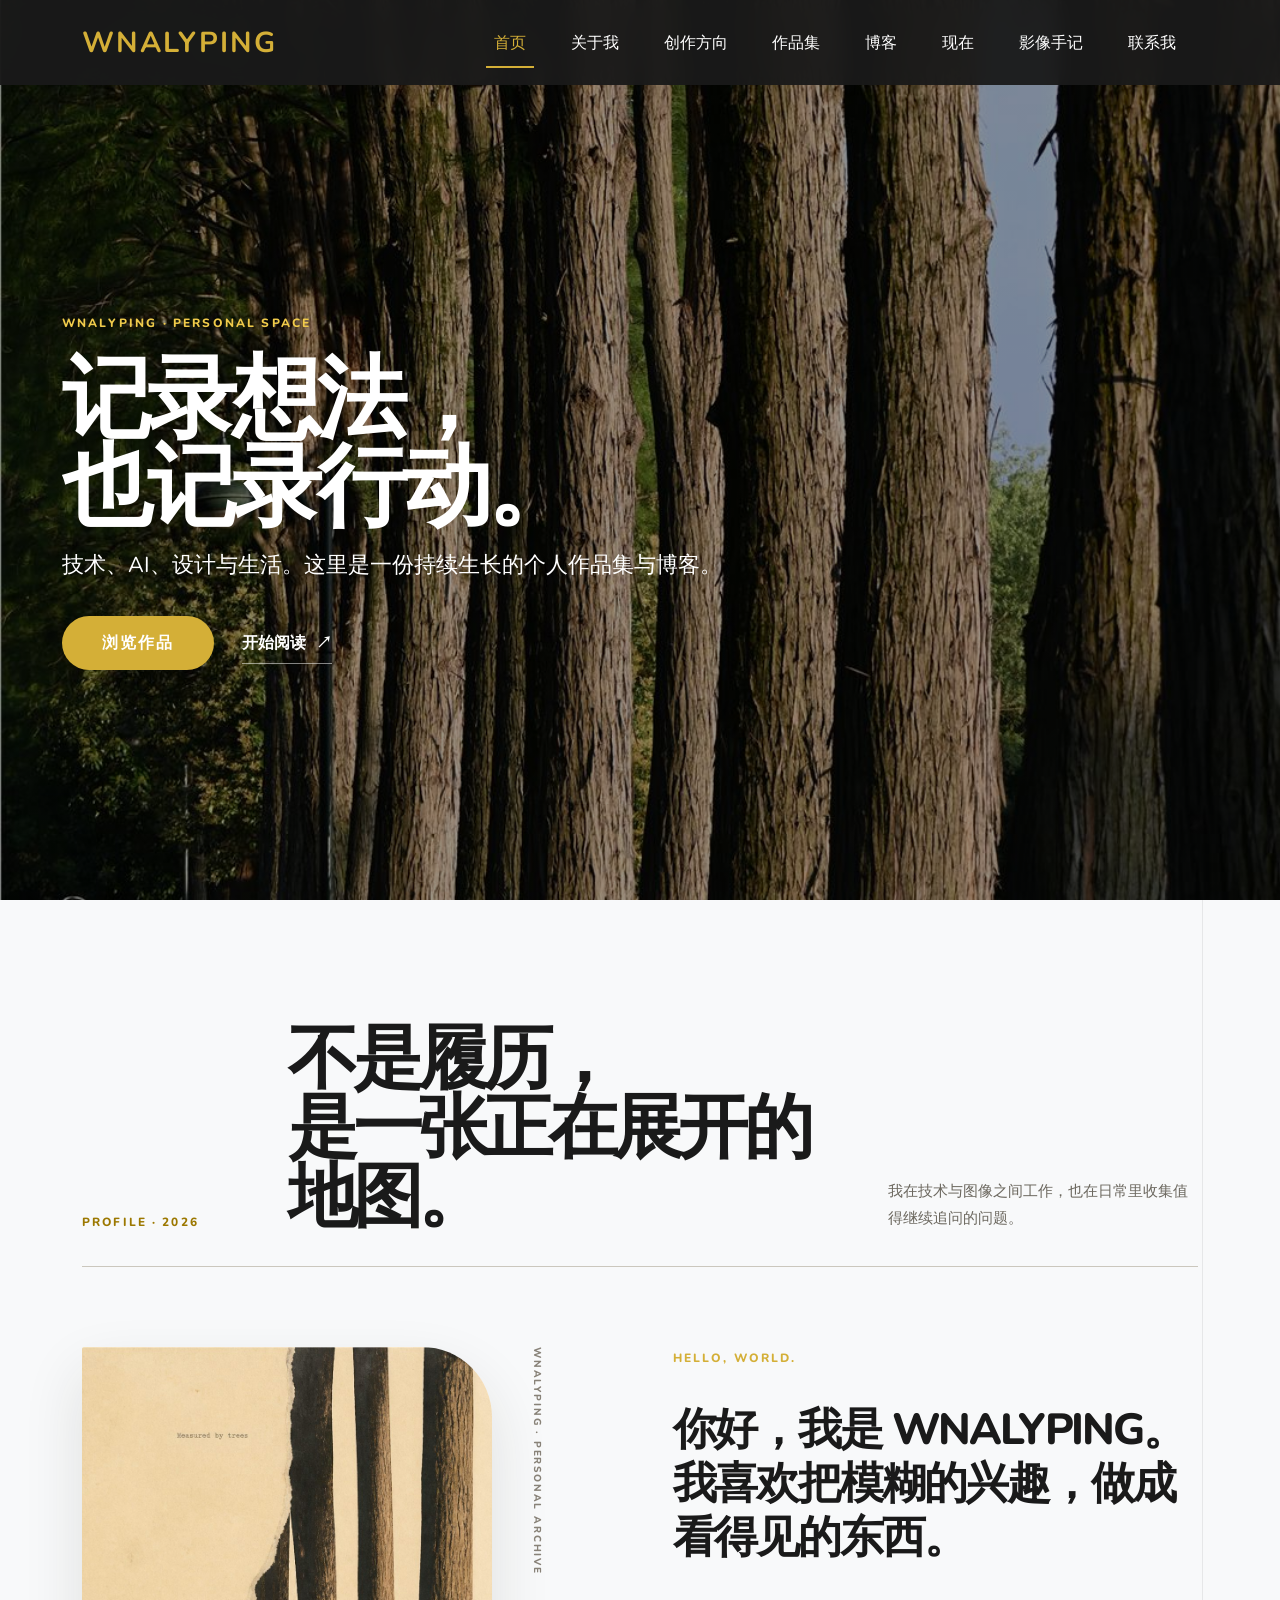
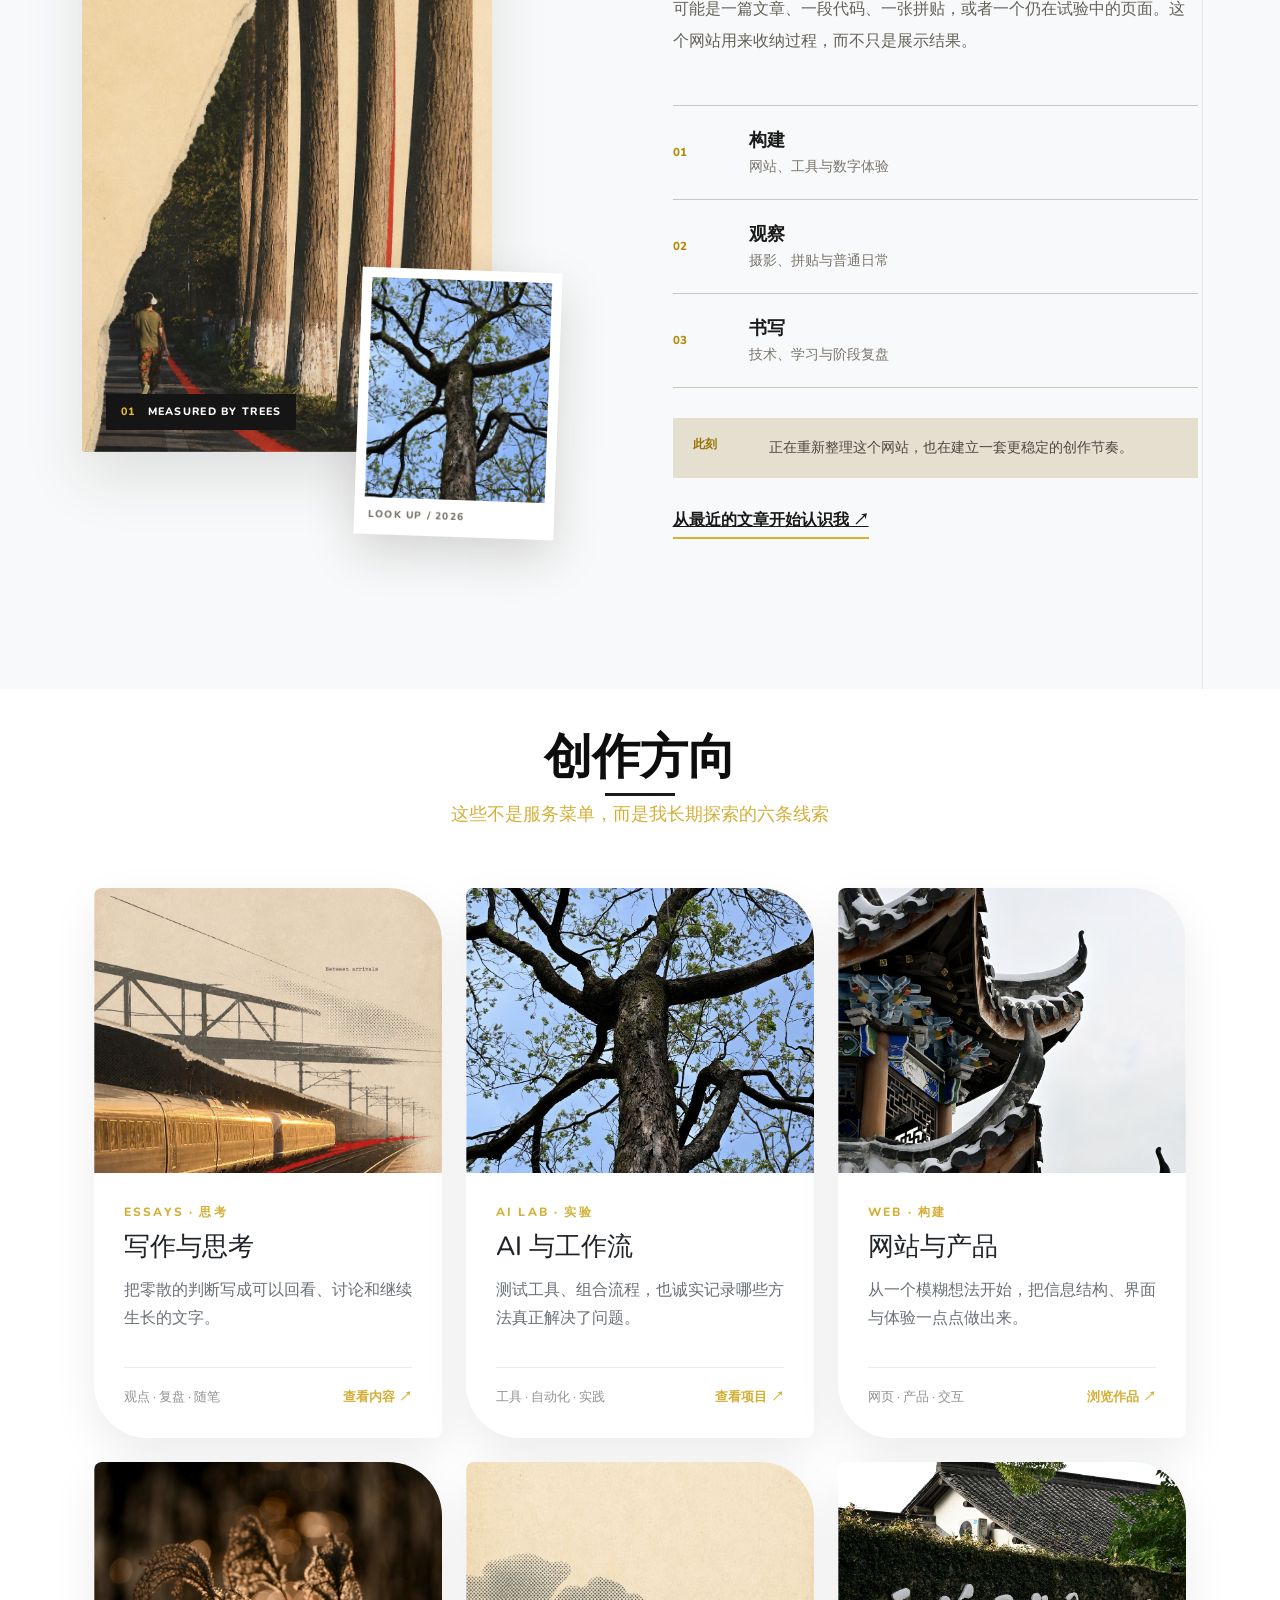
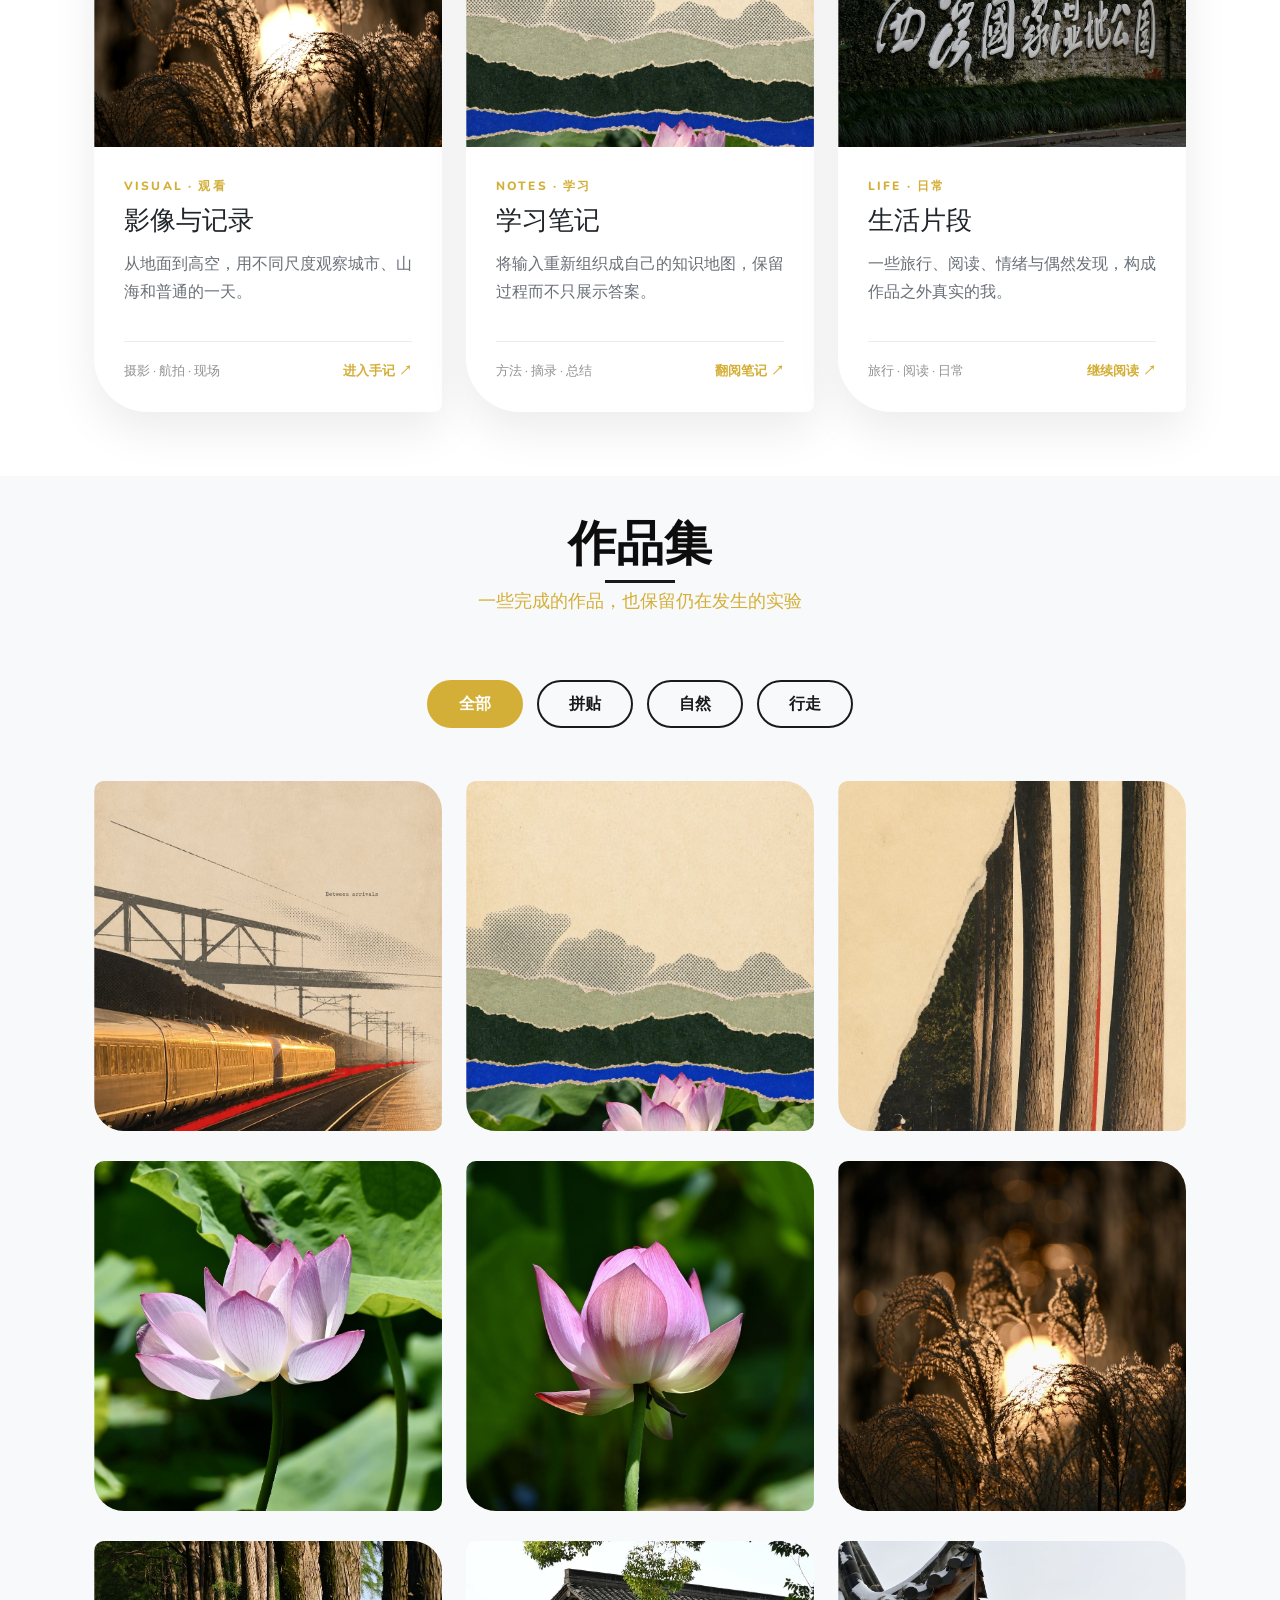
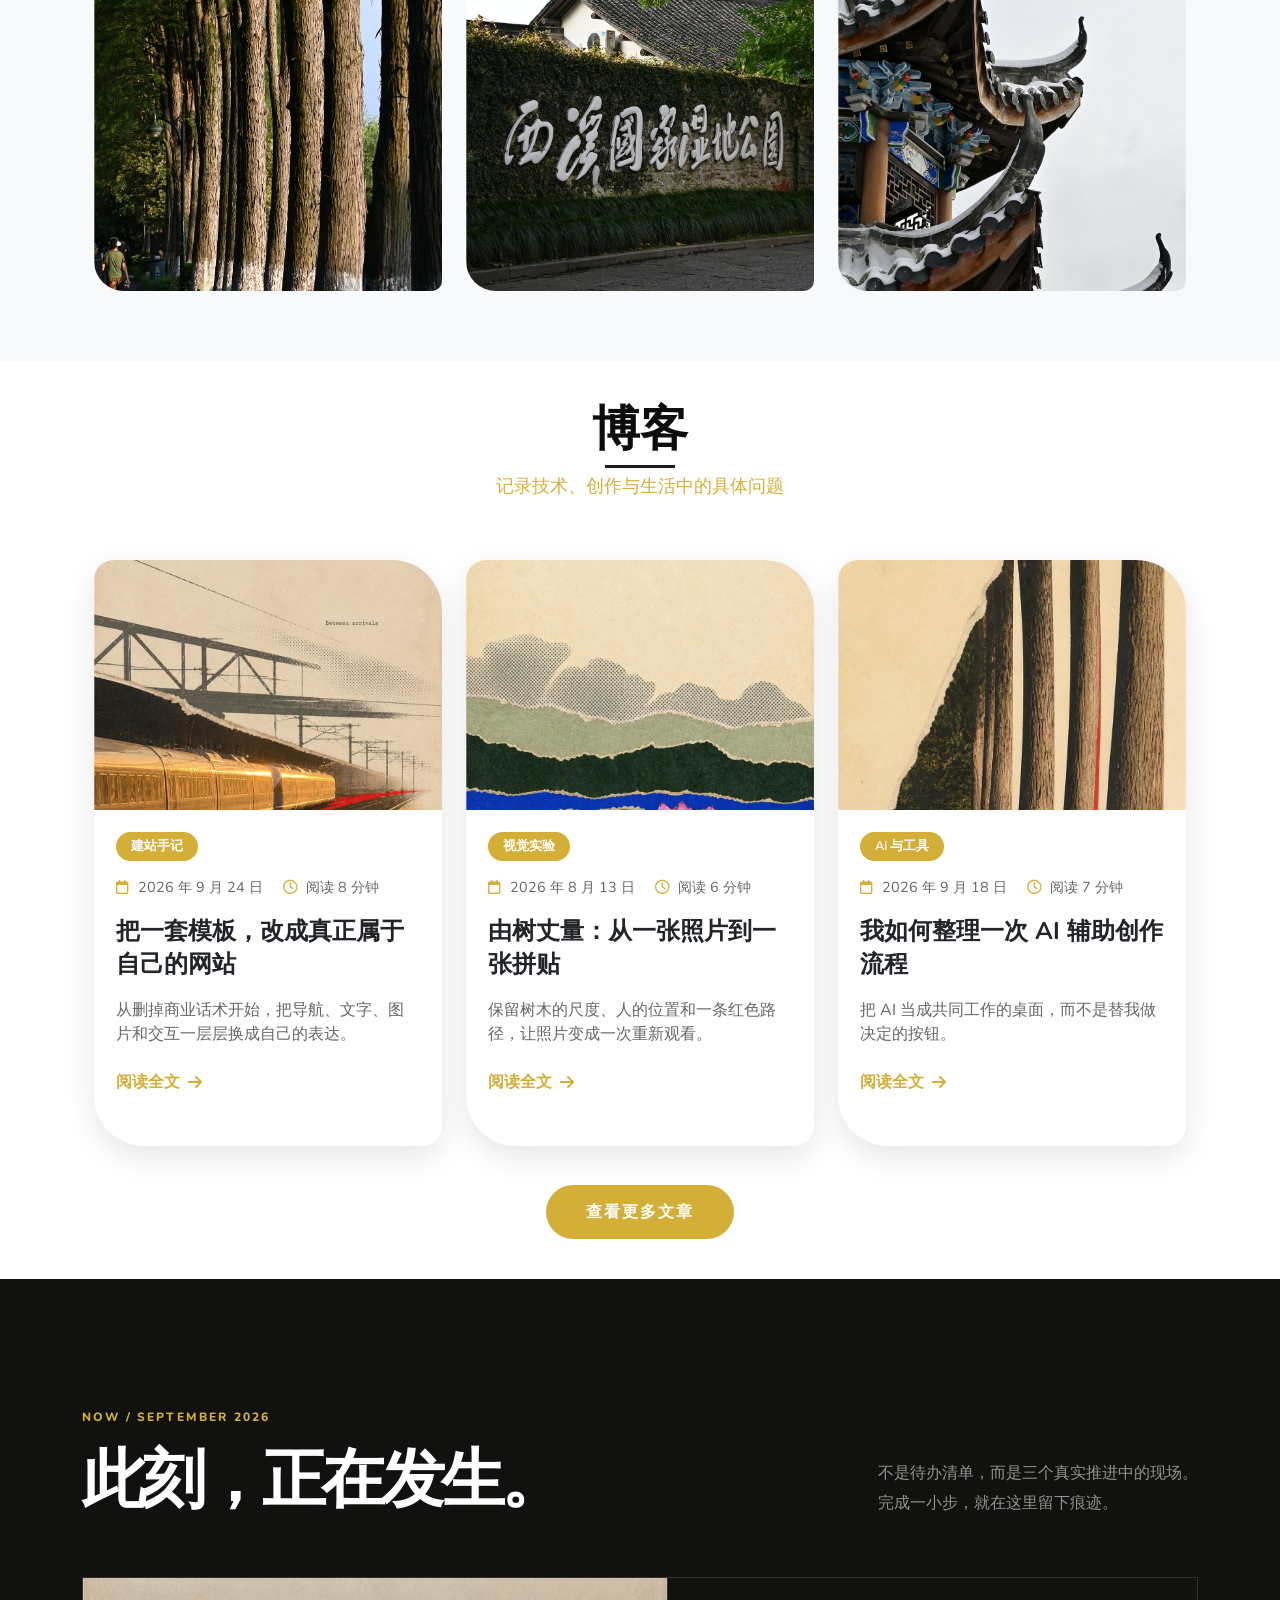
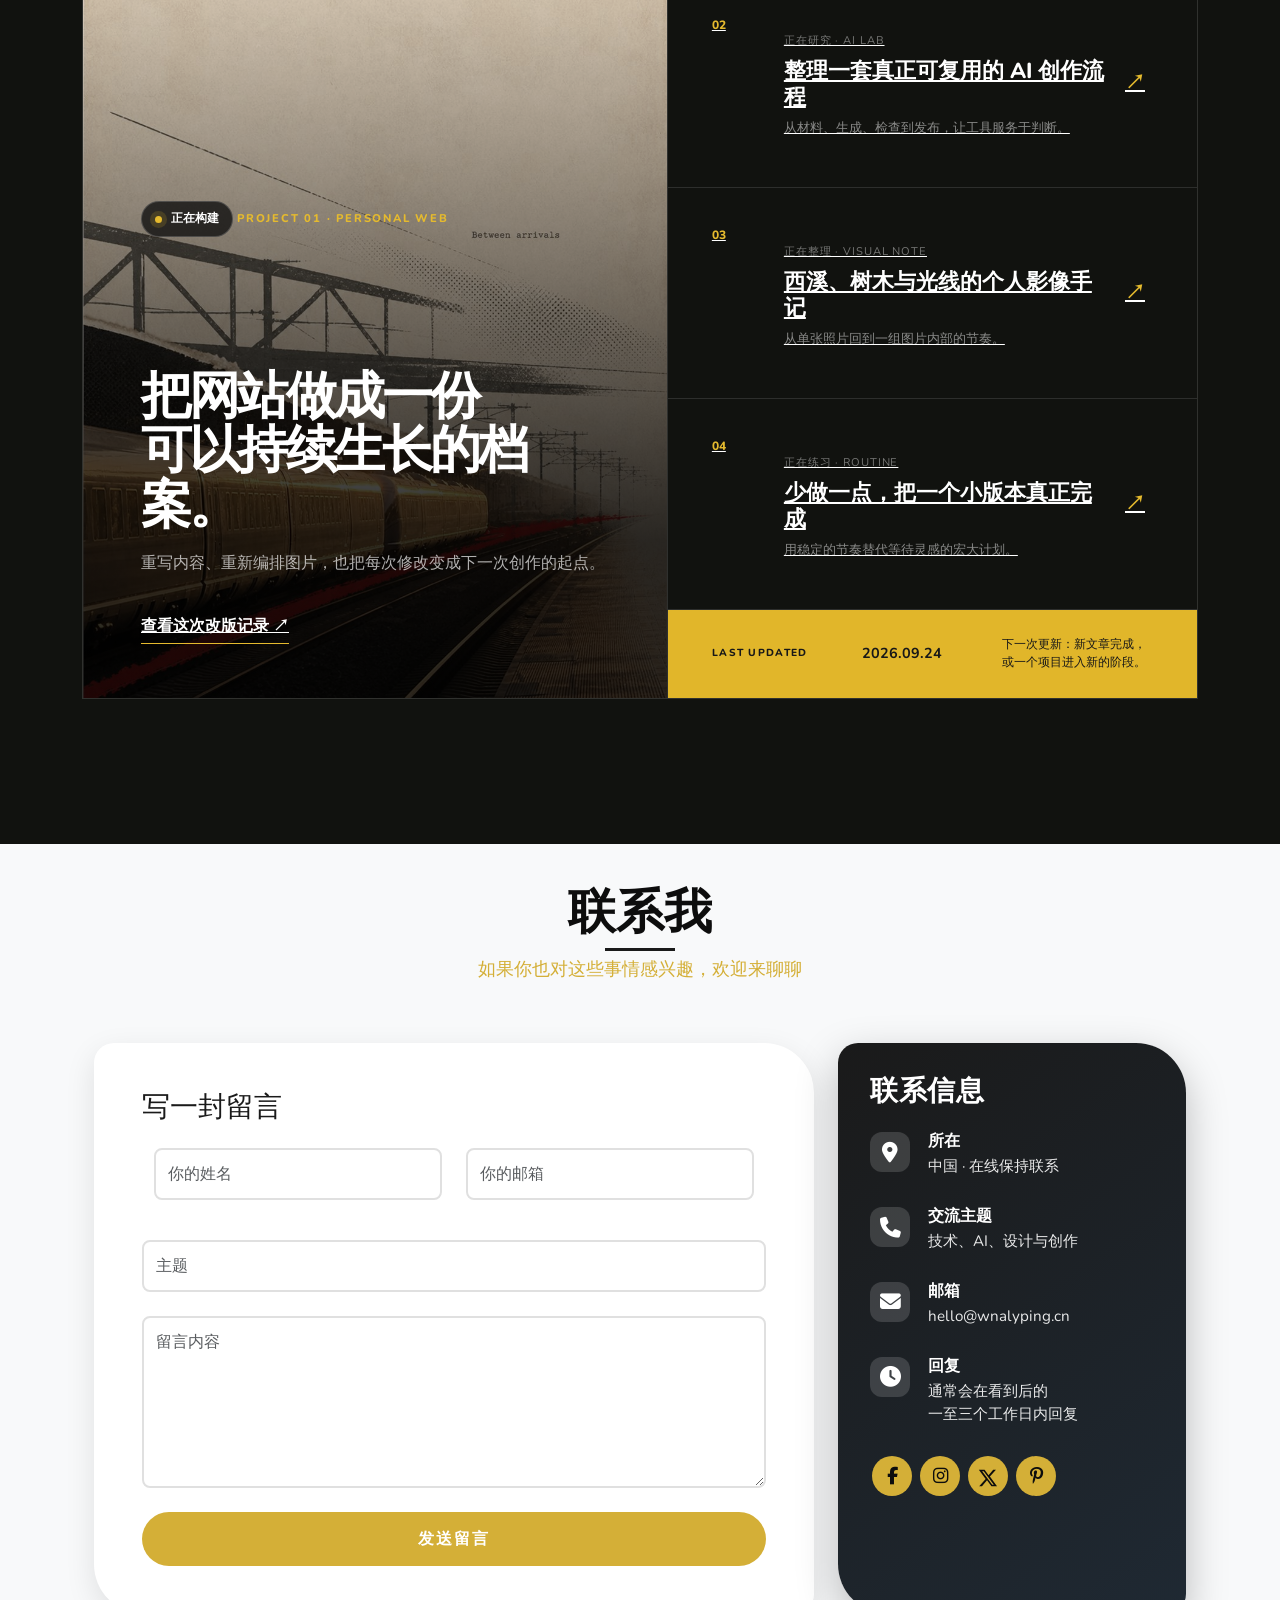
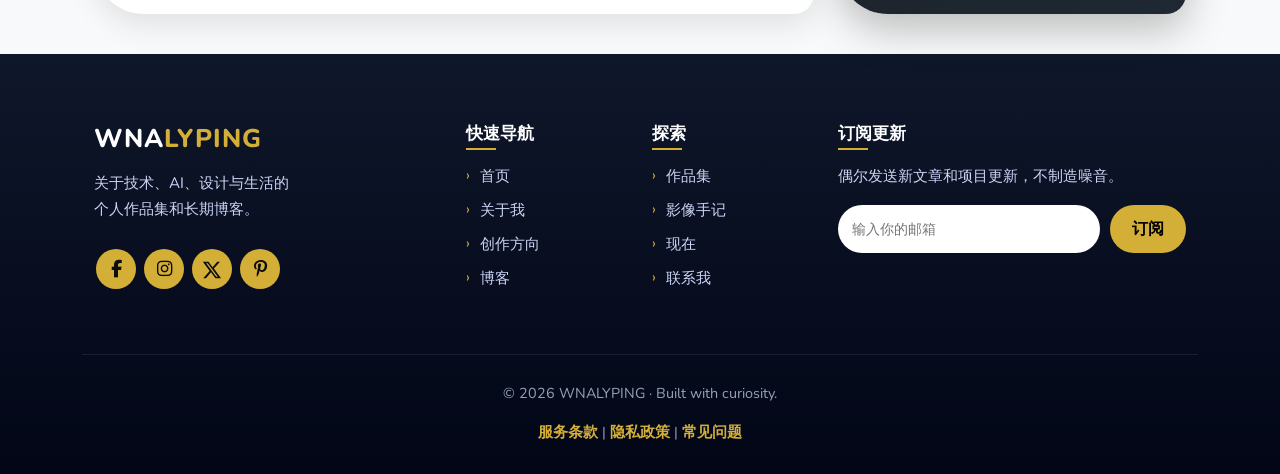
==== commit 4d0eb8a0: "Unify WNALYPING brand name" ====
--- a/index.html
+++ b/index.html
@@ -4,7 +4,7 @@
 <head>
     <meta charset="UTF-8">
     <meta name="viewport" content="width=device-width, initial-scale=1.0">
-    <title>WNA LYPING｜个人作品集与博客</title>
+    <title>WNALYPING｜个人作品集与博客</title>
     <link rel="icon" href="assets/images/photo.png">
     <link href="assets/css/bootstrap.min.css" rel="stylesheet">
     <link href="https://cdn.bootcdn.net/ajax/libs/font-awesome/6.4.0/css/all.min.css" rel="stylesheet">
@@ -21,7 +21,7 @@
     <!-- Navbar -->
     <nav class="navbar navbar-expand-lg navbar-dark fixed-top">
         <div class="container">
-            <a class="navbar-brand" href="#home">WNA LYPING</a>
+            <a class="navbar-brand" href="#home">WNALYPING</a>
             <button class="navbar-toggler" type="button" data-bs-toggle="collapse" data-bs-target="#navbarNav">
                 <span class="navbar-toggler-icon"></span>
             </button>
@@ -46,7 +46,7 @@
         <div class="hero-slide"></div>
         <div class="hero-content">
             <div class="container">
-                <span class="hero-eyebrow" data-aos="fade-up">WNA LYPING · PERSONAL SPACE</span>
+                <span class="hero-eyebrow" data-aos="fade-up">WNALYPING · PERSONAL SPACE</span>
                 <h1 data-aos="fade-up" data-aos-delay="200">记录想法，<br>也记录行动。</h1>
                 <p data-aos="fade-up" data-aos-delay="400">技术、AI、设计与生活。这里是一份持续生长的个人作品集与博客。</p>
                 <div class="hero-actions" data-aos="fade-up" data-aos-delay="600">
@@ -75,11 +75,11 @@
                         <img src="assets/images/personal-tree-sky.jpg" alt="向上仰望树木和天空">
                         <figcaption>LOOK UP / 2026</figcaption>
                     </figure>
-                    <span class="about-vertical-note">WNA LYPING · PERSONAL ARCHIVE</span>
+                    <span class="about-vertical-note">WNALYPING · PERSONAL ARCHIVE</span>
                 </div>
                 <div class="about-copy-panel" data-aos="fade-left">
                     <span class="section-kicker">HELLO, WORLD.</span>
-                    <h3>你好，我是 WNA LYPING。<br>我喜欢把模糊的兴趣，做成看得见的东西。</h3>
+                    <h3>你好，我是 WNALYPING。<br>我喜欢把模糊的兴趣，做成看得见的东西。</h3>
                     <p>可能是一篇文章、一段代码、一张拼贴，或者一个仍在试验中的页面。这个网站用来收纳过程，而不只是展示结果。</p>
                     <div class="about-focus-list">
                         <article><span>01</span><div><strong>构建</strong><p>网站、工具与数字体验</p></div></article>
@@ -469,7 +469,7 @@
         <div class="container">
             <div class="row gy-4">
                 <div class="col-lg-4" data-aos="fade-up">
-                    <h4 class="footer-logo mb-3">WNA <span>LYPING</span></h4>
+                    <h4 class="footer-logo mb-3">WNA<span>LYPING</span></h4>
                     <p class="footer-text">
                         关于技术、AI、设计与生活的<br>个人作品集和长期博客。
                     </p>
@@ -517,7 +517,7 @@
             </div>
 
             <div class="copyright">
-                <p>© 2026 WNA LYPING · Built with curiosity.</p>
+                <p>© 2026 WNALYPING · Built with curiosity.</p>
                 <div class="copyright-links">
                     <a href="terms-condition.html">服务条款</a>
                     <span class="divider">|</span>
